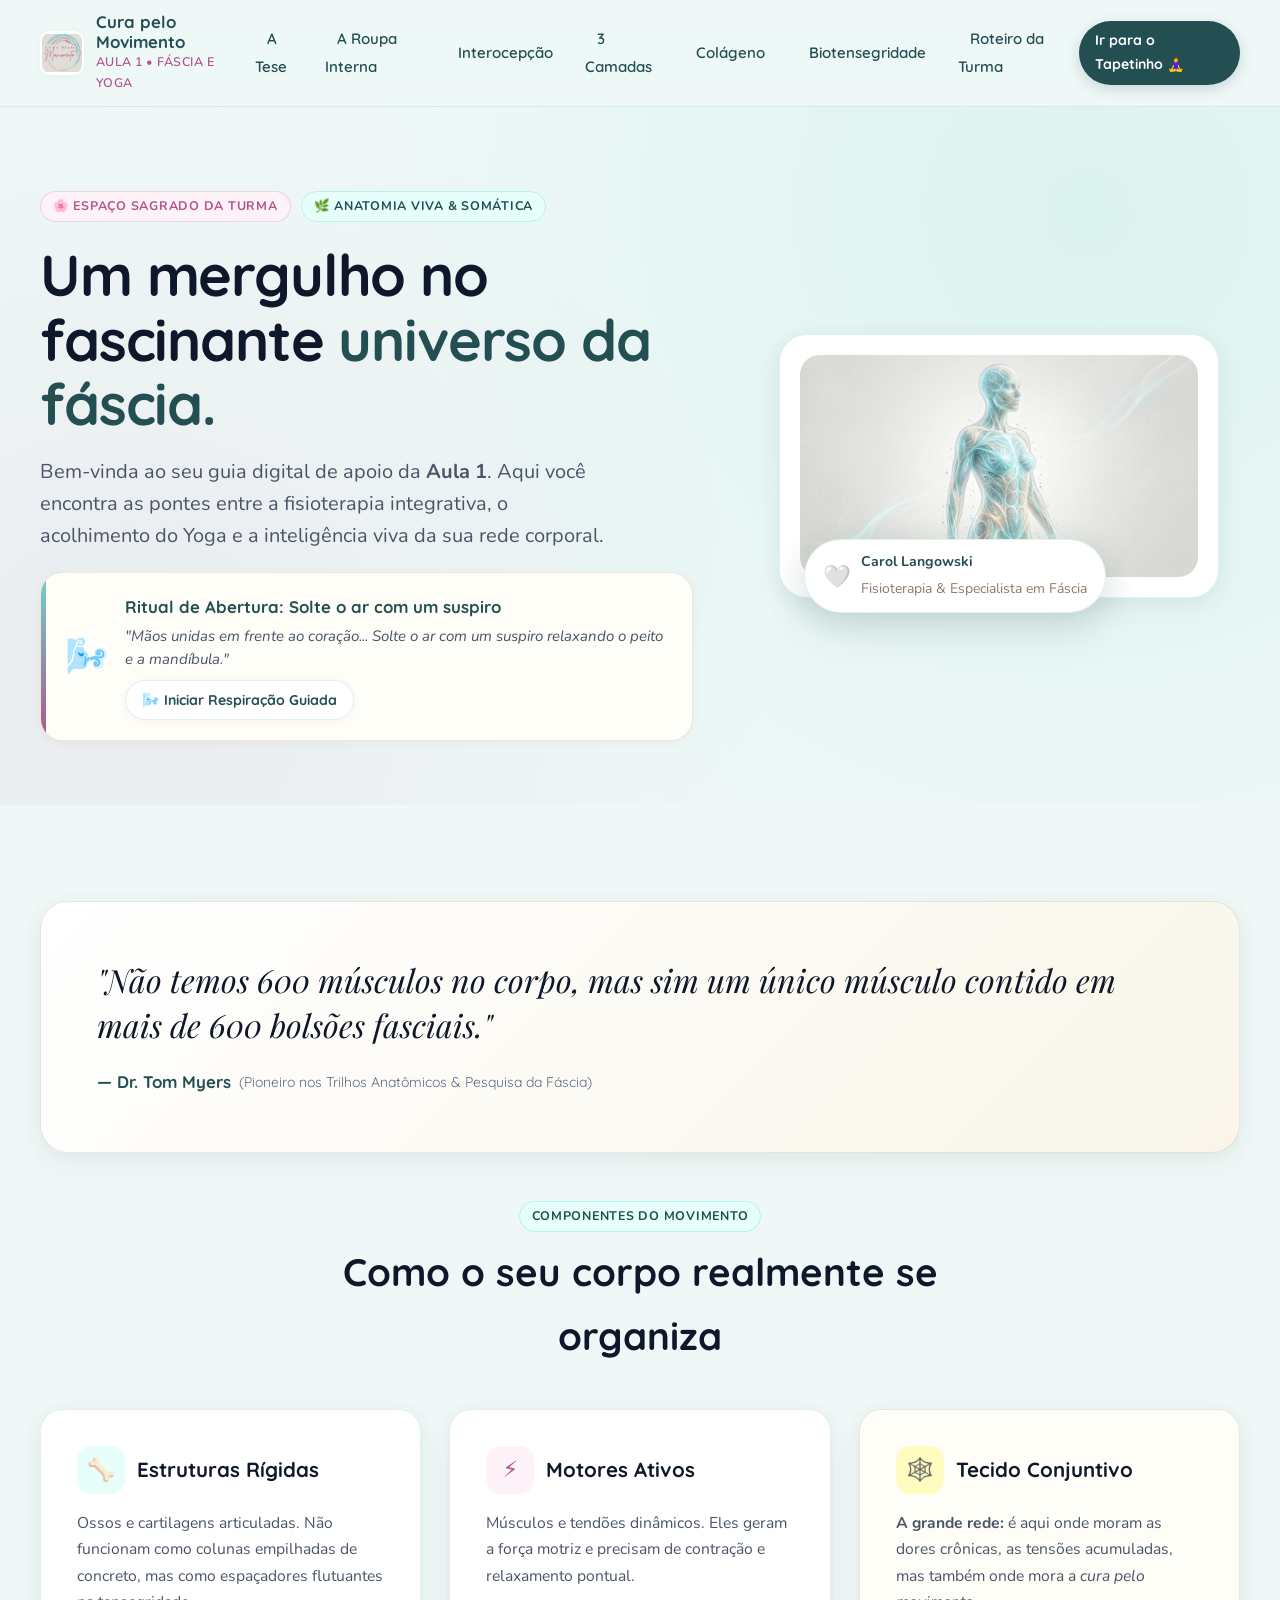
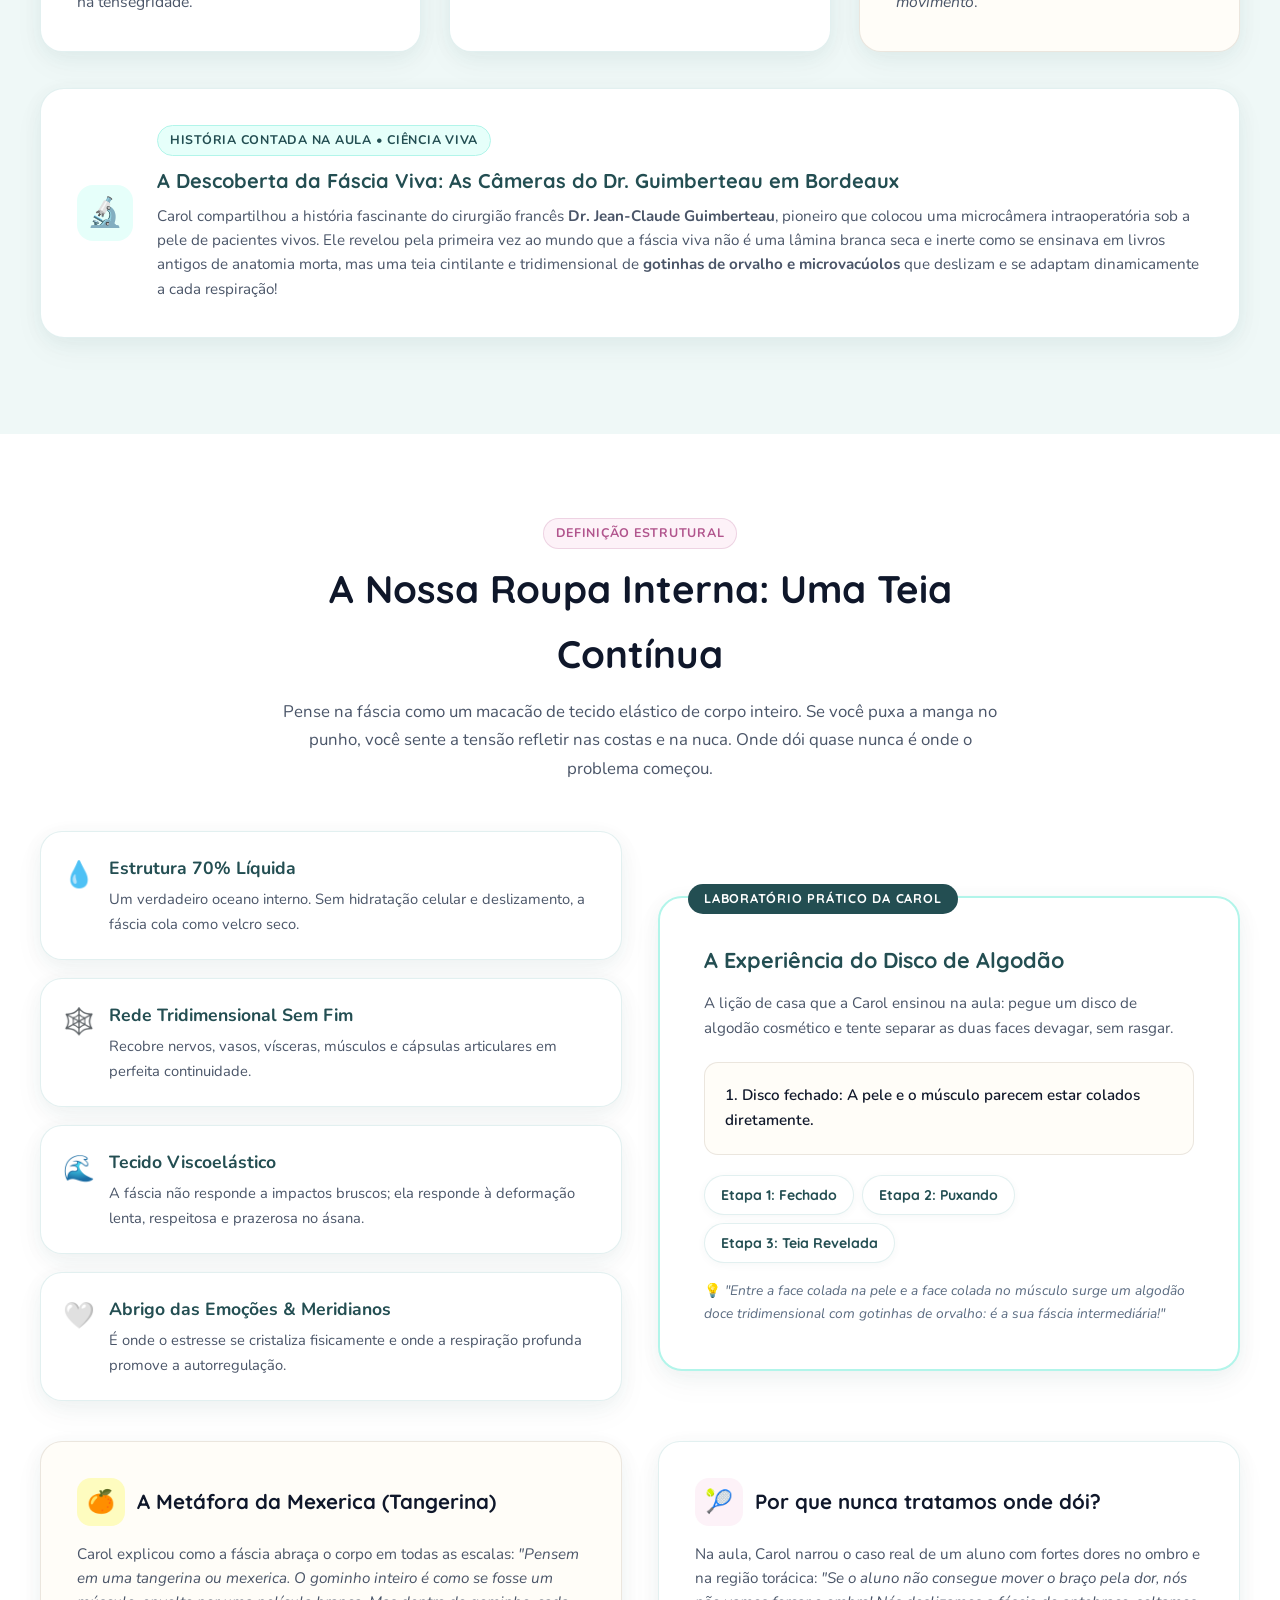
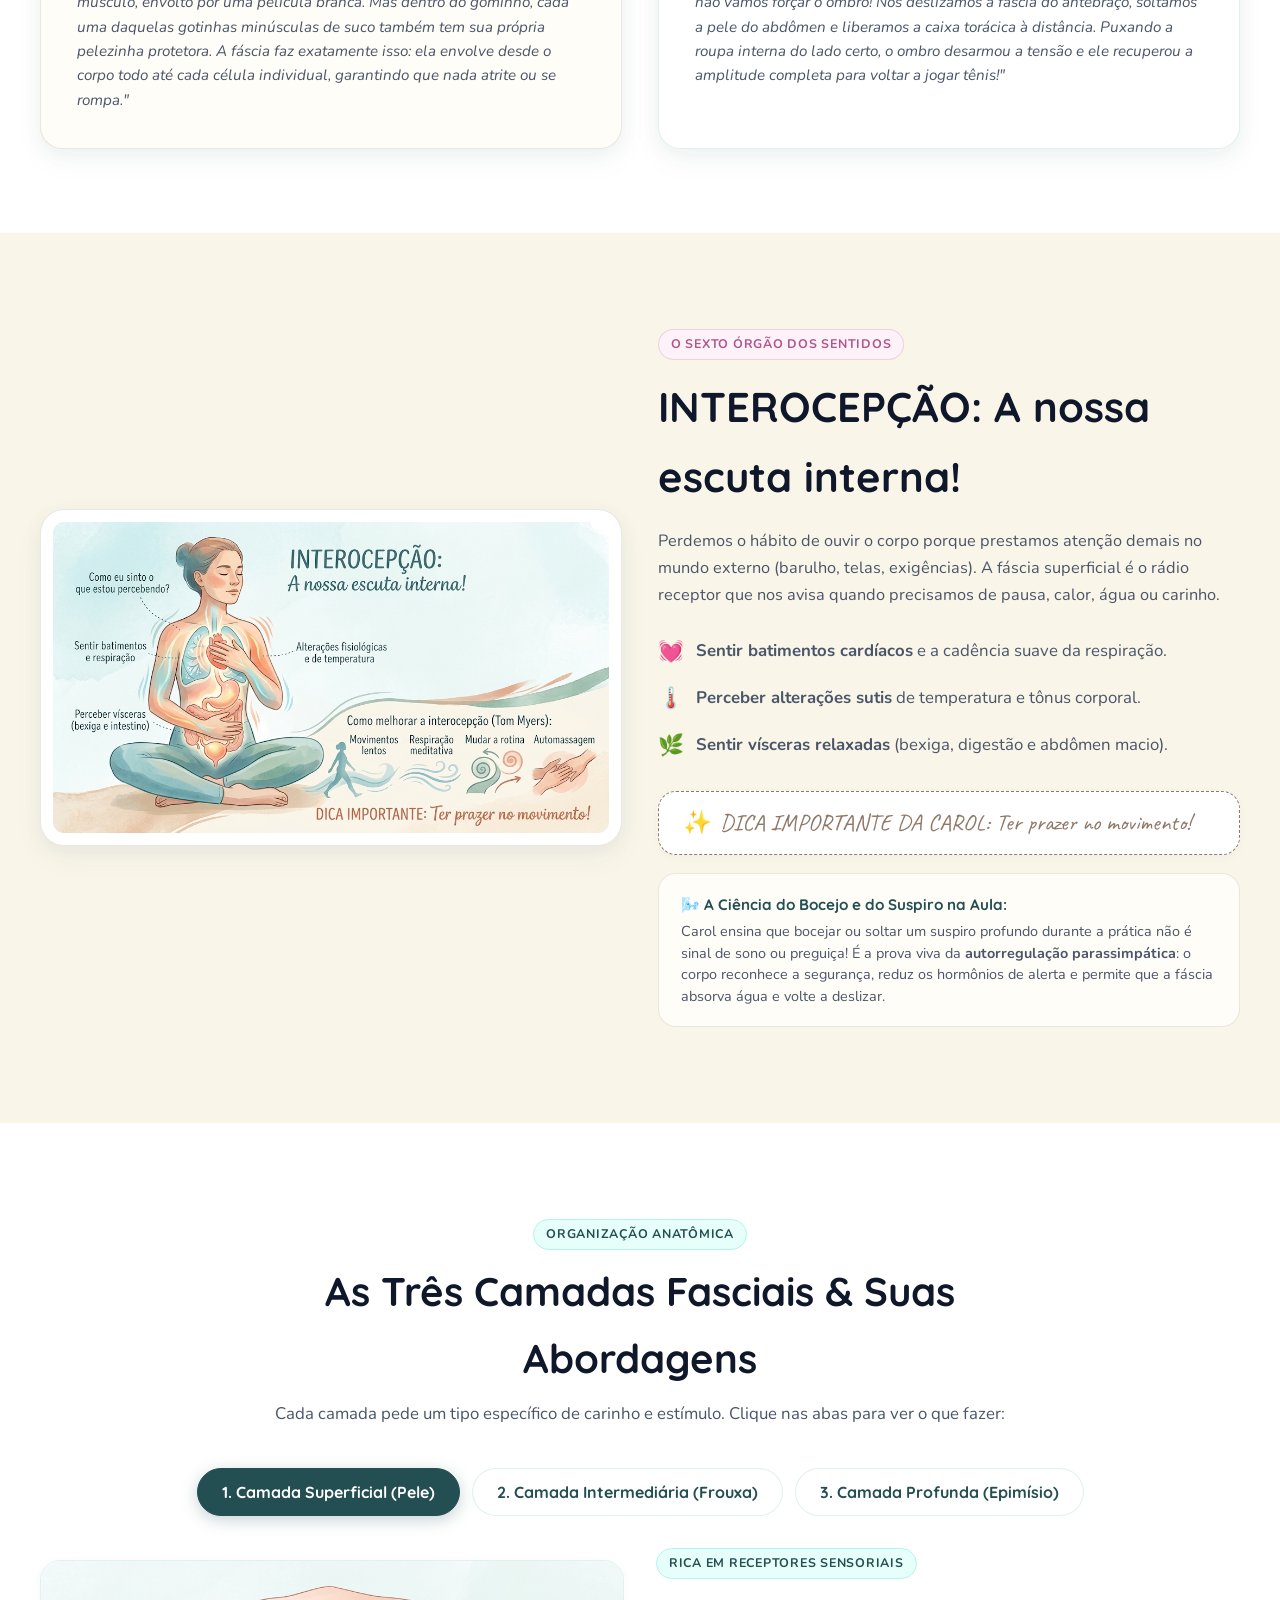
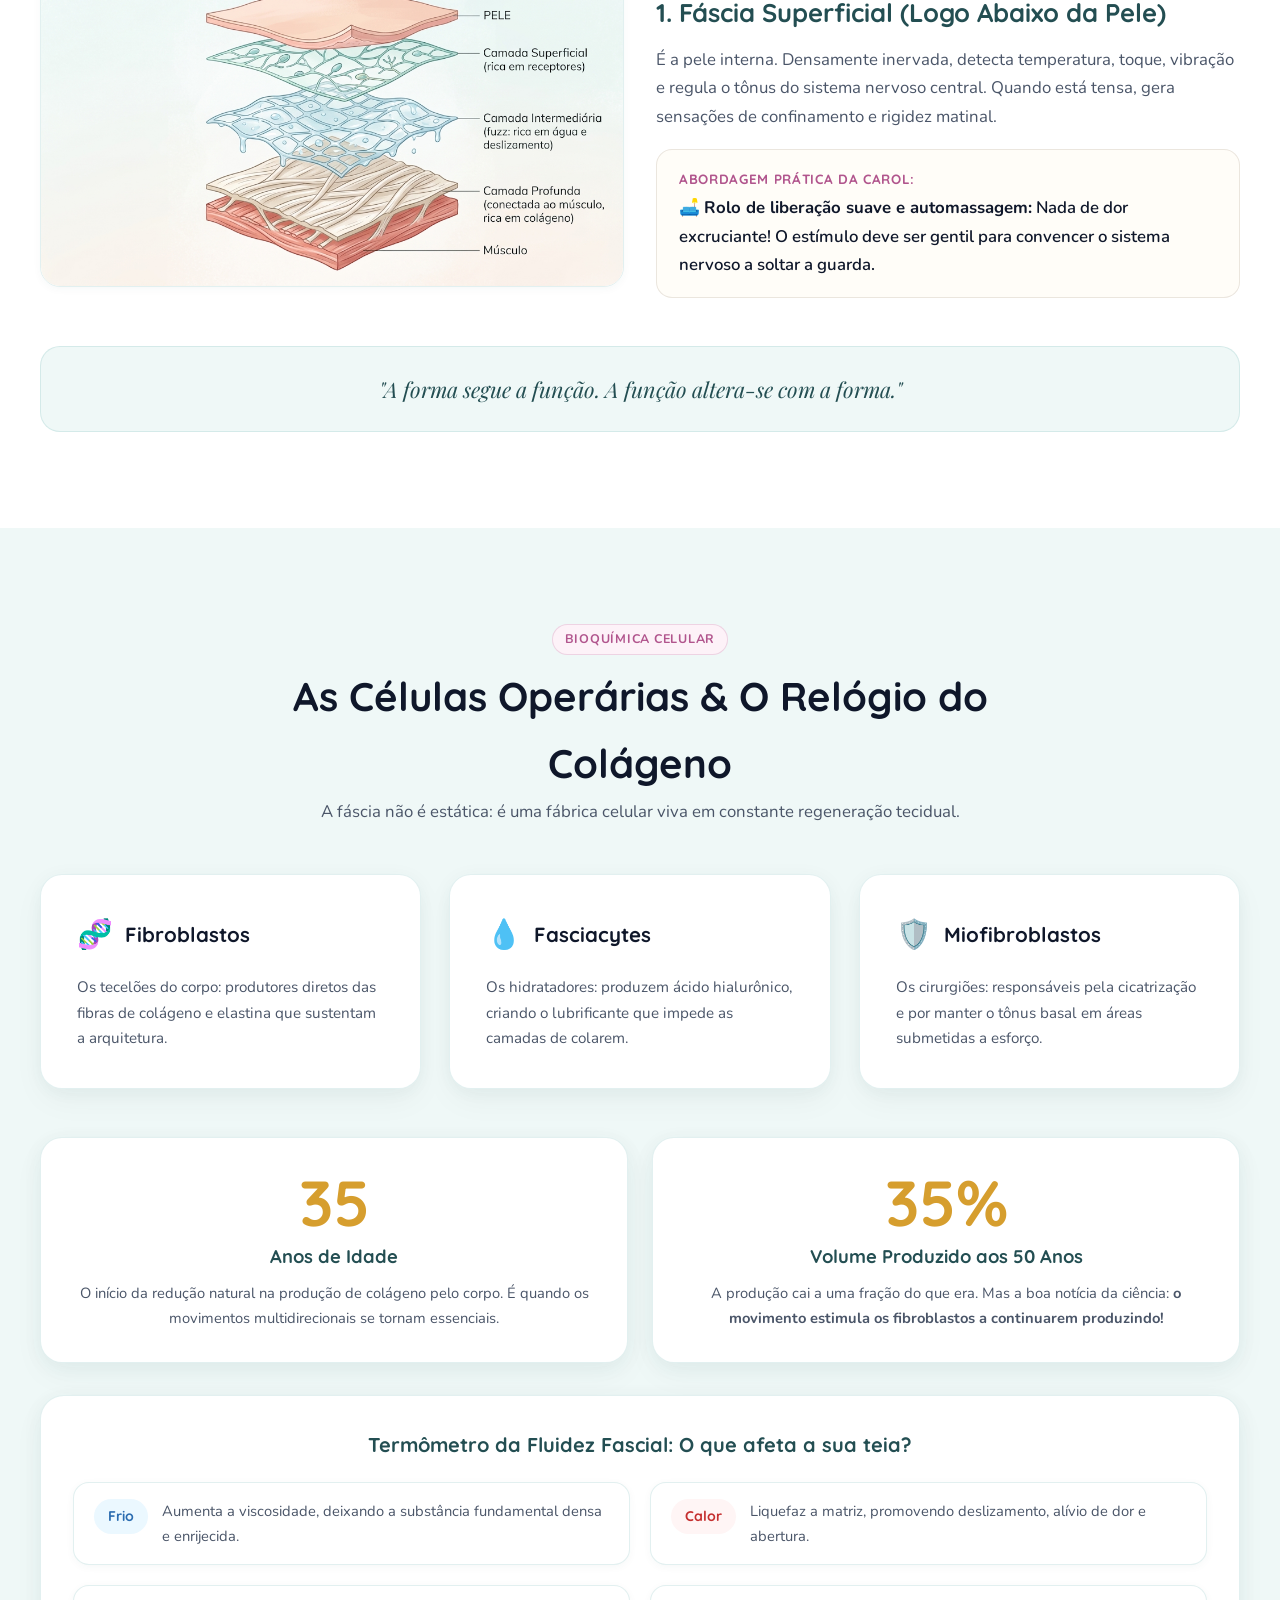
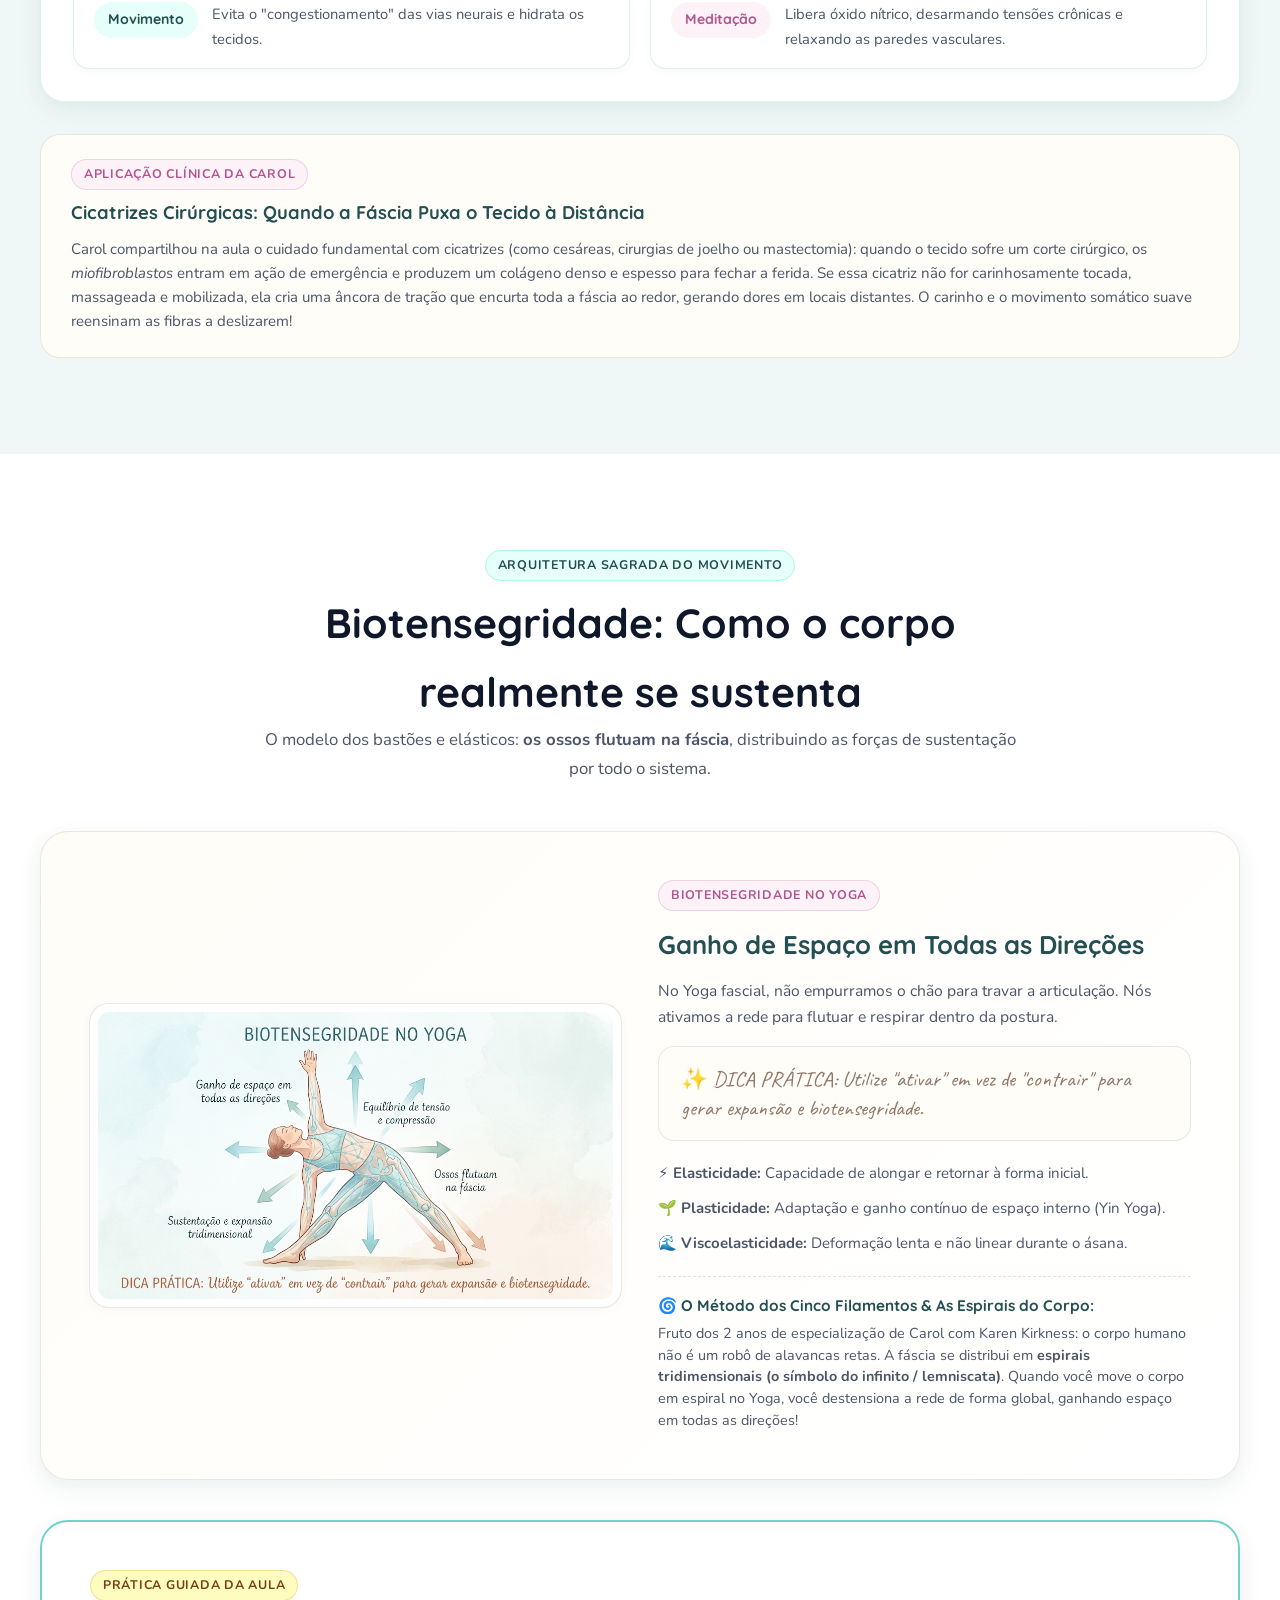
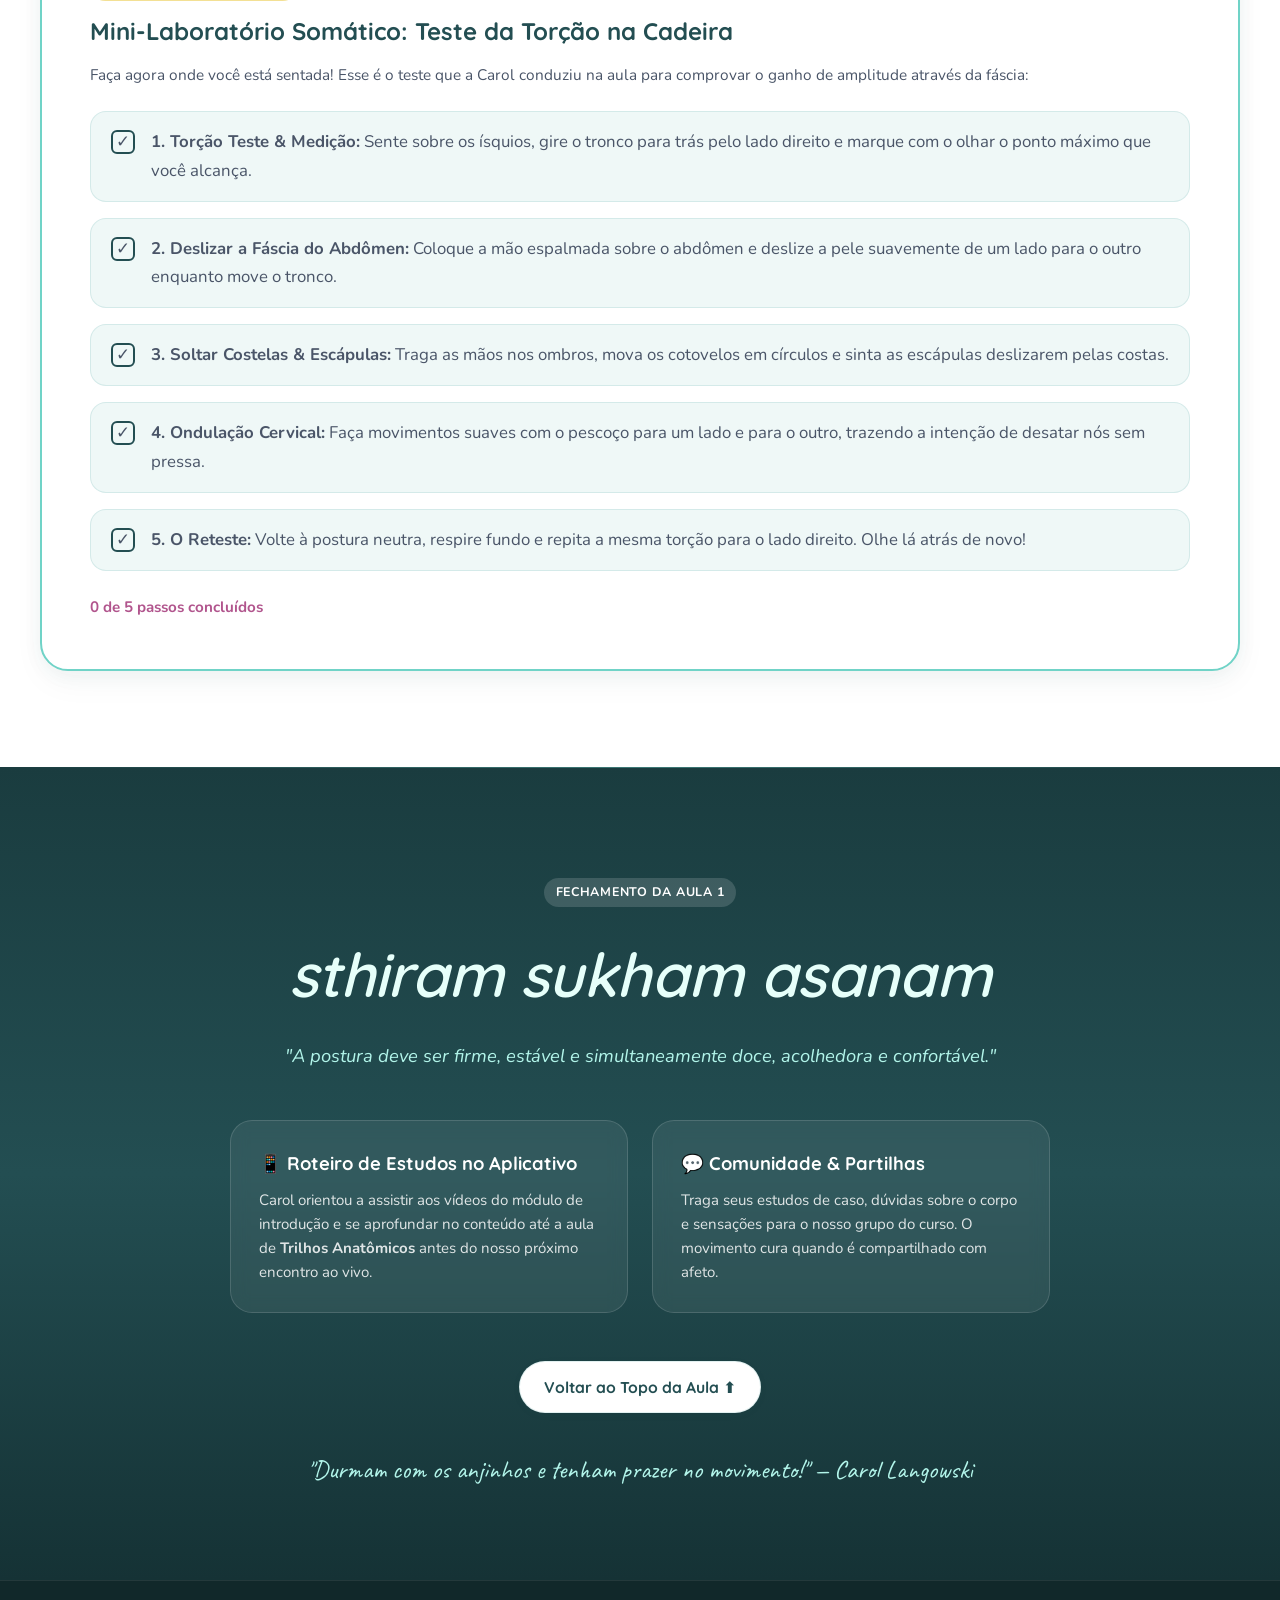
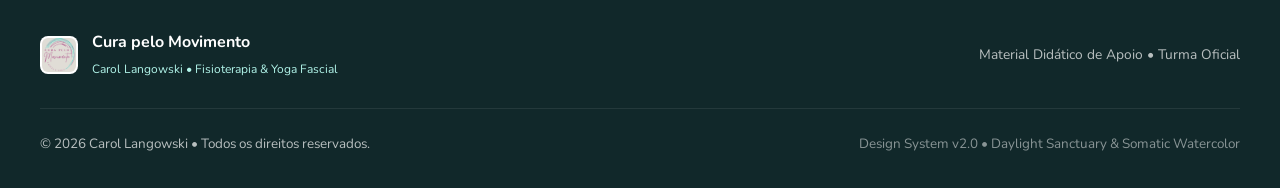
==== src/index.html @ 70cb9253 "feat(content): enrich HTML with audio insights, metaphors and clinical cases (v1.1.0)" ====
<!DOCTYPE html>
<html lang="pt-BR">
<head>
  <meta charset="UTF-8">
  <meta name="viewport" content="width=device-width, initial-scale=1.0">
  <meta name="description" content="Guia Digital de Apoio: Cura pelo Movimento • Aula 1: Fáscia e Yoga com Carol Langowski. Material imersivo de estudo, anatomia viva e somática.">
  <title>Cura pelo Movimento • Fáscia e Yoga | Carol Langowski</title>

  <!-- Google Fonts Oficiais do Design System v2.0 -->
  <link rel="preconnect" href="https://fonts.googleapis.com">
  <link rel="preconnect" href="https://fonts.gstatic.com" crossorigin>
  <link href="https://fonts.googleapis.com/css2?family=Caveat:wght@600;700&family=Nunito:wght@400;600;700;800&family=Playfair+Display:ital,wght@1,400;1,600&family=Quicksand:wght@500;600;700&display=swap" rel="stylesheet">

  <link rel="stylesheet" href="../assets/css/styles.css">
</head>
<body>

  <!-- ========================================================================
       BARRA DE NAVEGAÇÃO DAYLIGHT GLASS
       ======================================================================== -->
  <header class="navbar-sanctuary">
    <div class="container navbar-inner">
      <div class="navbar-brand">
        <img src="../assets/img/logo-cura-pelo-movimento.png" alt="Logo Cura pelo Movimento — Carol Langowski" class="navbar-brand-logo">
        <div class="navbar-brand-text">
          <span class="navbar-brand-title">Cura pelo Movimento</span>
          <span class="navbar-brand-sub">Aula 1 • Fáscia e Yoga</span>
        </div>
      </div>

      <nav aria-label="Navegação do Guia">
        <ul class="navbar-nav">
          <li><a href="#tese" class="navbar-link">A Tese</a></li>
          <li><a href="#roupa-interna" class="navbar-link">A Roupa Interna</a></li>
          <li><a href="#interocepcao" class="navbar-link">Interocepção</a></li>
          <li><a href="#camadas" class="navbar-link">3 Camadas</a></li>
          <li><a href="#colageno" class="navbar-link">Colágeno</a></li>
          <li><a href="#biotensegridade" class="navbar-link">Biotensegridade</a></li>
          <li><a href="#roteiro" class="navbar-link">Roteiro da Turma</a></li>
        </ul>
      </nav>

      <div class="navbar-actions">
        <a href="#santuario-pratica" class="btn btn-primary btn-sm">Ir para o Tapetinho 🧘‍♀️</a>
      </div>
    </div>
    <div id="scroll-progress" class="scroll-progress-bar" role="progressbar" aria-label="Progresso da leitura da aula"></div>
  </header>

  <!-- ========================================================================
       1. HERO SECTION: SINTONIZAÇÃO & ACOLHIMENTO
       ======================================================================== -->
  <section class="hero-section" id="sintonizacao">
    <div class="container hero-grid">
      <div class="hero-copy">
        <div style="display:flex;gap:10px;align-items:center;flex-wrap:wrap;">
          <span class="tag-pill tag-orchid">🌸 Espaço Sagrado da Turma</span>
          <span class="tag-pill tag-mint">🌿 Anatomia Viva &amp; Somática</span>
        </div>

        <h1 class="hero-title">
          Um mergulho no fascinante <span>universo da fáscia.</span>
        </h1>

        <p class="hero-subtitle">
          Bem-vinda ao seu guia digital de apoio da <strong>Aula 1</strong>. Aqui você encontra as pontes entre a fisioterapia integrativa, o acolhimento do Yoga e a inteligência viva da sua rede corporal.
        </p>

        <!-- Ritual do Suspiro Guiado -->
        <div class="ritual-suspiro-card">
          <div class="ritual-suspiro-icon">🌬️</div>
          <div class="ritual-suspiro-text">
            <h4>Ritual de Abertura: Solte o ar com um suspiro</h4>
            <p id="suspiro-status-text">
              <em>"Mãos unidas em frente ao coração... Solte o ar com um suspiro relaxando o peito e a mandíbula."</em>
            </p>
            <div style="margin-top:10px;">
              <button type="button" id="btn-play-suspiro" class="btn btn-secondary btn-sm" aria-label="Iniciar respiração com suspiro guiado">
                🌬️ Iniciar Respiração Guiada
              </button>
            </div>
          </div>
        </div>
      </div>

      <div class="hero-visual">
        <div class="hero-visual-card">
          <img src="../assets/img/sistema-fascial-corpo-luminoso.png" alt="Ilustração do corpo luminoso envolto pela rede fascial contínua" class="hero-visual-img">
          <div class="hero-badge-floating">
            <span style="font-size:1.4rem;">🤍</span>
            <div>
              <strong style="font-size:0.88rem;color:var(--carol-deep-teal);display:block;">Carol Langowski</strong>
              <small style="color:var(--carol-terracotta);">Fisioterapia &amp; Especialista em Fáscia</small>
            </div>
          </div>
        </div>
      </div>
    </div>
  </section>

  <!-- ========================================================================
       2. A GRANDE TESE: O FIM DO MÚSCULO ISOLADO
       ======================================================================== -->
  <section class="section-tese" id="tese">
    <div class="container">
      <div class="quote-myers-box">
        <p class="quote-myers-text">
          "Não temos 600 músculos no corpo, mas sim um único músculo contido em mais de 600 bolsões fasciais."
        </p>
        <div class="quote-myers-author">
          <span>— Dr. Tom Myers</span>
          <small style="font-weight:400;color:var(--carol-ink-muted);">(Pioneiro nos Trilhos Anatômicos &amp; Pesquisa da Fáscia)</small>
        </div>
      </div>

      <div style="text-align:center;max-width:680px;margin:0 auto 40px;">
        <span class="tag-pill tag-mint">Componentes do Movimento</span>
        <h2 style="font-family:var(--font-title);font-size:clamp(1.8rem,3vw,2.4rem);color:var(--carol-ink-title);margin-top:8px;">
          Como o seu corpo realmente se organiza
        </h2>
      </div>

      <div class="grid-3-col">
        <!-- Card 1 -->
        <article class="card-bento">
          <div class="card-header-clean">
            <div class="card-icon-circle">🦴</div>
            <h3 class="card-title">Estruturas Rígidas</h3>
          </div>
          <p style="font-size:0.98rem;color:var(--carol-ink-body);">
            Ossos e cartilagens articuladas. Não funcionam como colunas empilhadas de concreto, mas como espaçadores flutuantes na tensegridade.
          </p>
        </article>

        <!-- Card 2 -->
        <article class="card-bento">
          <div class="card-header-clean">
            <div class="card-icon-circle orchid">⚡</div>
            <h3 class="card-title">Motores Ativos</h3>
          </div>
          <p style="font-size:0.98rem;color:var(--carol-ink-body);">
            Músculos e tendões dinâmicos. Eles geram a força motriz e precisam de contração e relaxamento pontual.
          </p>
        </article>

        <!-- Card 3 -->
        <article class="card-bento card-bento-sand">
          <div class="card-header-clean">
            <div class="card-icon-circle amber">🕸️</div>
            <h3 class="card-title">Tecido Conjuntivo</h3>
          </div>
          <p style="font-size:0.98rem;color:var(--carol-ink-body);">
            <strong>A grande rede:</strong> é aqui onde moram as dores crônicas, as tensões acumuladas, mas também onde mora a <em>cura pelo movimento</em>.
          </p>
        </article>
      </div>

      <!-- História da Fáscia Viva: Dr. Guimberteau -->
      <div style="margin-top:36px;background:#FFFFFF;border-radius:24px;padding:clamp(24px, 4vw, 36px);border:var(--border-subtle);box-shadow:var(--shadow-organic);display:grid;grid-template-columns:auto 1fr;gap:24px;align-items:center;">
        <div style="width:56px;height:56px;border-radius:16px;background:var(--carol-ice-mint);color:var(--carol-deep-teal);display:flex;align-items:center;justify-content:center;font-size:1.8rem;flex-shrink:0;">
          🔬
        </div>
        <div>
          <span class="tag-pill tag-mint" style="margin-bottom:8px;">História Contada na Aula • Ciência Viva</span>
          <h3 style="font-family:var(--font-title);font-size:1.25rem;color:var(--carol-deep-teal);margin-bottom:6px;">
            A Descoberta da Fáscia Viva: As Câmeras do Dr. Guimberteau em Bordeaux
          </h3>
          <p style="font-size:0.95rem;color:var(--carol-ink-body);line-height:1.6;margin:0;">
            Carol compartilhou a história fascinante do cirurgião francês <strong>Dr. Jean-Claude Guimberteau</strong>, pioneiro que colocou uma microcâmera intraoperatória sob a pele de pacientes vivos. Ele revelou pela primeira vez ao mundo que a fáscia viva não é uma lâmina branca seca e inerte como se ensinava em livros antigos de anatomia morta, mas uma teia cintilante e tridimensional de <strong>gotinhas de orvalho e microvacúolos</strong> que deslizam e se adaptam dinamicamente a cada respiração!
          </p>
        </div>
      </div>
    </div>
  </section>

  <!-- ========================================================================
       3. A NOSSA ROUPA INTERNA (O SISTEMA FASCIAL)
       ======================================================================== -->
  <section id="roupa-interna" style="padding:clamp(56px,7vw,84px) 0;background:#FFFFFF;">
    <div class="container">
      <div style="text-align:center;max-width:720px;margin:0 auto 48px;">
        <span class="tag-pill tag-orchid">Definição Estrutural</span>
        <h2 style="font-family:var(--font-title);font-size:clamp(1.8rem,3vw,2.4rem);color:var(--carol-ink-title);margin-top:8px;">
          A Nossa Roupa Interna: Uma Teia Contínua
        </h2>
        <p style="margin-top:12px;color:var(--carol-ink-body);">
          Pense na fáscia como um macacão de tecido elástico de corpo inteiro. Se você puxa a manga no punho, você sente a tensão refletir nas costas e na nuca. Onde dói quase nunca é onde o problema começou.
        </p>
      </div>

      <div class="grid-2-col" style="align-items:center;">
        <div style="display:flex;flex-direction:column;gap:18px;">
          <div class="card-bento" style="padding:22px;">
            <div style="display:flex;gap:14px;align-items:flex-start;">
              <span style="font-size:1.6rem;">💧</span>
              <div>
                <strong style="font-size:1.1rem;color:var(--carol-deep-teal);display:block;">Estrutura 70% Líquida</strong>
                <p style="font-size:0.92rem;margin-top:4px;">Um verdadeiro oceano interno. Sem hidratação celular e deslizamento, a fáscia cola como velcro seco.</p>
              </div>
            </div>
          </div>

          <div class="card-bento" style="padding:22px;">
            <div style="display:flex;gap:14px;align-items:flex-start;">
              <span style="font-size:1.6rem;">🕸️</span>
              <div>
                <strong style="font-size:1.1rem;color:var(--carol-deep-teal);display:block;">Rede Tridimensional Sem Fim</strong>
                <p style="font-size:0.92rem;margin-top:4px;">Recobre nervos, vasos, vísceras, músculos e cápsulas articulares em perfeita continuidade.</p>
              </div>
            </div>
          </div>

          <div class="card-bento" style="padding:22px;">
            <div style="display:flex;gap:14px;align-items:flex-start;">
              <span style="font-size:1.6rem;">🌊</span>
              <div>
                <strong style="font-size:1.1rem;color:var(--carol-deep-teal);display:block;">Tecido Viscoelástico</strong>
                <p style="font-size:0.92rem;margin-top:4px;">A fáscia não responde a impactos bruscos; ela responde à deformação lenta, respeitosa e prazerosa no ásana.</p>
              </div>
            </div>
          </div>

          <div class="card-bento" style="padding:22px;">
            <div style="display:flex;gap:14px;align-items:flex-start;">
              <span style="font-size:1.6rem;">🤍</span>
              <div>
                <strong style="font-size:1.1rem;color:var(--carol-deep-teal);display:block;">Abrigo das Emoções &amp; Meridianos</strong>
                <p style="font-size:0.92rem;margin-top:4px;">É onde o estresse se cristaliza fisicamente e onde a respiração profunda promove a autorregulação.</p>
              </div>
            </div>
          </div>
        </div>

        <!-- Mini-Laboratório 1: O Disco de Algodão Doce -->
        <div class="mini-lab-card">
          <span class="mini-lab-badge">Laboratório Prático da Carol</span>
          <h3 style="font-family:var(--font-title);font-size:1.35rem;color:var(--carol-deep-teal);margin-bottom:12px;">
            A Experiência do Disco de Algodão
          </h3>
          <p style="font-size:0.95rem;color:var(--carol-ink-body);">
            A lição de casa que a Carol ensinou na aula: pegue um disco de algodão cosmético e tente separar as duas faces devagar, sem rasgar.
          </p>

          <div id="cotton-interactive-visual" style="background:var(--carol-sand-surface);padding:20px;border-radius:14px;border:var(--border-sand);margin:20px 0;font-size:0.95rem;color:var(--carol-ink-title);font-weight:600;">
            1. Disco fechado: A pele e o músculo parecem estar colados diretamente.
          </div>

          <div style="display:flex;gap:8px;flex-wrap:wrap;">
            <button type="button" class="btn btn-secondary btn-sm" data-cotton-step="0">Etapa 1: Fechado</button>
            <button type="button" class="btn btn-secondary btn-sm" data-cotton-step="1">Etapa 2: Puxando</button>
            <button type="button" class="btn btn-secondary btn-sm" data-cotton-step="2">Etapa 3: Teia Revelada</button>
          </div>

          <p style="font-size:0.86rem;color:var(--carol-ink-muted);margin-top:16px;">
            💡 <em>"Entre a face colada na pele e a face colada no músculo surge um algodão doce tridimensional com gotinhas de orvalho: é a sua fáscia intermediária!"</em>
          </p>
        </div>
      </div>

      <!-- O Segredo da Tangerina e a Liberação Distal -->
      <div class="grid-2-col" style="margin-top:40px;">
        <!-- Card Tangerina -->
        <div class="card-bento card-bento-sand">
          <div class="card-header-clean">
            <div class="card-icon-circle amber">🍊</div>
            <h3 class="card-title">A Metáfora da Mexerica (Tangerina)</h3>
          </div>
          <p style="font-size:0.95rem;color:var(--carol-ink-body);line-height:1.6;">
            Carol explicou como a fáscia abraça o corpo em todas as escalas: <em>"Pensem em uma tangerina ou mexerica. O gominho inteiro é como se fosse um músculo, envolto por uma película branca. Mas dentro do gominho, cada uma daquelas gotinhas minúsculas de suco também tem sua própria pelezinha protetora. A fáscia faz exatamente isso: ela envolve desde o corpo todo até cada célula individual, garantindo que nada atrite ou se rompa."</em>
          </p>
        </div>

        <!-- Card Aluno do Tênis -->
        <div class="card-bento">
          <div class="card-header-clean">
            <div class="card-icon-circle orchid">🎾</div>
            <h3 class="card-title">Por que nunca tratamos onde dói?</h3>
          </div>
          <p style="font-size:0.95rem;color:var(--carol-ink-body);line-height:1.6;">
            Na aula, Carol narrou o caso real de um aluno com fortes dores no ombro e na região torácica: <em>"Se o aluno não consegue mover o braço pela dor, nós não vamos forçar o ombro! Nós deslizamos a fáscia do antebraço, soltamos a pele do abdômen e liberamos a caixa torácica à distância. Puxando a roupa interna do lado certo, o ombro desarmou a tensão e ele recuperou a amplitude completa para voltar a jogar tênis!"</em>
          </p>
        </div>
      </div>
    </div>
  </section>

  <!-- ========================================================================
       4. INTEROCEPÇÃO: A NOSSA ESCUTA INTERNA
       ======================================================================== -->
  <section id="interocepcao" style="padding:clamp(60px,8vw,96px) 0;background:var(--carol-sand-bg);">
    <div class="container">
      <div class="grid-2-col" style="align-items:center;">
        <div>
          <img src="../assets/img/aquarela-interocepcao.png" alt="Aquarela oficial da mulher em meditação com os órgãos de interocepção destacados" style="border-radius:24px;box-shadow:var(--shadow-organic);background:#FFF;padding:12px;border:var(--border-sand);">
        </div>

        <div>
          <span class="tag-pill tag-orchid">O Sexto Órgão dos Sentidos</span>
          <h2 style="font-family:var(--font-title);font-size:clamp(2rem,3.5vw,2.6rem);color:var(--carol-ink-title);margin:12px 0 16px;">
            INTEROCEPÇÃO: A nossa escuta interna!
          </h2>
          <p style="font-size:1.02rem;color:var(--carol-ink-body);margin-bottom:24px;">
            Perdemos o hábito de ouvir o corpo porque prestamos atenção demais no mundo externo (barulho, telas, exigências). A fáscia superficial é o rádio receptor que nos avisa quando precisamos de pausa, calor, água ou carinho.
          </p>

          <div style="display:flex;flex-direction:column;gap:12px;margin-bottom:28px;">
            <div style="display:flex;gap:12px;align-items:center;">
              <span style="color:var(--carol-orchid);font-size:1.3rem;">💓</span>
              <span><strong>Sentir batimentos cardíacos</strong> e a cadência suave da respiração.</span>
            </div>
            <div style="display:flex;gap:12px;align-items:center;">
              <span style="color:var(--carol-vibrant-teal);font-size:1.3rem;">🌡️</span>
              <span><strong>Perceber alterações sutis</strong> de temperatura e tônus corporal.</span>
            </div>
            <div style="display:flex;gap:12px;align-items:center;">
              <span style="color:var(--carol-amber);font-size:1.3rem;">🌿</span>
              <span><strong>Sentir vísceras relaxadas</strong> (bexiga, digestão e abdômen macio).</span>
            </div>
          </div>

          <!-- Assinatura Manuscrita da Carol -->
          <div class="hand-note" style="background:#FFF;padding:16px 24px;border-radius:18px;border:1px dashed var(--carol-terracotta);box-shadow:var(--shadow-sm);margin-bottom:18px;">
            <span>✨</span>
            <span>DICA IMPORTANTE DA CAROL: Ter prazer no movimento!</span>
          </div>

          <!-- A Ciência do Suspiro e do Bocejo -->
          <div style="background:var(--carol-sand-surface);border:var(--border-sand);border-radius:18px;padding:18px 22px;">
            <strong style="font-family:var(--font-title);font-size:0.95rem;color:var(--carol-deep-teal);display:flex;align-items:center;gap:6px;margin-bottom:4px;">
              🌬️ A Ciência do Bocejo e do Suspiro na Aula:
            </strong>
            <p style="font-size:0.9rem;color:var(--carol-ink-body);margin:0;line-height:1.5;">
              Carol ensina que bocejar ou soltar um suspiro profundo durante a prática não é sinal de sono ou preguiça! É a prova viva da <strong>autorregulação parassimpática</strong>: o corpo reconhece a segurança, reduz os hormônios de alerta e permite que a fáscia absorva água e volte a deslizar.
            </p>
          </div>
        </div>
      </div>
    </div>
  </section>

  <!-- ========================================================================
       5. RAIO-X ANATÔMICO: AS 3 CAMADAS FASCIAIS
       ======================================================================== -->
  <section id="camadas" style="padding:clamp(60px,8vw,96px) 0;background:#FFFFFF;">
    <div class="container">
      <div style="text-align:center;max-width:740px;margin:0 auto 40px;">
        <span class="tag-pill tag-mint">Organização Anatômica</span>
        <h2 style="font-family:var(--font-title);font-size:clamp(1.9rem,3.2vw,2.5rem);color:var(--carol-ink-title);margin-top:8px;">
          As Três Camadas Fasciais &amp; Suas Abordagens
        </h2>
        <p style="color:var(--carol-ink-body);margin-top:8px;">
          Cada camada pede um tipo específico de carinho e estímulo. Clique nas abas para ver o que fazer:
        </p>
      </div>

      <!-- Abas Interativas -->
      <div class="tabs-camadas-wrap" role="tablist" aria-label="Abas das Camadas Fasciais">
        <button type="button" class="tab-camada-btn active" data-camada-tab="superficial" role="tab" aria-selected="true">
          1. Camada Superficial (Pele)
        </button>
        <button type="button" class="tab-camada-btn" data-camada-tab="intermediaria" role="tab" aria-selected="false">
          2. Camada Intermediária (Frouxa)
        </button>
        <button type="button" class="tab-camada-btn" data-camada-tab="profunda" role="tab" aria-selected="false">
          3. Camada Profunda (Epimísio)
        </button>
      </div>

      <!-- Conteúdo da Aba 1: Superficial -->
      <div class="camada-pane active" data-camada-pane="superficial">
        <div>
          <img src="../assets/img/diagrama-tres-camadas-fasciais.png" alt="Diagrama das camadas fasciais em corte anatômico" style="border-radius:20px;border:var(--border-subtle);box-shadow:var(--shadow-sm);">
        </div>
        <div>
          <span class="tag-pill tag-mint">Rica em Receptores Sensoriais</span>
          <h3 style="font-family:var(--font-title);font-size:1.6rem;color:var(--carol-deep-teal);margin:12px 0;">
            1. Fáscia Superficial (Logo Abaixo da Pele)
          </h3>
          <p style="color:var(--carol-ink-body);">
            É a pele interna. Densamente inervada, detecta temperatura, toque, vibração e regula o tônus do sistema nervoso central. Quando está tensa, gera sensações de confinamento e rigidez matinal.
          </p>
          <div class="camada-approach-box">
            <div class="camada-approach-label">Abordagem Prática da Carol:</div>
            <p style="margin:0;font-weight:600;color:var(--carol-ink-title);">
              🛋️ <strong>Rolo de liberação suave e automassagem:</strong> Nada de dor excruciante! O estímulo deve ser gentil para convencer o sistema nervoso a soltar a guarda.
            </p>
          </div>
        </div>
      </div>

      <!-- Conteúdo da Aba 2: Intermediária -->
      <div class="camada-pane" data-camada-pane="intermediaria">
        <div>
          <img src="../assets/img/diagrama-tres-camadas-fasciais.png" alt="Diagrama das camadas fasciais destacando a camada média" style="border-radius:20px;border:var(--border-subtle);box-shadow:var(--shadow-sm);">
        </div>
        <div>
          <span class="tag-pill tag-orchid">O Algodão Doce Hidratado</span>
          <h3 style="font-family:var(--font-title);font-size:1.6rem;color:var(--carol-deep-teal);margin:12px 0;">
            2. Fáscia Intermediária (Frouxa)
          </h3>
          <p style="color:var(--carol-ink-body);">
            Recobre os ventres musculares. Rica em <em>fasciacytes</em> que secretam ácido hialurônico de alta viscosidade para garantir que os músculos deslizem suavemente sem atrito mútuo.
          </p>
          <div class="camada-approach-box">
            <div class="camada-approach-label">Abordagem Prática da Carol:</div>
            <p style="margin:0;font-weight:600;color:var(--carol-ink-title);">
              🐱 <strong>O Espreguiçar (Pandiculação):</strong> Movimentos lentos e sonoros ao acordar, imitando gatos e cães. Espreguiçar-se com calma hidrata as fibras e desperta a fluidez.
            </p>
          </div>
        </div>
      </div>

      <!-- Conteúdo da Aba 3: Profunda -->
      <div class="camada-pane" data-camada-pane="profunda">
        <div>
          <img src="../assets/img/diagrama-tres-camadas-fasciais.png" alt="Diagrama das camadas fasciais com foco no epimísio profundo" style="border-radius:20px;border:var(--border-subtle);box-shadow:var(--shadow-sm);">
        </div>
        <div>
          <span class="tag-pill tag-amber">Transmissão de Força &amp; Colágeno</span>
          <h3 style="font-family:var(--font-title);font-size:1.6rem;color:var(--carol-deep-teal);margin:12px 0;">
            3. Fáscia Profunda (Epimísio)
          </h3>
          <p style="color:var(--carol-ink-body);">
            Intimamente conectada aos músculos e ao periósteo ósseo. Muito densa e rica em colágeno, ela transfere a energia mecânica de um segmento para o outro em frações de segundo.
          </p>
          <div class="camada-approach-box">
            <div class="camada-approach-label">Abordagem Prática da Carol:</div>
            <p style="margin:0;font-weight:600;color:var(--carol-ink-title);">
              🌀 <strong>Balanceio &amp; Movimento Multidirecional:</strong> Balançar os braços, transferir peso de forma elástica e alongar dinamicamente sem travar a respiração.
            </p>
          </div>
        </div>
      </div>

      <!-- Princípio Motor em Faixa de Destaque -->
      <div style="margin-top:48px;background:var(--carol-bg-mist);border-radius:20px;padding:24px 32px;text-align:center;border:var(--border-subtle);">
        <p style="font-family:var(--font-serif);font-size:1.35rem;font-style:italic;color:var(--carol-deep-teal);margin:0;">
          "A forma segue a função. A função altera-se com a forma."
        </p>
      </div>
    </div>
  </section>

  <!-- ========================================================================
       6. BIOQUÍMICA & A DINÂMICA DO COLÁGENO
       ======================================================================== -->
  <section id="colageno" style="padding:clamp(60px,8vw,96px) 0;background:var(--carol-bg-mist);">
    <div class="container">
      <div style="text-align:center;max-width:720px;margin:0 auto 48px;">
        <span class="tag-pill tag-orchid">Bioquímica Celular</span>
        <h2 style="font-family:var(--font-title);font-size:clamp(1.9rem,3.2vw,2.5rem);color:var(--carol-ink-title);margin-top:8px;">
          As Células Operárias &amp; O Relógio do Colágeno
        </h2>
        <p style="color:var(--carol-ink-body);">
          A fáscia não é estática: é uma fábrica celular viva em constante regeneração tecidual.
        </p>
      </div>

      <!-- As 3 Células Operárias -->
      <div class="grid-3-col" style="margin-bottom:48px;">
        <div class="card-bento">
          <div class="card-header-clean">
            <span style="font-size:1.8rem;">🧬</span>
            <h3 class="card-title">Fibroblastos</h3>
          </div>
          <p style="font-size:0.95rem;color:var(--carol-ink-body);">
            Os tecelões do corpo: produtores diretos das fibras de colágeno e elastina que sustentam a arquitetura.
          </p>
        </div>

        <div class="card-bento">
          <div class="card-header-clean">
            <span style="font-size:1.8rem;">💧</span>
            <h3 class="card-title">Fasciacytes</h3>
          </div>
          <p style="font-size:0.95rem;color:var(--carol-ink-body);">
            Os hidratadores: produzem ácido hialurônico, criando o lubrificante que impede as camadas de colarem.
          </p>
        </div>

        <div class="card-bento">
          <div class="card-header-clean">
            <span style="font-size:1.8rem;">🛡️</span>
            <h3 class="card-title">Miofibroblastos</h3>
          </div>
          <p style="font-size:0.95rem;color:var(--carol-ink-body);">
            Os cirurgiões: responsáveis pela cicatrização e por manter o tônus basal em áreas submetidas a esforço.
          </p>
        </div>
      </div>

      <!-- O Relógio dos 35 e 50 Anos -->
      <div class="metric-callout-grid">
        <div class="metric-big-card">
          <div class="metric-num">35</div>
          <div class="metric-label">Anos de Idade</div>
          <p style="font-size:0.92rem;color:var(--carol-ink-body);margin:0;">
            O início da redução natural na produção de colágeno pelo corpo. É quando os movimentos multidirecionais se tornam essenciais.
          </p>
        </div>

        <div class="metric-big-card">
          <div class="metric-num">35%</div>
          <div class="metric-label">Volume Produzido aos 50 Anos</div>
          <p style="font-size:0.92rem;color:var(--carol-ink-body);margin:0;">
            A produção cai a uma fração do que era. Mas a boa notícia da ciência: <strong>o movimento estimula os fibroblastos a continuarem produzindo!</strong>
          </p>
        </div>
      </div>

      <!-- Termômetro da Fluidez -->
      <div style="background:#FFFFFF;border-radius:24px;padding:clamp(16px, 4vw, 32px);box-shadow:var(--shadow-organic);border:var(--border-subtle);">
        <h3 style="font-family:var(--font-title);font-size:1.25rem;color:var(--carol-deep-teal);margin-bottom:20px;text-align:center;">
          Termômetro da Fluidez Fascial: O que afeta a sua teia?
        </h3>
        <div class="fluidez-grid">
          <div class="fluidez-row-card">
            <span class="fluidez-tag fluidez-frio">Frio</span>
            <p style="font-size:0.92rem;margin:0;">Aumenta a viscosidade, deixando a substância fundamental densa e enrijecida.</p>
          </div>
          <div class="fluidez-row-card">
            <span class="fluidez-tag fluidez-calor">Calor</span>
            <p style="font-size:0.92rem;margin:0;">Liquefaz a matriz, promovendo deslizamento, alívio de dor e abertura.</p>
          </div>
          <div class="fluidez-row-card">
            <span class="fluidez-tag fluidez-mov">Movimento</span>
            <p style="font-size:0.92rem;margin:0;">Evita o "congestionamento" das vias neurais e hidrata os tecidos.</p>
          </div>
          <div class="fluidez-row-card">
            <span class="fluidez-tag fluidez-med">Meditação</span>
            <p style="font-size:0.92rem;margin:0;">Libera óxido nítrico, desarmando tensões crônicas e relaxando as paredes vasculares.</p>
          </div>
        </div>
      </div>

      <!-- Cicatrizes Cirúrgicas & Miofibroblastos -->
      <div style="margin-top:32px;background:var(--carol-sand-surface);border:var(--border-sand);border-radius:20px;padding:24px 30px;">
        <span class="tag-pill tag-orchid" style="margin-bottom:8px;">Aplicação Clínica da Carol</span>
        <h4 style="font-family:var(--font-title);font-size:1.15rem;color:var(--carol-deep-teal);margin-bottom:8px;">
          Cicatrizes Cirúrgicas: Quando a Fáscia Puxa o Tecido à Distância
        </h4>
        <p style="font-size:0.94rem;color:var(--carol-ink-body);line-height:1.6;margin:0;">
          Carol compartilhou na aula o cuidado fundamental com cicatrizes (como cesáreas, cirurgias de joelho ou mastectomia): quando o tecido sofre um corte cirúrgico, os <em>miofibroblastos</em> entram em ação de emergência e produzem um colágeno denso e espesso para fechar a ferida. Se essa cicatriz não for carinhosamente tocada, massageada e mobilizada, ela cria uma âncora de tração que encurta toda a fáscia ao redor, gerando dores em locais distantes. O carinho e o movimento somático suave reensinam as fibras a deslizarem!
        </p>
      </div>
    </div>
  </section>

  <!-- ========================================================================
       7. BIOTENSEGRIDADE & O YOGA FASCIAL NO TAPETE
       ======================================================================== -->
  <section class="section-biotensegridade" id="biotensegridade" style="background:#FFFFFF;">
    <div class="container">
      <div style="text-align:center;max-width:760px;margin:0 auto 48px;">
        <span class="tag-pill tag-mint">Arquitetura Sagrada do Movimento</span>
        <h2 style="font-family:var(--font-title);font-size:clamp(1.9rem,3.2vw,2.6rem);color:var(--carol-ink-title);margin-top:8px;">
          Biotensegridade: Como o corpo realmente se sustenta
        </h2>
        <p style="color:var(--carol-ink-body);">
          O modelo dos bastões e elásticos: <strong>os ossos flutuam na fáscia</strong>, distribuindo as forças de sustentação por todo o sistema.
        </p>
      </div>

      <div class="biotensegridade-banner">
        <div class="grid-2-col" style="align-items:center;">
          <div>
            <img src="../assets/img/aquarela-trikonasana-expansao.png" alt="Aquarela oficial do Trikonasana demonstrando as forças de expansão tridimensional da fáscia" style="border-radius:20px;box-shadow:var(--shadow-sm);border:var(--border-sand);background:#FFF;padding:8px;">
          </div>
          <div>
            <span class="tag-pill tag-orchid">Biotensegridade no Yoga</span>
            <h3 style="font-family:var(--font-title);font-size:1.6rem;color:var(--carol-deep-teal);margin:12px 0;">
              Ganho de Espaço em Todas as Direções
            </h3>
            <p style="color:var(--carol-ink-body);font-size:0.98rem;margin-bottom:16px;">
              No Yoga fascial, não empurramos o chão para travar a articulação. Nós ativamos a rede para flutuar e respirar dentro da postura.
            </p>

            <div style="background:var(--carol-sand-surface);padding:18px 22px;border-radius:16px;border:var(--border-sand);margin-bottom:20px;">
              <span class="hand-note" style="font-size:1.35rem;">
                ✨ DICA PRÁTICA: Utilize "ativar" em vez de "contrair" para gerar expansão e biotensegridade.
              </span>
            </div>

            <div style="display:flex;flex-direction:column;gap:10px;font-size:0.94rem;margin-bottom:20px;">
              <div>⚡ <strong>Elasticidade:</strong> Capacidade de alongar e retornar à forma inicial.</div>
              <div>🌱 <strong>Plasticidade:</strong> Adaptação e ganho contínuo de espaço interno (Yin Yoga).</div>
              <div>🌊 <strong>Viscoelasticidade:</strong> Deformação lenta e não linear durante o ásana.</div>
            </div>

            <!-- O Método das Espirais -->
            <div style="border-top:1px dashed var(--carol-sand-border);padding-top:16px;">
              <strong style="font-family:var(--font-title);font-size:0.96rem;color:var(--carol-deep-teal);display:block;margin-bottom:4px;">
                🌀 O Método dos Cinco Filamentos &amp; As Espirais do Corpo:
              </strong>
              <p style="font-size:0.9rem;color:var(--carol-ink-body);margin:0;line-height:1.5;">
                Fruto dos 2 anos de especialização de Carol com Karen Kirkness: o corpo humano não é um robô de alavancas retas. A fáscia se distribui em <strong>espirais tridimensionais (o símbolo do infinito / lemniscata)</strong>. Quando você move o corpo em espiral no Yoga, você destensiona a rede de forma global, ganhando espaço em todas as direções!
              </p>
            </div>
          </div>
        </div>
      </div>

      <!-- Mini-Laboratório 2: Teste Somático de Torção na Cadeira -->
      <div class="torcao-interactive-card">
        <span class="tag-pill tag-amber">Prática Guiada da Aula</span>
        <h3 style="font-family:var(--font-title);font-size:1.5rem;color:var(--carol-deep-teal);margin:10px 0;">
          Mini-Laboratório Somático: Teste da Torção na Cadeira
        </h3>
        <p style="color:var(--carol-ink-body);font-size:0.96rem;">
          Faça agora onde você está sentada! Esse é o teste que a Carol conduziu na aula para comprovar o ganho de amplitude através da fáscia:
        </p>

        <div class="torcao-steps-list">
          <div class="torcao-step-item" role="checkbox" aria-checked="false" tabindex="0">
            <div class="torcao-step-checkbox">✓</div>
            <div>
              <strong>1. Torção Teste &amp; Medição:</strong> Sente sobre os ísquios, gire o tronco para trás pelo lado direito e marque com o olhar o ponto máximo que você alcança.
            </div>
          </div>

          <div class="torcao-step-item" role="checkbox" aria-checked="false" tabindex="0">
            <div class="torcao-step-checkbox">✓</div>
            <div>
              <strong>2. Deslizar a Fáscia do Abdômen:</strong> Coloque a mão espalmada sobre o abdômen e deslize a pele suavemente de um lado para o outro enquanto move o tronco.
            </div>
          </div>

          <div class="torcao-step-item" role="checkbox" aria-checked="false" tabindex="0">
            <div class="torcao-step-checkbox">✓</div>
            <div>
              <strong>3. Soltar Costelas &amp; Escápulas:</strong> Traga as mãos nos ombros, mova os cotovelos em círculos e sinta as escápulas deslizarem pelas costas.
            </div>
          </div>

          <div class="torcao-step-item" role="checkbox" aria-checked="false" tabindex="0">
            <div class="torcao-step-checkbox">✓</div>
            <div>
              <strong>4. Ondulação Cervical:</strong> Faça movimentos suaves com o pescoço para um lado e para o outro, trazendo a intenção de desatar nós sem pressa.
            </div>
          </div>

          <div class="torcao-step-item" role="checkbox" aria-checked="false" tabindex="0">
            <div class="torcao-step-checkbox">✓</div>
            <div>
              <strong>5. O Reteste:</strong> Volte à postura neutra, respire fundo e repita a mesma torção para o lado direito. Olhe lá atrás de novo!
            </div>
          </div>
        </div>

        <div style="display:flex;justify-content:space-between;align-items:center;flex-wrap:wrap;gap:12px;">
          <span id="torcao-progress-count" style="font-weight:700;color:var(--carol-orchid);font-size:0.95rem;">
            0 de 5 passos concluídos
          </span>
          <div id="torcao-feedback-box" style="display:none;background:var(--carol-ice-mint);color:var(--carol-deep-teal);padding:8px 18px;border-radius:var(--radius-pill);font-weight:700;font-size:0.92rem;">
            🎉 Incrível! Você notou como a amplitude aumentou sem nenhum esforço ou dor? Isso é a fáscia deslizando!
          </div>
        </div>
      </div>
    </div>
  </section>

  <!-- ========================================================================
       8. SANTUÁRIO DA PRÁTICA & ROTEIRO DA TURMA (FECHAMENTO)
       ======================================================================== -->
  <section class="section-santuario" id="santuario-pratica">
    <div class="container santuario-inner">
      <div style="display:inline-block;margin-bottom:16px;">
        <span class="tag-pill" style="background:rgba(255,255,255,0.15);color:#FFFFFF;">Fechamento da Aula 1</span>
      </div>

      <h2 class="mantra-title">sthiram sukham asanam</h2>
      <p class="mantra-sub">
        <em>"A postura deve ser firme, estável e simultaneamente doce, acolhedora e confortável."</em>
      </p>

      <div class="santuario-cards-grid" id="roteiro">
        <!-- Card 1: Tarefa da Turma -->
        <div class="santuario-card">
          <h4>📱 Roteiro de Estudos no Aplicativo</h4>
          <p>
            Carol orientou a assistir aos vídeos do módulo de introdução e se aprofundar no conteúdo até a aula de <strong>Trilhos Anatômicos</strong> antes do nosso próximo encontro ao vivo.
          </p>
        </div>

        <!-- Card 2: Partilha e Dúvidas -->
        <div class="santuario-card">
          <h4>💬 Comunidade &amp; Partilhas</h4>
          <p>
            Traga seus estudos de caso, dúvidas sobre o corpo e sensações para o nosso grupo do curso. O movimento cura quando é compartilhado com afeto.
          </p>
        </div>
      </div>

      <div style="margin-top:40px;display:flex;gap:16px;justify-content:center;flex-wrap:wrap;">
        <a href="#sintonizacao" class="btn btn-secondary">Voltar ao Topo da Aula ⬆</a>
      </div>

      <div style="margin-top:36px;font-family:var(--font-hand);font-size:1.6rem;color:var(--carol-soft-mint);">
        "Durmam com os anjinhos e tenham prazer no movimento!" — Carol Langowski
      </div>
    </div>
  </section>

  <!-- ========================================================================
       RODAPÉ INSTITUCIONAL
       ======================================================================== -->
  <footer class="footer-carol">
    <div class="container footer-inner">
      <div class="footer-top">
        <div class="footer-brand">
          <img src="../assets/img/logo-cura-pelo-movimento.png" alt="Logo Carol Langowski" style="width:38px;height:38px;border-radius:8px;background:#FFF;padding:2px;">
          <div>
            <strong style="color:#FFF;font-size:1rem;display:block;">Cura pelo Movimento</strong>
            <small style="color:var(--carol-soft-mint);">Carol Langowski • Fisioterapia &amp; Yoga Fascial</small>
          </div>
        </div>
        <div style="font-size:0.86rem;">
          <span>Material Didático de Apoio • Turma Oficial</span>
        </div>
      </div>

      <div class="footer-bottom">
        <div>
          © 2026 Carol Langowski • Todos os direitos reservados.
        </div>
        <div style="color:rgba(255,255,255,0.5);">
          Design System v2.0 • Daylight Sanctuary &amp; Somatic Watercolor
        </div>
      </div>
    </div>
  </footer>

  <script src="../assets/js/app.js"></script>
</body>
</html>
---- assets/css/styles.css ----
/* ==========================================================================
   Cura pelo Movimento • Carol Langowski — Design System v2.0
   Estilo: Daylight Sanctuary & Watercolor Botanical
   Tipografia: Quicksand + Nunito + Caveat + Playfair Display
   Contraste WCAG: AAA/AA rigoroso em todos os elementos
   ========================================================================== */

/* 1. TOKENS DE DESIGN & VARIÁVEIS CSS */
:root {
  /* Paleta Primária & Oceânica */
  --carol-deep-teal: #234E52;
  --carol-deep-teal-hover: #1A3C3F;
  --carol-deep-teal-active: #153235;
  --carol-vibrant-teal: #319795;
  --carol-vibrant-teal-hover: #287E7C;
  --carol-soft-mint: #B2F5EA;
  --carol-ice-mint: #E6FFFA;
  --carol-bg-mist: #EFF8F7;
  --carol-bg-stage: #E6F3F1;
  --carol-bg-card: #FFFFFF;

  /* Identidade do Selo (Aquarela & Afeto) */
  --carol-orchid: #B1558D;
  --carol-orchid-hover: #9A4377;
  --carol-orchid-soft: #FDF2F8;
  --carol-turquoise: #70D3C7;
  --carol-sand-bg: #F9F5E9;
  --carol-sand-surface: #FFFDF8;
  --carol-sand-border: #EDE1C9;
  --carol-terracotta: #907868;

  /* Acentos Solares & Quentes */
  --carol-amber: #D69E2E;
  --carol-amber-soft: #FEFCBF;
  --carol-amber-dark: #744210;

  /* Tipografia & Hierarquia de Contraste WCAG */
  --carol-ink-title: #0F172A;       /* 17.8:1 no branco */
  --carol-ink-sub: #234E52;         /* 9.2:1 no branco / 8.5:1 no mint */
  --carol-ink-body: #4A5568;        /* 7.5:1 no branco / 7.0:1 no mint */
  --carol-ink-muted: #5A6B80;       /* 5.5:1 no branco */

  /* Famílias Tipográficas */
  --font-title: 'Quicksand', system-ui, -apple-system, sans-serif;
  --font-body: 'Nunito', system-ui, -apple-system, sans-serif;
  --font-hand: 'Caveat', cursive, sans-serif;
  --font-serif: 'Playfair Display', Georgia, serif;

  /* Formas Orgânicas & Raios */
  --radius-xs: 6px;
  --radius-sm: 10px;
  --radius-md: 16px;
  --radius-card: 22px;
  --radius-pill: 999px;

  /* Sombras Difusas Orgânicas */
  --shadow-sm: 0 2px 8px rgba(35, 78, 82, 0.04);
  --shadow-organic: 0 4px 20px rgba(35, 78, 82, 0.05), 0 12px 32px rgba(35, 78, 82, 0.04);
  --shadow-hover: 0 8px 30px rgba(35, 78, 82, 0.12), 0 18px 48px rgba(35, 78, 82, 0.08);
  --shadow-modal: 0 24px 64px rgba(15, 23, 42, 0.22);
  --border-subtle: 1px solid rgba(49, 151, 149, 0.14);
  --border-sand: 1px solid rgba(144, 120, 104, 0.18);
}

/* 2. RESET GLOBAL & FUNDAÇÃO */
*, *::before, *::after {
  box-sizing: border-box;
  margin: 0;
  padding: 0;
}

html {
  scroll-behavior: smooth;
  text-rendering: optimizeLegibility;
  -webkit-font-smoothing: antialiased;
  -moz-osx-font-smoothing: grayscale;
}

body {
  font-family: var(--font-body);
  font-size: 1.05rem;
  line-height: 1.68;
  color: var(--carol-ink-body);
  background-color: var(--carol-bg-mist);
  overflow-x: hidden;
  max-width: 100vw;
}

/* Links & Botões Gerais */
a {
  color: var(--carol-deep-teal);
  text-decoration: none;
  transition: all 0.2s ease;
}

a:hover {
  color: var(--carol-orchid);
}

img {
  max-width: 100%;
  height: auto;
  display: block;
}

button {
  font-family: inherit;
  border: none;
  background: none;
  cursor: pointer;
  transition: all 0.2s ease;
}

/* Acessibilidade de Foco */
:focus-visible {
  outline: 3px solid var(--carol-vibrant-teal);
  outline-offset: 3px;
}

/* Seções com scroll-margin para a Navbar */
section[id] {
  scroll-margin-top: 88px;
}

/* 3. LAYOUT CONTAINER */
.container {
  width: min(100% - 32px, 1200px);
  margin-inline: auto;
}

@media (max-width: 480px) {
  .container {
    width: min(100% - 20px, 1200px);
  }
}

.container-narrow {
  width: min(100% - 24px, 920px);
  margin-inline: auto;
}

/* 4. NAVBAR DAYLIGHT GLASS */
.navbar-sanctuary {
  position: sticky;
  top: 0;
  z-index: 100;
  background: rgba(239, 248, 247, 0.94);
  backdrop-filter: blur(14px);
  -webkit-backdrop-filter: blur(14px);
  border-bottom: var(--border-subtle);
  transition: all 0.3s ease;
}

.navbar-inner {
  display: flex;
  align-items: center;
  justify-content: space-between;
  padding: 12px 0;
  gap: 16px;
}

.navbar-brand {
  display: flex;
  align-items: center;
  gap: 12px;
}

.navbar-brand-logo {
  width: 44px;
  height: 44px;
  border-radius: var(--radius-sm);
  object-fit: contain;
  background: #FFF;
  padding: 2px;
  box-shadow: var(--shadow-sm);
}

.navbar-brand-text {
  display: flex;
  flex-direction: column;
}

.navbar-brand-title {
  font-family: var(--font-title);
  font-weight: 700;
  font-size: 1.05rem;
  color: var(--carol-deep-teal);
  line-height: 1.2;
}

.navbar-brand-sub {
  font-size: 0.78rem;
  color: var(--carol-orchid);
  font-weight: 600;
  letter-spacing: 0.04em;
  text-transform: uppercase;
}

.navbar-nav {
  display: flex;
  align-items: center;
  gap: 20px;
  list-style: none;
}

.navbar-link {
  font-family: var(--font-title);
  font-weight: 600;
  font-size: 0.94rem;
  color: var(--carol-ink-sub);
  padding: 6px 12px;
  border-radius: var(--radius-pill);
  transition: all 0.2s ease;
}

.navbar-link:hover, .navbar-link.active {
  background: var(--carol-ice-mint);
  color: var(--carol-deep-teal);
}

.navbar-actions {
  display: flex;
  align-items: center;
  gap: 12px;
}

/* Indicador de Leitura no Topo */
.scroll-progress-bar {
  position: absolute;
  bottom: 0;
  left: 0;
  height: 3px;
  background: linear-gradient(90deg, var(--carol-vibrant-teal), var(--carol-orchid));
  width: 0%;
  transition: width 0.1s linear;
}

/* 5. COMPONENTES: BOTÕES & BADGES */
.btn {
  display: inline-flex;
  align-items: center;
  justify-content: center;
  gap: 8px;
  padding: 12px 24px;
  border-radius: var(--radius-pill);
  font-family: var(--font-title);
  font-weight: 700;
  font-size: 0.98rem;
  cursor: pointer;
  text-decoration: none;
  min-height: 48px;
  transition: all 0.25s cubic-bezier(0.16, 1, 0.3, 1);
}

.btn-primary {
  background: var(--carol-deep-teal);
  color: #FFFFFF !important;
  box-shadow: 0 4px 14px rgba(35, 78, 82, 0.2);
}

.btn-primary:hover {
  background: var(--carol-deep-teal-hover);
  transform: translateY(-2px);
  box-shadow: 0 6px 20px rgba(35, 78, 82, 0.3);
}

.btn-secondary {
  background: #FFFFFF;
  color: var(--carol-deep-teal) !important;
  border: var(--border-subtle);
  box-shadow: var(--shadow-sm);
}

.btn-secondary:hover {
  background: var(--carol-ice-mint);
  border-color: var(--carol-vibrant-teal);
  transform: translateY(-2px);
}

.btn-orchid {
  background: var(--carol-orchid);
  color: #FFFFFF !important;
  box-shadow: 0 4px 14px rgba(177, 85, 141, 0.25);
}

.btn-orchid:hover {
  background: var(--carol-orchid-hover);
  transform: translateY(-2px);
  box-shadow: 0 6px 20px rgba(177, 85, 141, 0.35);
}

.btn-sm {
  padding: 8px 16px;
  font-size: 0.88rem;
  min-height: 40px;
}

/* Pills & Tags de Contexto */
.tag-pill {
  display: inline-flex;
  align-items: center;
  gap: 6px;
  padding: 4px 12px;
  border-radius: var(--radius-pill);
  font-size: 0.78rem;
  font-weight: 700;
  text-transform: uppercase;
  letter-spacing: 0.06em;
}

.tag-mint {
  background: var(--carol-ice-mint);
  color: var(--carol-deep-teal);
  border: 1px solid var(--carol-soft-mint);
}

.tag-orchid {
  background: var(--carol-orchid-soft);
  color: var(--carol-orchid);
  border: 1px solid rgba(177, 85, 141, 0.2);
}

.tag-amber {
  background: var(--carol-amber-soft);
  color: var(--carol-amber-dark);
  border: 1px solid rgba(214, 158, 46, 0.3);
}

/* Dica Manuscrita em Aquarela (Handwritten Note) */
.hand-note {
  font-family: var(--font-hand);
  font-size: 1.45rem;
  line-height: 1.3;
  color: var(--carol-terracotta);
  display: flex;
  align-items: center;
  gap: 8px;
}

/* 6. HERO SECTION: SINTONIZAÇÃO */
.hero-section {
  padding: clamp(48px, 8vw, 84px) 0 clamp(40px, 6vw, 64px);
  background: radial-gradient(circle at 85% 15%, rgba(112, 211, 199, 0.15) 0%, transparent 60%),
              radial-gradient(circle at 10% 85%, rgba(177, 85, 141, 0.08) 0%, transparent 50%),
              var(--carol-bg-mist);
  position: relative;
}

.hero-grid {
  display: grid;
  grid-template-columns: 1.15fr 0.85fr;
  align-items: center;
  gap: clamp(32px, 5vw, 64px);
}

.hero-copy {
  display: flex;
  flex-direction: column;
  gap: 20px;
}

.hero-title {
  font-family: var(--font-title);
  font-size: clamp(2.4rem, 4.5vw, 3.6rem);
  font-weight: 700;
  color: var(--carol-ink-title);
  line-height: 1.12;
  letter-spacing: -0.02em;
}

.hero-title span {
  color: var(--carol-deep-teal);
  position: relative;
}

.hero-subtitle {
  font-size: clamp(1.08rem, 1.8vw, 1.25rem);
  color: var(--carol-ink-body);
  max-width: 580px;
  line-height: 1.6;
}

/* Ritual do Suspiro (Card Afetuoso no Hero) */
.ritual-suspiro-card {
  background: var(--carol-sand-surface);
  border: var(--border-sand);
  border-radius: var(--radius-card);
  padding: 20px 24px;
  display: flex;
  align-items: center;
  gap: 16px;
  box-shadow: var(--shadow-sm);
  position: relative;
  overflow: hidden;
}

.ritual-suspiro-card::before {
  content: "";
  position: absolute;
  left: 0;
  top: 0;
  bottom: 0;
  width: 5px;
  background: linear-gradient(180deg, var(--carol-turquoise), var(--carol-orchid));
}

.ritual-suspiro-icon {
  font-size: 2.2rem;
  flex-shrink: 0;
}

.ritual-suspiro-text h4 {
  font-family: var(--font-title);
  font-size: 1.05rem;
  font-weight: 700;
  color: var(--carol-deep-teal);
  margin-bottom: 4px;
}

.ritual-suspiro-text p {
  font-size: 0.94rem;
  color: var(--carol-ink-body);
  line-height: 1.5;
  margin: 0;
}

/* Visual Hero com Selo e Aquarela */
.hero-visual {
  position: relative;
  display: flex;
  justify-content: center;
}

.hero-visual-card {
  position: relative;
  background: #FFFFFF;
  border-radius: 28px;
  padding: 20px;
  box-shadow: var(--shadow-organic);
  border: var(--border-subtle);
  width: 100%;
  max-width: 440px;
}

.hero-visual-img {
  width: 100%;
  border-radius: 20px;
  object-fit: cover;
  background: var(--carol-sand-bg);
}

.hero-badge-floating {
  position: absolute;
  bottom: -16px;
  left: 24px;
  background: #FFFFFF;
  padding: 10px 18px;
  border-radius: var(--radius-pill);
  box-shadow: var(--shadow-hover);
  border: var(--border-subtle);
  display: flex;
  align-items: center;
  gap: 10px;
}

/* 7. CARTOES PADRÃO DAYLIGHT (BENTO CARDS) */
.card-bento {
  background: var(--carol-bg-card);
  border-radius: var(--radius-card);
  padding: clamp(24px, 3.5vw, 36px);
  box-shadow: var(--shadow-organic);
  border: var(--border-subtle);
  transition: all 0.3s cubic-bezier(0.16, 1, 0.3, 1);
  display: flex;
  flex-direction: column;
  position: relative;
}

.card-bento:hover {
  transform: translateY(-4px);
  box-shadow: var(--shadow-hover);
  border-color: rgba(49, 151, 149, 0.28);
}

.card-bento-sand {
  background: var(--carol-sand-surface);
  border: var(--border-sand);
}

.card-header-clean {
  display: flex;
  align-items: center;
  gap: 12px;
  margin-bottom: 16px;
}

.card-icon-circle {
  width: 48px;
  height: 48px;
  border-radius: 14px;
  background: var(--carol-ice-mint);
  color: var(--carol-deep-teal);
  display: flex;
  align-items: center;
  justify-content: center;
  font-size: 1.4rem;
  flex-shrink: 0;
}

.card-icon-circle.orchid {
  background: var(--carol-orchid-soft);
  color: var(--carol-orchid);
}

.card-icon-circle.amber {
  background: var(--carol-amber-soft);
  color: var(--carol-amber-dark);
}

.card-title {
  font-family: var(--font-title);
  font-size: 1.28rem;
  font-weight: 700;
  color: var(--carol-ink-title);
  line-height: 1.25;
}

/* 8. SEÇÃO 2: A GRANDE TESE (TOM MYERS & O MÚSCULO ÚNICO) */
.section-tese {
  padding: clamp(60px, 8vw, 96px) 0;
}

.quote-myers-box {
  background: linear-gradient(135deg, #FFFFFF 0%, var(--carol-sand-bg) 100%);
  border-radius: 28px;
  padding: clamp(32px, 5vw, 56px);
  border: var(--border-sand);
  box-shadow: var(--shadow-organic);
  margin-bottom: 48px;
  position: relative;
  overflow: hidden;
}

.quote-myers-text {
  font-family: var(--font-serif);
  font-size: clamp(1.4rem, 2.5vw, 2.1rem);
  font-style: italic;
  color: var(--carol-ink-title);
  line-height: 1.4;
  margin-bottom: 20px;
}

.quote-myers-author {
  font-family: var(--font-title);
  font-weight: 700;
  font-size: 1.05rem;
  color: var(--carol-deep-teal);
  display: flex;
  align-items: center;
  gap: 8px;
}

.grid-3-col {
  display: grid;
  grid-template-columns: repeat(3, 1fr);
  gap: clamp(20px, 2.5vw, 28px);
}

.grid-2-col {
  display: grid;
  grid-template-columns: repeat(2, 1fr);
  gap: clamp(24px, 3.5vw, 36px);
}

/* 9. MINI-LABORATÓRIOS SOMÁTICOS */
.mini-lab-card {
  background: #FFFFFF;
  border-radius: 24px;
  padding: clamp(28px, 4vw, 44px);
  box-shadow: var(--shadow-organic);
  border: 2px solid var(--carol-soft-mint);
  position: relative;
  margin-top: 36px;
}

.mini-lab-badge {
  position: absolute;
  top: -14px;
  left: 28px;
  background: var(--carol-deep-teal);
  color: #FFFFFF;
  padding: 4px 16px;
  border-radius: var(--radius-pill);
  font-family: var(--font-title);
  font-weight: 700;
  font-size: 0.8rem;
  letter-spacing: 0.06em;
  text-transform: uppercase;
}

.mini-lab-steps {
  display: grid;
  grid-template-columns: repeat(auto-fit, minmax(220px, 1fr));
  gap: 20px;
  margin-top: 24px;
}

.mini-lab-step {
  background: var(--carol-bg-mist);
  padding: 20px;
  border-radius: var(--radius-md);
  border: var(--border-subtle);
}

.step-num {
  font-family: var(--font-title);
  font-weight: 700;
  font-size: 1.4rem;
  color: var(--carol-orchid);
  margin-bottom: 8px;
}

/* 10. RAIO-X ANATÔMICO: AS TRÊS CAMADAS */
.tabs-camadas-wrap {
  display: flex;
  justify-content: center;
  gap: 12px;
  margin-bottom: 32px;
  flex-wrap: wrap;
}

.tab-camada-btn {
  padding: 12px 24px;
  border-radius: var(--radius-pill);
  font-family: var(--font-title);
  font-weight: 700;
  font-size: 1rem;
  background: #FFFFFF;
  color: var(--carol-ink-sub);
  border: var(--border-subtle);
  cursor: pointer;
  transition: all 0.25s ease;
  min-height: 48px;
}

.tab-camada-btn.active {
  background: var(--carol-deep-teal);
  color: #FFFFFF;
  border-color: var(--carol-deep-teal);
  box-shadow: 0 4px 16px rgba(35, 78, 82, 0.25);
}

.camada-pane {
  display: none;
  animation: fadeIn 0.3s ease forwards;
}

.camada-pane.active {
  display: grid;
  grid-template-columns: 1fr 1fr;
  gap: 32px;
  align-items: center;
}

@keyframes fadeIn {
  from { opacity: 0; transform: translateY(6px); }
  to { opacity: 1; transform: translateY(0); }
}

.camada-approach-box {
  background: var(--carol-sand-surface);
  border: var(--border-sand);
  border-radius: var(--radius-md);
  padding: 18px 22px;
  margin-top: 18px;
}

.camada-approach-label {
  font-family: var(--font-title);
  font-weight: 700;
  font-size: 0.84rem;
  color: var(--carol-orchid);
  text-transform: uppercase;
  letter-spacing: 0.05em;
  margin-bottom: 4px;
}

/* 11. COLÁGENO & RELÓGIO DOS 35 ANOS */
.metric-callout-grid {
  display: grid;
  grid-template-columns: 1fr 1fr;
  gap: 24px;
  margin-bottom: 32px;
}

.metric-big-card {
  background: #FFFFFF;
  border-radius: var(--radius-card);
  padding: 32px;
  box-shadow: var(--shadow-organic);
  border: var(--border-subtle);
  text-align: center;
}

.metric-num {
  font-family: var(--font-title);
  font-size: clamp(3.2rem, 5vw, 4.4rem);
  font-weight: 800;
  color: var(--carol-amber);
  line-height: 1;
  margin-bottom: 8px;
}

.metric-label {
  font-family: var(--font-title);
  font-size: 1.15rem;
  font-weight: 700;
  color: var(--carol-deep-teal);
  margin-bottom: 8px;
}

/* Termômetro Térmico / Mental da Fluidez (Tabela Comparativa) */
.fluidez-grid {
  display: grid;
  grid-template-columns: repeat(2, 1fr);
  gap: 20px;
}

.fluidez-row-card {
  background: #FFFFFF;
  border-radius: var(--radius-md);
  padding: 16px 20px;
  border: var(--border-subtle);
  display: flex;
  align-items: flex-start;
  gap: 14px;
  box-shadow: var(--shadow-sm);
  word-break: break-word;
  overflow-wrap: break-word;
}

.fluidez-tag {
  font-family: var(--font-title);
  font-weight: 700;
  padding: 6px 14px;
  border-radius: var(--radius-pill);
  font-size: 0.88rem;
  flex-shrink: 0;
}

.fluidez-frio { background: #EBF8FF; color: #2B6CB0; }
.fluidez-calor { background: #FFF5F5; color: #C53030; }
.fluidez-mov { background: var(--carol-ice-mint); color: var(--carol-deep-teal); }
.fluidez-med { background: var(--carol-orchid-soft); color: var(--carol-orchid); }

/* 12. BIOTENSEGRIDADE & YOGA FASCIAL */
.section-biotensegridade {
  padding: clamp(60px, 8vw, 96px) 0;
}

.biotensegridade-banner {
  background: linear-gradient(135deg, var(--carol-sand-surface) 0%, #FFFFFF 100%);
  border-radius: 28px;
  padding: clamp(32px, 5vw, 48px);
  border: var(--border-sand);
  box-shadow: var(--shadow-organic);
  margin-bottom: 40px;
}

/* 13. TESTE DE TORÇÃO SOMÁTICA NA CADEIRA (MINI-LAB 2) */
.torcao-interactive-card {
  background: #FFFFFF;
  border-radius: 28px;
  padding: clamp(28px, 4vw, 48px);
  border: 2px solid var(--carol-turquoise);
  box-shadow: var(--shadow-organic);
}

.torcao-steps-list {
  display: flex;
  flex-direction: column;
  gap: 16px;
  margin: 24px 0;
}

.torcao-step-item {
  display: flex;
  align-items: flex-start;
  gap: 16px;
  padding: 16px 20px;
  background: var(--carol-bg-mist);
  border-radius: var(--radius-md);
  border: var(--border-subtle);
  transition: all 0.2s ease;
  cursor: pointer;
}

.torcao-step-item:hover, .torcao-step-item.checked {
  background: #FFFFFF;
  border-color: var(--carol-vibrant-teal);
  box-shadow: var(--shadow-sm);
}

.torcao-step-checkbox {
  width: 24px;
  height: 24px;
  border-radius: 6px;
  border: 2px solid var(--carol-deep-teal);
  display: flex;
  align-items: center;
  justify-content: center;
  flex-shrink: 0;
  margin-top: 2px;
  transition: all 0.2s ease;
}

.torcao-step-item.checked .torcao-step-checkbox {
  background: var(--carol-vibrant-teal);
  border-color: var(--carol-vibrant-teal);
  color: #FFFFFF;
}

/* 14. SANTUÁRIO DA PRÁTICA (FECHAMENTO NOTURNO) */
.section-santuario {
  background: linear-gradient(180deg, #1A3C3F 0%, #234E52 50%, #153235 100%);
  color: #FFFFFF;
  padding: clamp(72px, 10vw, 110px) 0 clamp(60px, 8vw, 88px);
  position: relative;
  overflow: hidden;
}

.section-santuario::before {
  content: "";
  position: absolute;
  top: 0;
  left: 0;
  right: 0;
  height: 1px;
  background: linear-gradient(90deg, transparent, rgba(112, 211, 199, 0.4), transparent);
}

.santuario-inner {
  text-align: center;
  max-width: 820px;
  margin-inline: auto;
}

.mantra-title {
  font-family: var(--font-title);
  font-size: clamp(2.4rem, 5vw, 3.8rem);
  font-style: italic;
  font-weight: 600;
  color: var(--carol-ice-mint);
  margin-bottom: 16px;
  letter-spacing: -0.01em;
}

.mantra-sub {
  font-size: 1.15rem;
  color: var(--carol-soft-mint);
  margin-bottom: 40px;
}

.santuario-cards-grid {
  display: grid;
  grid-template-columns: repeat(2, 1fr);
  gap: 24px;
  text-align: left;
  margin: 48px 0;
}

.santuario-card {
  background: rgba(255, 255, 255, 0.07);
  border: 1px solid rgba(255, 255, 255, 0.14);
  border-radius: var(--radius-card);
  padding: 28px;
  backdrop-filter: blur(8px);
  transition: all 0.25s ease;
}

.santuario-card:hover {
  background: rgba(255, 255, 255, 0.12);
  border-color: var(--carol-turquoise);
  transform: translateY(-3px);
}

.santuario-card h4 {
  font-family: var(--font-title);
  font-size: 1.15rem;
  color: #FFFFFF;
  margin-bottom: 8px;
}

.santuario-card p {
  font-size: 0.94rem;
  color: rgba(255, 255, 255, 0.85);
  line-height: 1.6;
}

/* 15. RODAPÉ INSTITUCIONAL */
.footer-carol {
  background: #11282A;
  color: rgba(255, 255, 255, 0.7);
  padding: 48px 0 32px;
  font-size: 0.9rem;
  border-top: 1px solid rgba(255, 255, 255, 0.08);
}

.footer-inner {
  display: flex;
  flex-direction: column;
  gap: 28px;
}

.footer-top {
  display: flex;
  justify-content: space-between;
  align-items: center;
  flex-wrap: wrap;
  gap: 20px;
}

.footer-brand {
  display: flex;
  align-items: center;
  gap: 14px;
}

.footer-bottom {
  padding-top: 24px;
  border-top: 1px solid rgba(255, 255, 255, 0.08);
  display: flex;
  justify-content: space-between;
  align-items: center;
  flex-wrap: wrap;
  gap: 12px;
  font-size: 0.84rem;
}

/* 16. RESPONSIVIDADE & VIEWPORTS */
@media (max-width: 1024px) {
  .hero-grid {
    grid-template-columns: 1fr;
    text-align: center;
  }
  .hero-copy {
    align-items: center;
  }
  .hero-subtitle {
    margin-inline: auto;
  }
  .grid-3-col {
    grid-template-columns: repeat(2, 1fr);
  }
  .camada-pane.active {
    grid-template-columns: 1fr;
  }
}

@media (max-width: 768px) {
  .navbar-nav {
    display: none; /* Menu simplificado em mobile */
  }
  .grid-3-col, .grid-2-col, .metric-callout-grid, .fluidez-grid, .santuario-cards-grid {
    grid-template-columns: 1fr;
  }
  .quote-myers-box {
    padding: 24px;
  }
  .mini-lab-card, .torcao-interactive-card {
    padding: 20px;
  }
}

@media (max-width: 480px) {
  .fluidez-row-card {
    flex-direction: column;
    padding: 14px;
    gap: 8px;
  }
}

@media (max-width: 390px) {
  body {
    font-size: 0.95rem;
  }
  .hero-title {
    font-size: 1.85rem;
  }
  .quote-myers-text {
    font-size: 1.15rem;
  }
  .metric-num {
    font-size: 2.6rem;
  }
  .btn {
    width: 100%;
  }
  .card-bento, .mini-lab-card, .torcao-interactive-card, .ritual-suspiro-card {
    padding: 16px;
  }
  .tab-camada-btn {
    padding: 10px 14px;
    font-size: 0.86rem;
    width: 100%;
  }
}
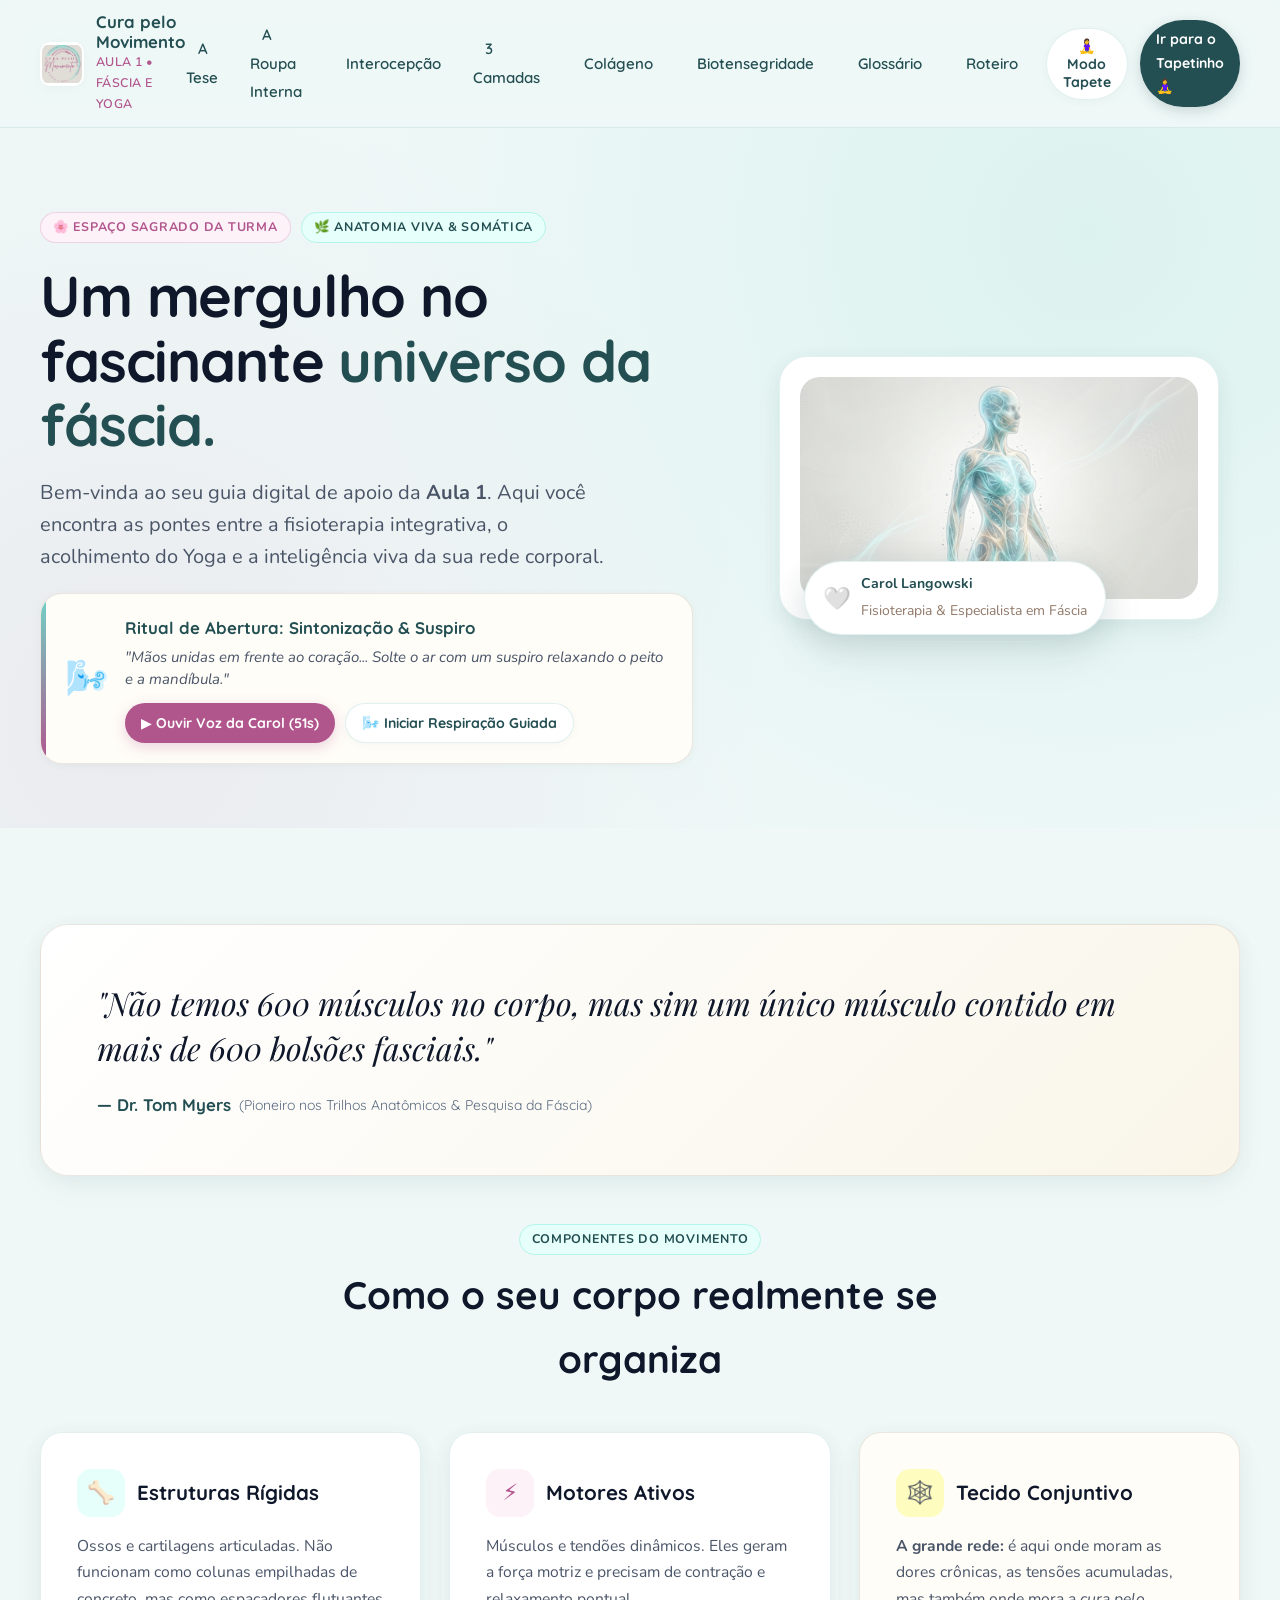
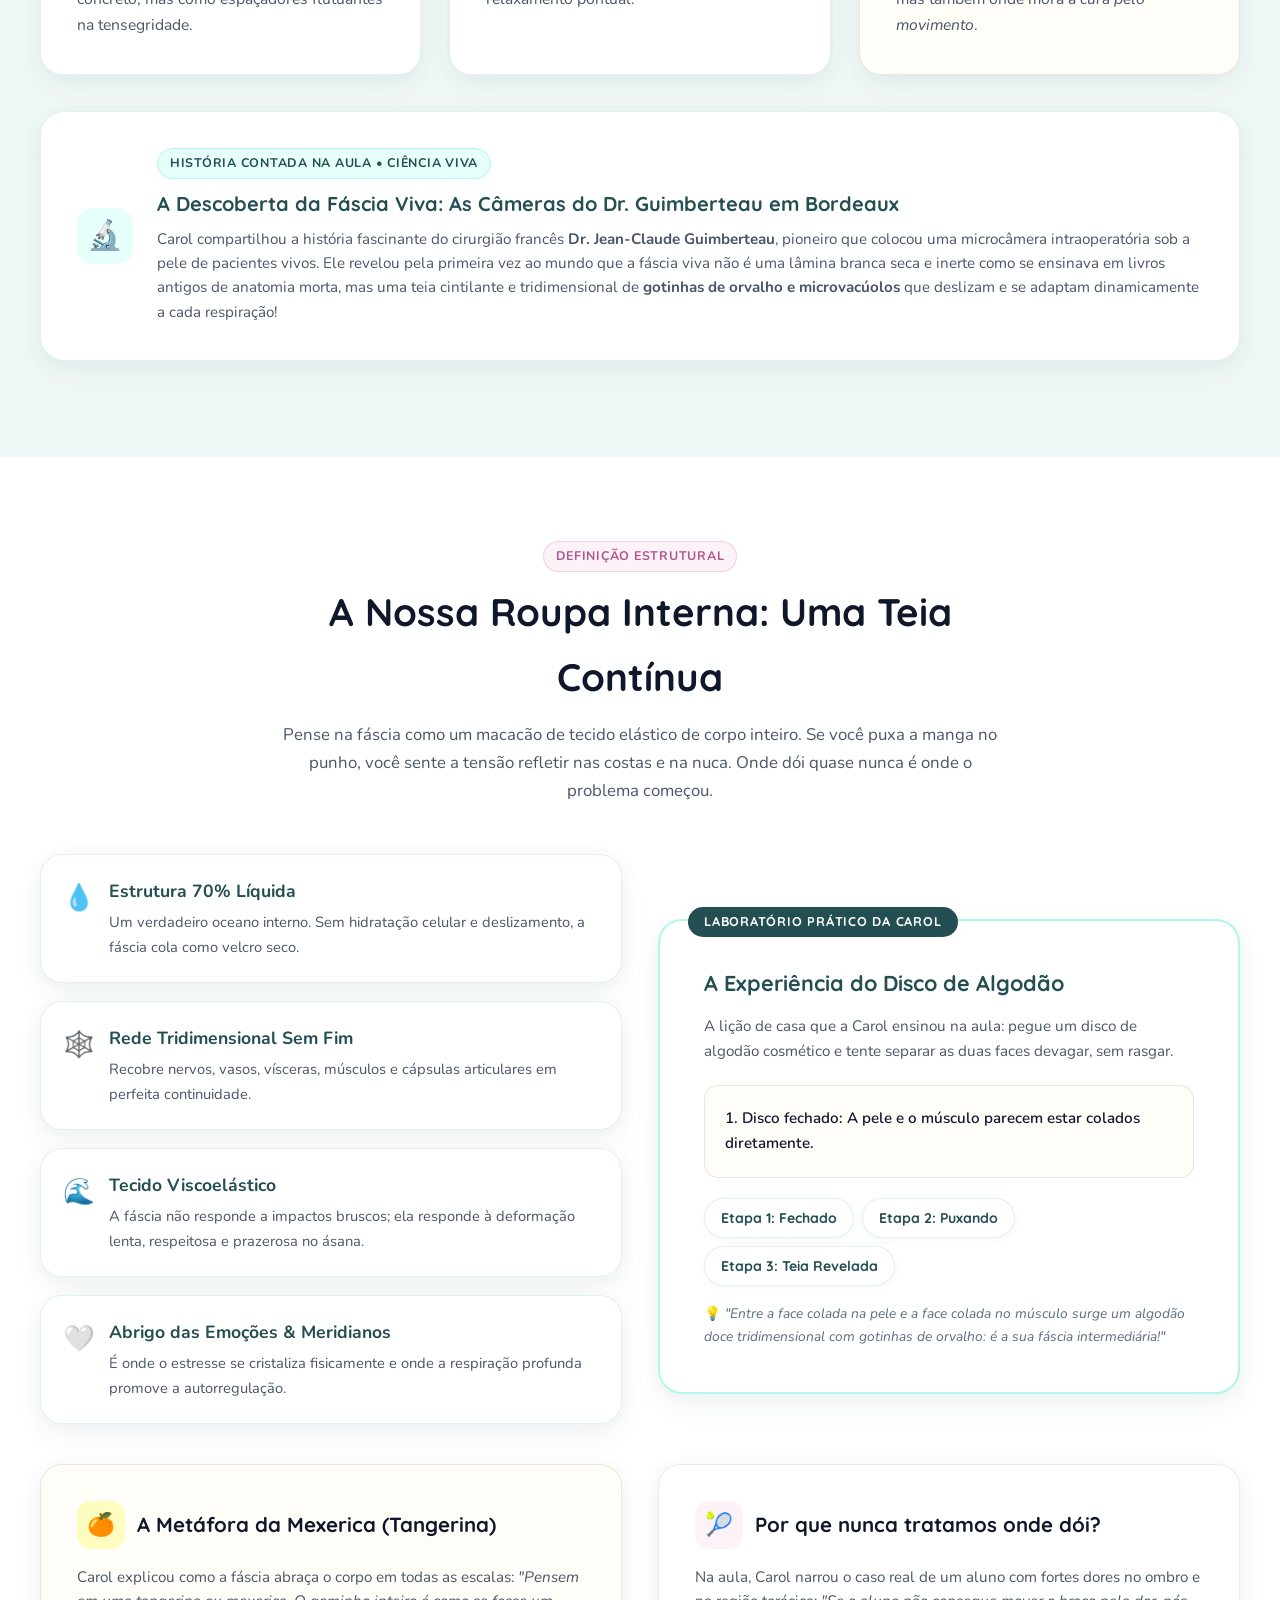
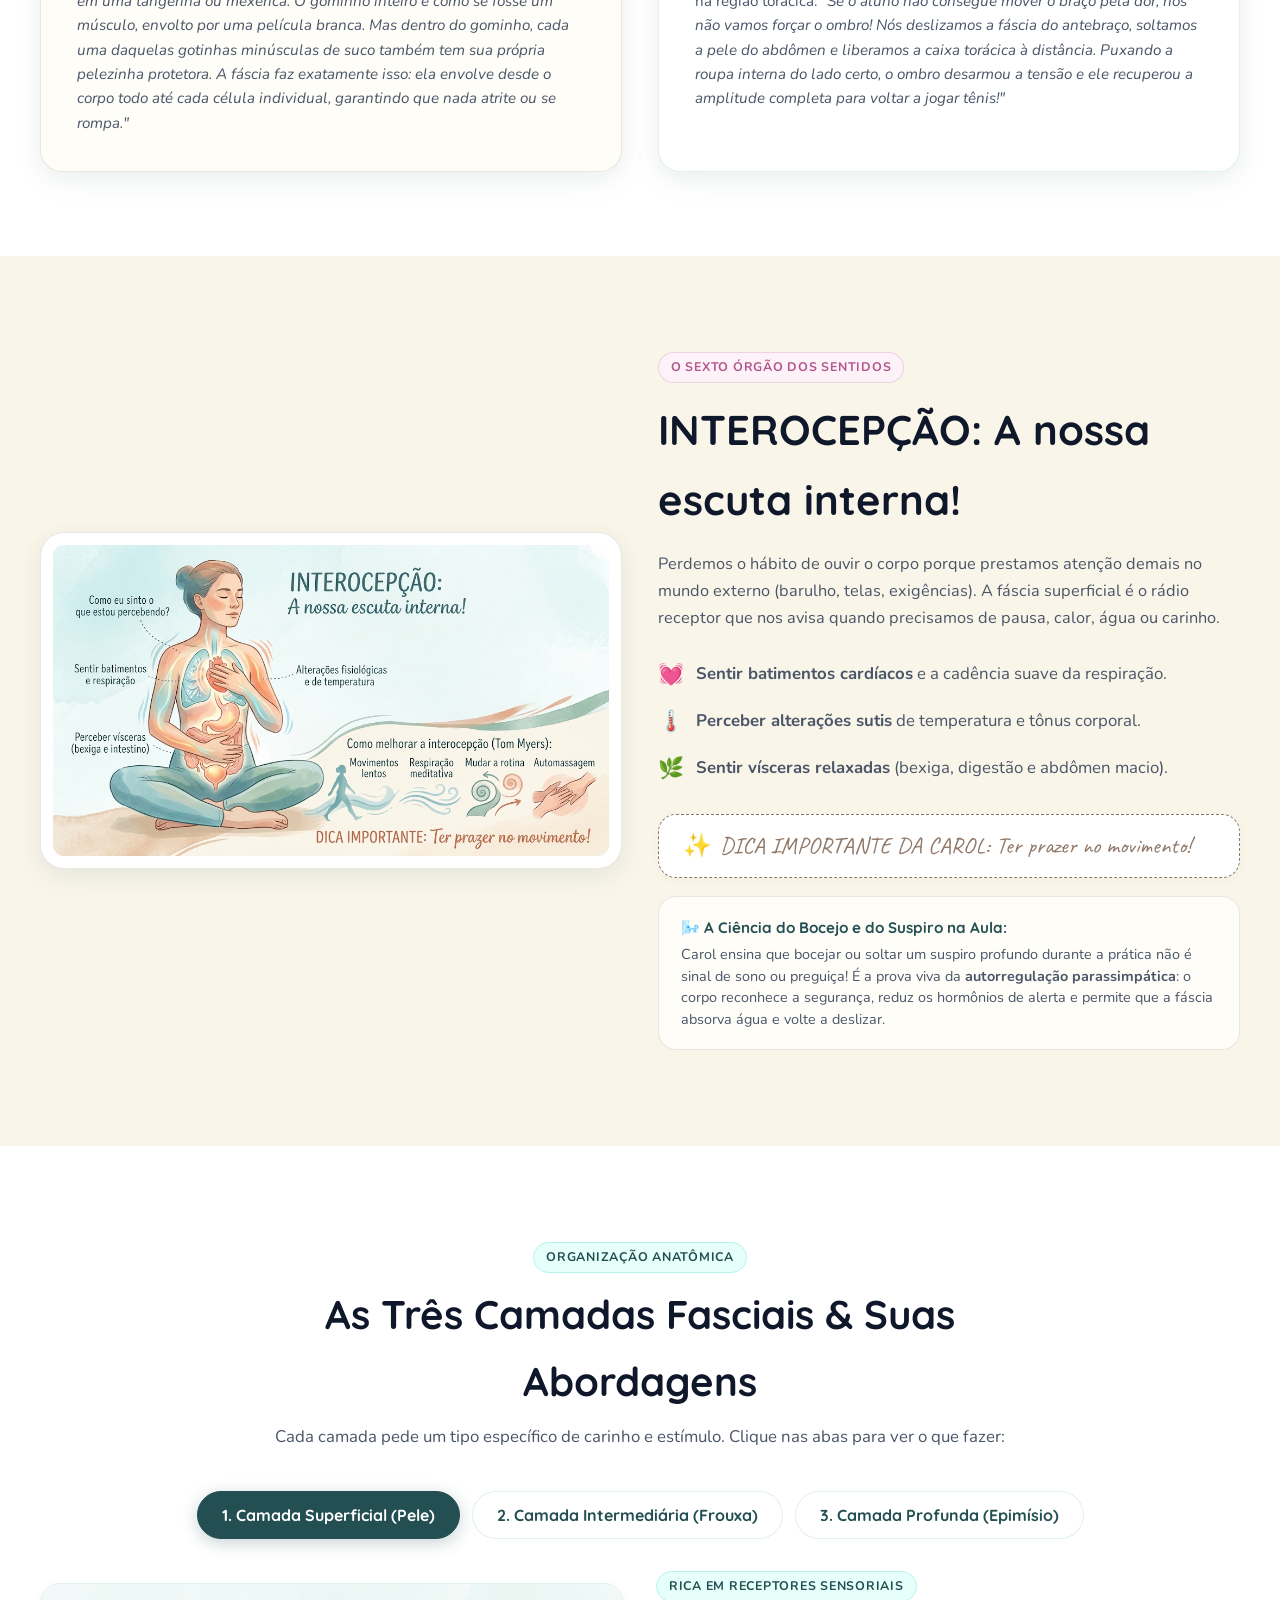
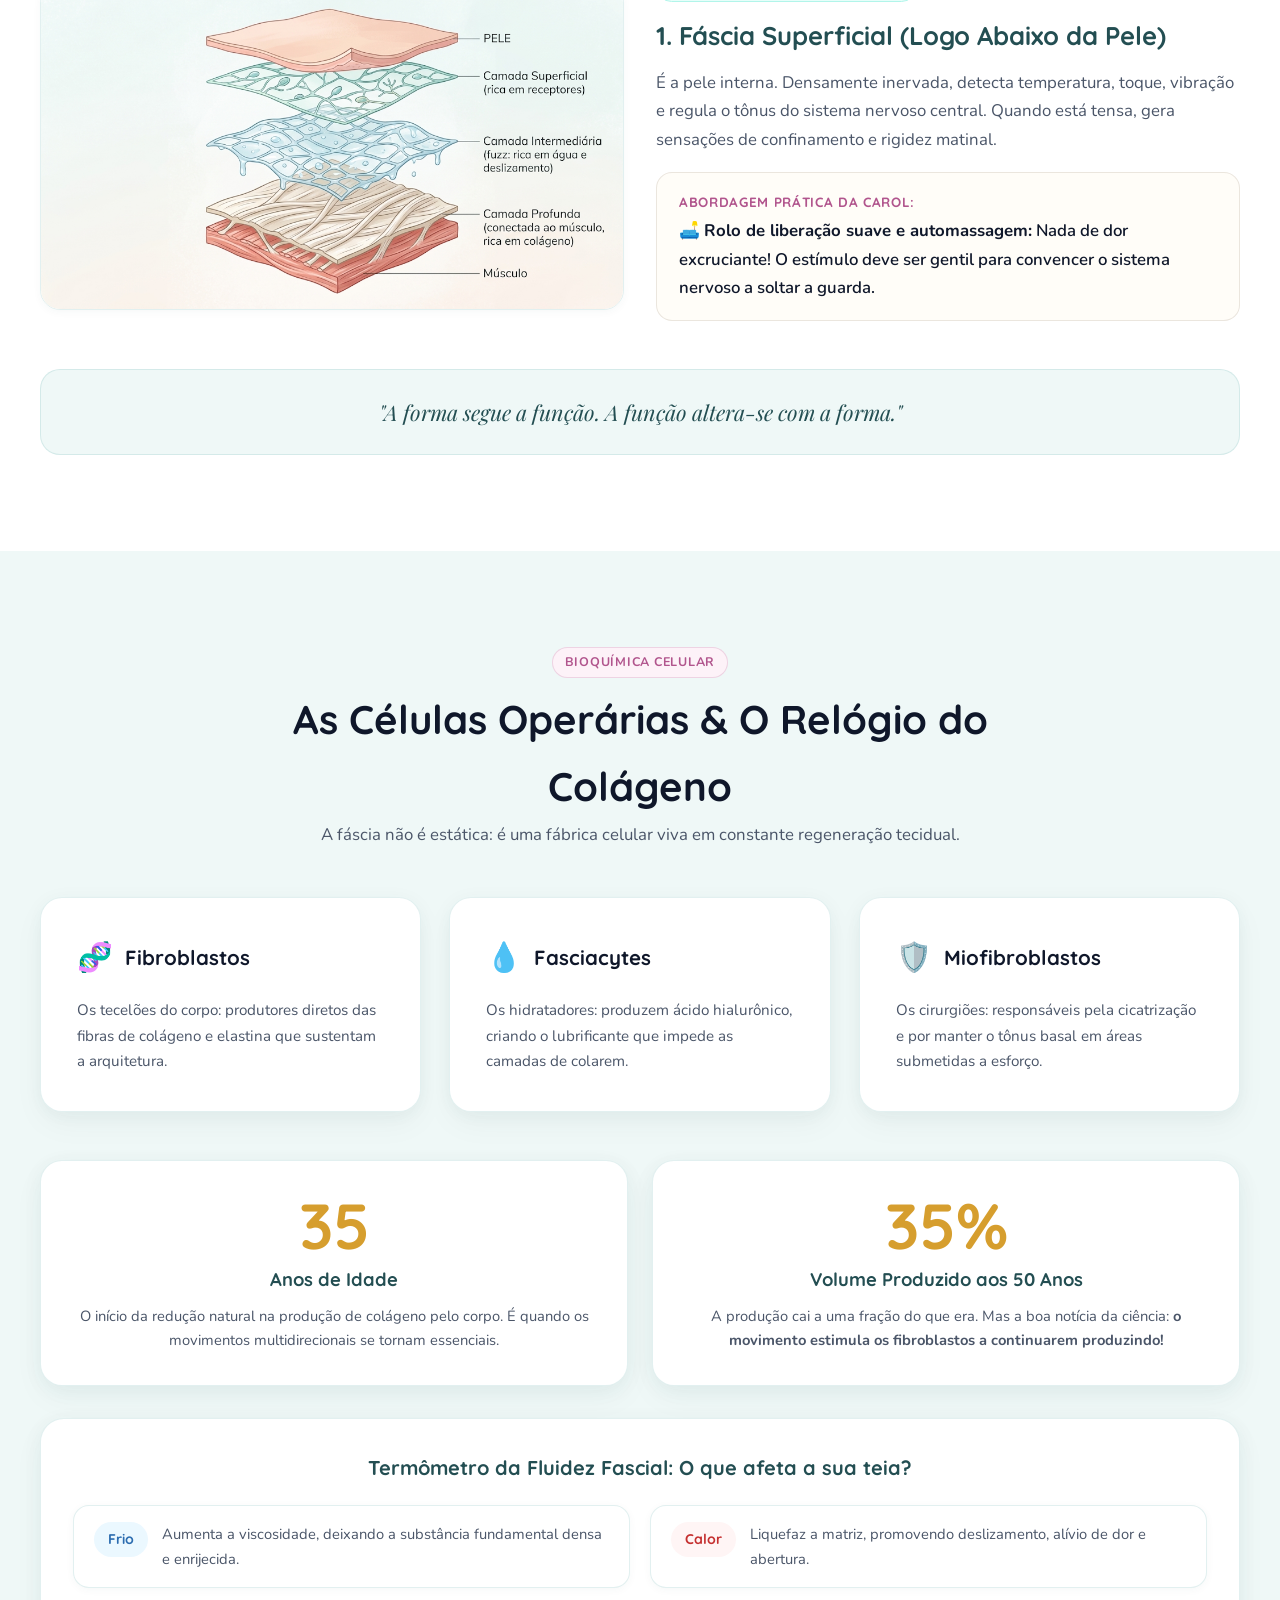
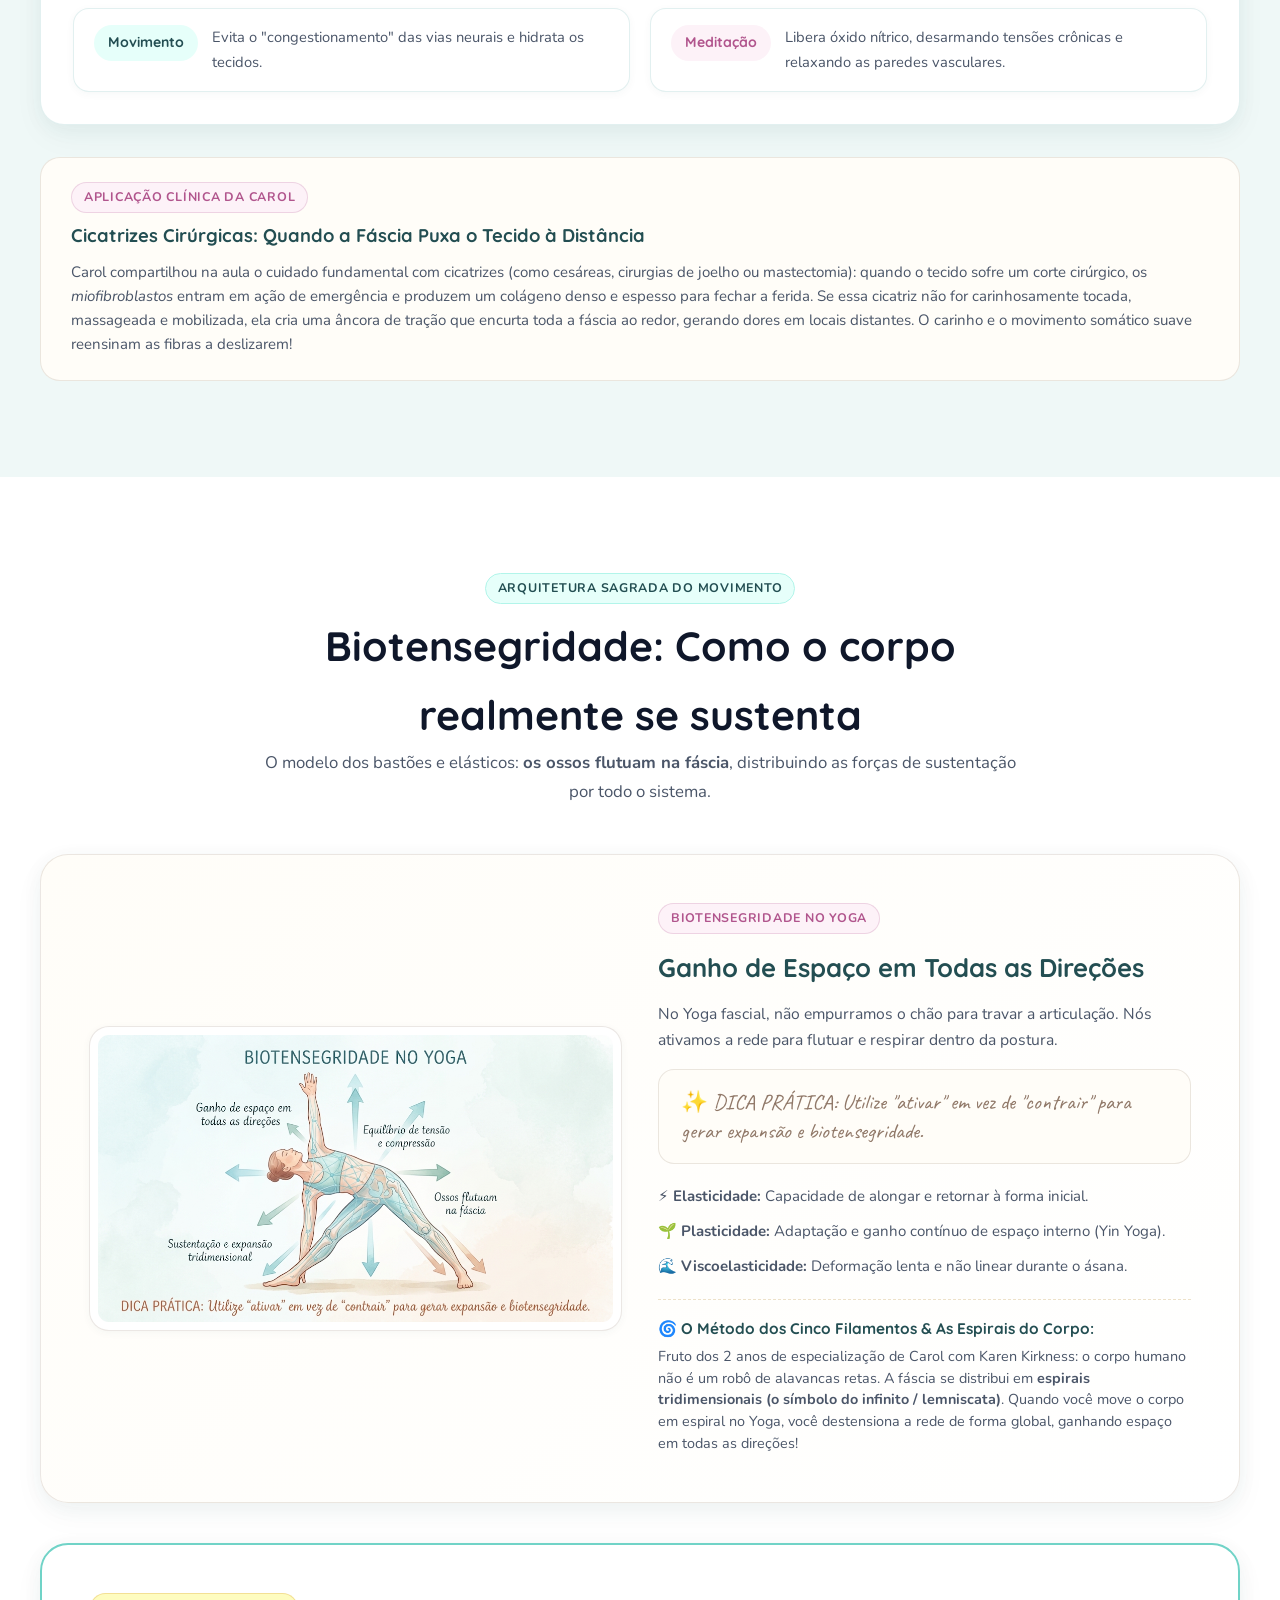
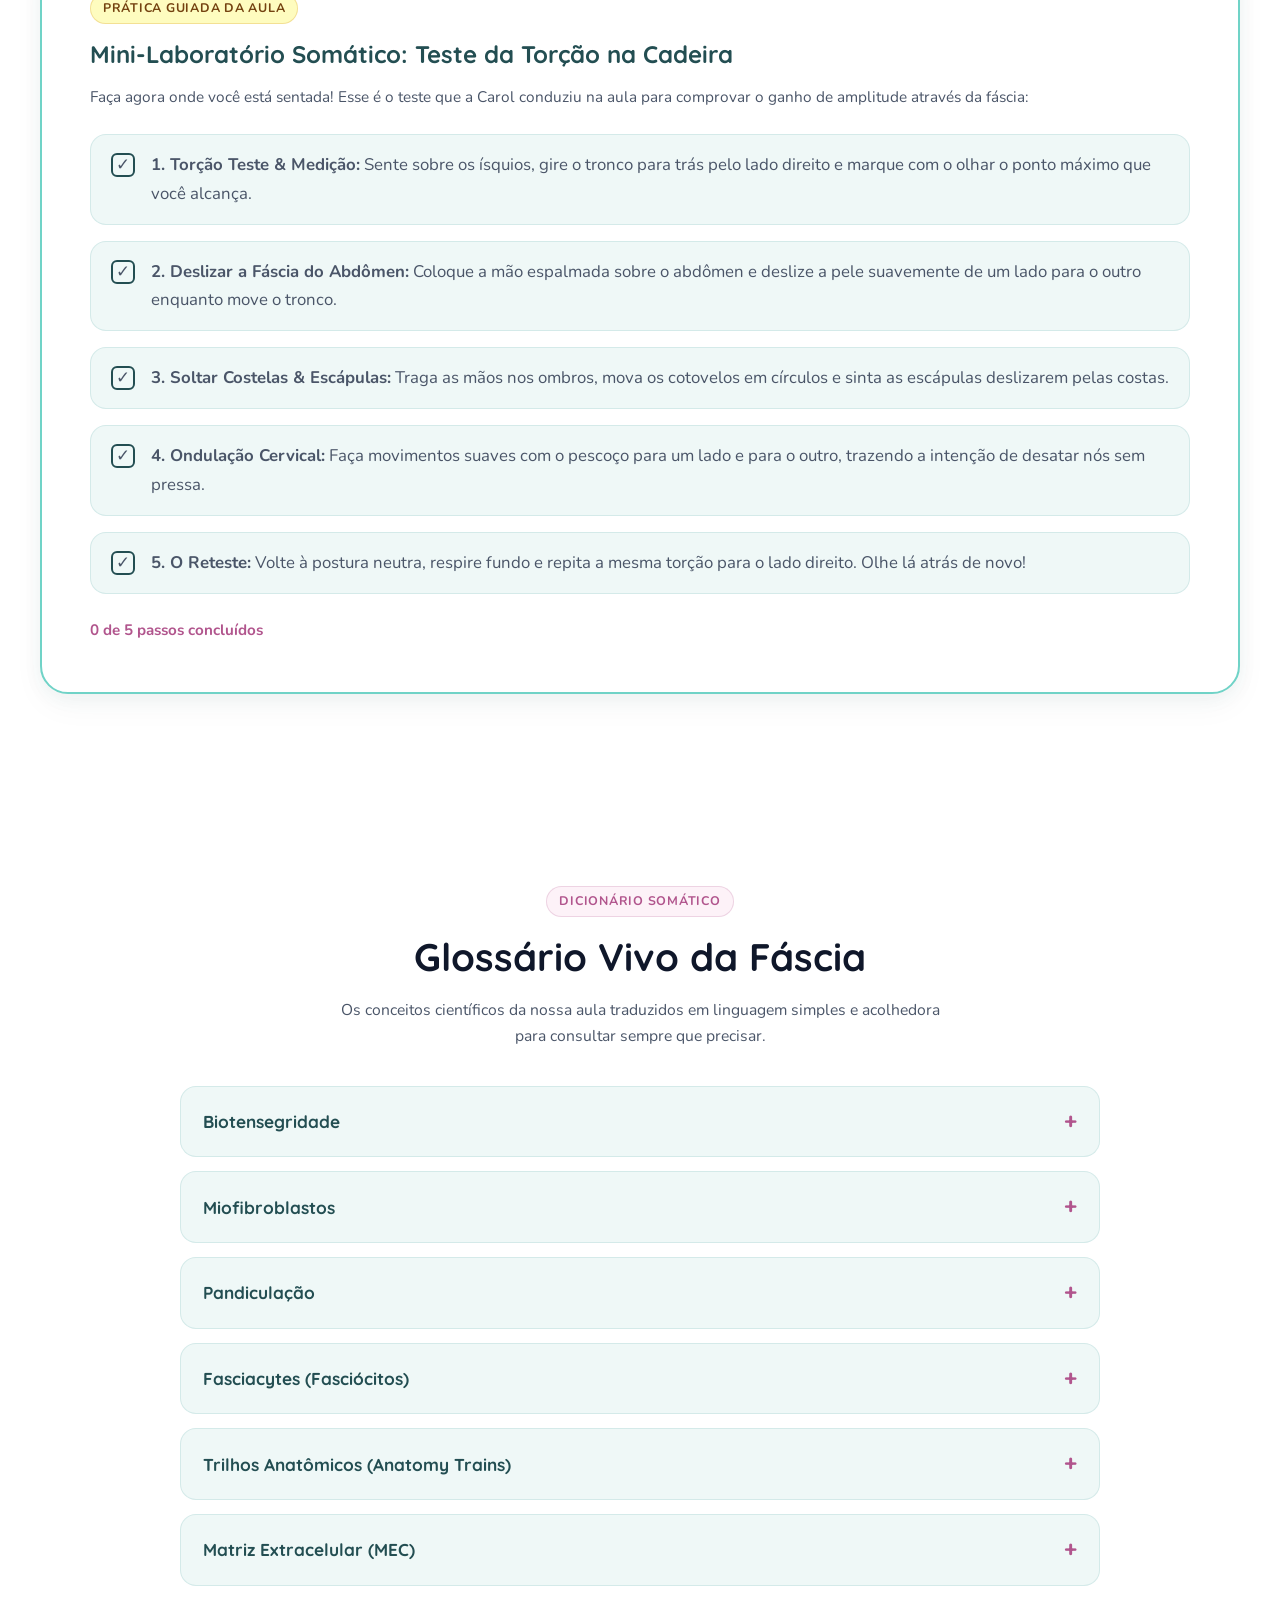
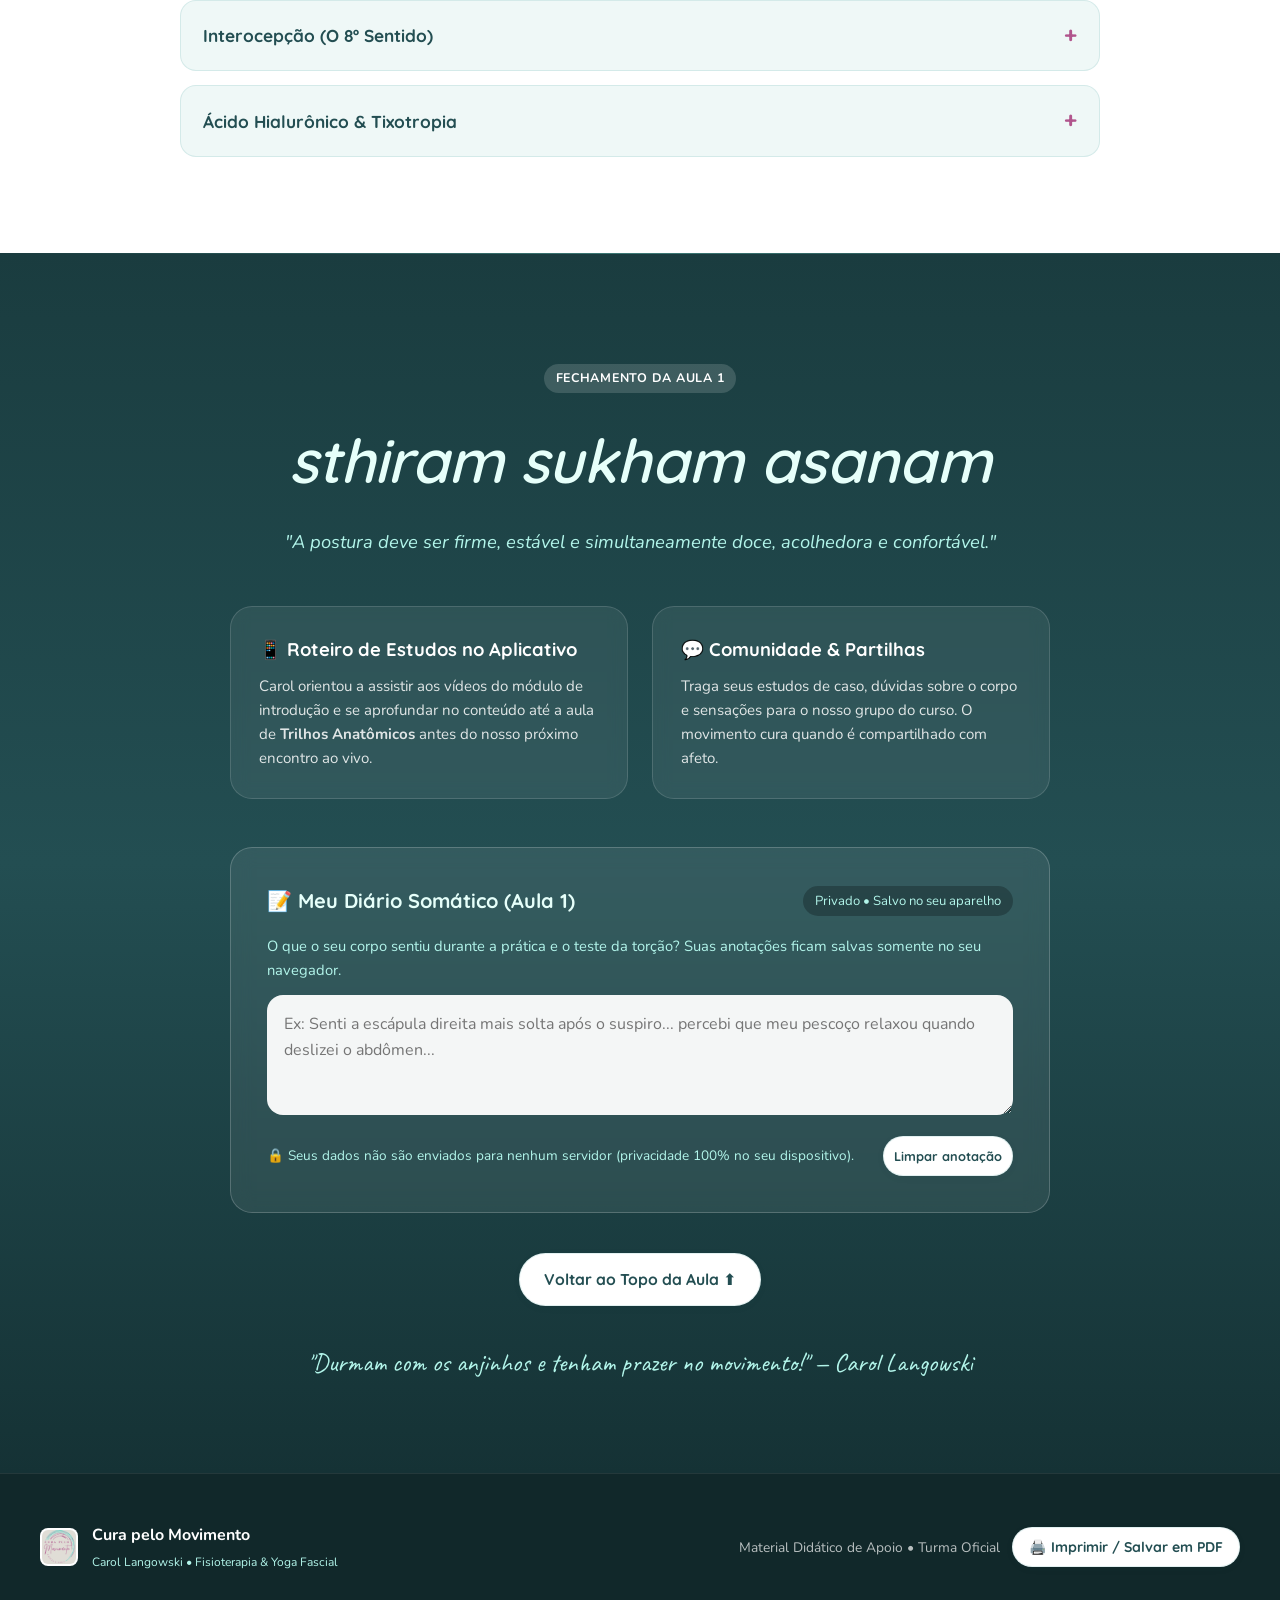
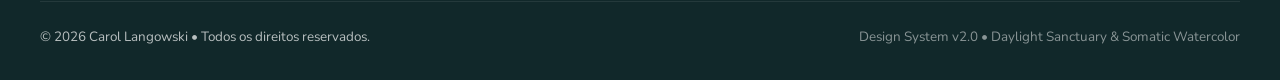
==== commit b554aee5: "feat: add audio sintonizacao, tapete mode, glossario, diario and print mode (v1.2.0)" ====
--- a/src/index.html
+++ b/src/index.html
@@ -36,11 +36,13 @@
           <li><a href="#camadas" class="navbar-link">3 Camadas</a></li>
           <li><a href="#colageno" class="navbar-link">Colágeno</a></li>
           <li><a href="#biotensegridade" class="navbar-link">Biotensegridade</a></li>
-          <li><a href="#roteiro" class="navbar-link">Roteiro da Turma</a></li>
+          <li><a href="#glossario" class="navbar-link">Glossário</a></li>
+          <li><a href="#roteiro" class="navbar-link">Roteiro</a></li>
         </ul>
       </nav>
 
       <div class="navbar-actions">
+        <button type="button" id="btn-toggle-tapete" class="btn btn-secondary btn-sm" aria-pressed="false" title="Aumenta as letras e realça os exercícios para ver de longe no tapete">🧘‍♀️ Modo Tapete</button>
         <a href="#santuario-pratica" class="btn btn-primary btn-sm">Ir para o Tapetinho 🧘‍♀️</a>
       </div>
     </div>
@@ -66,15 +68,19 @@
           Bem-vinda ao seu guia digital de apoio da <strong>Aula 1</strong>. Aqui você encontra as pontes entre a fisioterapia integrativa, o acolhimento do Yoga e a inteligência viva da sua rede corporal.
         </p>
 
-        <!-- Ritual do Suspiro Guiado -->
+        <!-- Ritual do Suspiro Guiado e Voz da Carol -->
         <div class="ritual-suspiro-card">
           <div class="ritual-suspiro-icon">🌬️</div>
           <div class="ritual-suspiro-text">
-            <h4>Ritual de Abertura: Solte o ar com um suspiro</h4>
+            <h4>Ritual de Abertura: Sintonização &amp; Suspiro</h4>
             <p id="suspiro-status-text">
               <em>"Mãos unidas em frente ao coração... Solte o ar com um suspiro relaxando o peito e a mandíbula."</em>
             </p>
-            <div style="margin-top:10px;">
+            <audio id="audio-sintonizacao" src="../assets/audio/sintonizacao-carol.mp3" preload="none"></audio>
+            <div style="margin-top:12px;display:flex;gap:10px;flex-wrap:wrap;">
+              <button type="button" id="btn-audio-carol" class="btn btn-orchid btn-sm" aria-pressed="false" aria-label="Ouvir voz e mantra da Carol">
+                ▶ Ouvir Voz da Carol (51s)
+              </button>
               <button type="button" id="btn-play-suspiro" class="btn btn-secondary btn-sm" aria-label="Iniciar respiração com suspiro guiado">
                 🌬️ Iniciar Respiração Guiada
               </button>
@@ -660,7 +666,90 @@
   </section>
 
   <!-- ========================================================================
-       8. SANTUÁRIO DA PRÁTICA & ROTEIRO DA TURMA (FECHAMENTO)
+       8. GLOSSÁRIO VIVO DO CORPO (DICIONÁRIO DE FÁSCIA)
+       ======================================================================== -->
+  <section class="section-glossario" id="glossario">
+    <div class="container container-narrow">
+      <div style="text-align:center;margin-bottom:36px;">
+        <span class="tag-pill tag-orchid">Dicionário Somático</span>
+        <h2 style="font-family:var(--font-title);font-size:clamp(1.8rem,3vw,2.4rem);color:var(--carol-ink-title);margin-top:8px;">
+          Glossário Vivo da Fáscia
+        </h2>
+        <p style="color:var(--carol-ink-body);max-width:600px;margin:8px auto 0;font-size:0.98rem;">
+          Os conceitos científicos da nossa aula traduzidos em linguagem simples e acolhedora para consultar sempre que precisar.
+        </p>
+      </div>
+
+      <div class="glossario-accordion-list">
+        <!-- Item 1 -->
+        <details class="glossario-item">
+          <summary>Biotensegridade</summary>
+          <div class="glossario-content">
+            A arquitetura viva do corpo! Ao contrário de um prédio onde os tijolos se empilham pesadamente, o corpo funciona por equilíbrio: os ossos são espaçadores flutuantes e a rede de fáscia mantém uma tensão contínua e elástica, absorvendo impactos e distribuindo o movimento por todo o organismo.
+          </div>
+        </details>
+
+        <!-- Item 2 -->
+        <details class="glossario-item">
+          <summary>Miofibroblastos</summary>
+          <div class="glossario-content">
+            Células especiais que vivem na fáscia com capacidade de contração mecânica real. Elas reagem diretamente ao estado emocional: em momentos de estresse crônico ou frio, elas aumentam a tensão do tecido; no acolhimento, calor e respiração com suspiro, elas relaxam e amolecem.
+          </div>
+        </details>
+
+        <!-- Item 3 -->
+        <details class="glossario-item">
+          <summary>Pandiculação</summary>
+          <div class="glossario-content">
+            O espreguiçar instintivo e prazeroso! É o mesmo movimento que os gatos e cachorros fazem ao acordar. Ao espreguiçar suavemente em espiral, você reseta os fusos musculares e reidrata a substância fundamental da fáscia após horas de repouso.
+          </div>
+        </details>
+
+        <!-- Item 4 -->
+        <details class="glossario-item">
+          <summary>Fasciacytes (Fasciócitos)</summary>
+          <div class="glossario-content">
+            Células recentemente descobertas pela equipe da anatomista italiana Dra. Carla Stecco. Sua função primária é produzir continuamente o ácido hialurônico de alta viscosidade, criando o "orvalho" que permite que as camadas fasciais deslizem entre si sem atrito ou dor.
+          </div>
+        </details>
+
+        <!-- Item 5 -->
+        <details class="glossario-item">
+          <summary>Trilhos Anatômicos (Anatomy Trains)</summary>
+          <div class="glossario-content">
+            Conceito revolucionário do Dr. Tom Myers que comprovou que os músculos não começam e terminam isolados nos ossos. Eles estão conectados em longas linhas contínuas de fáscia (como trilhos de trem) da sola dos pés até o topo da cabeça.
+          </div>
+        </details>
+
+        <!-- Item 6 -->
+        <details class="glossario-item">
+          <summary>Matriz Extracelular (MEC)</summary>
+          <div class="glossario-content">
+            O "oceano biológico" do corpo. É o ambiente tridimensional gelatinoso onde todas as células vivem banhadas. Formada por água, colágeno, elastina e glicosaminoglicanos, é por onde passam os nutrientes, a comunicação elétrica e os estímulos mecânicos.
+          </div>
+        </details>
+
+        <!-- Item 7 -->
+        <details class="glossario-item">
+          <summary>Interocepção (O 8º Sentido)</summary>
+          <div class="glossario-content">
+            A nossa capacidade neurológica de sentir o corpo por dentro: batimentos cardíacos, temperatura interna, respiração, sensação de peso ou leveza. Cerca de 80% das terminações nervosas livres da fáscia são interoceptivas, fazendo dela o nosso maior órgão sensorial.
+          </div>
+        </details>
+
+        <!-- Item 8 -->
+        <details class="glossario-item">
+          <summary>Ácido Hialurônico &amp; Tixotropia</summary>
+          <div class="glossario-content">
+            A fáscia possui uma propriedade mágica chamada tixotropia: quando o corpo fica parado ou frio, o gel fascial fica espesso e rígido; quando aquecemos o corpo com movimentos circulares e respiração, ele se torna líquido, fluido e suave, devolvendo o deslizamento.
+          </div>
+        </details>
+      </div>
+    </div>
+  </section>
+
+  <!-- ========================================================================
+       9. SANTUÁRIO DA PRÁTICA & ROTEIRO DA TURMA (FECHAMENTO)
        ======================================================================== -->
   <section class="section-santuario" id="santuario-pratica">
     <div class="container santuario-inner">
@@ -688,6 +777,22 @@
           <p>
             Traga seus estudos de caso, dúvidas sobre o corpo e sensações para o nosso grupo do curso. O movimento cura quando é compartilhado com afeto.
           </p>
+        </div>
+      </div>
+
+      <!-- Diário Somático da Aluna (Persistência Local) -->
+      <div class="diario-somatico-card">
+        <div class="diario-header">
+          <h4>📝 Meu Diário Somático (Aula 1)</h4>
+          <span id="diario-status" class="diario-status-badge">Privado • Salvo no seu aparelho</span>
+        </div>
+        <p style="font-size:0.92rem;color:var(--carol-soft-mint);margin-bottom:12px;">
+          O que o seu corpo sentiu durante a prática e o teste da torção? Suas anotações ficam salvas somente no seu navegador.
+        </p>
+        <textarea id="diario-textarea" class="diario-textarea" placeholder="Ex: Senti a escápula direita mais solta após o suspiro... percebi que meu pescoço relaxou quando deslizei o abdômen..."></textarea>
+        <div class="diario-actions">
+          <span>🔒 Seus dados não são enviados para nenhum servidor (privacidade 100% no seu dispositivo).</span>
+          <button type="button" id="btn-limpar-diario" class="btn btn-secondary btn-sm" style="font-size:0.8rem;padding:4px 10px;">Limpar anotação</button>
         </div>
       </div>
 
@@ -714,8 +819,11 @@
             <small style="color:var(--carol-soft-mint);">Carol Langowski • Fisioterapia &amp; Yoga Fascial</small>
           </div>
         </div>
-        <div style="font-size:0.86rem;">
+        <div style="font-size:0.86rem;display:flex;align-items:center;gap:12px;flex-wrap:wrap;">
           <span>Material Didático de Apoio • Turma Oficial</span>
+          <button type="button" id="btn-print-page" class="btn btn-secondary btn-sm" onclick="window.print()" title="Imprimir ou gerar PDF limpo de estudo">
+            🖨️ Imprimir / Salvar em PDF
+          </button>
         </div>
       </div>
 
--- a/assets/css/styles.css
+++ b/assets/css/styles.css
@@ -224,6 +224,10 @@
   gap: 12px;
 }
 
+.navbar-actions .btn {
+  width: auto; /* Previne que regras mobile forcem 100% na navbar */
+}
+
 /* Indicador de Leitura no Topo */
 .scroll-progress-bar {
   position: absolute;
@@ -978,6 +982,26 @@
     padding: 14px;
     gap: 8px;
   }
+  .navbar-actions {
+    gap: 6px;
+  }
+  .navbar-actions .btn {
+    padding: 6px 10px;
+    font-size: 0.8rem;
+  }
+}
+
+@media (max-width: 360px) {
+  .navbar-brand-sub {
+    display: none;
+  }
+  .navbar-brand-logo {
+    width: 36px;
+    height: 36px;
+  }
+  .navbar-actions a[href="#santuario-pratica"] {
+    display: none;
+  }
 }
 
 @media (max-width: 390px) {
@@ -993,7 +1017,7 @@
   .metric-num {
     font-size: 2.6rem;
   }
-  .btn {
+  .btn:not(.navbar-actions .btn) {
     width: 100%;
   }
   .card-bento, .mini-lab-card, .torcao-interactive-card, .ritual-suspiro-card {
@@ -1005,3 +1029,250 @@
     width: 100%;
   }
 }
+
+/* 17. MODO TAPETE (LEITURA CONFORTÁVEL A 1,5M) */
+body.tapete-mode {
+  font-size: 1.25rem;
+  line-height: 1.82;
+}
+
+body.tapete-mode .container {
+  width: min(100% - 24px, 1260px);
+}
+
+body.tapete-mode .hero-title {
+  font-size: clamp(2.8rem, 5vw, 4.2rem);
+}
+
+body.tapete-mode .ritual-suspiro-card,
+body.tapete-mode .torcao-interactive-card,
+body.tapete-mode .mini-lab-card {
+  border: 3px solid var(--carol-vibrant-teal);
+  box-shadow: 0 0 28px rgba(49, 151, 149, 0.28);
+}
+
+body.tapete-mode .torcao-step-item {
+  padding: 20px 24px;
+  font-size: 1.2rem;
+}
+
+body.tapete-mode #btn-toggle-tapete {
+  background: var(--carol-vibrant-teal);
+  color: #FFFFFF !important;
+  border-color: var(--carol-vibrant-teal);
+  box-shadow: 0 0 14px rgba(49, 151, 149, 0.4);
+}
+
+/* 18. GLOSSÁRIO VIVO DO CORPO (ACORDEÃO <details>) */
+.section-glossario {
+  padding: clamp(60px, 8vw, 96px) 0;
+  background: #FFFFFF;
+}
+
+.glossario-accordion-list {
+  display: flex;
+  flex-direction: column;
+  gap: 14px;
+}
+
+.glossario-item {
+  background: var(--carol-bg-mist);
+  border: var(--border-subtle);
+  border-radius: var(--radius-md);
+  overflow: hidden;
+  transition: all 0.25s ease;
+}
+
+.glossario-item[open] {
+  background: #FFFFFF;
+  border-color: var(--carol-vibrant-teal);
+  box-shadow: var(--shadow-sm);
+}
+
+.glossario-item summary {
+  padding: 16px 22px;
+  font-family: var(--font-title);
+  font-weight: 700;
+  font-size: 1.08rem;
+  color: var(--carol-deep-teal);
+  cursor: pointer;
+  display: flex;
+  align-items: center;
+  justify-content: space-between;
+  list-style: none;
+  user-select: none;
+}
+
+.glossario-item summary::-webkit-details-marker {
+  display: none;
+}
+
+.glossario-item summary::after {
+  content: "+";
+  font-size: 1.4rem;
+  color: var(--carol-orchid);
+  transition: transform 0.25s ease;
+}
+
+.glossario-item[open] summary::after {
+  content: "−";
+  transform: rotate(180deg);
+}
+
+.glossario-content {
+  padding: 0 22px 20px;
+  font-size: 0.96rem;
+  color: var(--carol-ink-body);
+  line-height: 1.65;
+}
+
+/* 19. DIÁRIO SOMÁTICO DA ALUNA */
+.diario-somatico-card {
+  background: rgba(255, 255, 255, 0.08);
+  border: 1px solid rgba(255, 255, 255, 0.2);
+  border-radius: var(--radius-card);
+  padding: clamp(24px, 4vw, 36px);
+  margin-top: 40px;
+  text-align: left;
+  backdrop-filter: blur(10px);
+}
+
+.diario-header {
+  display: flex;
+  justify-content: space-between;
+  align-items: center;
+  flex-wrap: wrap;
+  gap: 12px;
+  margin-bottom: 16px;
+}
+
+.diario-header h4 {
+  font-family: var(--font-title);
+  font-size: 1.25rem;
+  color: var(--carol-ice-mint);
+  margin: 0;
+}
+
+.diario-status-badge {
+  font-size: 0.82rem;
+  color: var(--carol-soft-mint);
+  background: rgba(0, 0, 0, 0.25);
+  padding: 4px 12px;
+  border-radius: var(--radius-pill);
+  display: inline-flex;
+  align-items: center;
+  gap: 6px;
+  transition: all 0.3s ease;
+}
+
+.diario-status-badge.saved {
+  color: #81E6D9;
+  background: rgba(49, 151, 149, 0.35);
+}
+
+.diario-textarea {
+  width: 100%;
+  min-height: 120px;
+  background: rgba(255, 255, 255, 0.95);
+  color: var(--carol-ink-body);
+  border: 1px solid transparent;
+  border-radius: var(--radius-md);
+  padding: 16px;
+  font-family: var(--font-body);
+  font-size: 1rem;
+  line-height: 1.6;
+  resize: vertical;
+  outline: none;
+  transition: all 0.2s ease;
+  box-sizing: border-box;
+}
+
+.diario-textarea:focus {
+  background: #FFFFFF;
+  border-color: var(--carol-vibrant-teal);
+  box-shadow: 0 0 0 3px rgba(49, 151, 149, 0.3);
+}
+
+.diario-actions {
+  display: flex;
+  justify-content: space-between;
+  align-items: center;
+  margin-top: 12px;
+  font-size: 0.85rem;
+  color: var(--carol-soft-mint);
+  flex-wrap: wrap;
+  gap: 10px;
+}
+
+/* 20. ESTILO DE IMPRESSÃO LIMPO (@media print) */
+@media print {
+  body {
+    background: #FFFFFF !important;
+    color: #111111 !important;
+    font-size: 11pt;
+    line-height: 1.5;
+  }
+
+  .navbar-sanctuary,
+  .scroll-progress-bar,
+  .hero-badge-floating,
+  .btn,
+  #audio-sintonizacao,
+  #btn-play-suspiro,
+  #btn-audio-carol,
+  #btn-toggle-tapete,
+  #btn-print-page,
+  .diario-actions,
+  .footer-carol {
+    display: none !important;
+  }
+
+  .container, .container-narrow {
+    width: 100% !important;
+    max-width: 100% !important;
+    padding: 0 !important;
+  }
+
+  .card-bento, .mini-lab-card, .quote-myers-box, .torcao-interactive-card, .glossario-item, .diario-somatico-card {
+    box-shadow: none !important;
+    border: 1px solid #CCCCCC !important;
+    page-break-inside: avoid;
+    margin-bottom: 18px !important;
+  }
+
+  .section-santuario {
+    background: #FFFFFF !important;
+    color: #111111 !important;
+    border-top: 2px solid var(--carol-deep-teal);
+    padding: 24px 0 !important;
+  }
+
+  .mantra-title, .mantra-sub {
+    color: var(--carol-deep-teal) !important;
+  }
+
+  .santuario-card {
+    background: #FFFFFF !important;
+    border: 1px solid #CCCCCC !important;
+    color: #111111 !important;
+  }
+
+  .santuario-card h4, .santuario-card p {
+    color: #111111 !important;
+  }
+
+  .diario-somatico-card {
+    background: #FFFFFF !important;
+    color: #111111 !important;
+  }
+
+  .diario-header h4 {
+    color: #111111 !important;
+  }
+
+  .diario-textarea {
+    background: #FFFFFF !important;
+    border: 1px solid #CCCCCC !important;
+    color: #111111 !important;
+  }
+}
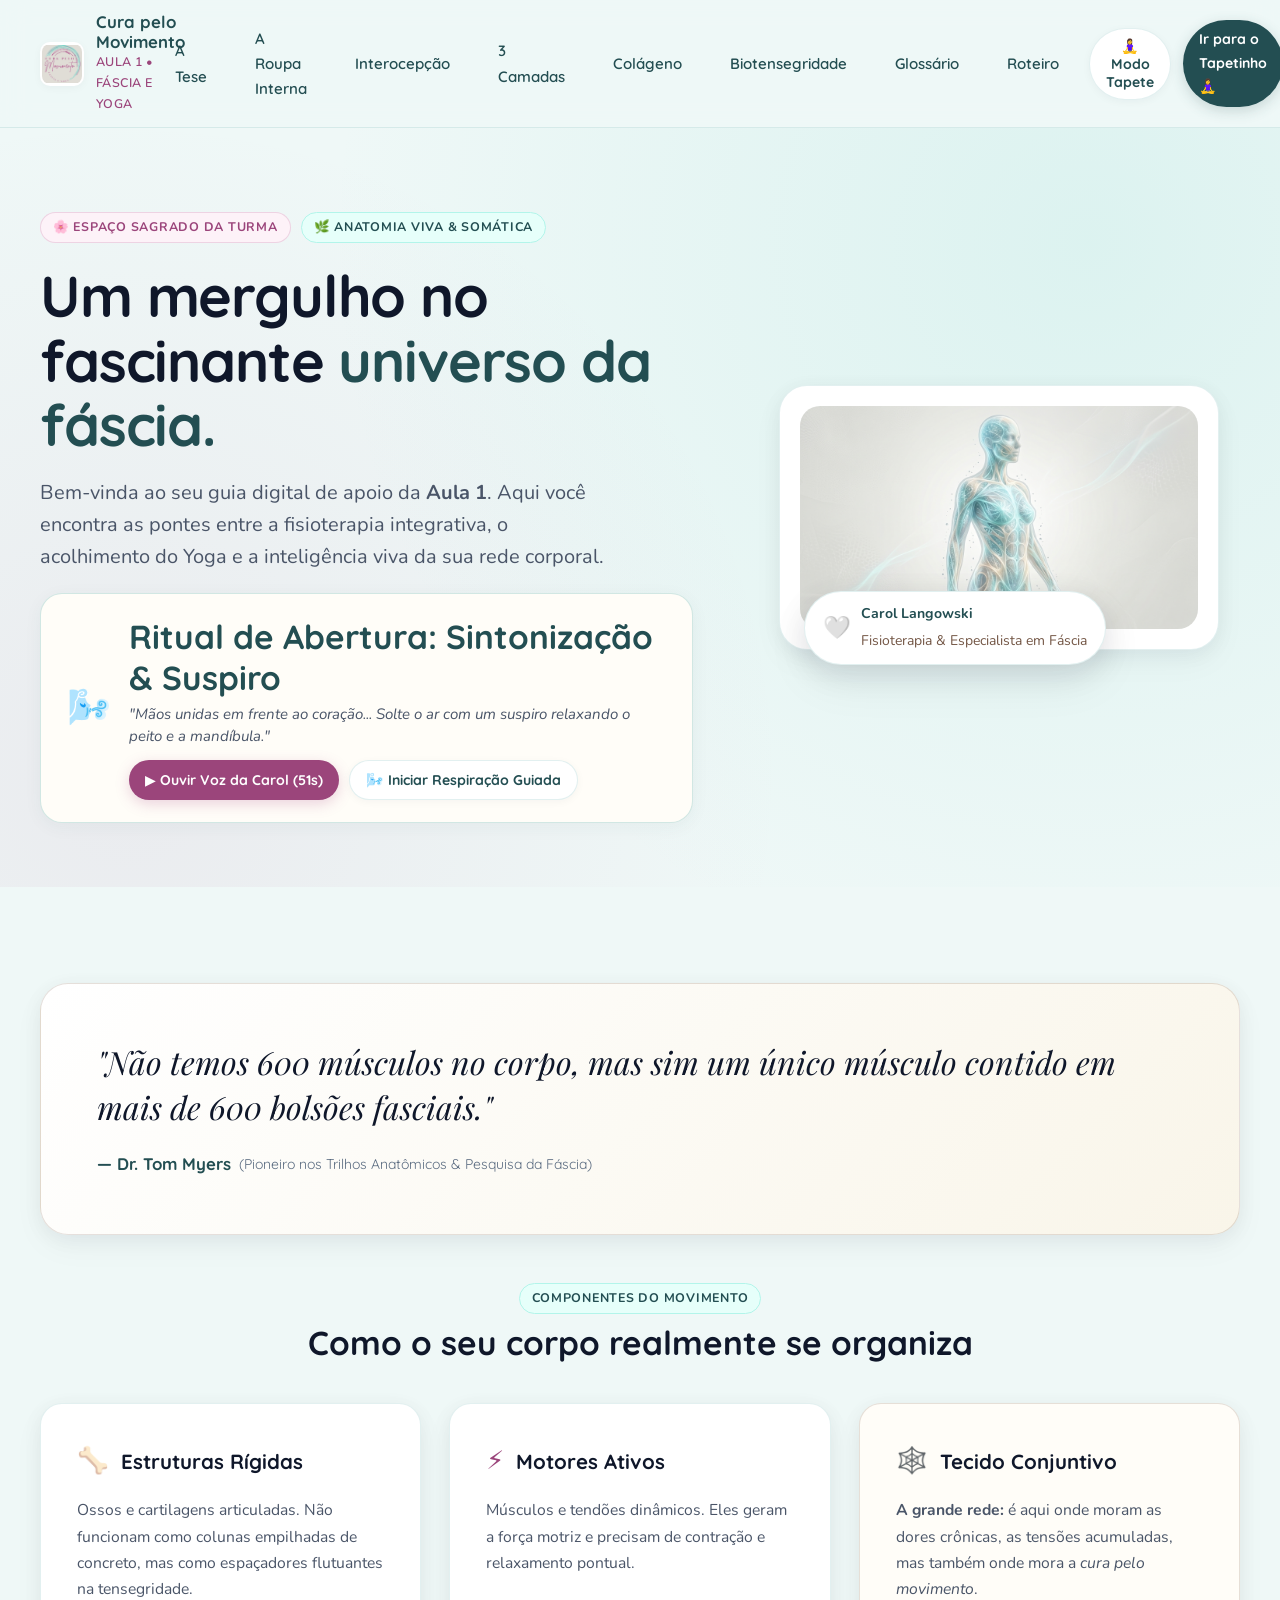
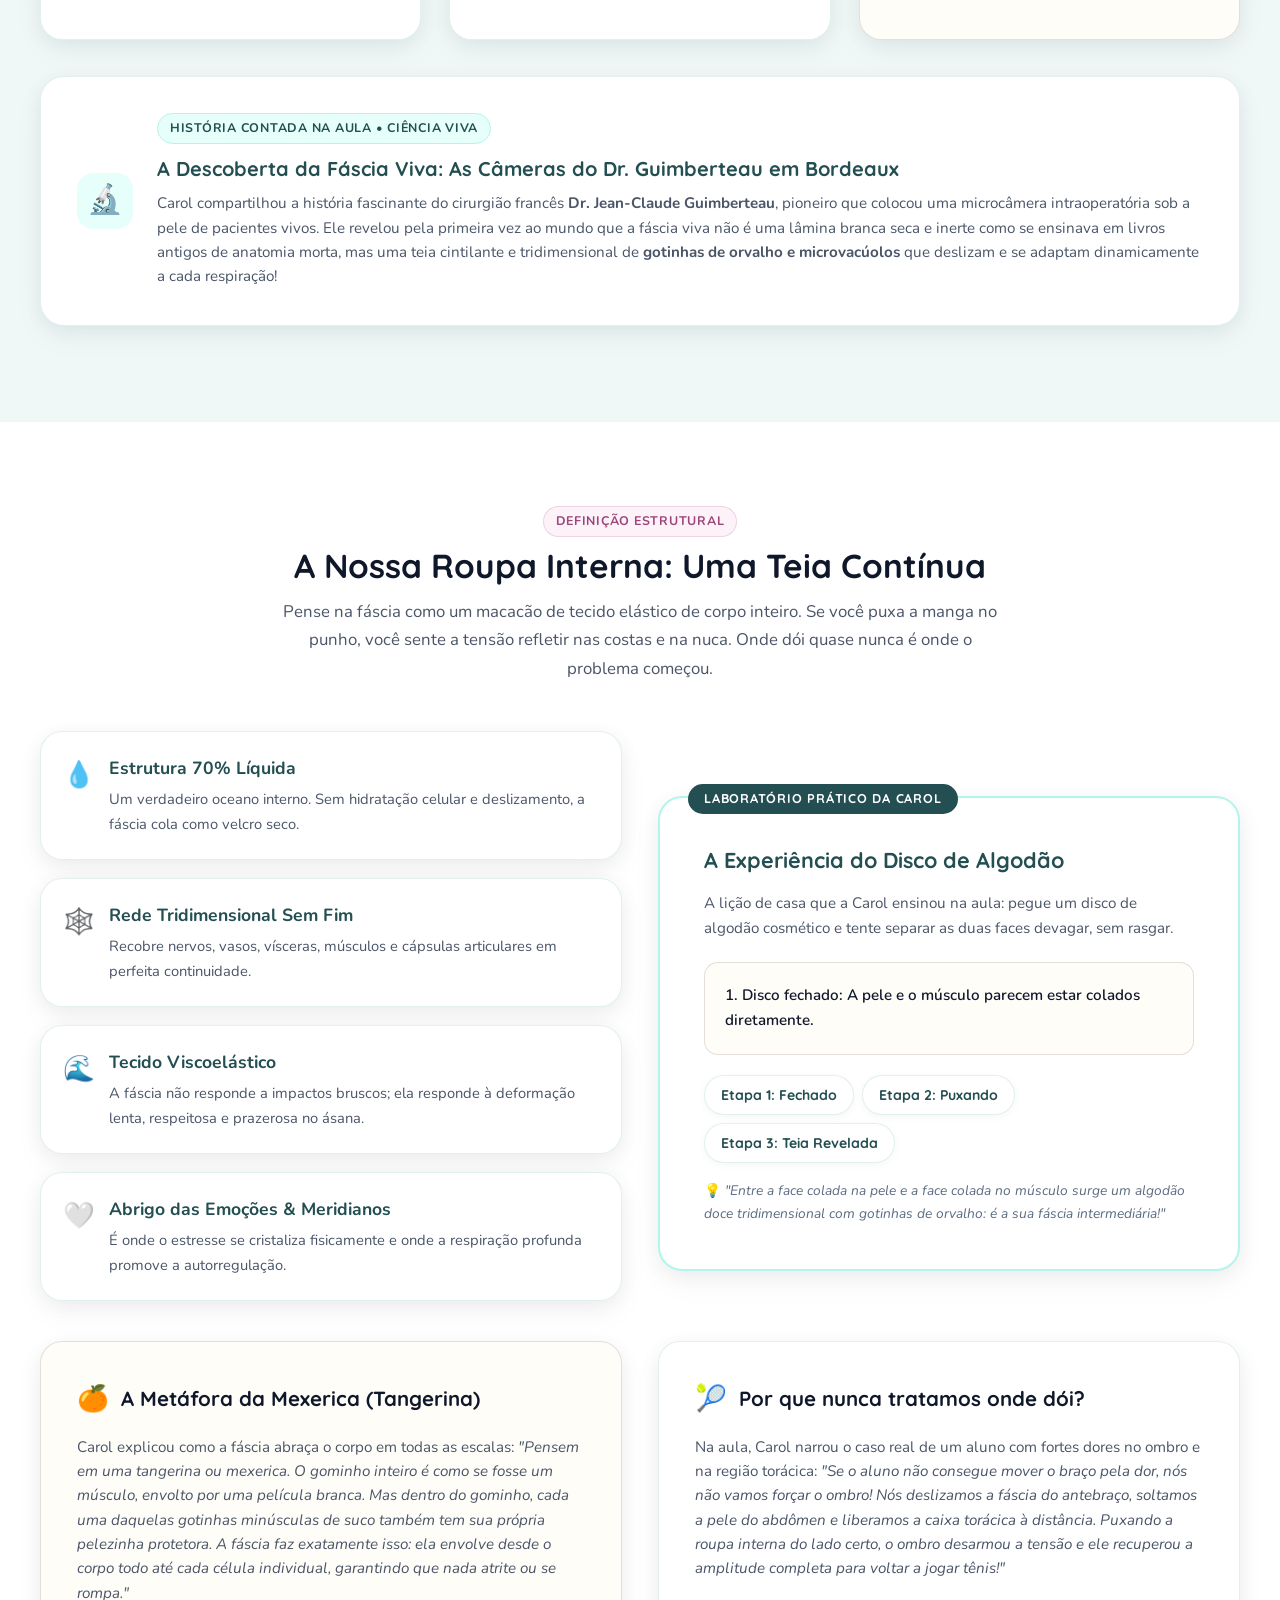
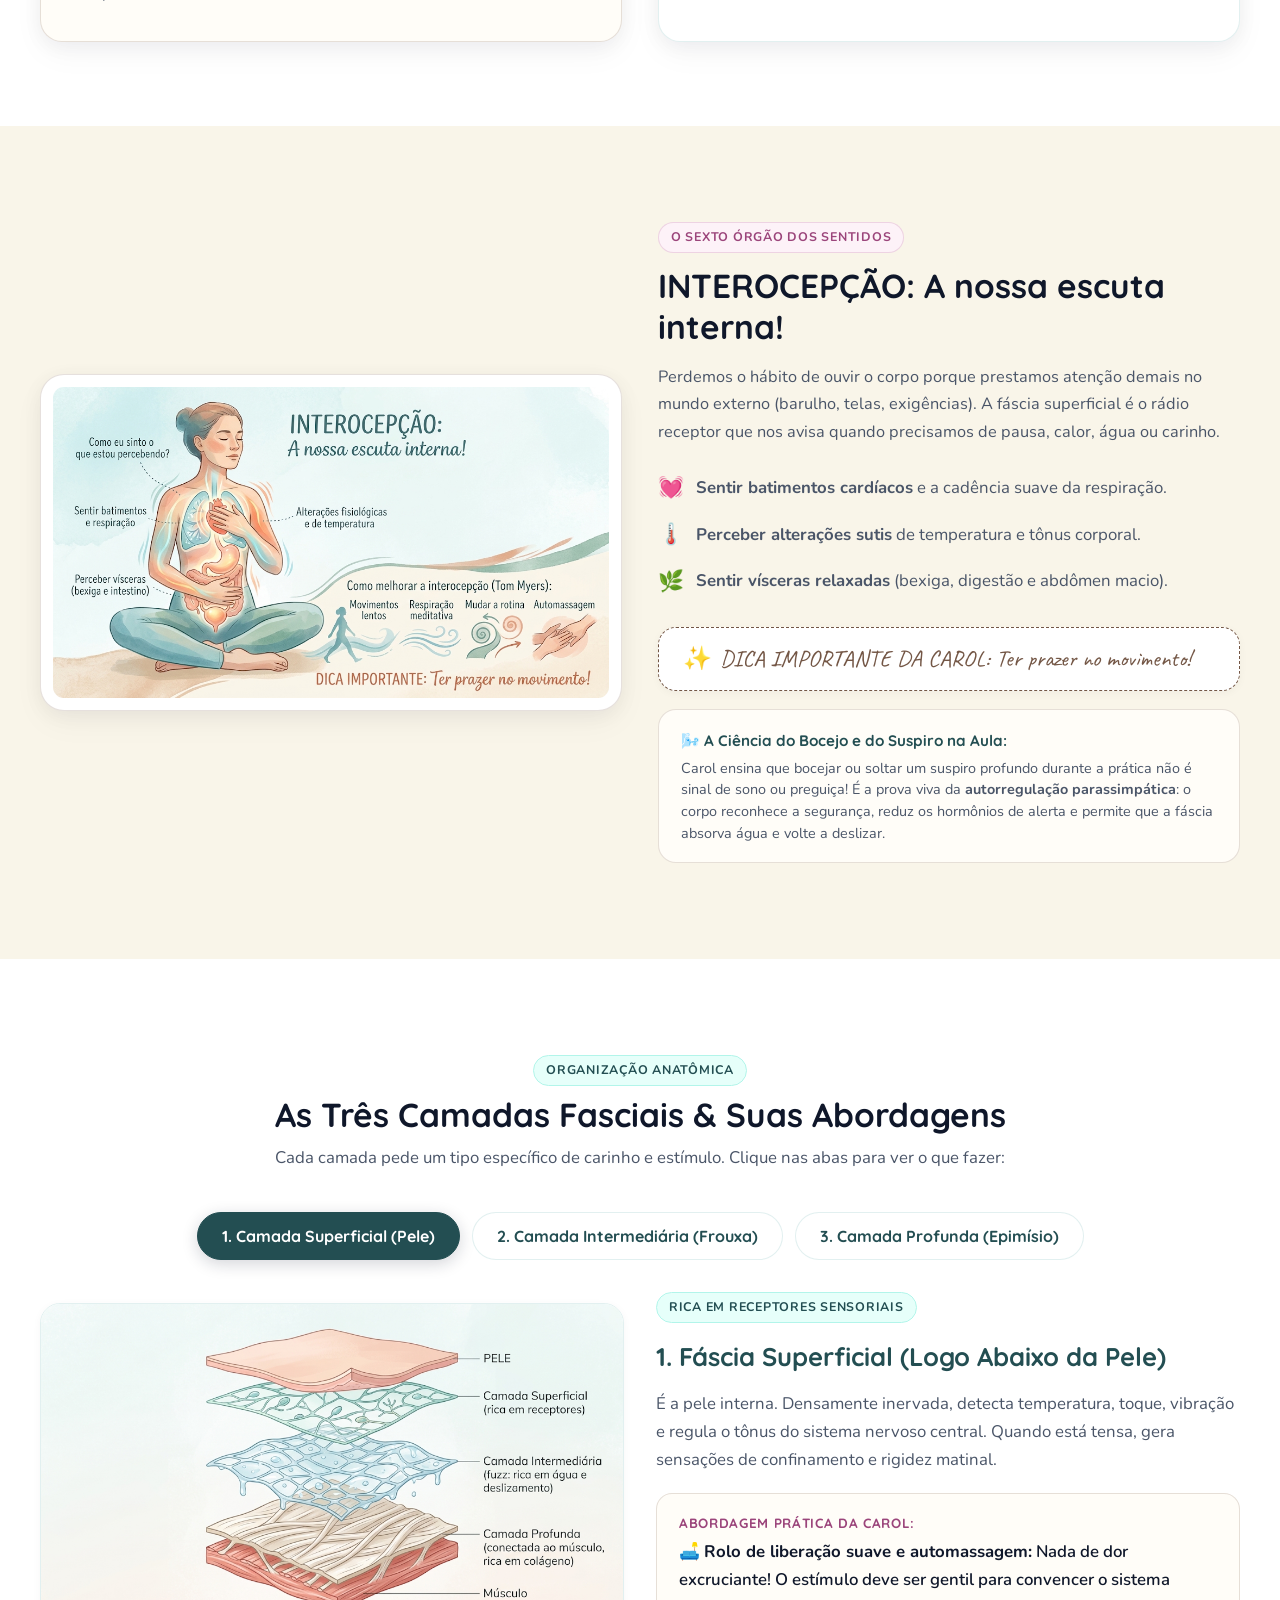
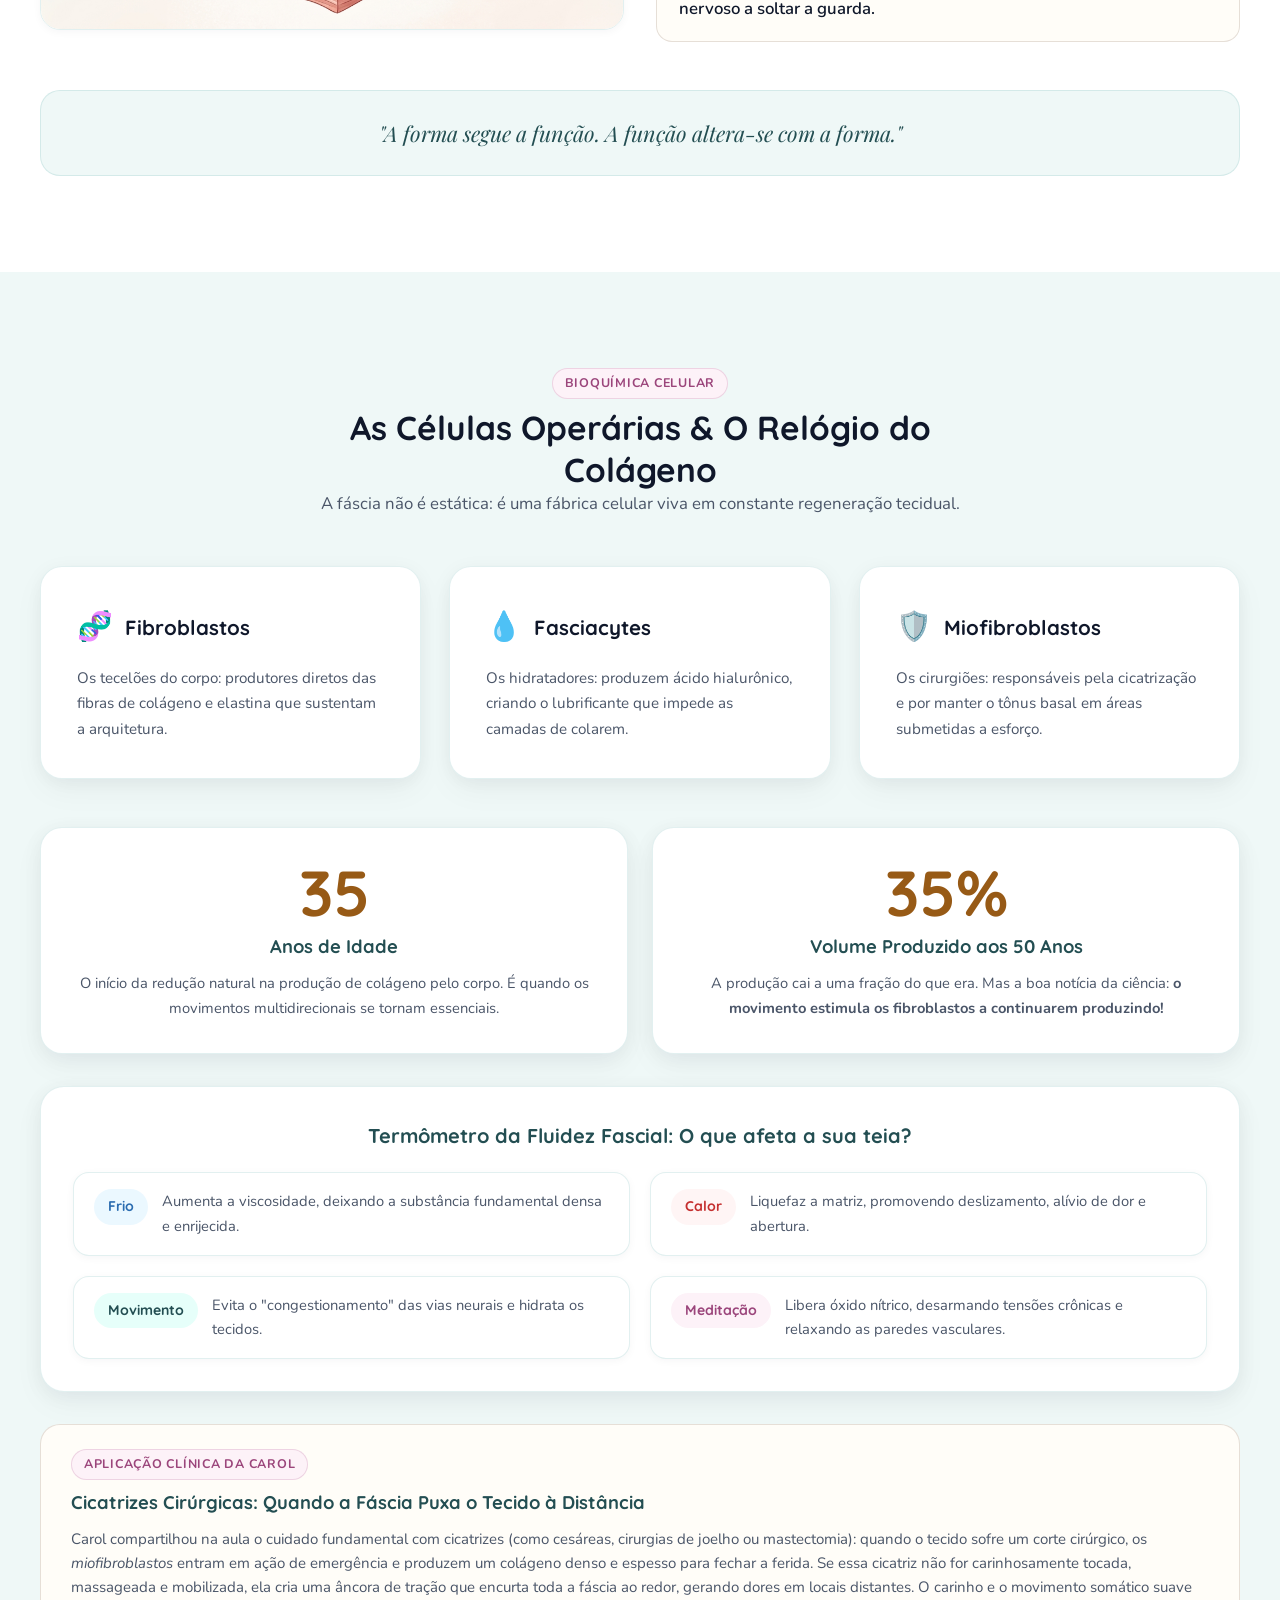
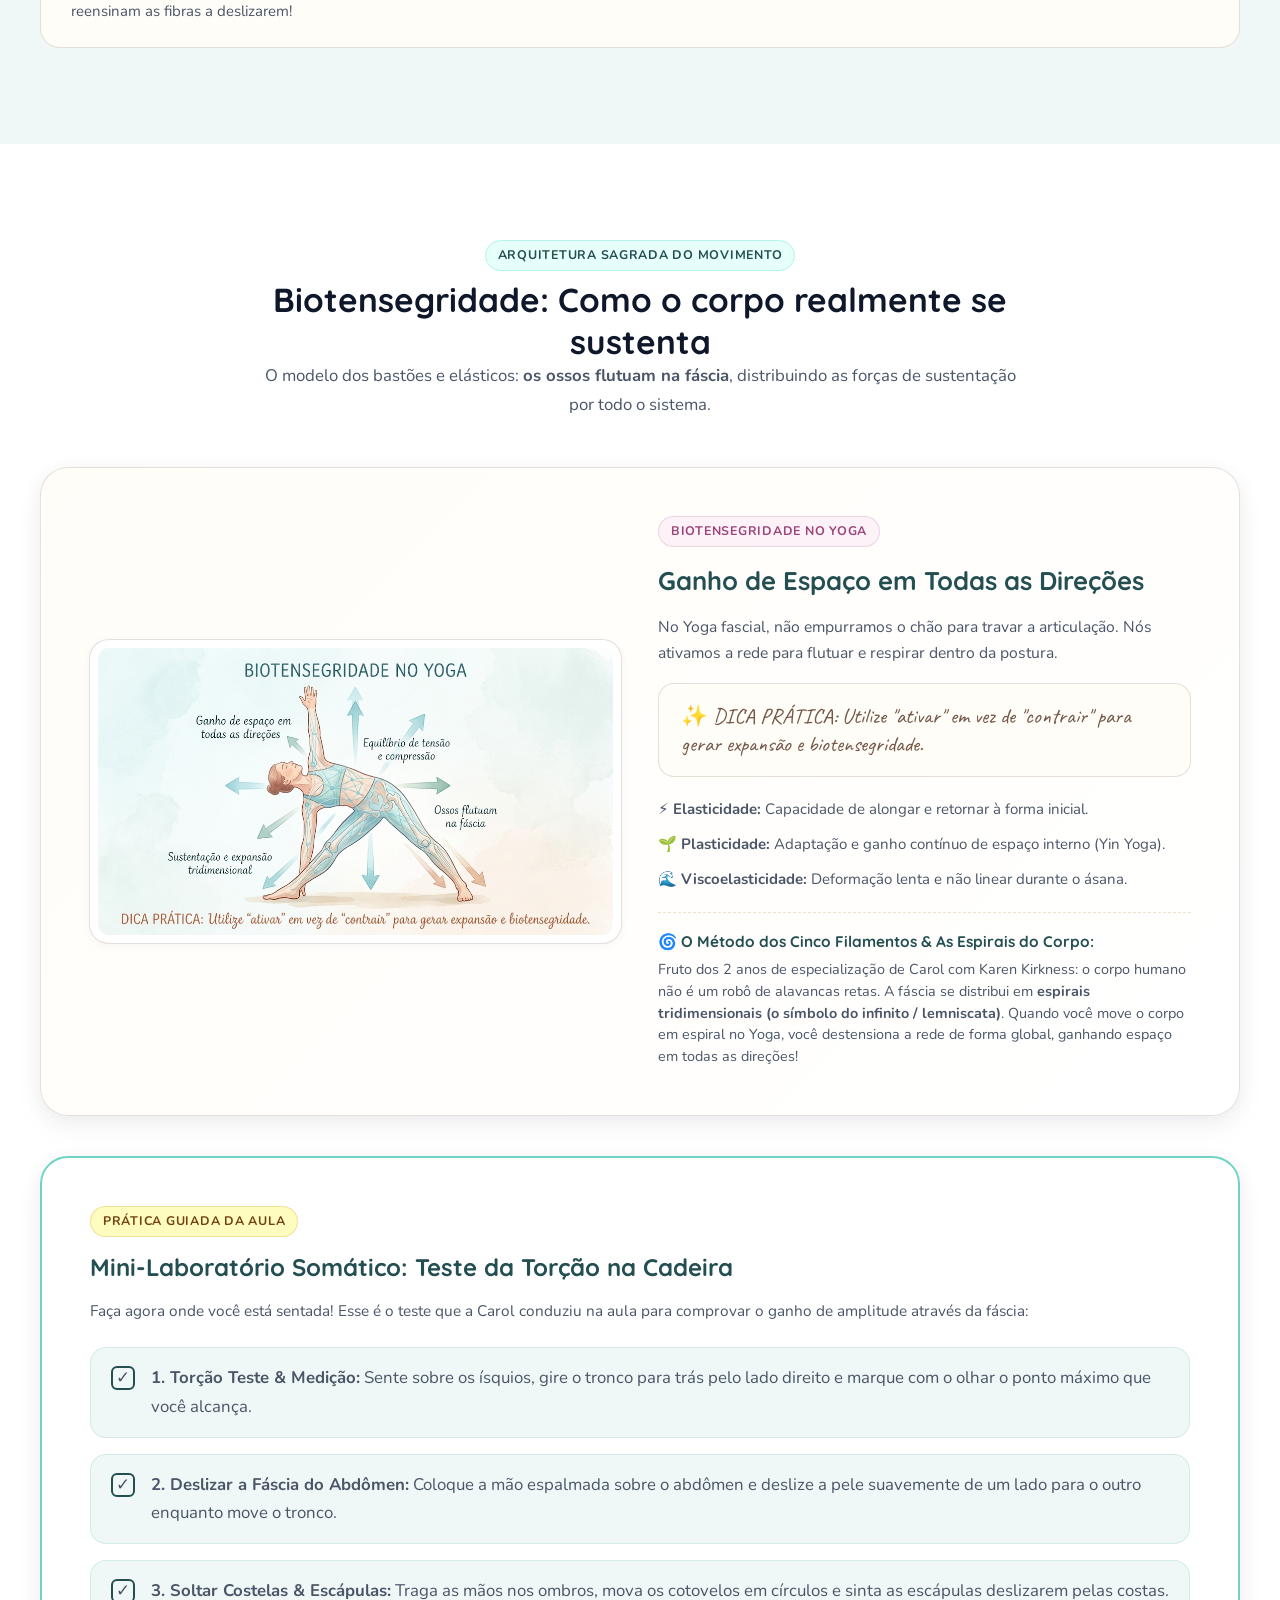
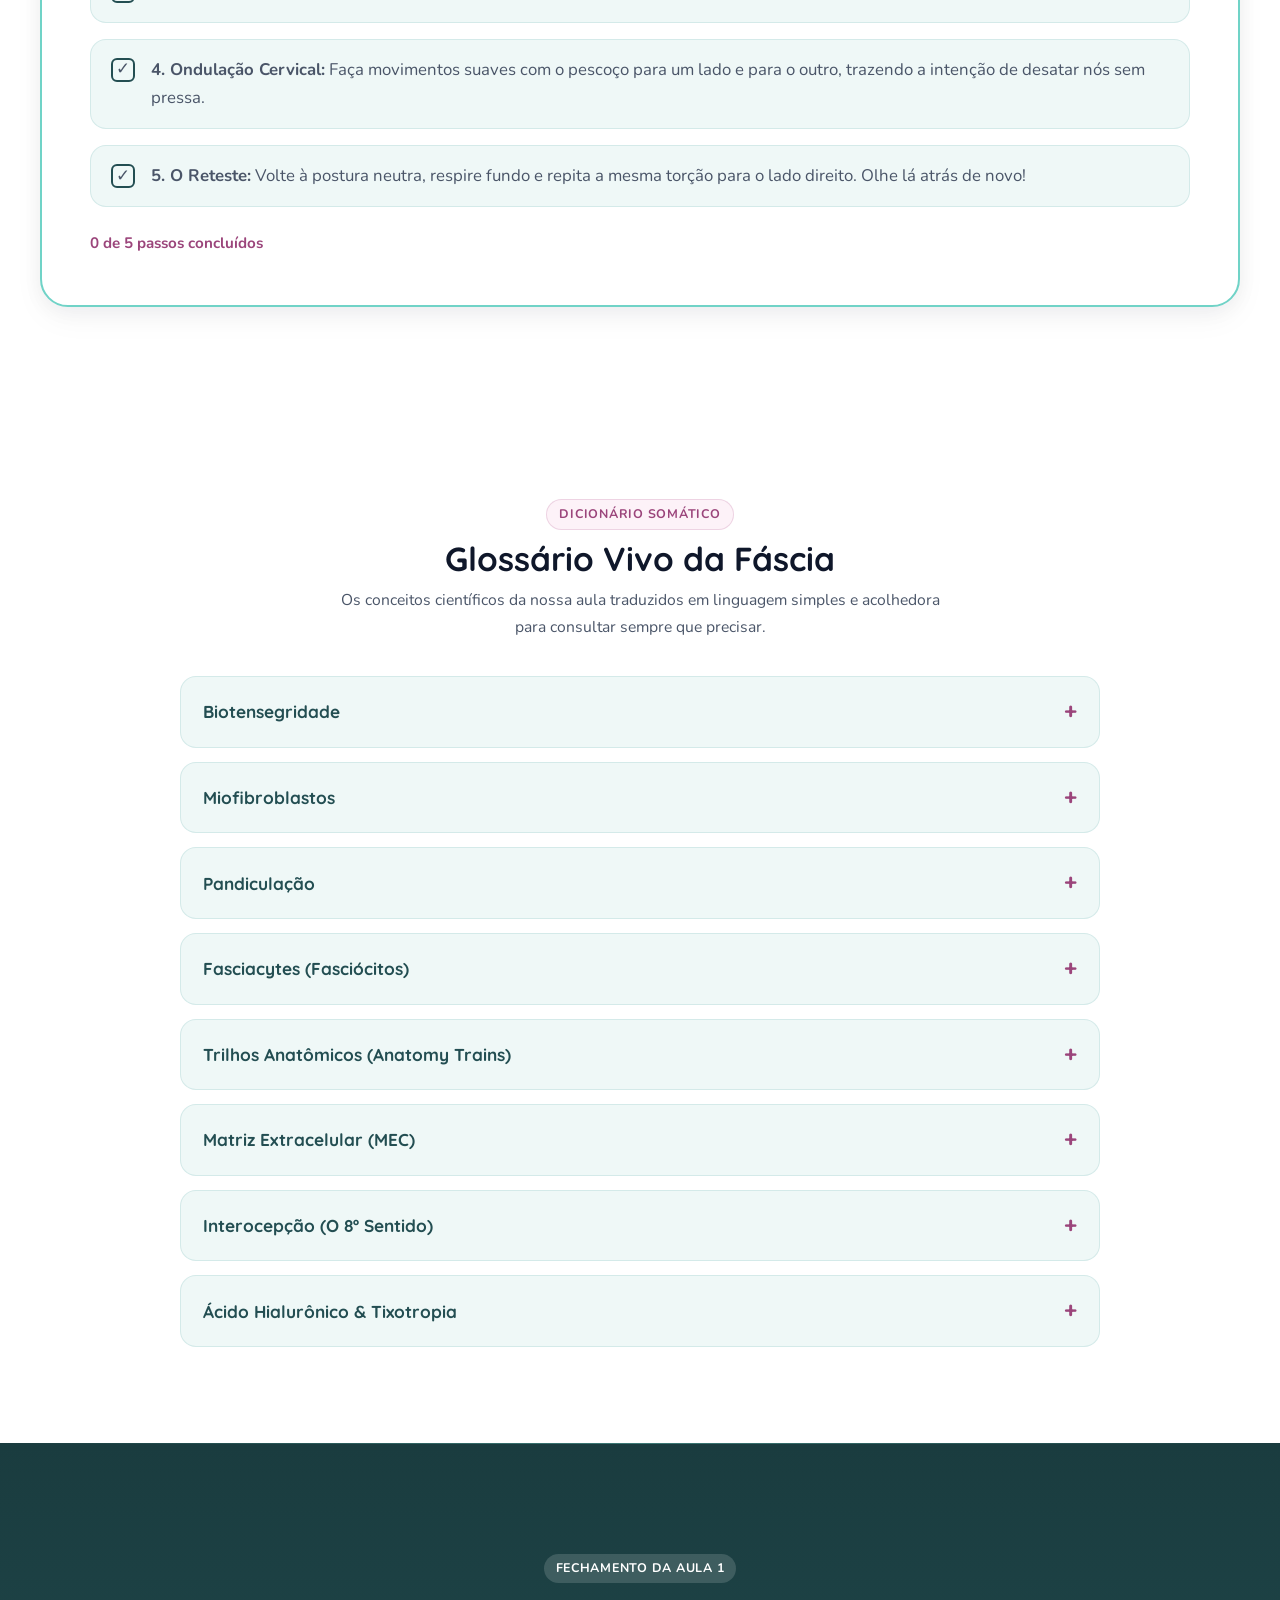
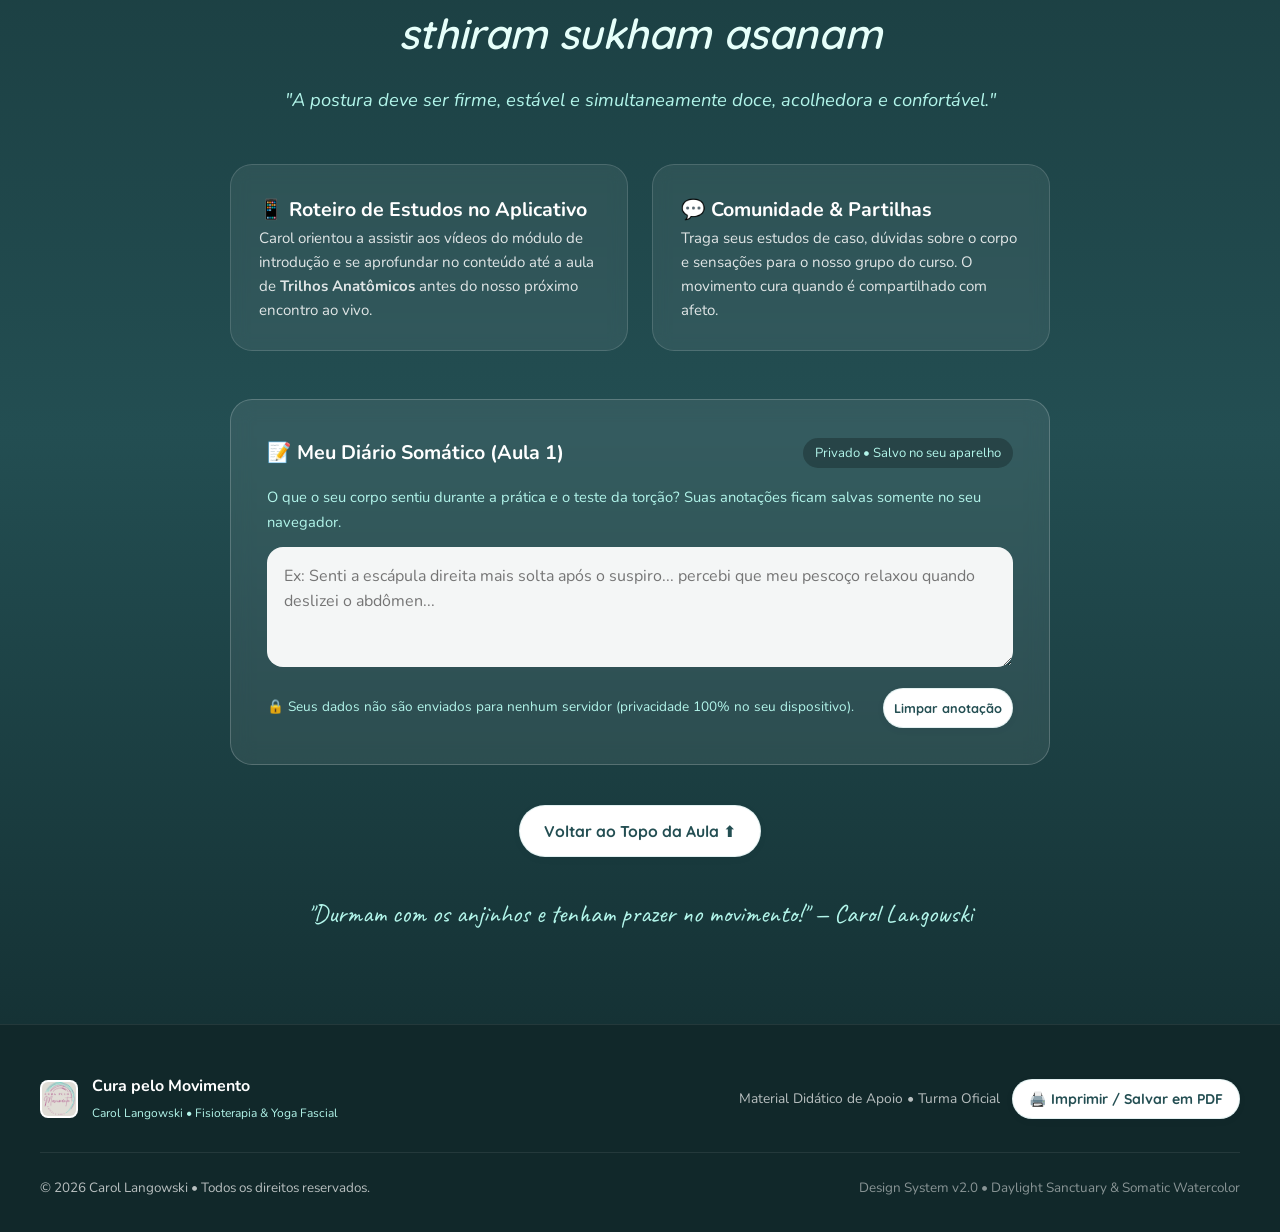
==== commit 22bd08b5: "fix: apply deep audit cure plan (a11y headings, wcag contrast, anti-slop) (v1.2.1)" ====
--- a/src/index.html
+++ b/src/index.html
@@ -72,7 +72,7 @@
         <div class="ritual-suspiro-card">
           <div class="ritual-suspiro-icon">🌬️</div>
           <div class="ritual-suspiro-text">
-            <h4>Ritual de Abertura: Sintonização &amp; Suspiro</h4>
+            <h2>Ritual de Abertura: Sintonização &amp; Suspiro</h2>
             <p id="suspiro-status-text">
               <em>"Mãos unidas em frente ao coração... Solte o ar com um suspiro relaxando o peito e a mandíbula."</em>
             </p>
@@ -765,7 +765,7 @@
       <div class="santuario-cards-grid" id="roteiro">
         <!-- Card 1: Tarefa da Turma -->
         <div class="santuario-card">
-          <h4>📱 Roteiro de Estudos no Aplicativo</h4>
+          <h3>📱 Roteiro de Estudos no Aplicativo</h3>
           <p>
             Carol orientou a assistir aos vídeos do módulo de introdução e se aprofundar no conteúdo até a aula de <strong>Trilhos Anatômicos</strong> antes do nosso próximo encontro ao vivo.
           </p>
@@ -773,7 +773,7 @@
 
         <!-- Card 2: Partilha e Dúvidas -->
         <div class="santuario-card">
-          <h4>💬 Comunidade &amp; Partilhas</h4>
+          <h3>💬 Comunidade &amp; Partilhas</h3>
           <p>
             Traga seus estudos de caso, dúvidas sobre o corpo e sensações para o nosso grupo do curso. O movimento cura quando é compartilhado com afeto.
           </p>
@@ -783,7 +783,7 @@
       <!-- Diário Somático da Aluna (Persistência Local) -->
       <div class="diario-somatico-card">
         <div class="diario-header">
-          <h4>📝 Meu Diário Somático (Aula 1)</h4>
+          <h3>📝 Meu Diário Somático (Aula 1)</h3>
           <span id="diario-status" class="diario-status-badge">Privado • Salvo no seu aparelho</span>
         </div>
         <p style="font-size:0.92rem;color:var(--carol-soft-mint);margin-bottom:12px;">
--- a/assets/css/styles.css
+++ b/assets/css/styles.css
@@ -20,17 +20,17 @@
   --carol-bg-card: #FFFFFF;
 
   /* Identidade do Selo (Aquarela & Afeto) */
-  --carol-orchid: #B1558D;
-  --carol-orchid-hover: #9A4377;
+  --carol-orchid: #9B457B;
+  --carol-orchid-hover: #823866;
   --carol-orchid-soft: #FDF2F8;
   --carol-turquoise: #70D3C7;
   --carol-sand-bg: #F9F5E9;
   --carol-sand-surface: #FFFDF8;
   --carol-sand-border: #EDE1C9;
-  --carol-terracotta: #907868;
+  --carol-terracotta: #735645;
 
   /* Acentos Solares & Quentes */
-  --carol-amber: #D69E2E;
+  --carol-amber: #975A16;
   --carol-amber-soft: #FEFCBF;
   --carol-amber-dark: #744210;
 
@@ -53,13 +53,13 @@
   --radius-card: 22px;
   --radius-pill: 999px;
 
-  /* Sombras Difusas Orgânicas */
-  --shadow-sm: 0 2px 8px rgba(35, 78, 82, 0.04);
-  --shadow-organic: 0 4px 20px rgba(35, 78, 82, 0.05), 0 12px 32px rgba(35, 78, 82, 0.04);
-  --shadow-hover: 0 8px 30px rgba(35, 78, 82, 0.12), 0 18px 48px rgba(35, 78, 82, 0.08);
+  /* Sombras Difusas Orgânicas e Neutras */
+  --shadow-sm: 0 2px 8px rgba(15, 23, 42, 0.04);
+  --shadow-organic: 0 4px 20px rgba(15, 23, 42, 0.05), 0 12px 32px rgba(15, 23, 42, 0.04);
+  --shadow-hover: 0 8px 30px rgba(15, 23, 42, 0.10), 0 18px 48px rgba(15, 23, 42, 0.06);
   --shadow-modal: 0 24px 64px rgba(15, 23, 42, 0.22);
   --border-subtle: 1px solid rgba(49, 151, 149, 0.14);
-  --border-sand: 1px solid rgba(144, 120, 104, 0.18);
+  --border-sand: 1px solid rgba(115, 86, 69, 0.18);
 }
 
 /* 2. RESET GLOBAL & FUNDAÇÃO */
@@ -101,6 +101,13 @@
   max-width: 100%;
   height: auto;
   display: block;
+}
+
+/* Hierarquia Tipográfica Harmônica (Escala semântica controlada) */
+h2:not(.mantra-title) {
+  font-family: var(--font-title);
+  font-size: clamp(1.45rem, 2.6vw, 2.1rem) !important;
+  line-height: 1.25;
 }
 
 button {
@@ -208,7 +215,10 @@
   font-weight: 600;
   font-size: 0.94rem;
   color: var(--carol-ink-sub);
-  padding: 6px 12px;
+  padding: 8px 14px;
+  min-height: 40px;
+  display: inline-flex;
+  align-items: center;
   border-radius: var(--radius-pill);
   transition: all 0.2s ease;
 }
@@ -387,25 +397,14 @@
 /* Ritual do Suspiro (Card Afetuoso no Hero) */
 .ritual-suspiro-card {
   background: var(--carol-sand-surface);
-  border: var(--border-sand);
+  border: 1.5px solid rgba(49, 151, 149, 0.22);
   border-radius: var(--radius-card);
-  padding: 20px 24px;
-  display: flex;
-  align-items: center;
-  gap: 16px;
-  box-shadow: var(--shadow-sm);
+  padding: 22px 26px;
+  display: flex;
+  align-items: center;
+  gap: 18px;
+  box-shadow: 0 4px 18px rgba(35, 78, 82, 0.05);
   position: relative;
-  overflow: hidden;
-}
-
-.ritual-suspiro-card::before {
-  content: "";
-  position: absolute;
-  left: 0;
-  top: 0;
-  bottom: 0;
-  width: 5px;
-  background: linear-gradient(180deg, var(--carol-turquoise), var(--carol-orchid));
 }
 
 .ritual-suspiro-icon {
@@ -413,9 +412,11 @@
   flex-shrink: 0;
 }
 
+.ritual-suspiro-text h2,
+.ritual-suspiro-text h3,
 .ritual-suspiro-text h4 {
   font-family: var(--font-title);
-  font-size: 1.05rem;
+  font-size: 1.12rem;
   font-weight: 700;
   color: var(--carol-deep-teal);
   margin-bottom: 4px;
@@ -495,30 +496,23 @@
   display: flex;
   align-items: center;
   gap: 12px;
-  margin-bottom: 16px;
+  margin-bottom: 14px;
 }
 
 .card-icon-circle {
-  width: 48px;
-  height: 48px;
-  border-radius: 14px;
-  background: var(--carol-ice-mint);
-  color: var(--carol-deep-teal);
-  display: flex;
+  font-size: 1.6rem;
+  display: inline-flex;
   align-items: center;
   justify-content: center;
-  font-size: 1.4rem;
   flex-shrink: 0;
 }
 
 .card-icon-circle.orchid {
-  background: var(--carol-orchid-soft);
   color: var(--carol-orchid);
 }
 
 .card-icon-circle.amber {
-  background: var(--carol-amber-soft);
-  color: var(--carol-amber-dark);
+  color: var(--carol-amber);
 }
 
 .card-title {
@@ -651,7 +645,7 @@
   background: var(--carol-deep-teal);
   color: #FFFFFF;
   border-color: var(--carol-deep-teal);
-  box-shadow: 0 4px 16px rgba(35, 78, 82, 0.25);
+  box-shadow: 0 4px 16px rgba(15, 23, 42, 0.18);
 }
 
 .camada-pane {
@@ -851,7 +845,7 @@
 
 .mantra-title {
   font-family: var(--font-title);
-  font-size: clamp(2.4rem, 5vw, 3.8rem);
+  font-size: clamp(1.8rem, 3.5vw, 2.6rem);
   font-style: italic;
   font-weight: 600;
   color: var(--carol-ice-mint);
@@ -1257,7 +1251,7 @@
     color: #111111 !important;
   }
 
-  .santuario-card h4, .santuario-card p {
+  .santuario-card h3, .santuario-card h4, .santuario-card p {
     color: #111111 !important;
   }
 
@@ -1266,7 +1260,7 @@
     color: #111111 !important;
   }
 
-  .diario-header h4 {
+  .diario-header h3, .diario-header h4, .diario-status-badge, .diario-actions {
     color: #111111 !important;
   }
 
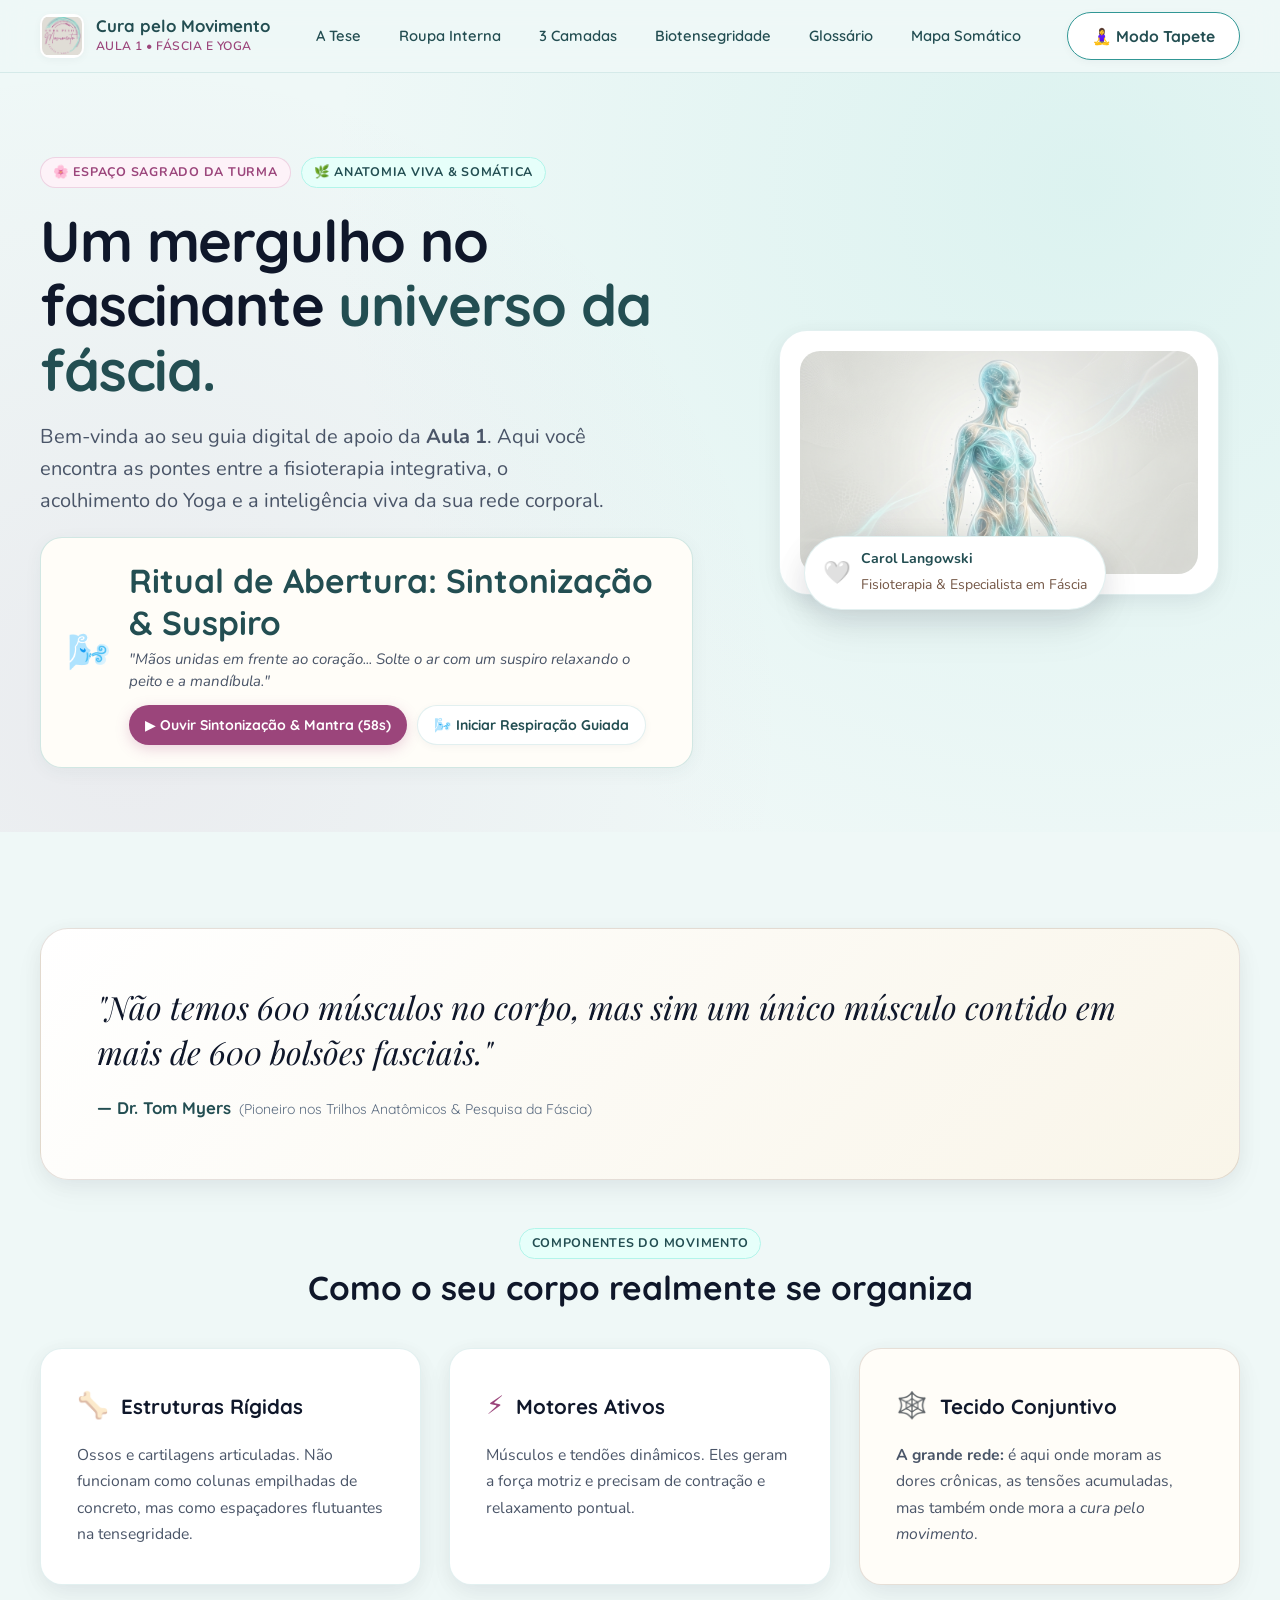
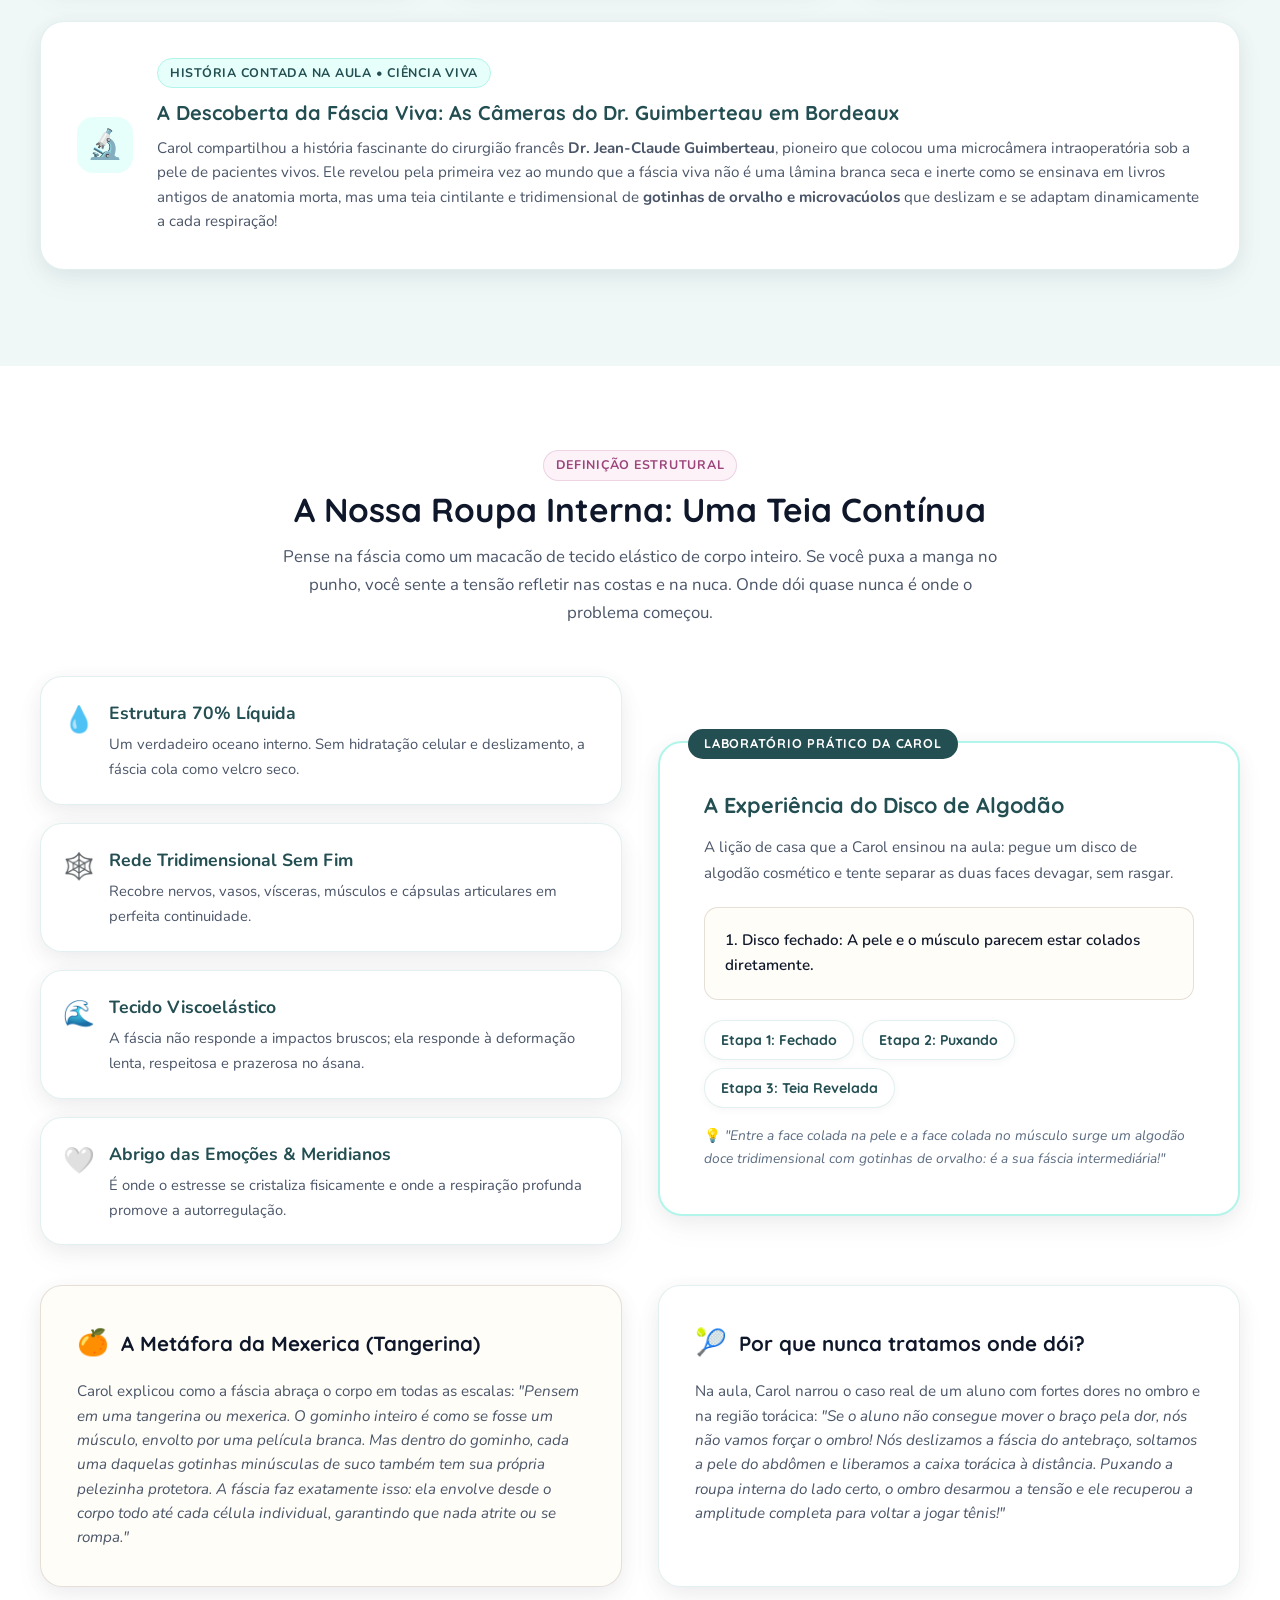
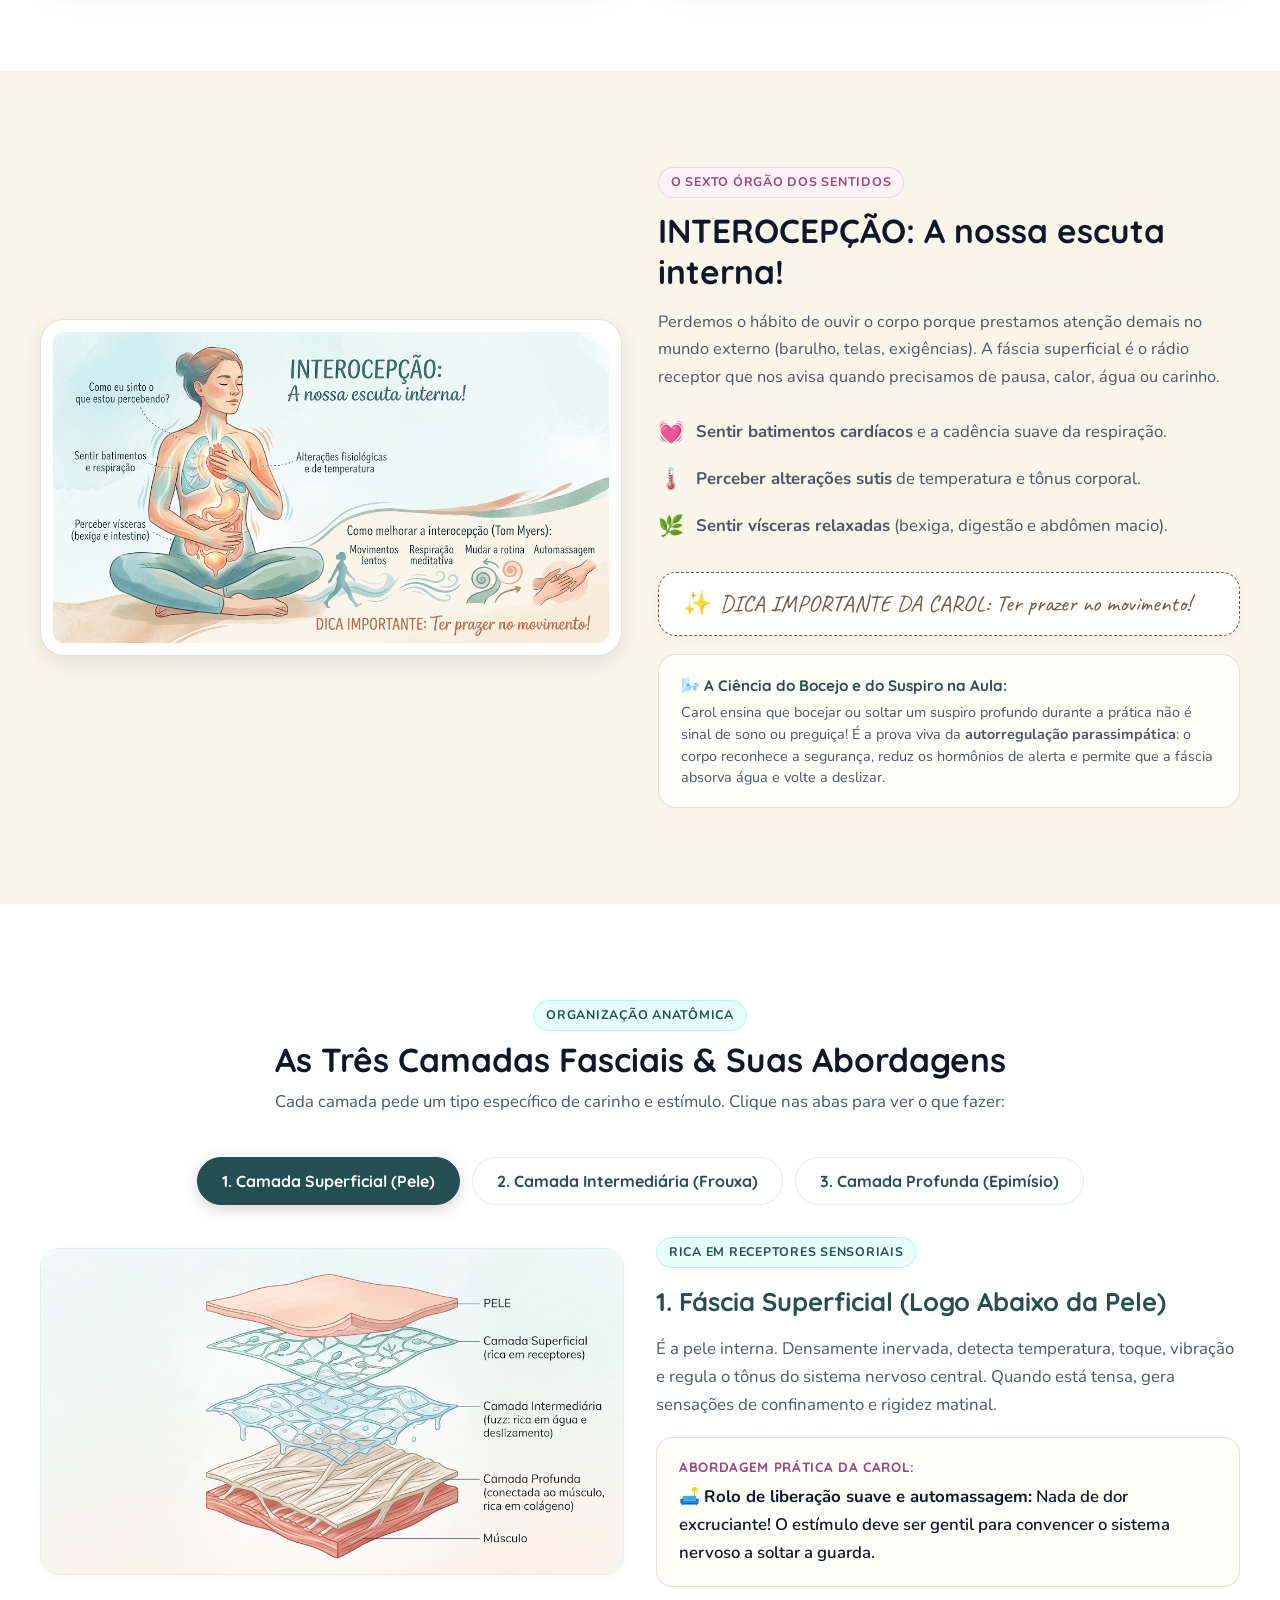
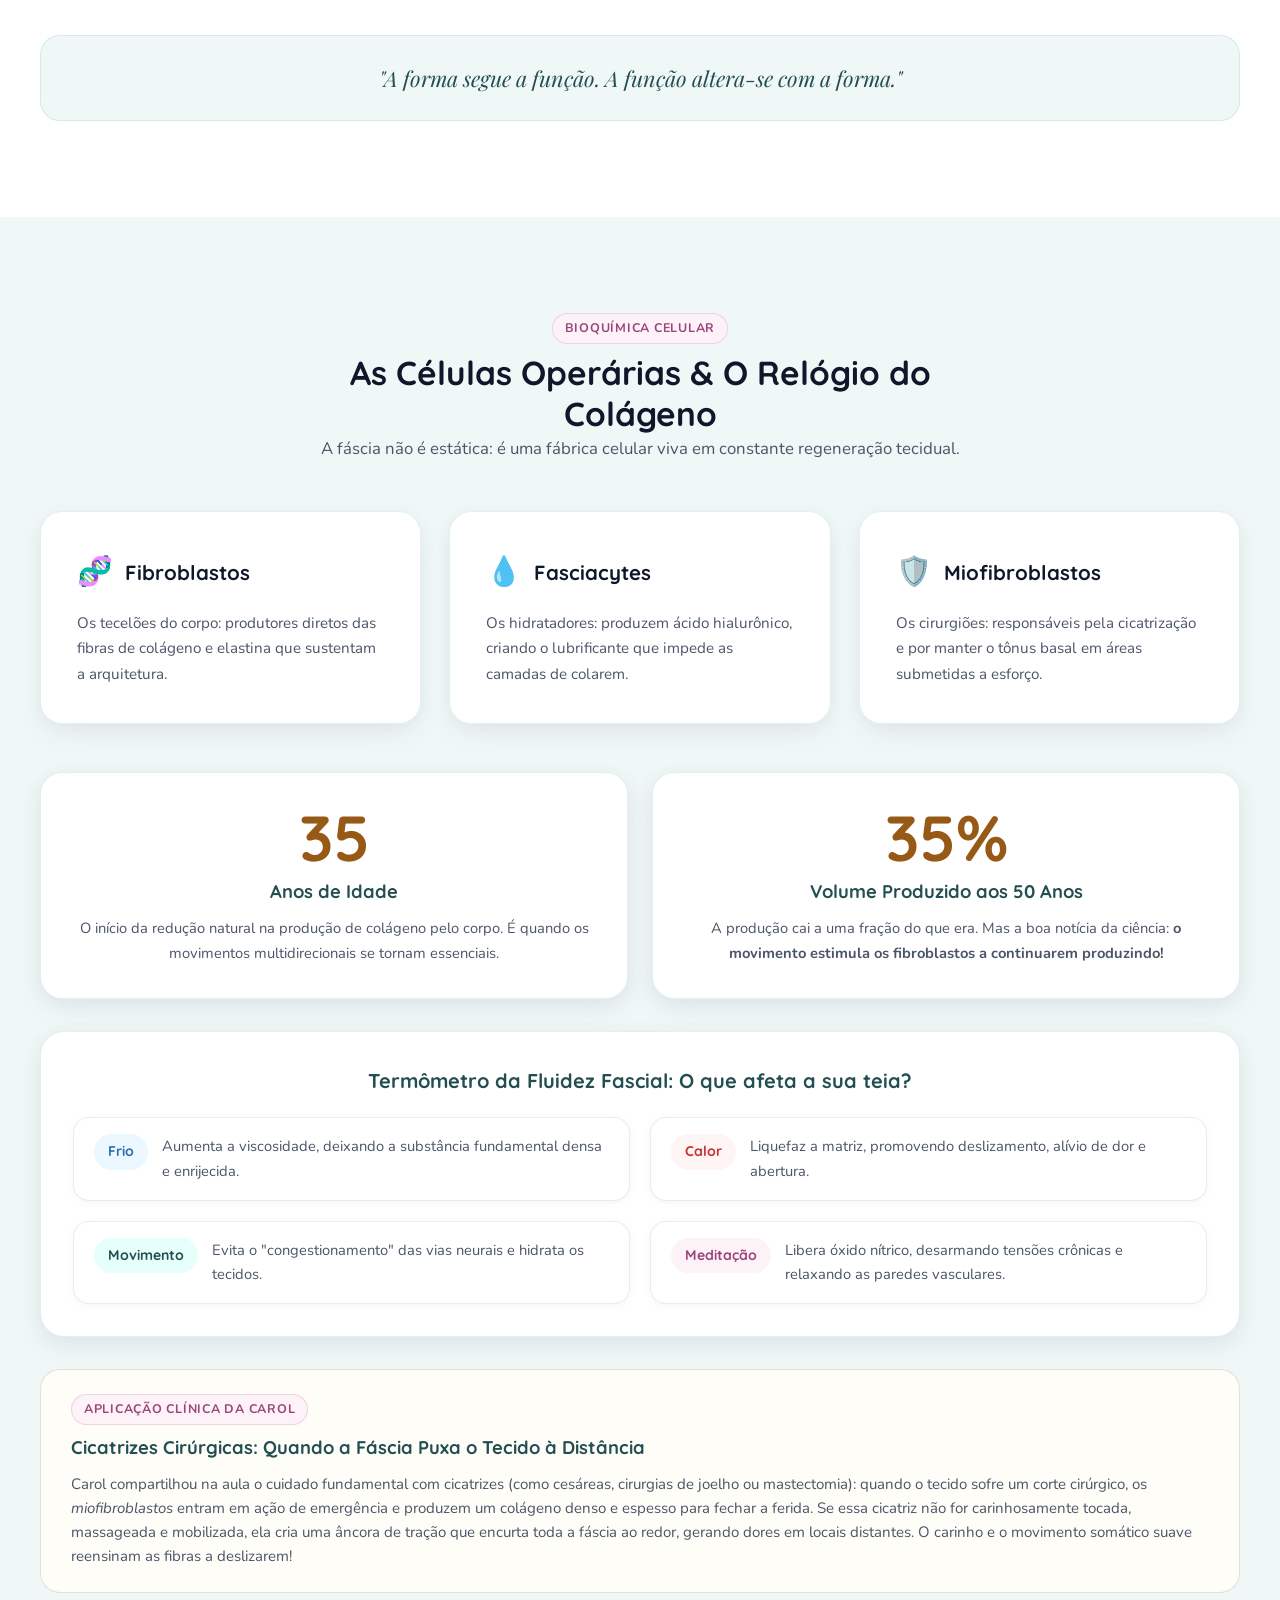
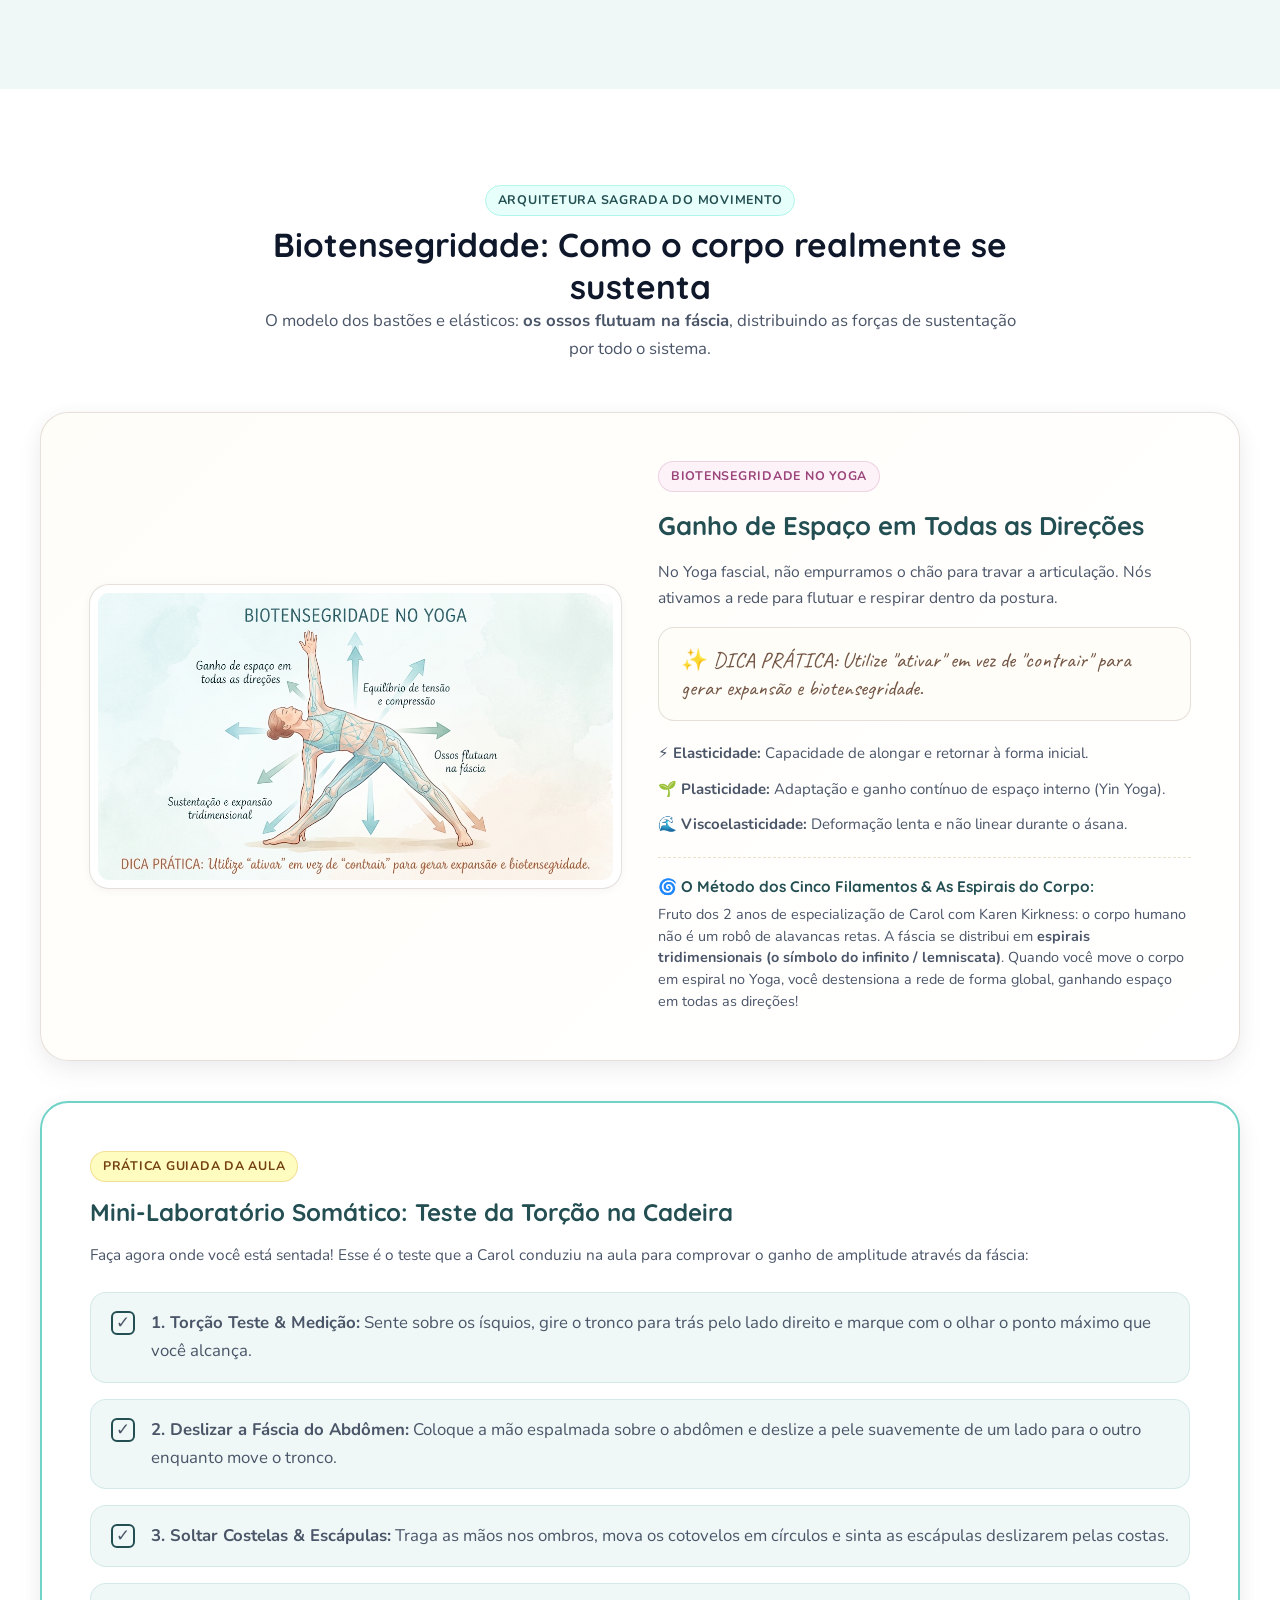
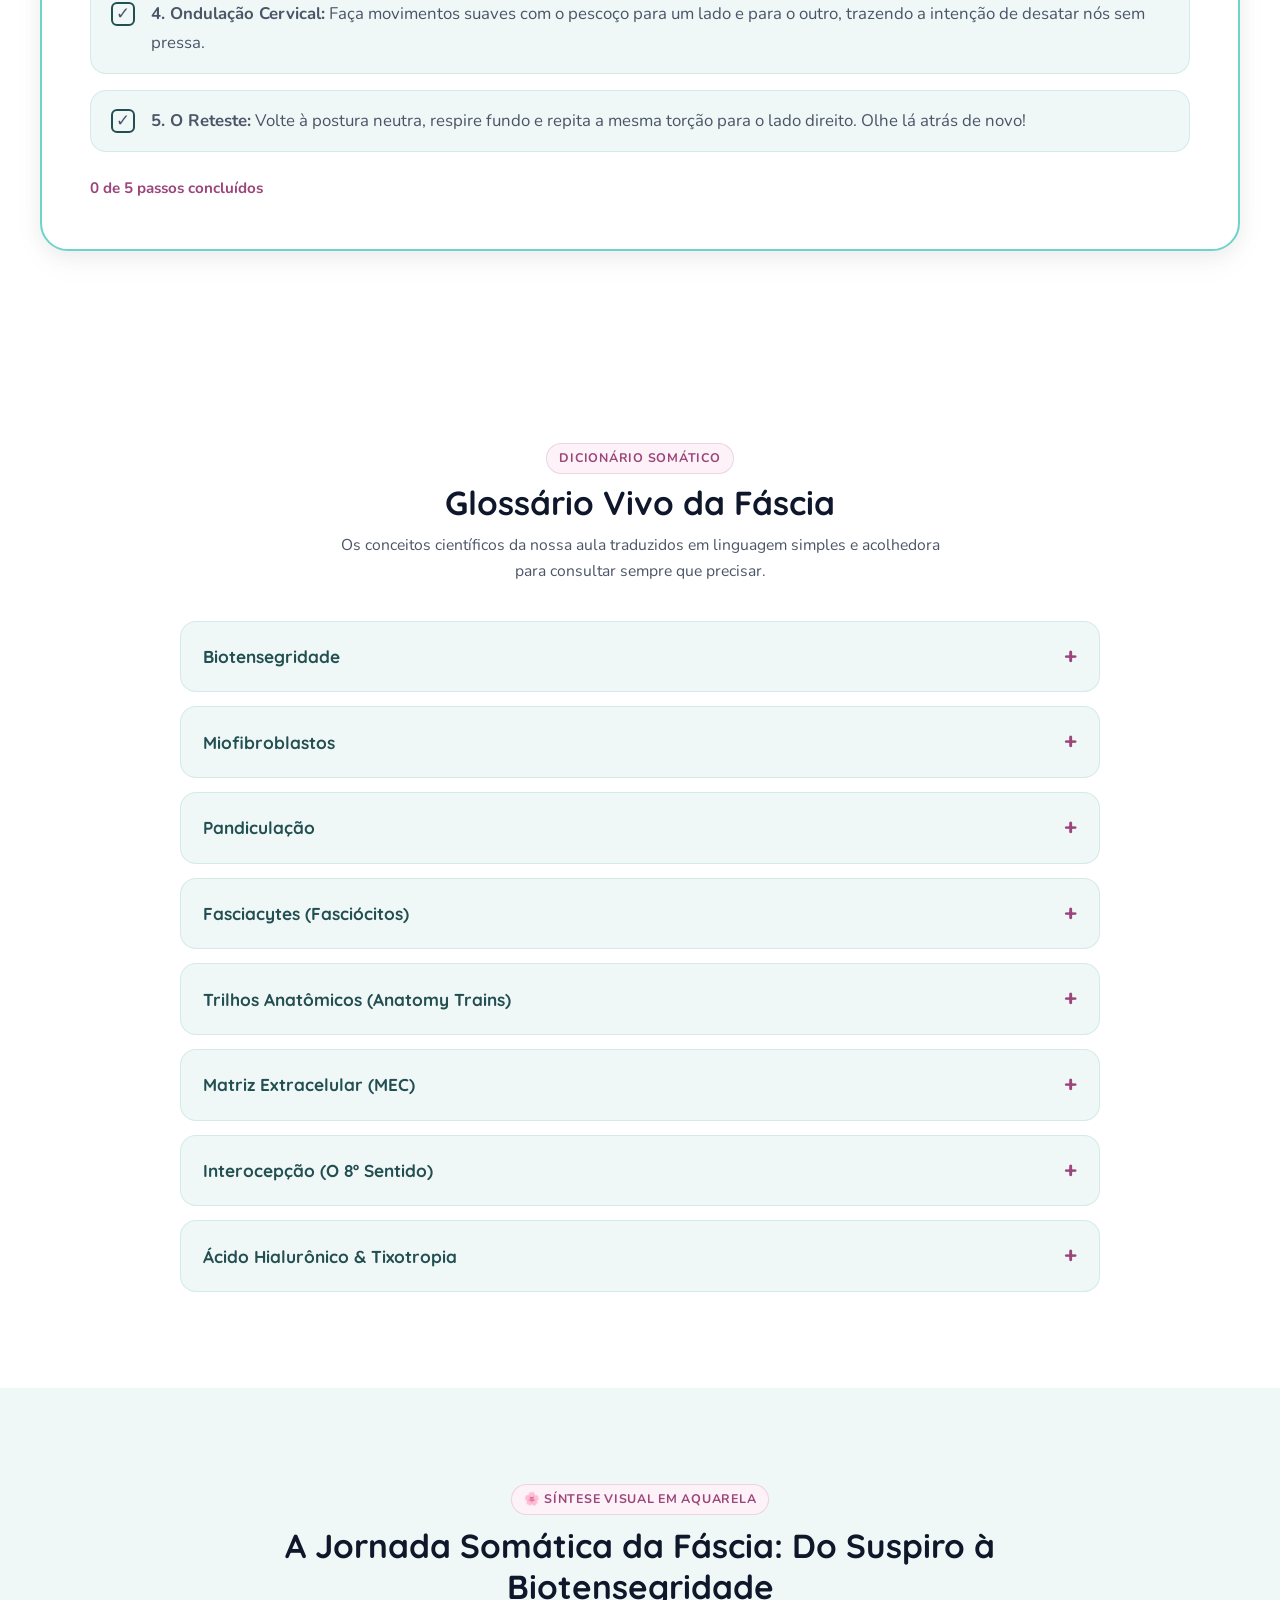
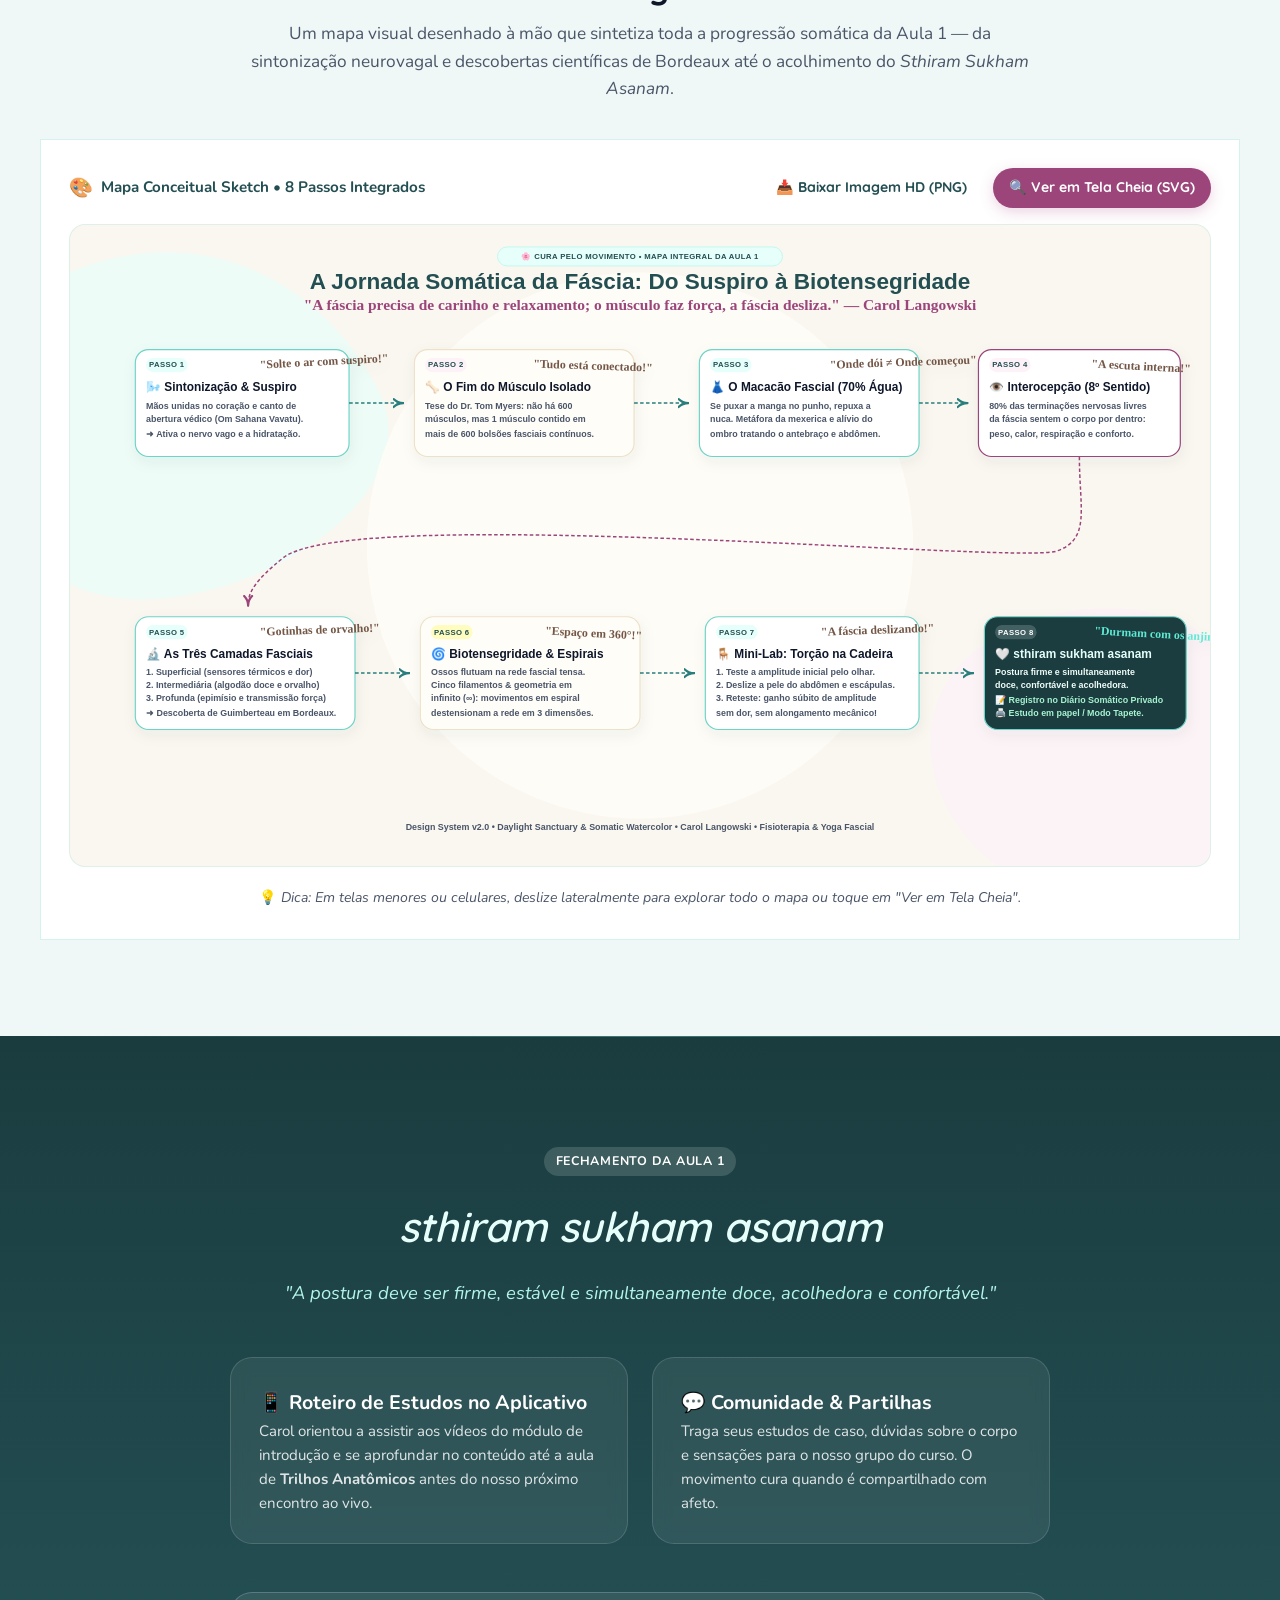
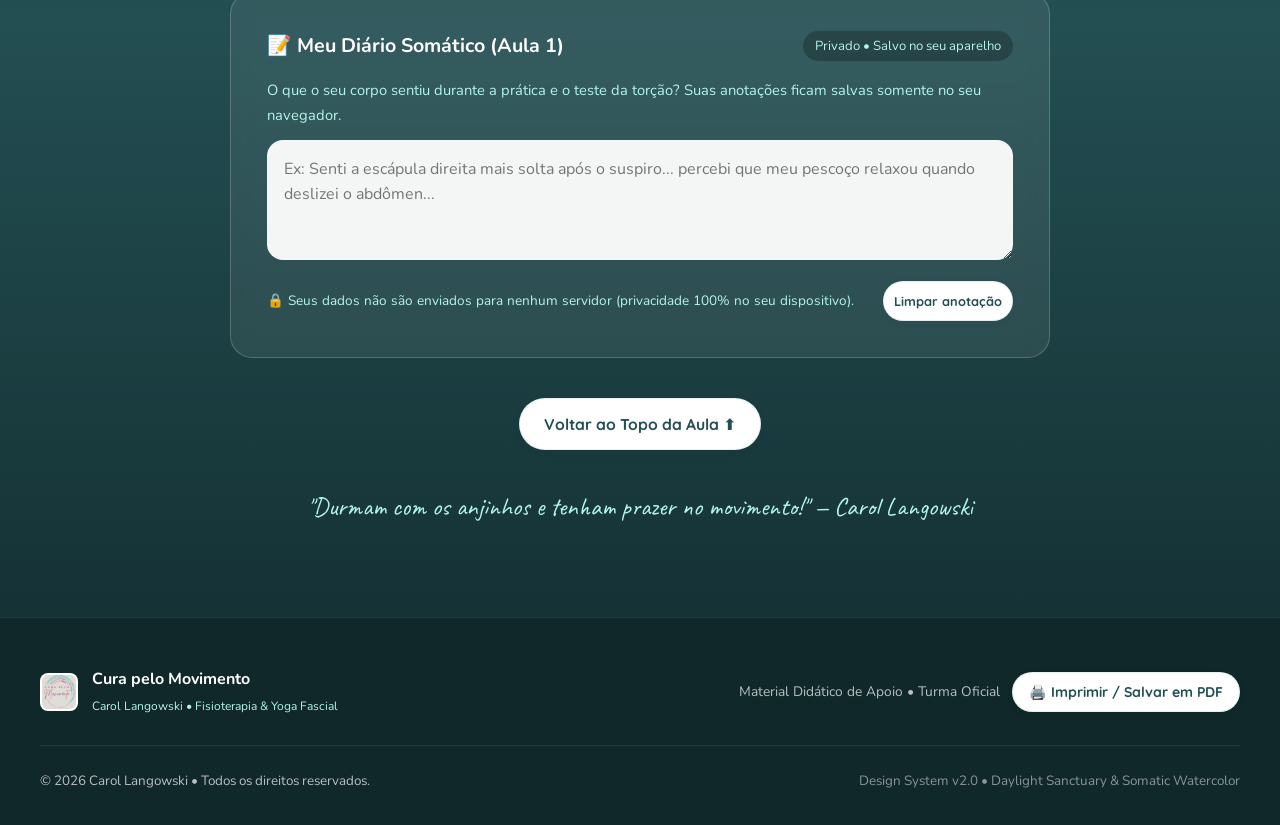
==== commit d24e6cb6: "fix: polish navbar layout, master somatic audio 58s, and add watercolor sketch flowchart (v1.2.2)" ====
--- a/src/index.html
+++ b/src/index.html
@@ -31,19 +31,18 @@
       <nav aria-label="Navegação do Guia">
         <ul class="navbar-nav">
           <li><a href="#tese" class="navbar-link">A Tese</a></li>
-          <li><a href="#roupa-interna" class="navbar-link">A Roupa Interna</a></li>
-          <li><a href="#interocepcao" class="navbar-link">Interocepção</a></li>
+          <li><a href="#roupa-interna" class="navbar-link">Roupa Interna</a></li>
           <li><a href="#camadas" class="navbar-link">3 Camadas</a></li>
-          <li><a href="#colageno" class="navbar-link">Colágeno</a></li>
           <li><a href="#biotensegridade" class="navbar-link">Biotensegridade</a></li>
           <li><a href="#glossario" class="navbar-link">Glossário</a></li>
-          <li><a href="#roteiro" class="navbar-link">Roteiro</a></li>
+          <li><a href="#mapa-jornada" class="navbar-link">Mapa Somático</a></li>
         </ul>
       </nav>
 
       <div class="navbar-actions">
-        <button type="button" id="btn-toggle-tapete" class="btn btn-secondary btn-sm" aria-pressed="false" title="Aumenta as letras e realça os exercícios para ver de longe no tapete">🧘‍♀️ Modo Tapete</button>
-        <a href="#santuario-pratica" class="btn btn-primary btn-sm">Ir para o Tapetinho 🧘‍♀️</a>
+        <button type="button" id="btn-toggle-tapete" class="btn btn-tapete-nav" aria-pressed="false" title="Aumenta as letras e realça os exercícios para ver de longe no tapete">
+          🧘‍♀️ Modo Tapete
+        </button>
       </div>
     </div>
     <div id="scroll-progress" class="scroll-progress-bar" role="progressbar" aria-label="Progresso da leitura da aula"></div>
@@ -79,7 +78,7 @@
             <audio id="audio-sintonizacao" src="../assets/audio/sintonizacao-carol.mp3" preload="none"></audio>
             <div style="margin-top:12px;display:flex;gap:10px;flex-wrap:wrap;">
               <button type="button" id="btn-audio-carol" class="btn btn-orchid btn-sm" aria-pressed="false" aria-label="Ouvir voz e mantra da Carol">
-                ▶ Ouvir Voz da Carol (51s)
+                ▶ Ouvir Sintonização &amp; Mantra (58s)
               </button>
               <button type="button" id="btn-play-suspiro" class="btn btn-secondary btn-sm" aria-label="Iniciar respiração com suspiro guiado">
                 🌬️ Iniciar Respiração Guiada
@@ -749,7 +748,52 @@
   </section>
 
   <!-- ========================================================================
-       9. SANTUÁRIO DA PRÁTICA & ROTEIRO DA TURMA (FECHAMENTO)
+       9. MAPA SOMÁTICO & FLUXOGRAMA VISUAL DA JORNADA
+       ======================================================================== -->
+  <section class="section-mapa-jornada" id="mapa-jornada" style="padding:clamp(60px,8vw,96px) 0;background:var(--carol-bg-mist);">
+    <div class="container">
+      <div style="text-align:center;max-width:780px;margin:0 auto 36px;">
+        <span class="tag-pill tag-orchid">🌸 Síntese Visual em Aquarela</span>
+        <h2 style="font-family:var(--font-title);font-size:clamp(1.8rem,3vw,2.4rem);color:var(--carol-ink-title);margin-top:10px;margin-bottom:12px;">
+          A Jornada Somática da Fáscia: Do Suspiro à Biotensegridade
+        </h2>
+        <p style="font-size:1.08rem;color:var(--carol-ink-body);line-height:1.6;">
+          Um mapa visual desenhado à mão que sintetiza toda a progressão somática da Aula 1 — da sintonização neurovagal e descobertas científicas de Bordeaux até o acolhimento do <em>Sthiram Sukham Asanam</em>.
+        </p>
+      </div>
+
+      <!-- Card do Fluxograma com Moldura Orgânica e Ações -->
+      <div class="mapa-jornada-card" style="background:#FFFFFF;border-radius:var(--radius-lg);padding:clamp(16px,3vw,28px);box-shadow:var(--carol-shadow-card);border:1px solid rgba(112,211,199,0.3);position:relative;">
+        <div style="display:flex;justify-content:space-between;align-items:center;margin-bottom:16px;flex-wrap:wrap;gap:12px;">
+          <div style="display:flex;align-items:center;gap:8px;">
+            <span style="font-size:1.2rem;">🎨</span>
+            <strong style="color:var(--carol-deep-teal);font-size:0.95rem;">Mapa Conceitual Sketch • 8 Passos Integrados</strong>
+          </div>
+          <div style="display:flex;gap:10px;flex-wrap:wrap;">
+            <a href="../assets/img/fluxograma-jornada-fascia.png" target="_blank" class="btn btn-outline btn-sm" download="jornada-somatica-carol-langowski.png" style="text-decoration:none;">
+              📥 Baixar Imagem HD (PNG)
+            </a>
+            <a href="../assets/img/fluxograma-jornada-fascia.svg" target="_blank" class="btn btn-orchid btn-sm" style="text-decoration:none;">
+              🔍 Ver em Tela Cheia (SVG)
+            </a>
+          </div>
+        </div>
+
+        <div class="mapa-jornada-wrapper" style="border-radius:var(--radius-md);background:#FAF7F0;border:1px solid rgba(112,211,199,0.2);box-shadow:inset 0 2px 8px rgba(0,0,0,0.02);">
+          <img src="../assets/img/fluxograma-jornada-fascia.svg" alt="Fluxograma Somático da Aula 1 — Da Sintonização e Suspiro à Biotensegridade e Santuário de Prática" style="width:100%;max-width:100%;height:auto;display:block;border-radius:var(--radius-md);" loading="lazy">
+        </div>
+
+        <div style="margin-top:16px;text-align:center;">
+          <small style="color:var(--carol-warm-taupe);font-size:0.88rem;">
+            💡 <em>Dica: Em telas menores ou celulares, deslize lateralmente para explorar todo o mapa ou toque em "Ver em Tela Cheia".</em>
+          </small>
+        </div>
+      </div>
+    </div>
+  </section>
+
+  <!-- ========================================================================
+       10. SANTUÁRIO DA PRÁTICA & ROTEIRO DA TURMA (FECHAMENTO)
        ======================================================================== -->
   <section class="section-santuario" id="santuario-pratica">
     <div class="container santuario-inner">
--- a/assets/css/styles.css
+++ b/assets/css/styles.css
@@ -163,13 +163,15 @@
   align-items: center;
   justify-content: space-between;
   padding: 12px 0;
-  gap: 16px;
+  gap: 20px;
+  flex-wrap: nowrap;
 }
 
 .navbar-brand {
   display: flex;
   align-items: center;
   gap: 12px;
+  flex-shrink: 0;
 }
 
 .navbar-brand-logo {
@@ -180,11 +182,13 @@
   background: #FFF;
   padding: 2px;
   box-shadow: var(--shadow-sm);
+  flex-shrink: 0;
 }
 
 .navbar-brand-text {
   display: flex;
   flex-direction: column;
+  white-space: nowrap;
 }
 
 .navbar-brand-title {
@@ -193,33 +197,37 @@
   font-size: 1.05rem;
   color: var(--carol-deep-teal);
   line-height: 1.2;
+  white-space: nowrap;
 }
 
 .navbar-brand-sub {
-  font-size: 0.78rem;
+  font-size: 0.76rem;
   color: var(--carol-orchid);
   font-weight: 600;
   letter-spacing: 0.04em;
   text-transform: uppercase;
+  white-space: nowrap;
 }
 
 .navbar-nav {
   display: flex;
   align-items: center;
-  gap: 20px;
+  gap: 10px;
   list-style: none;
+  flex-shrink: 0;
 }
 
 .navbar-link {
   font-family: var(--font-title);
   font-weight: 600;
-  font-size: 0.94rem;
+  font-size: 0.92rem;
   color: var(--carol-ink-sub);
   padding: 8px 14px;
   min-height: 40px;
   display: inline-flex;
   align-items: center;
   border-radius: var(--radius-pill);
+  white-space: nowrap; /* Garante que nunca quebre texto verticalmente */
   transition: all 0.2s ease;
 }
 
@@ -232,10 +240,31 @@
   display: flex;
   align-items: center;
   gap: 12px;
-}
-
-.navbar-actions .btn {
-  width: auto; /* Previne que regras mobile forcem 100% na navbar */
+  flex-shrink: 0;
+}
+
+.btn-tapete-nav {
+  white-space: nowrap !important;
+  font-family: var(--font-title);
+  font-weight: 700;
+  font-size: 0.88rem;
+  padding: 8px 18px;
+  border-radius: var(--radius-pill);
+  border: 1.5px solid var(--carol-vibrant-teal);
+  color: var(--carol-deep-teal);
+  background: #FFFFFF;
+  display: inline-flex;
+  align-items: center;
+  gap: 8px;
+  box-shadow: var(--shadow-sm);
+  cursor: pointer;
+  transition: all 0.25s ease;
+}
+
+.btn-tapete-nav:hover {
+  background: var(--carol-ice-mint);
+  border-color: var(--carol-deep-teal);
+  transform: translateY(-1px);
 }
 
 /* Indicador de Leitura no Topo */
@@ -971,6 +1000,22 @@
 }
 
 @media (max-width: 480px) {
+  .navbar-inner {
+    gap: 8px;
+  }
+  .navbar-brand {
+    gap: 8px;
+  }
+  .navbar-brand-logo {
+    width: 38px;
+    height: 38px;
+  }
+  .navbar-brand-title {
+    font-size: 0.92rem;
+  }
+  .navbar-brand-sub {
+    font-size: 0.68rem;
+  }
   .fluidez-row-card {
     flex-direction: column;
     padding: 14px;
@@ -979,22 +1024,50 @@
   .navbar-actions {
     gap: 6px;
   }
-  .navbar-actions .btn {
+  .navbar-actions .btn,
+  .navbar-actions .btn-tapete-nav {
     padding: 6px 10px;
     font-size: 0.8rem;
   }
 }
 
+/* Blindagem da Seção do Mapa Somático contra Overflow */
+.mapa-jornada-card {
+  max-width: 100%;
+  overflow: hidden;
+  box-sizing: border-box;
+}
+
+.mapa-jornada-wrapper {
+  width: 100%;
+  max-width: 100%;
+  overflow-x: auto;
+  -webkit-overflow-scrolling: touch;
+  box-sizing: border-box;
+}
+
 @media (max-width: 360px) {
+  .navbar-inner {
+    gap: 6px;
+  }
+  .navbar-brand {
+    gap: 6px;
+  }
   .navbar-brand-sub {
     display: none;
   }
+  .navbar-brand-title {
+    font-size: 0.82rem;
+  }
   .navbar-brand-logo {
-    width: 36px;
-    height: 36px;
-  }
-  .navbar-actions a[href="#santuario-pratica"] {
-    display: none;
+    width: 30px;
+    height: 30px;
+    padding: 1px;
+  }
+  .navbar-actions .btn,
+  .navbar-actions .btn-tapete-nav {
+    padding: 4px 8px;
+    font-size: 0.72rem;
   }
 }
 
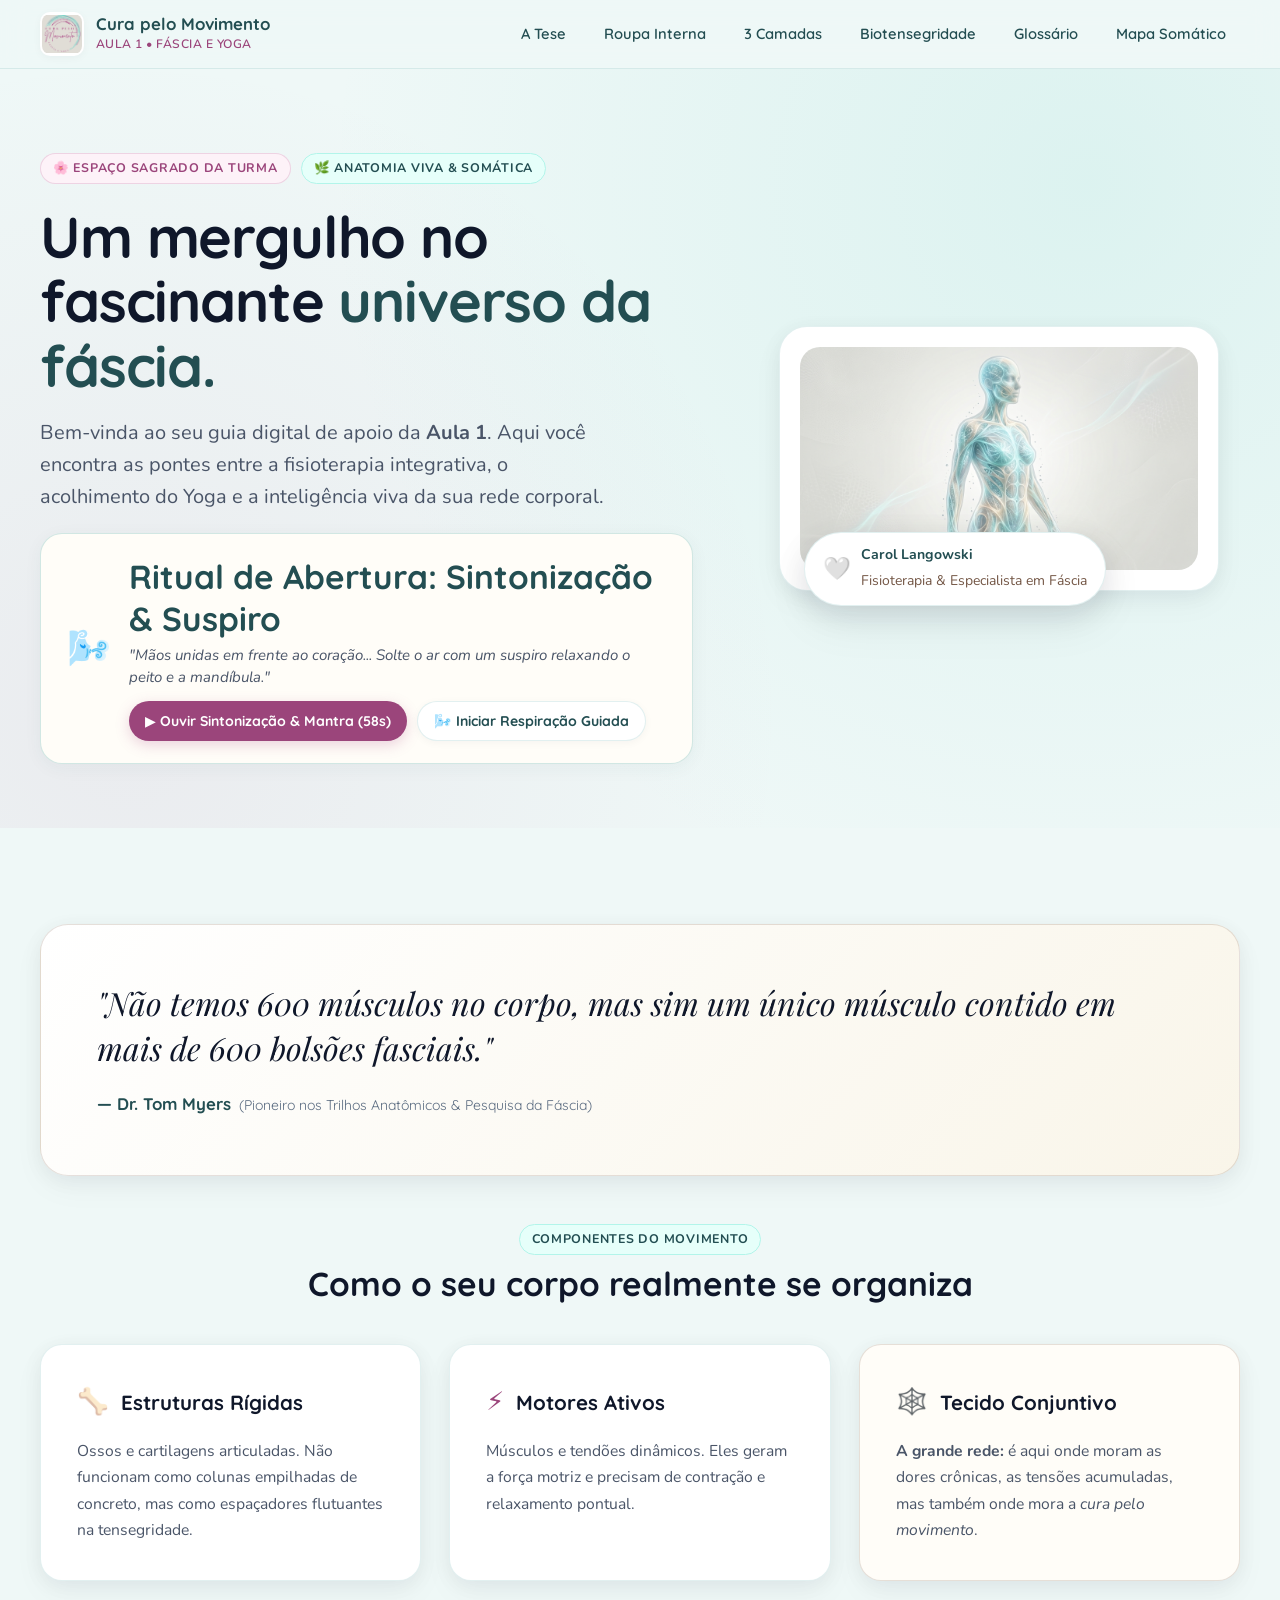
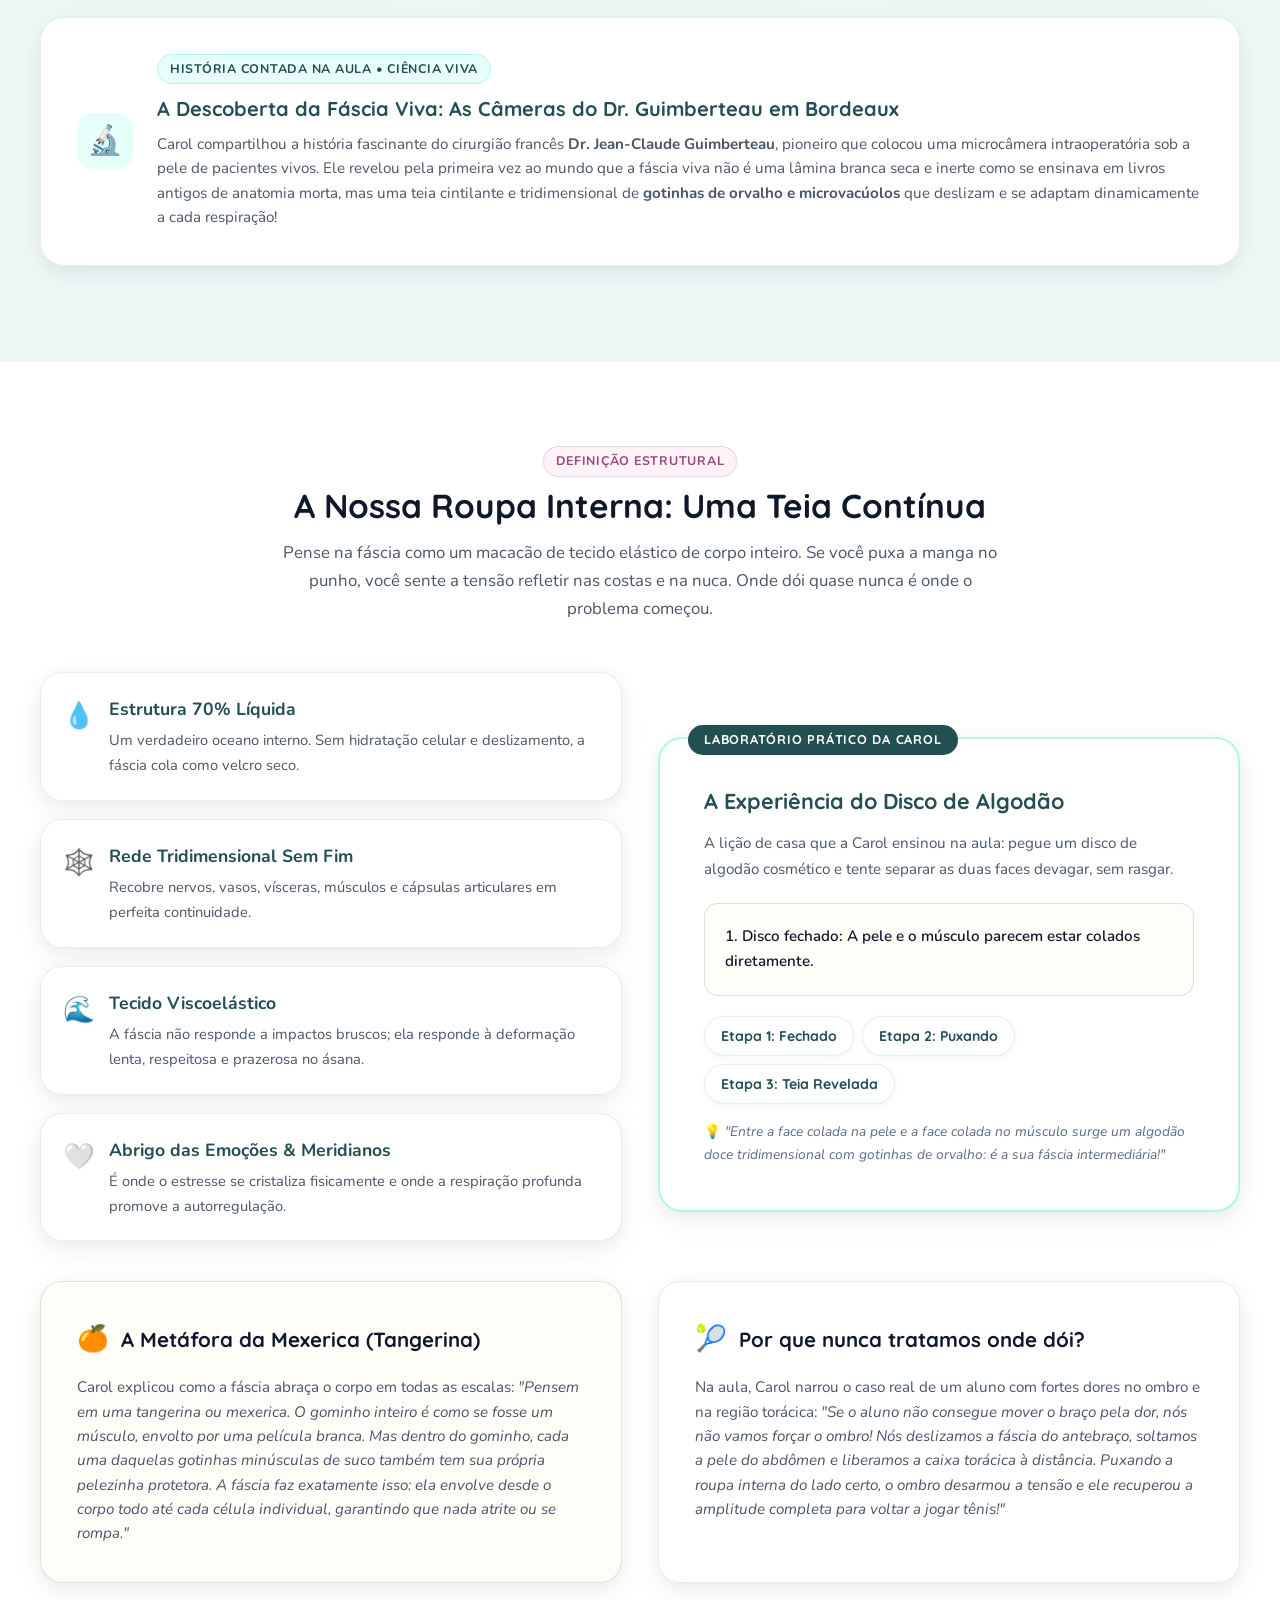
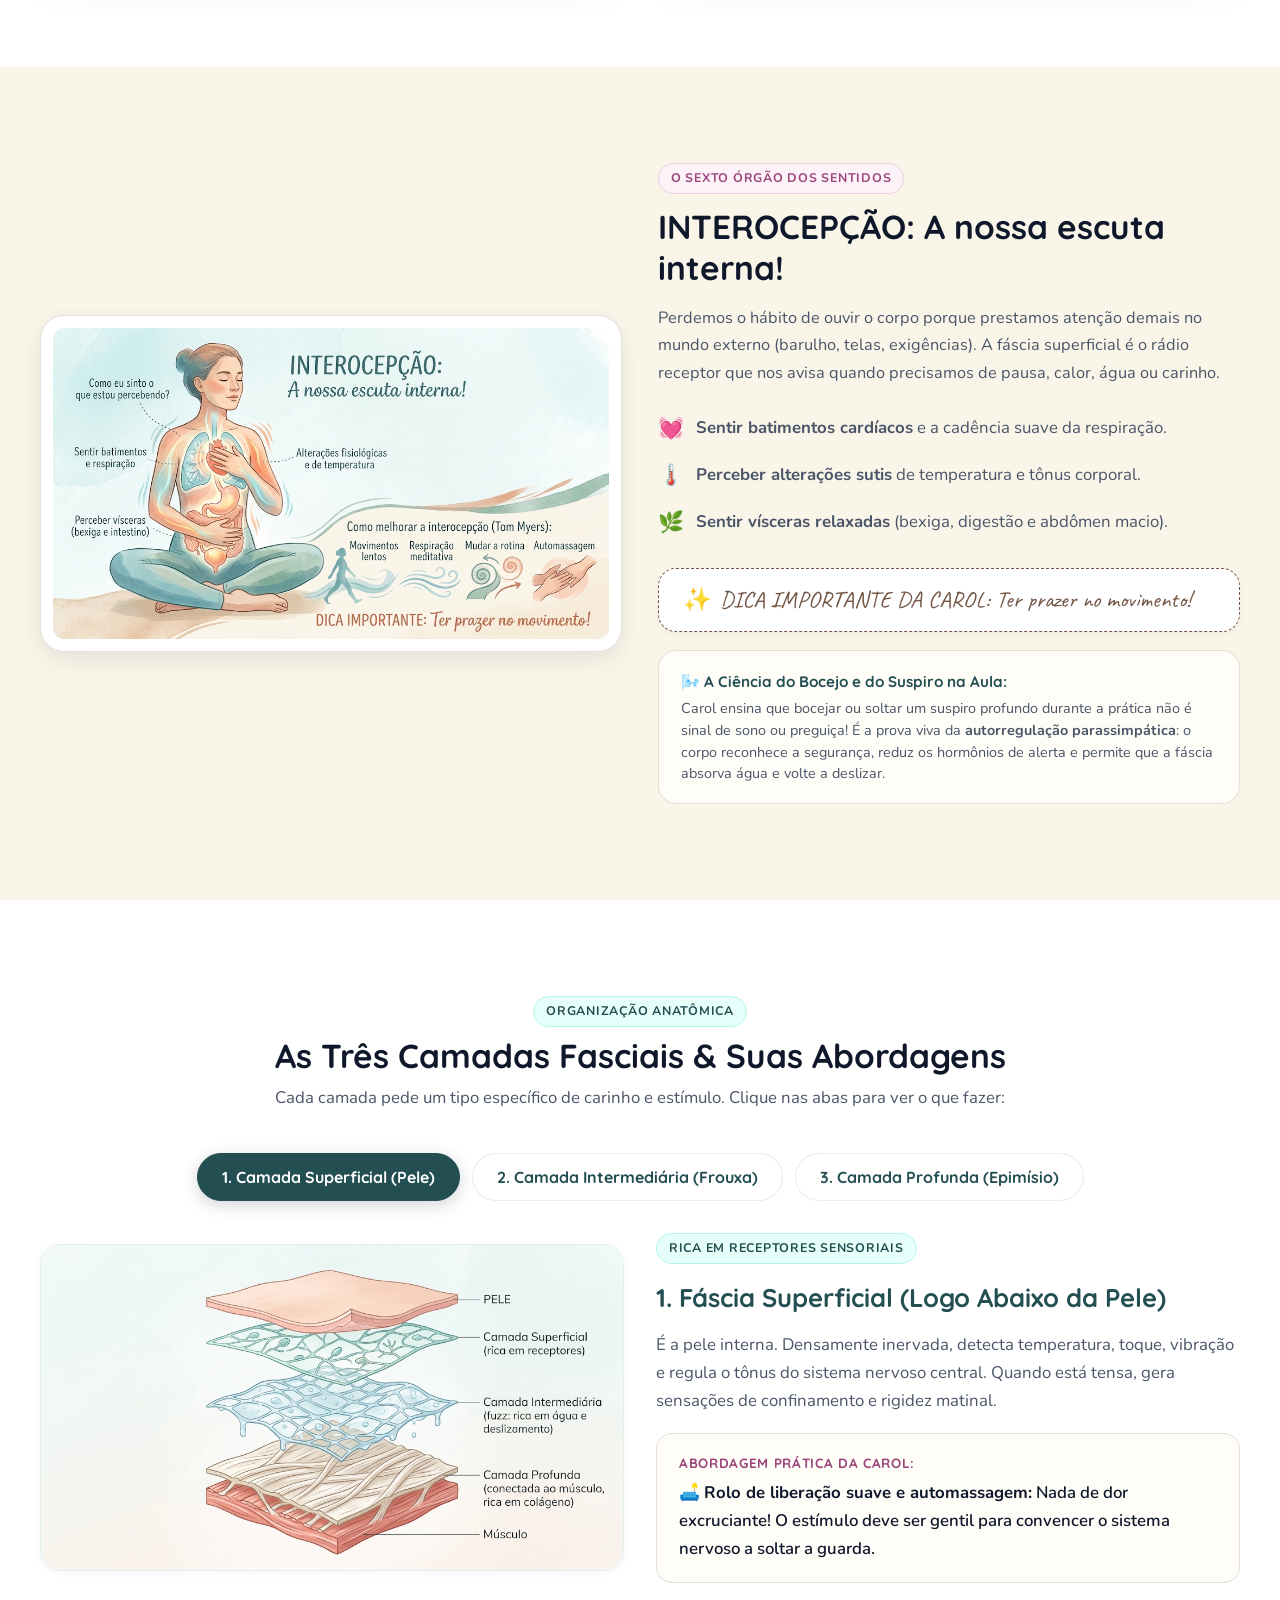
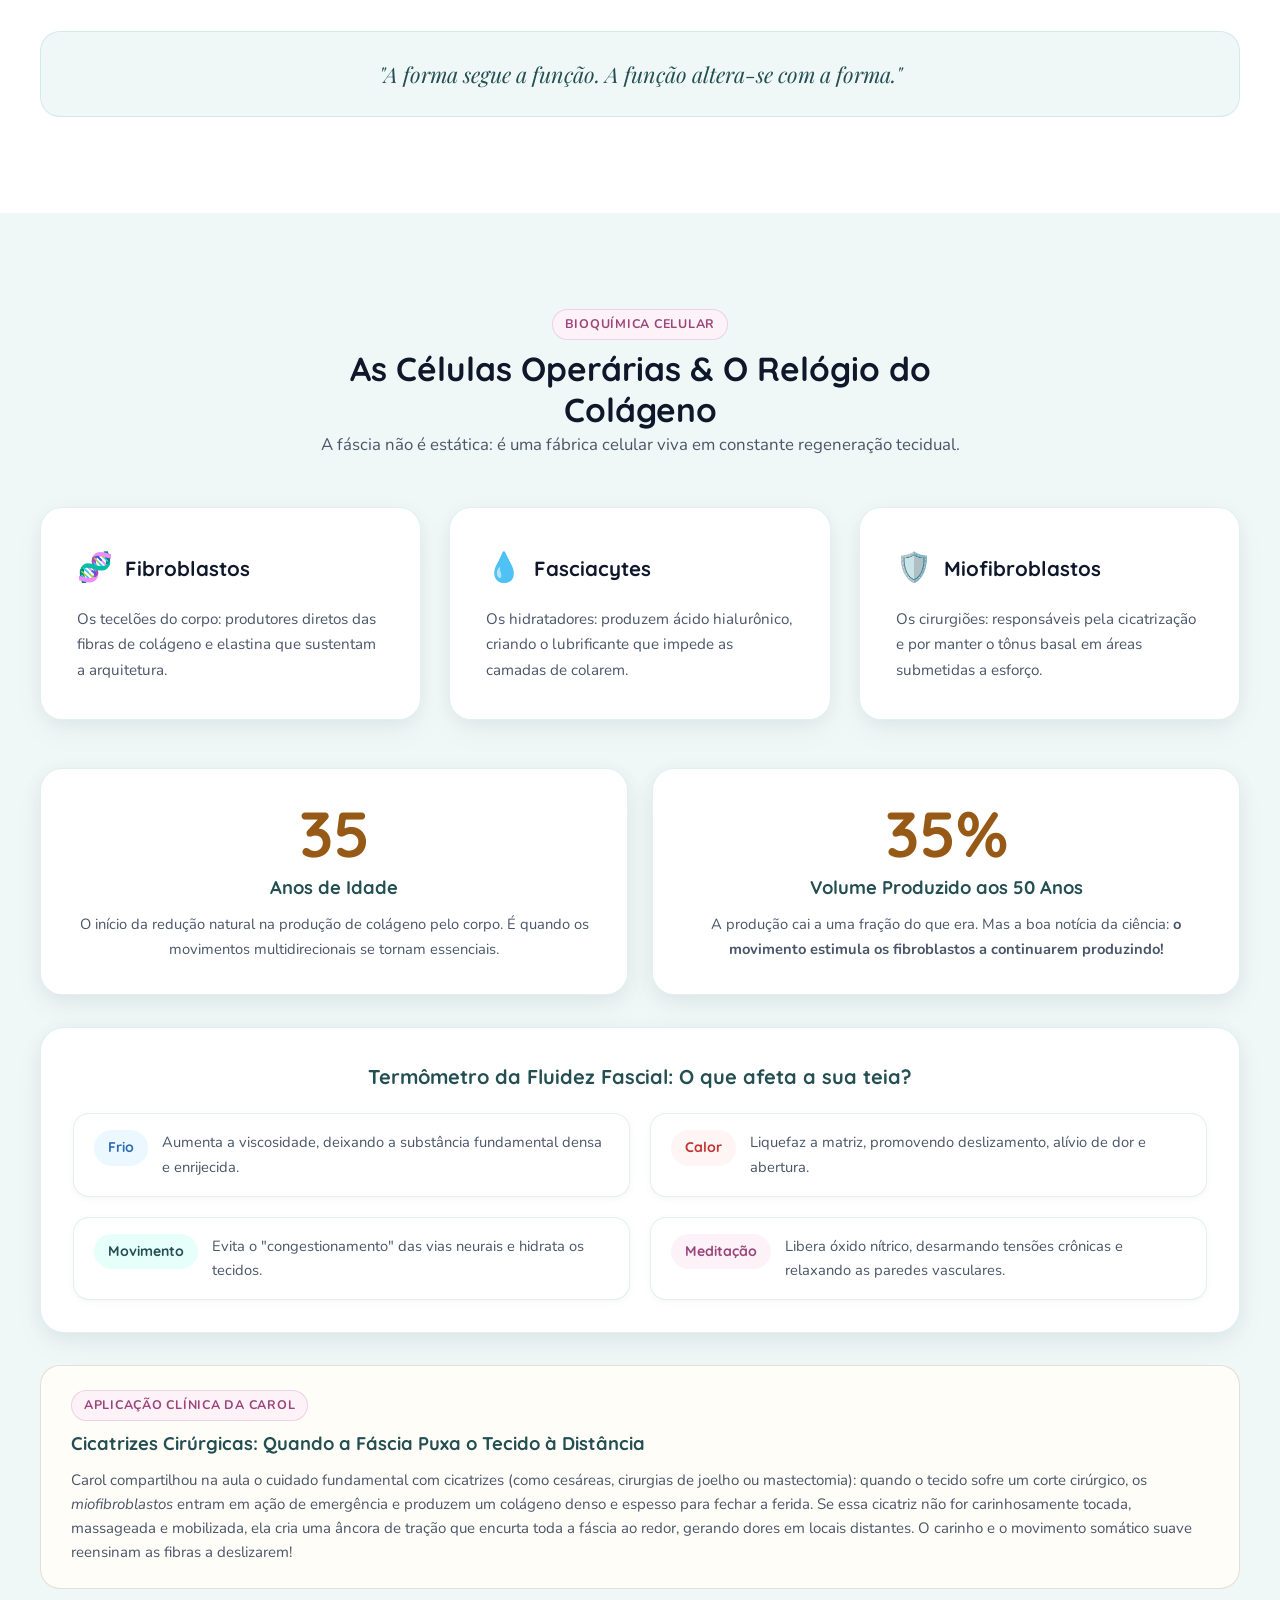
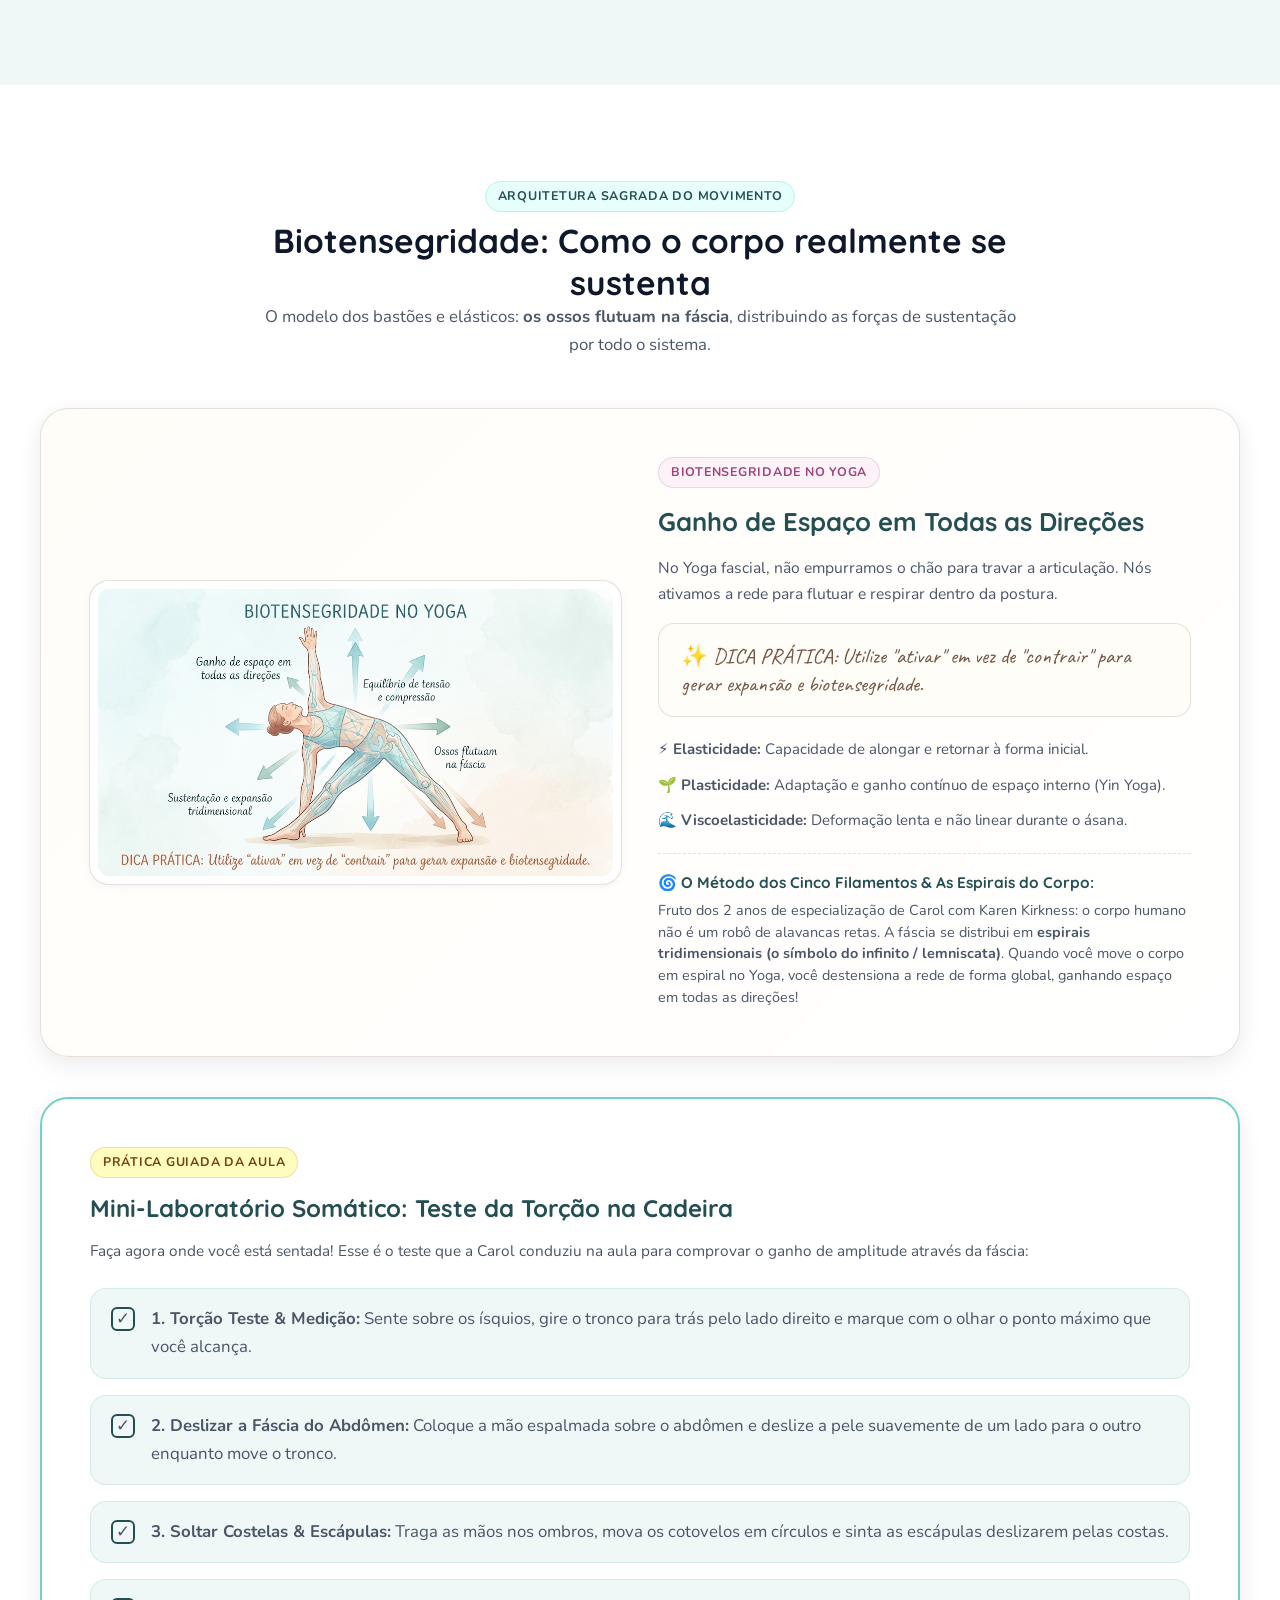
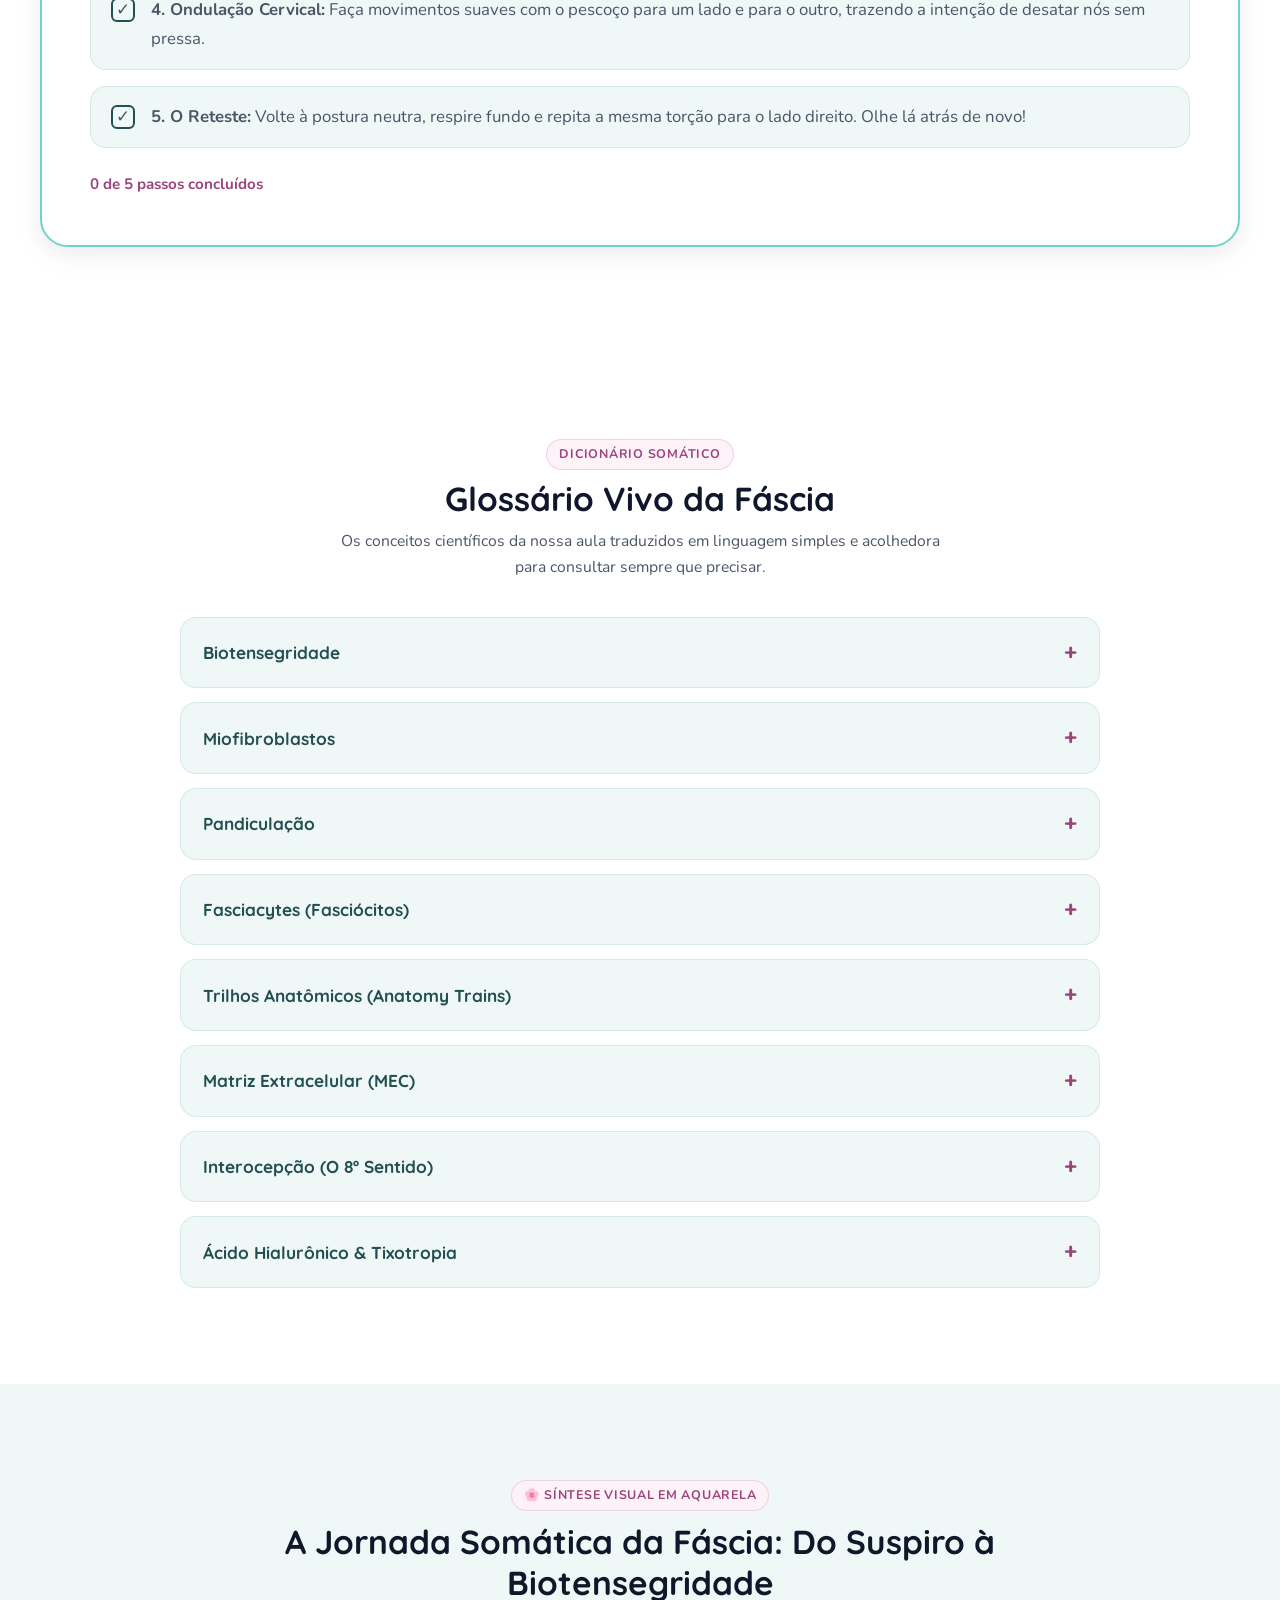
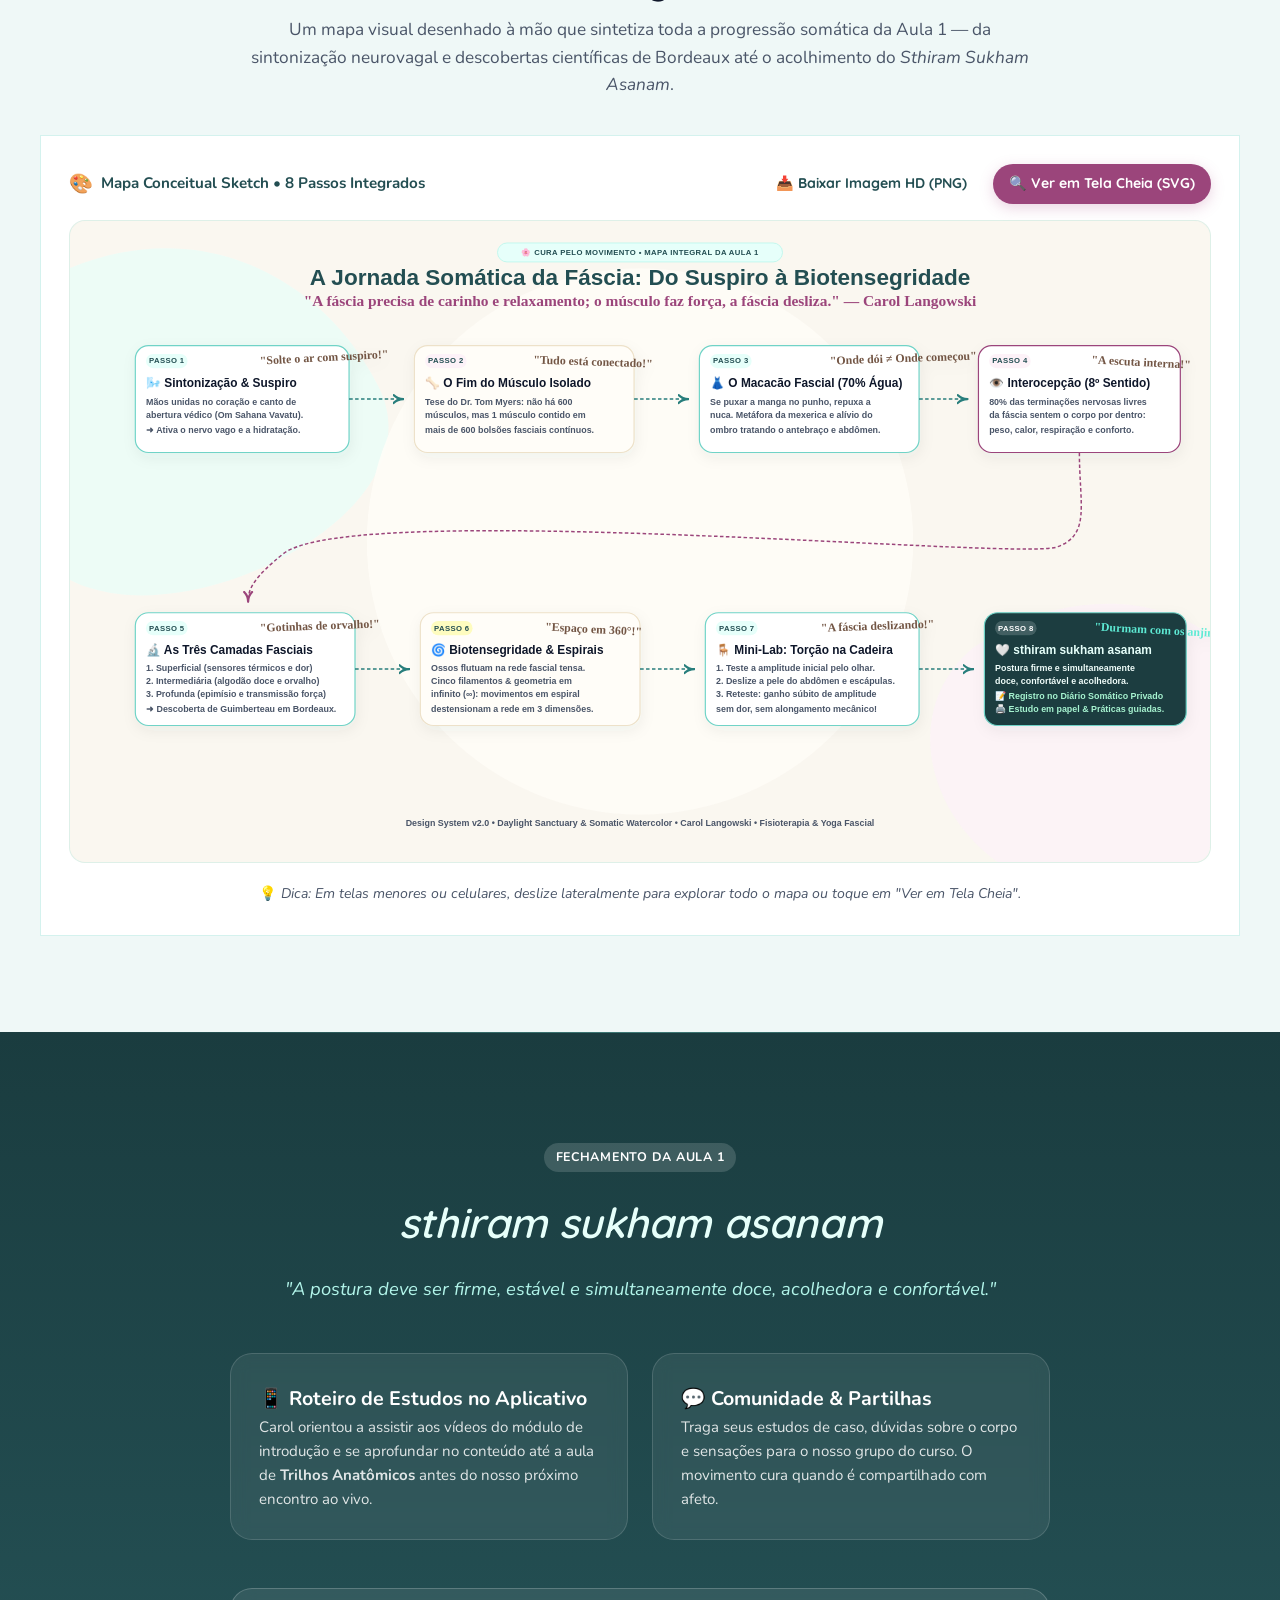
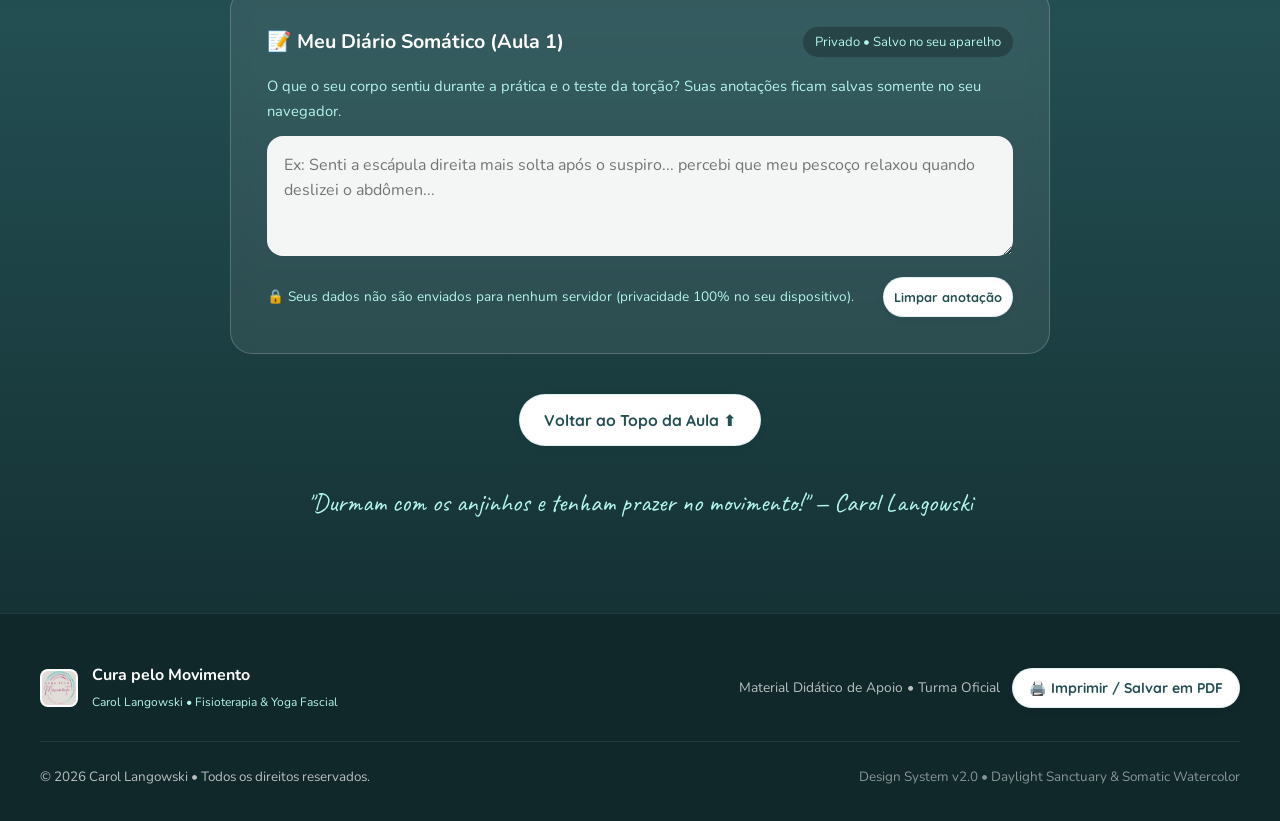
==== commit fdc99217: "refactor: remove Tapete Mode buttons and simplify navbar to ultra-clean layout (v1.2.3)" ====
--- a/src/index.html
+++ b/src/index.html
@@ -38,12 +38,6 @@
           <li><a href="#mapa-jornada" class="navbar-link">Mapa Somático</a></li>
         </ul>
       </nav>
-
-      <div class="navbar-actions">
-        <button type="button" id="btn-toggle-tapete" class="btn btn-tapete-nav" aria-pressed="false" title="Aumenta as letras e realça os exercícios para ver de longe no tapete">
-          🧘‍♀️ Modo Tapete
-        </button>
-      </div>
     </div>
     <div id="scroll-progress" class="scroll-progress-bar" role="progressbar" aria-label="Progresso da leitura da aula"></div>
   </header>
--- a/assets/css/styles.css
+++ b/assets/css/styles.css
@@ -243,30 +243,6 @@
   flex-shrink: 0;
 }
 
-.btn-tapete-nav {
-  white-space: nowrap !important;
-  font-family: var(--font-title);
-  font-weight: 700;
-  font-size: 0.88rem;
-  padding: 8px 18px;
-  border-radius: var(--radius-pill);
-  border: 1.5px solid var(--carol-vibrant-teal);
-  color: var(--carol-deep-teal);
-  background: #FFFFFF;
-  display: inline-flex;
-  align-items: center;
-  gap: 8px;
-  box-shadow: var(--shadow-sm);
-  cursor: pointer;
-  transition: all 0.25s ease;
-}
-
-.btn-tapete-nav:hover {
-  background: var(--carol-ice-mint);
-  border-color: var(--carol-deep-teal);
-  transform: translateY(-1px);
-}
-
 /* Indicador de Leitura no Topo */
 .scroll-progress-bar {
   position: absolute;
@@ -1024,8 +1000,7 @@
   .navbar-actions {
     gap: 6px;
   }
-  .navbar-actions .btn,
-  .navbar-actions .btn-tapete-nav {
+  .navbar-actions .btn {
     padding: 6px 10px;
     font-size: 0.8rem;
   }
@@ -1064,8 +1039,7 @@
     height: 30px;
     padding: 1px;
   }
-  .navbar-actions .btn,
-  .navbar-actions .btn-tapete-nav {
+  .navbar-actions .btn {
     padding: 4px 8px;
     font-size: 0.72rem;
   }
@@ -1097,40 +1071,7 @@
   }
 }
 
-/* 17. MODO TAPETE (LEITURA CONFORTÁVEL A 1,5M) */
-body.tapete-mode {
-  font-size: 1.25rem;
-  line-height: 1.82;
-}
-
-body.tapete-mode .container {
-  width: min(100% - 24px, 1260px);
-}
-
-body.tapete-mode .hero-title {
-  font-size: clamp(2.8rem, 5vw, 4.2rem);
-}
-
-body.tapete-mode .ritual-suspiro-card,
-body.tapete-mode .torcao-interactive-card,
-body.tapete-mode .mini-lab-card {
-  border: 3px solid var(--carol-vibrant-teal);
-  box-shadow: 0 0 28px rgba(49, 151, 149, 0.28);
-}
-
-body.tapete-mode .torcao-step-item {
-  padding: 20px 24px;
-  font-size: 1.2rem;
-}
-
-body.tapete-mode #btn-toggle-tapete {
-  background: var(--carol-vibrant-teal);
-  color: #FFFFFF !important;
-  border-color: var(--carol-vibrant-teal);
-  box-shadow: 0 0 14px rgba(49, 151, 149, 0.4);
-}
-
-/* 18. GLOSSÁRIO VIVO DO CORPO (ACORDEÃO <details>) */
+/* 17. GLOSSÁRIO VIVO DO CORPO (ACORDEÃO <details>) */
 .section-glossario {
   padding: clamp(60px, 8vw, 96px) 0;
   background: #FFFFFF;
@@ -1287,7 +1228,6 @@
   #audio-sintonizacao,
   #btn-play-suspiro,
   #btn-audio-carol,
-  #btn-toggle-tapete,
   #btn-print-page,
   .diario-actions,
   .footer-carol {
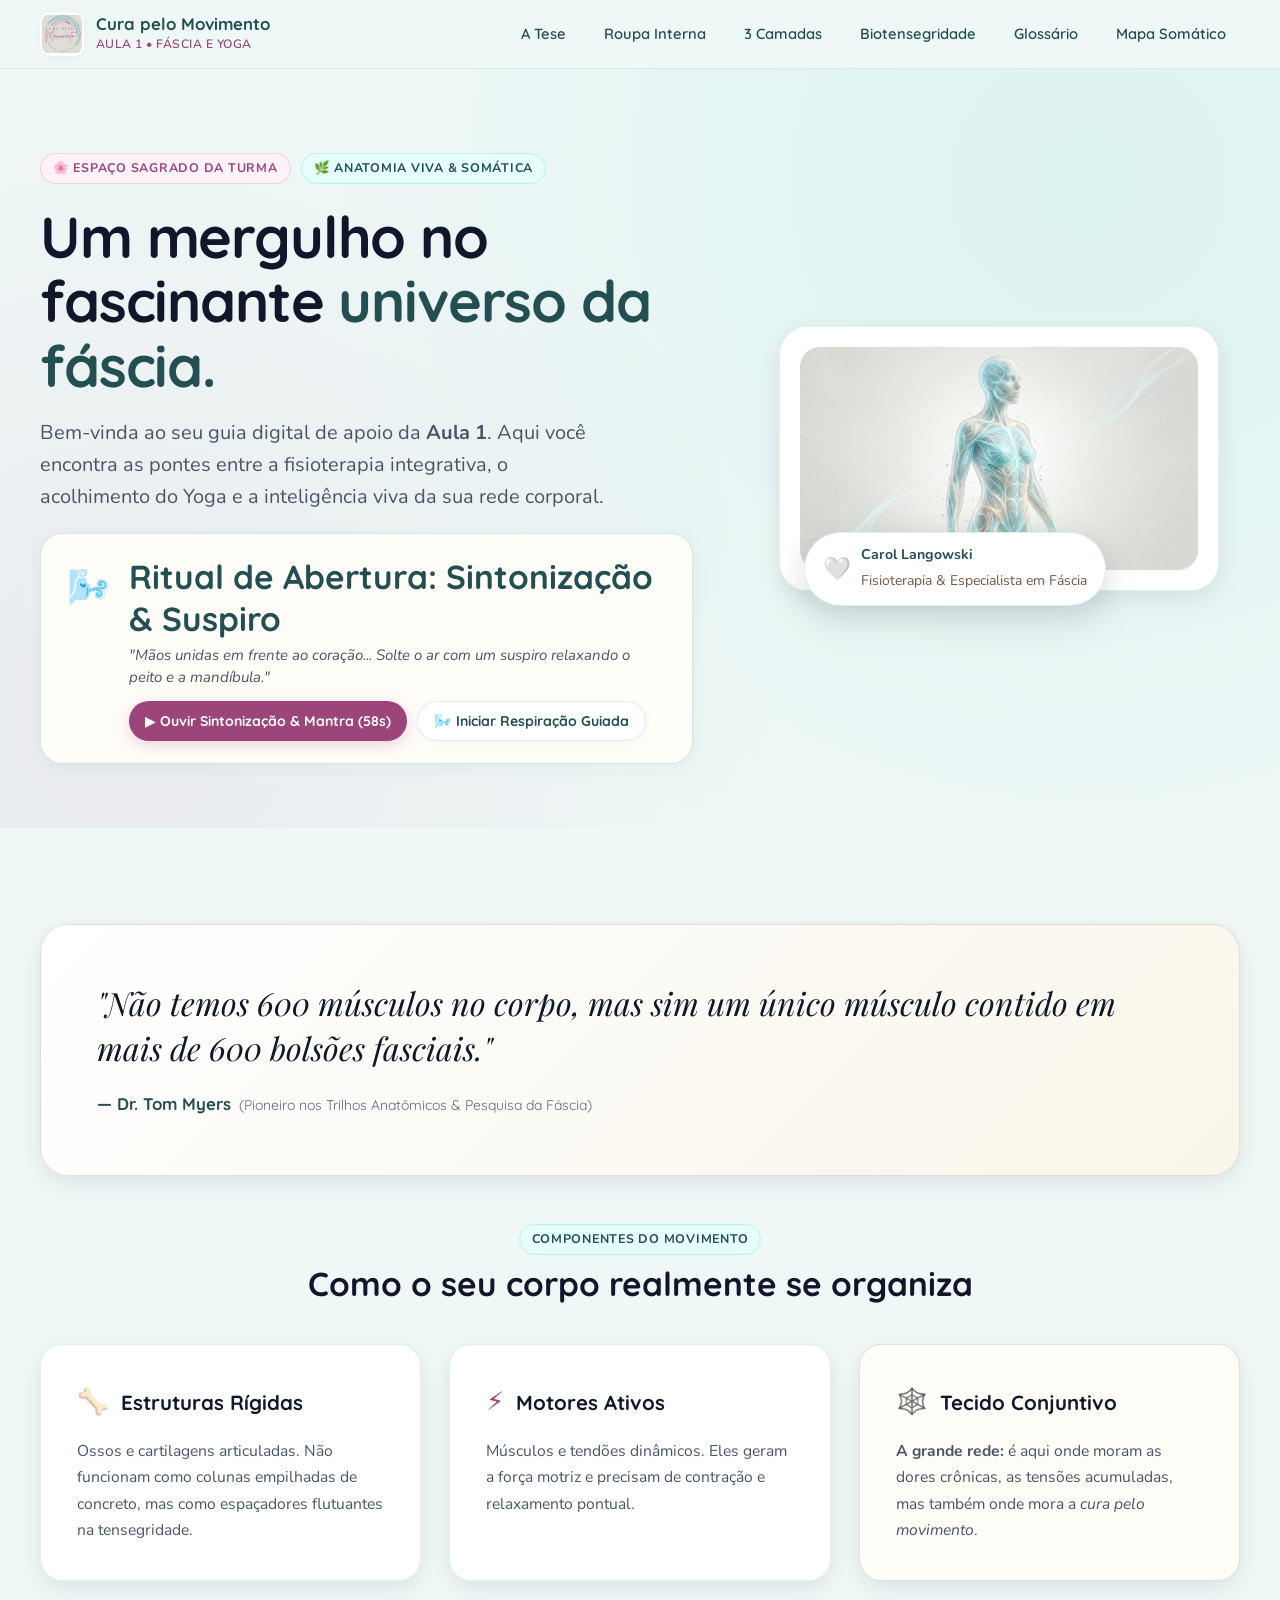
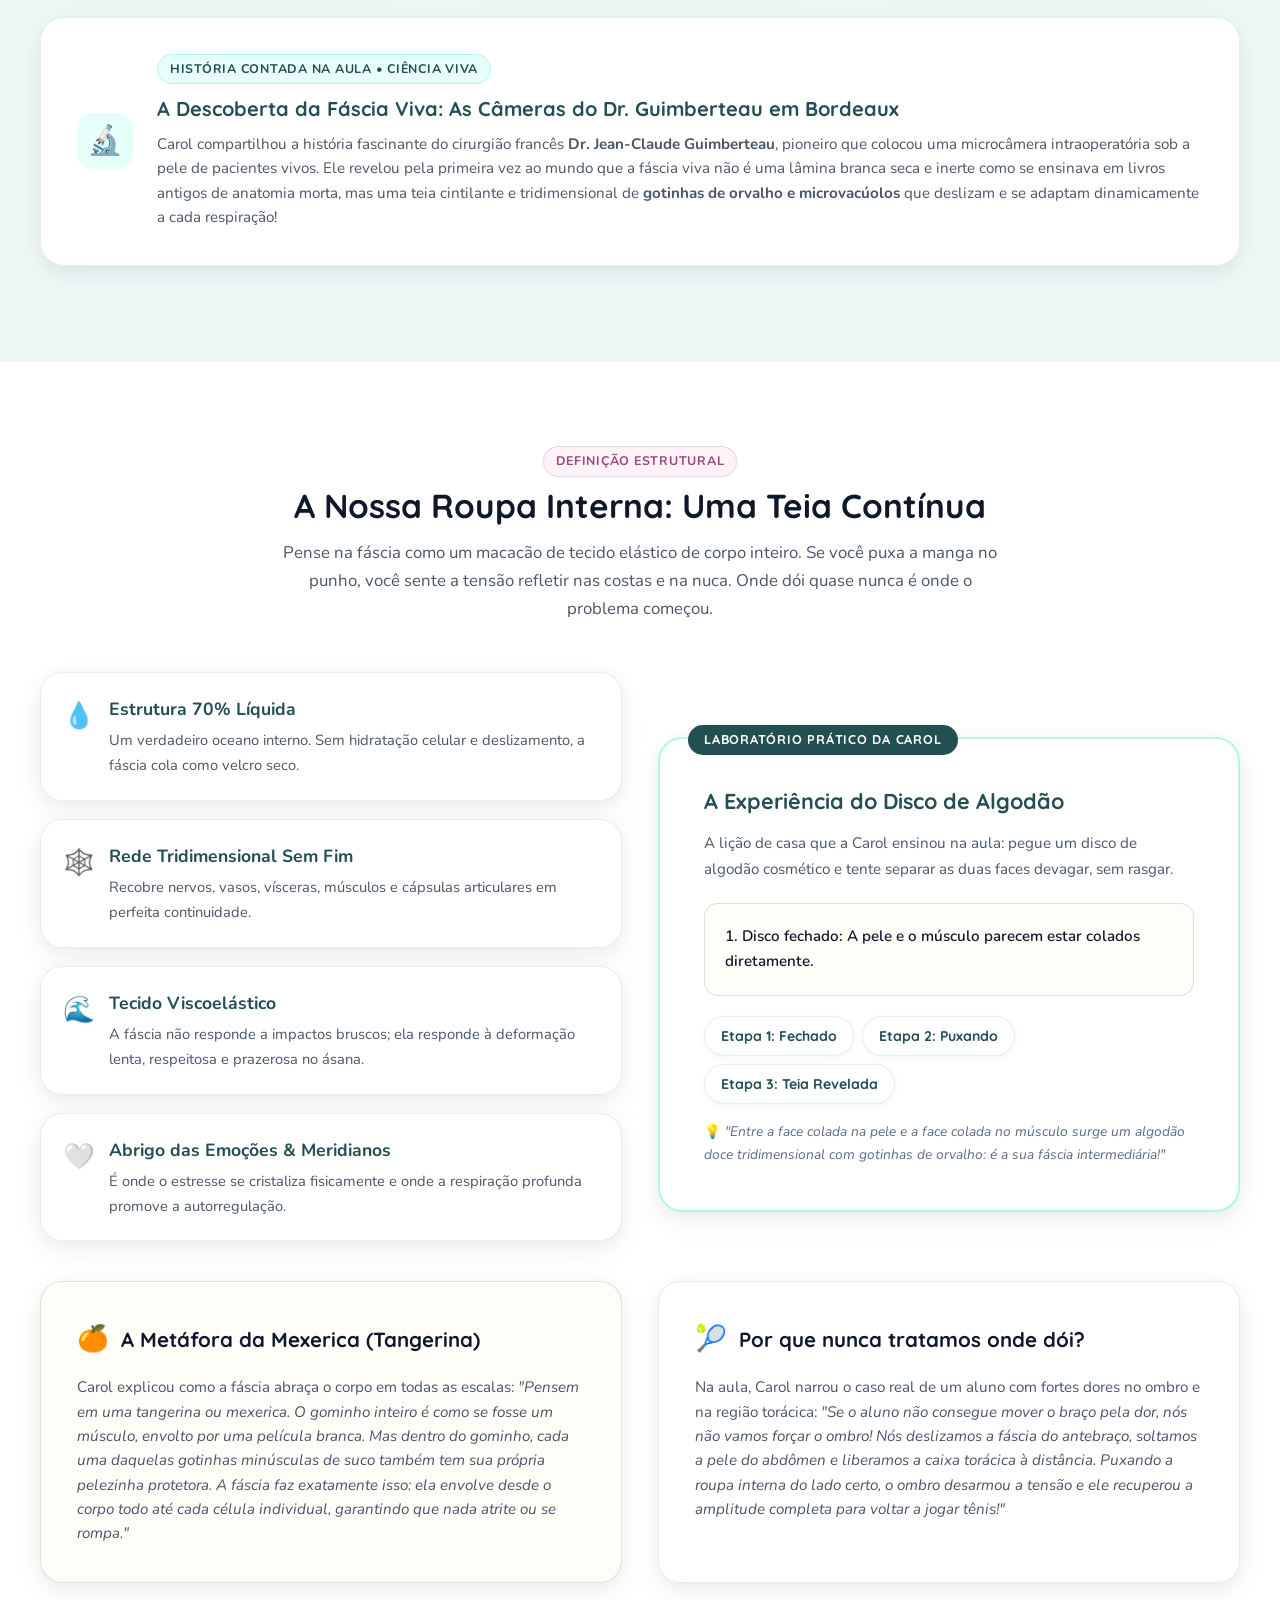
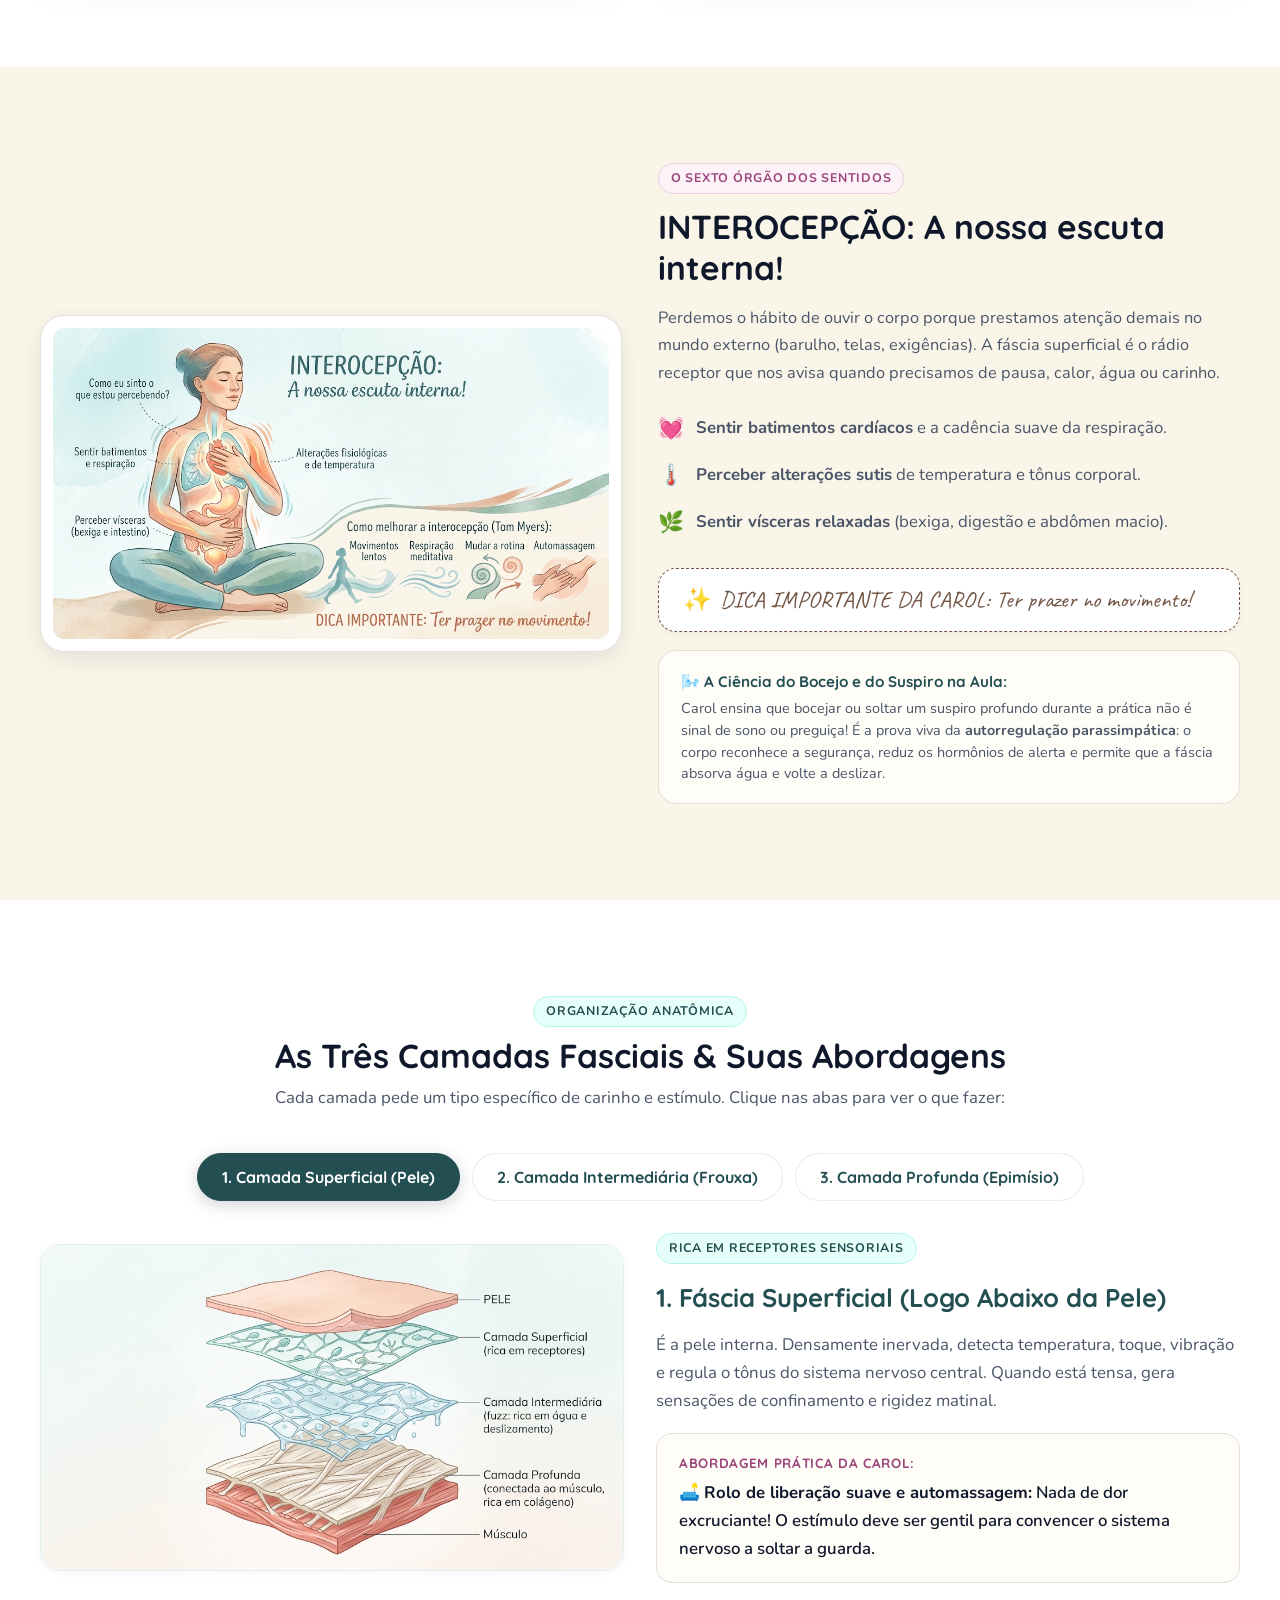
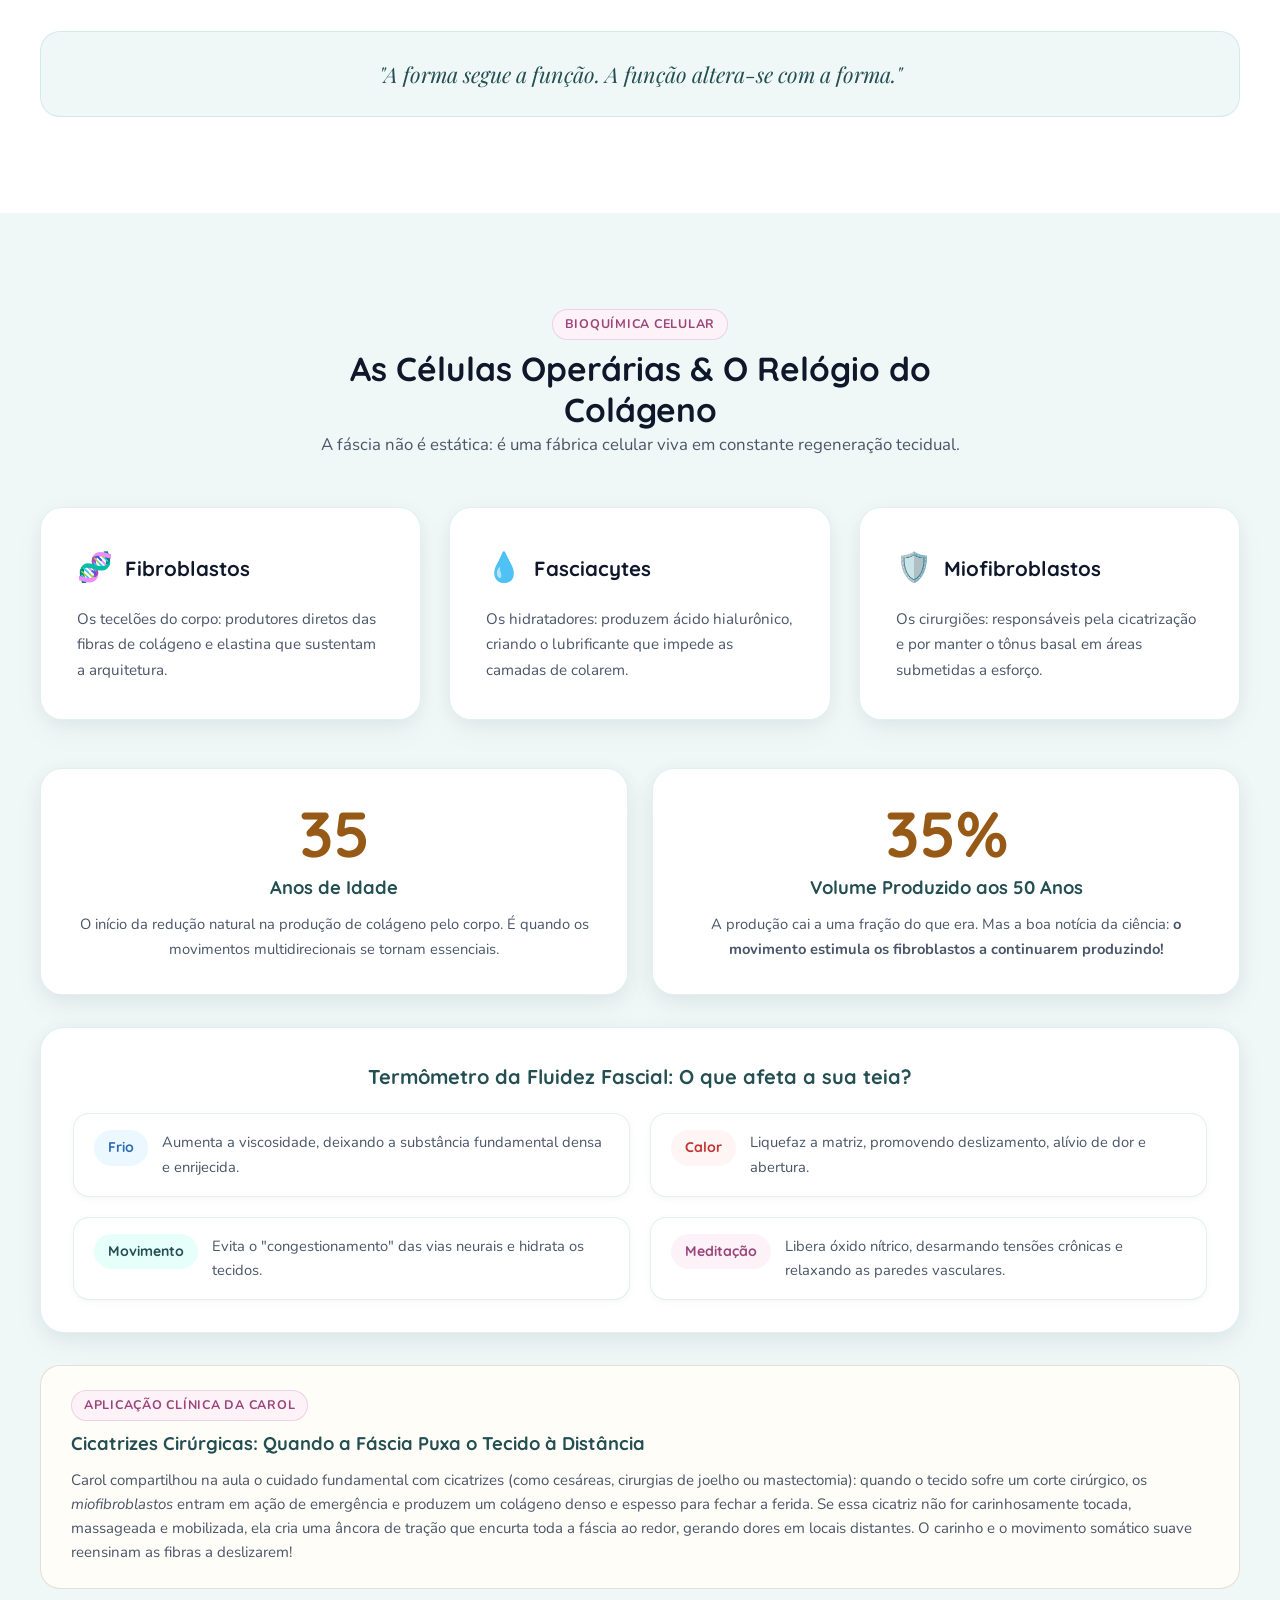
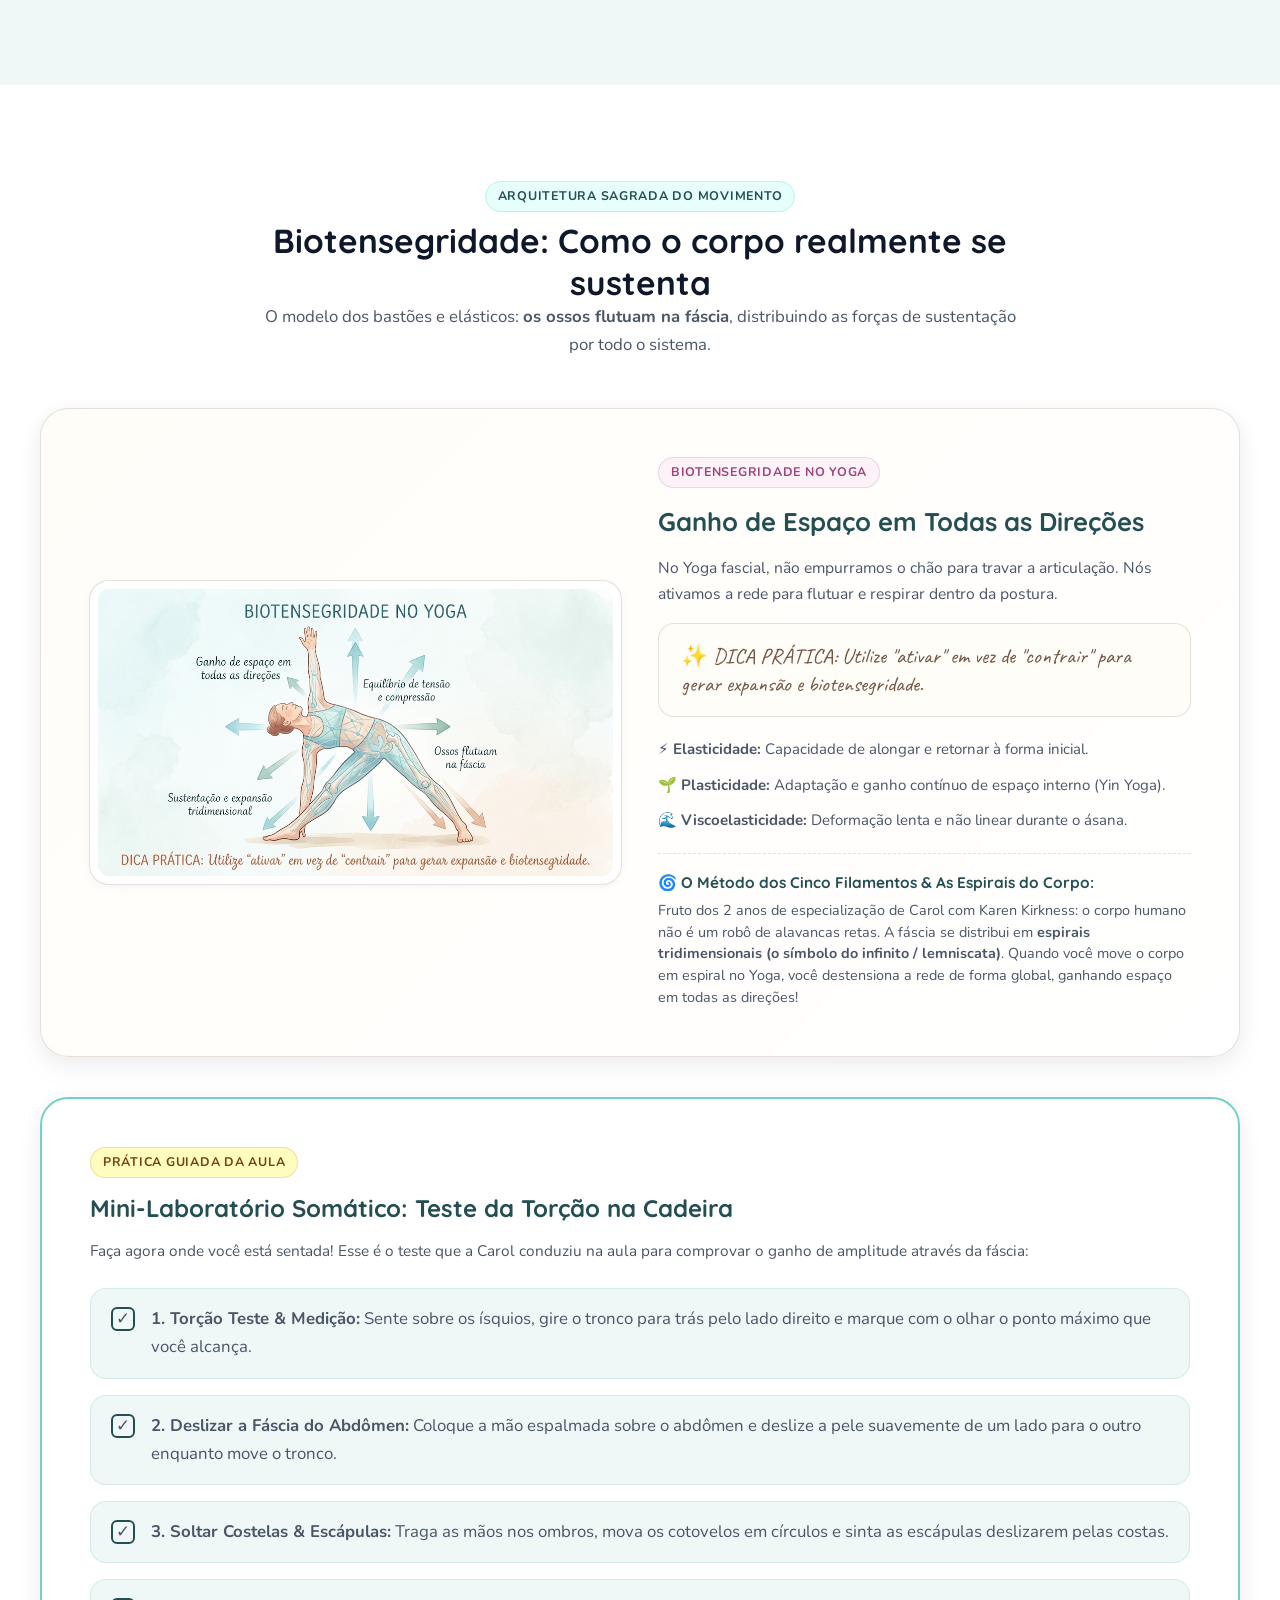
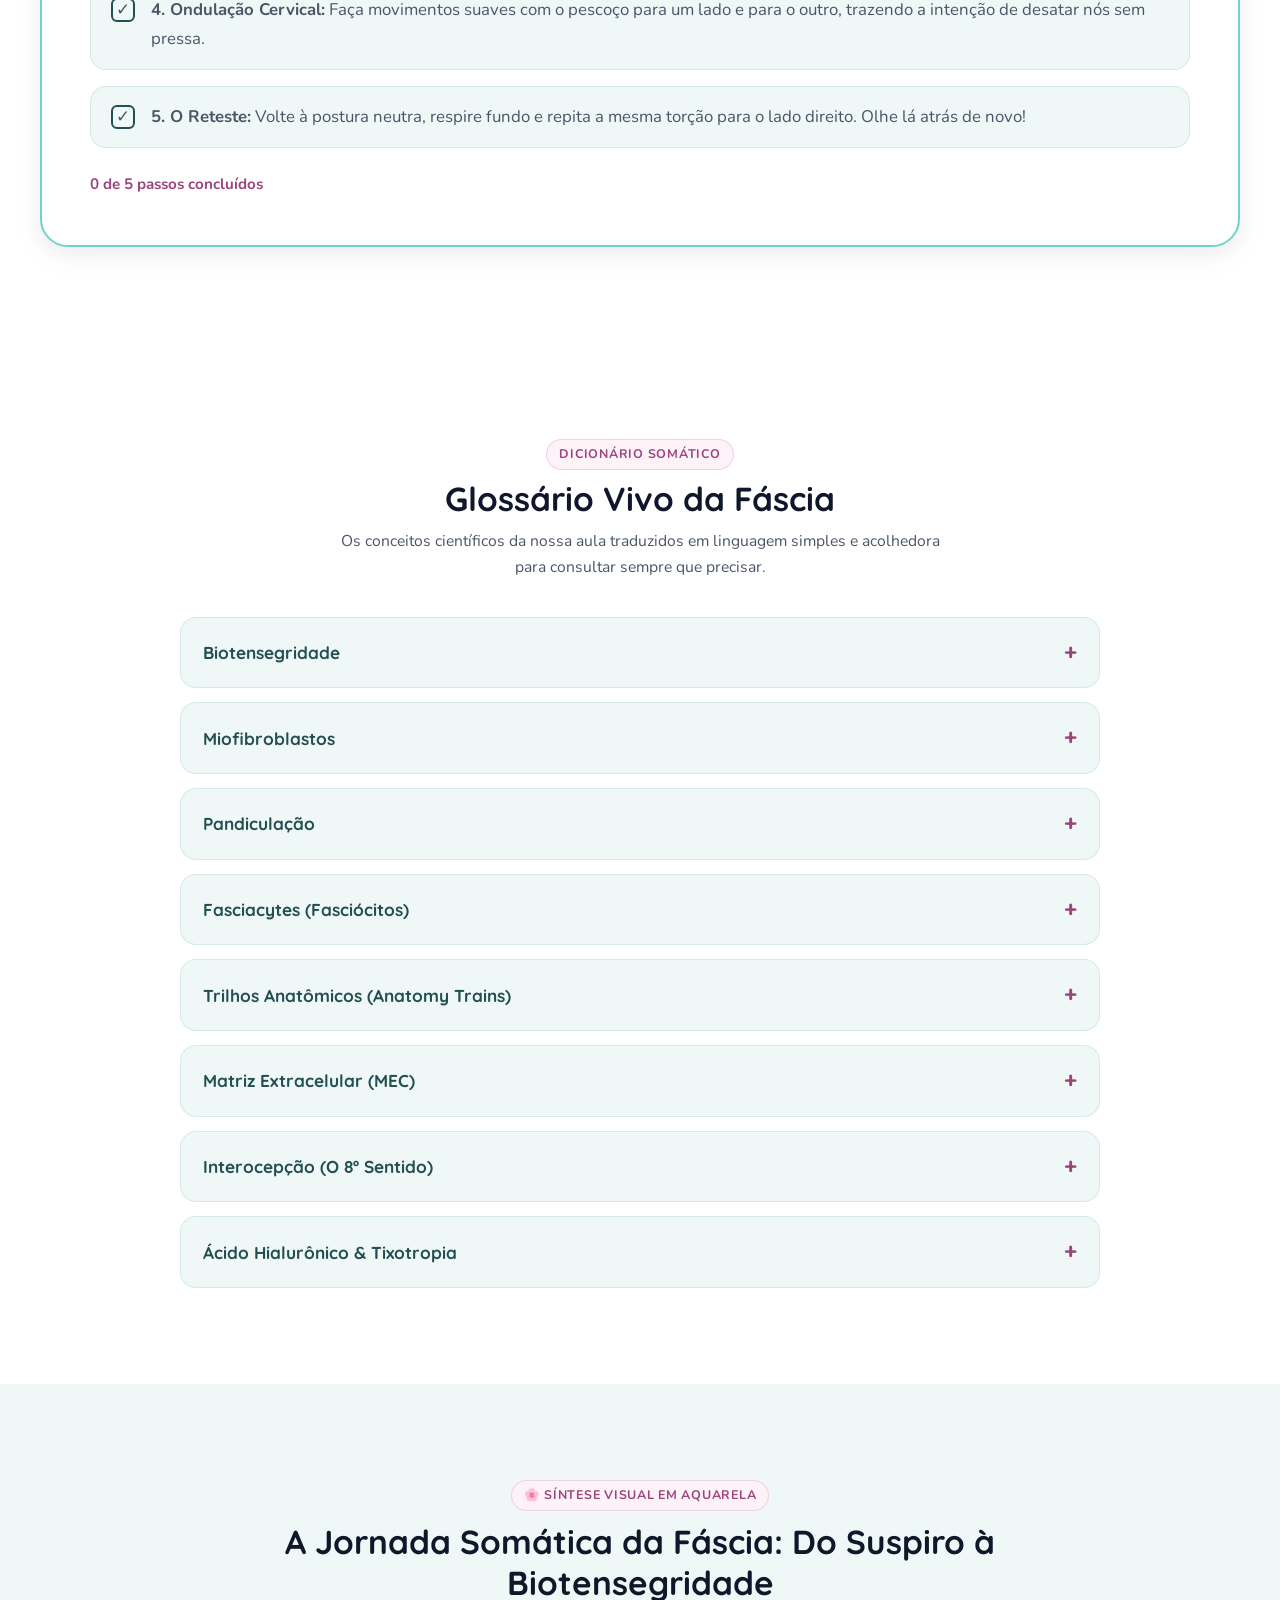
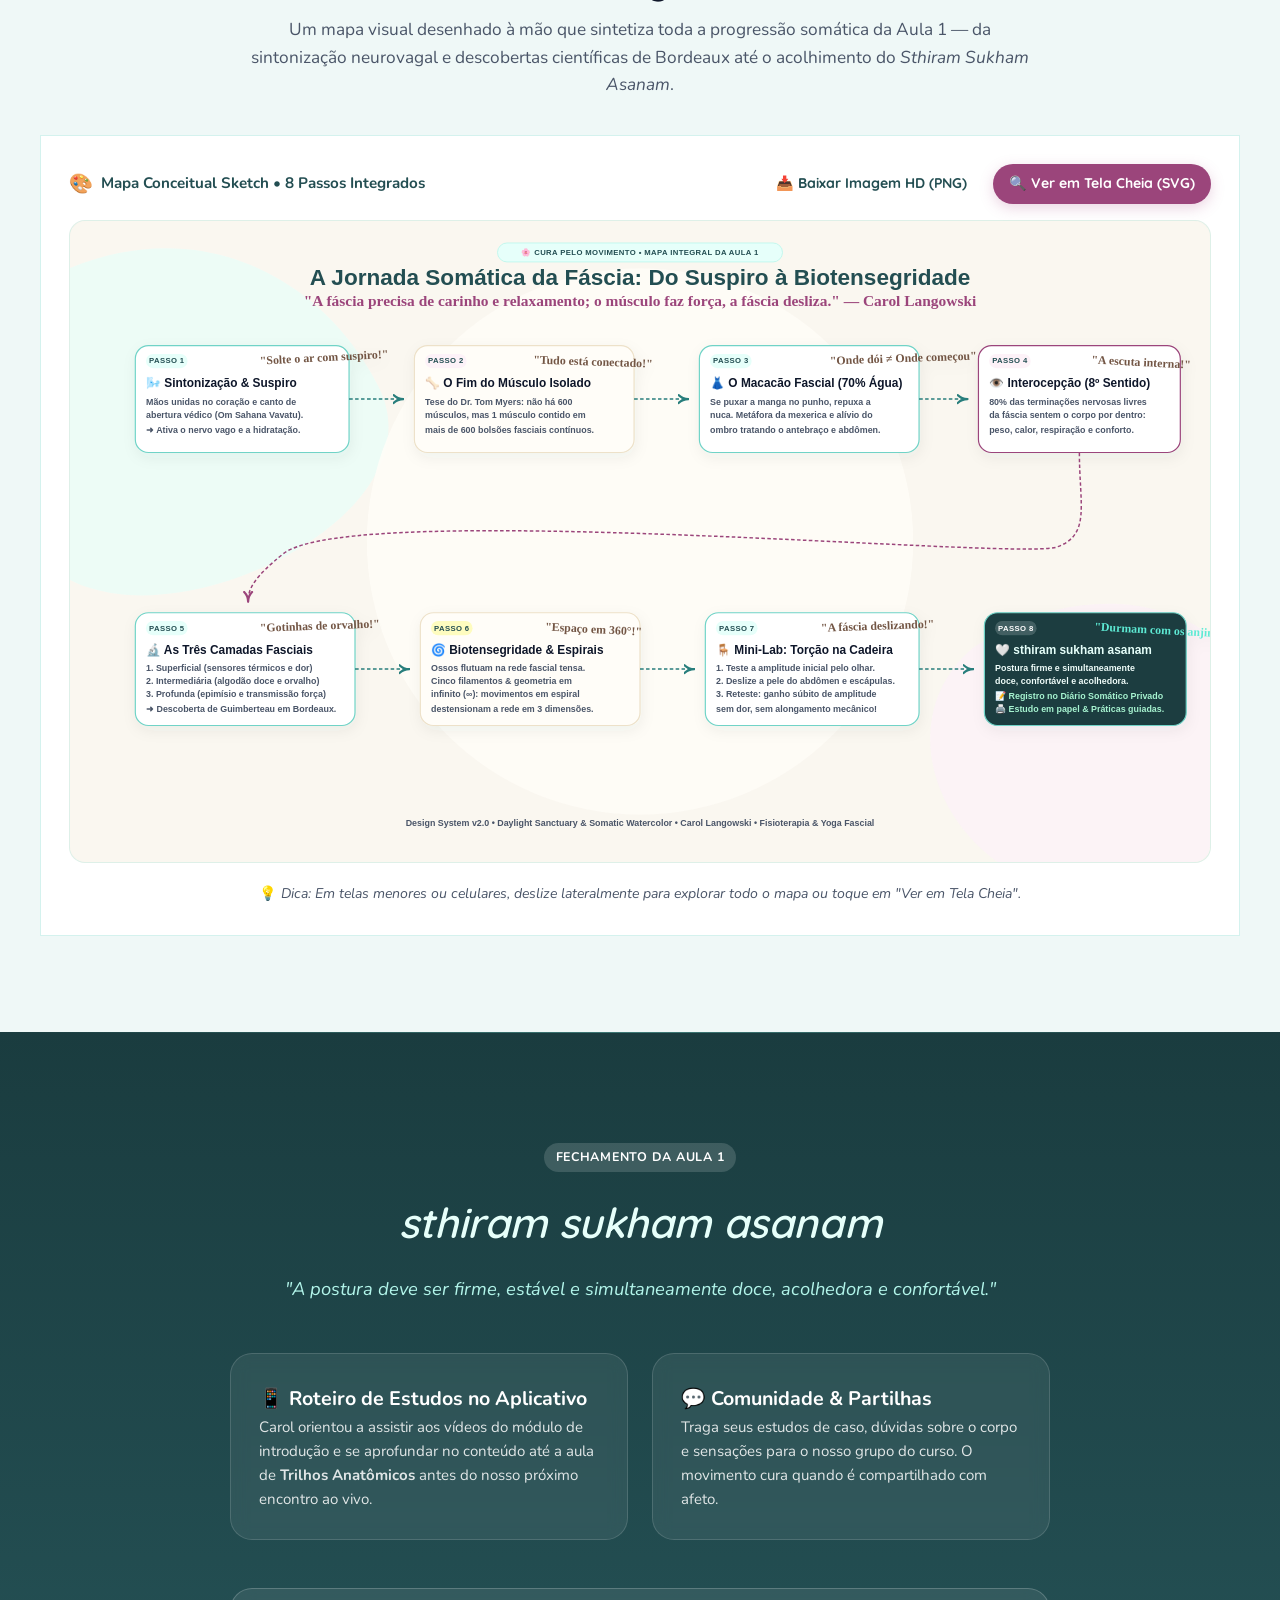
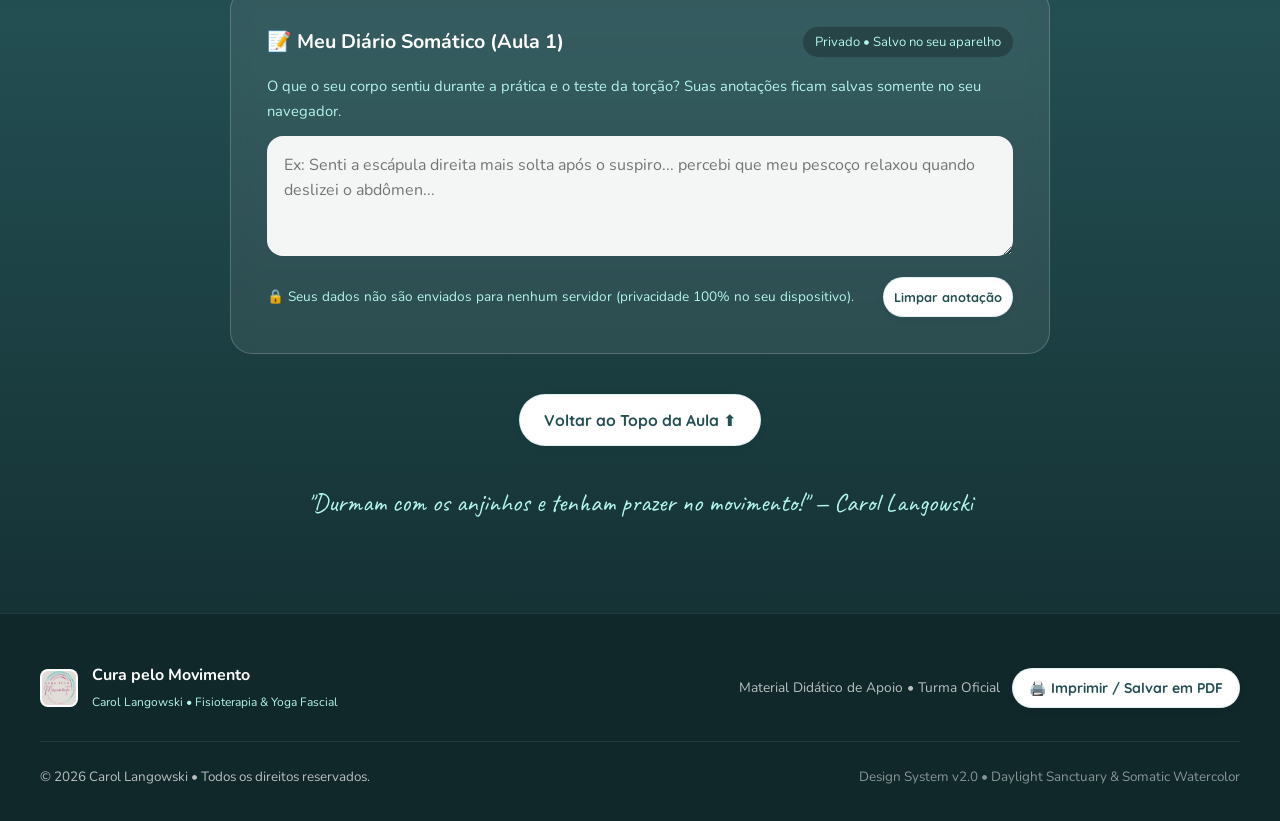
==== commit 6a39fd36: "feat: add Somatic Breathing Orb with SVG circular timer and guided rhythm (v1.2.4)" ====
--- a/src/index.html
+++ b/src/index.html
@@ -78,6 +78,43 @@
                 🌬️ Iniciar Respiração Guiada
               </button>
             </div>
+
+            <!-- Orbe Somático de Respiração com Animação e Timer Circular (Daylight Sanctuary) -->
+            <div id="respiracao-widget" class="respiracao-widget" aria-hidden="true" style="display:none;">
+              <div class="respiracao-container">
+                <!-- Aura e Anel Circular de Respiração SVG -->
+                <div class="respiracao-orbe-wrapper">
+                  <div class="respiracao-aura" id="respiracao-aura"></div>
+                  <div class="respiracao-orbe" id="respiracao-orbe">
+                    <svg class="respiracao-svg-ring" viewBox="0 0 160 160" width="160" height="160" aria-hidden="true">
+                      <!-- Trilha do anel de fundo -->
+                      <circle class="ring-track" cx="80" cy="80" r="70" />
+                      <!-- Anel de progresso ativo que preenche/esvazia suavemente -->
+                      <circle class="ring-progress" id="respiracao-ring-progress" cx="80" cy="80" r="70" />
+                    </svg>
+                    <!-- Núcleo de Conteúdo do Timer e Fase -->
+                    <div class="respiracao-core-content">
+                      <span class="respiracao-fase-badge" id="respiracao-fase-badge">Inspire</span>
+                      <span class="respiracao-timer-seconds" id="respiracao-timer-seconds">4s</span>
+                      <span class="respiracao-ciclo-text" id="respiracao-ciclo-text">Ciclo 1 de 3</span>
+                    </div>
+                  </div>
+                </div>
+
+                <!-- Frase de Condução Somática Dinâmica -->
+                <div class="respiracao-instrucao-box">
+                  <p class="respiracao-instrucao-texto" id="respiracao-instrucao-texto">
+                    Inspira grande pelas narinas... sentindo as costelas se abrirem em 360°.
+                  </p>
+                  <!-- Pérolas Somáticas de Ciclo (3 bolinhas indicadoras) -->
+                  <div class="respiracao-perolas" id="respiracao-perolas" aria-label="Progresso dos ciclos de respiração">
+                    <span class="perola-item active" data-ciclo="1" title="Ciclo 1"></span>
+                    <span class="perola-item" data-ciclo="2" title="Ciclo 2"></span>
+                    <span class="perola-item" data-ciclo="3" title="Ciclo 3"></span>
+                  </div>
+                </div>
+              </div>
+            </div>
           </div>
         </div>
       </div>
--- a/assets/css/styles.css
+++ b/assets/css/styles.css
@@ -406,7 +406,7 @@
   border-radius: var(--radius-card);
   padding: 22px 26px;
   display: flex;
-  align-items: center;
+  align-items: flex-start;
   gap: 18px;
   box-shadow: 0 4px 18px rgba(35, 78, 82, 0.05);
   position: relative;
@@ -415,6 +415,12 @@
 .ritual-suspiro-icon {
   font-size: 2.2rem;
   flex-shrink: 0;
+  margin-top: 2px;
+}
+
+.ritual-suspiro-text {
+  flex: 1;
+  min-width: 0;
 }
 
 .ritual-suspiro-text h2,
@@ -432,6 +438,258 @@
   color: var(--carol-ink-body);
   line-height: 1.5;
   margin: 0;
+}
+
+/* ==========================================================================
+   WIDGET DO ORBE SOMÁTICO DE RESPIRAÇÃO GUIADA (DAYLIGHT SANCTUARY)
+   ========================================================================== */
+.respiracao-widget {
+  margin-top: 18px;
+  background: rgba(255, 255, 255, 0.9);
+  border: 1.5px solid rgba(112, 211, 199, 0.35);
+  border-radius: var(--radius-md);
+  padding: 20px 16px;
+  box-shadow: 0 6px 20px rgba(35, 78, 82, 0.06);
+  backdrop-filter: blur(10px);
+  -webkit-backdrop-filter: blur(10px);
+  animation: fadeInSomatic 0.4s ease-out;
+}
+
+@keyframes fadeInSomatic {
+  from {
+    opacity: 0;
+    transform: translateY(-8px);
+  }
+  to {
+    opacity: 1;
+    transform: translateY(0);
+  }
+}
+
+.respiracao-container {
+  display: flex;
+  flex-direction: column;
+  align-items: center;
+  text-align: center;
+  gap: 14px;
+}
+
+.respiracao-orbe-wrapper {
+  position: relative;
+  width: 160px;
+  height: 160px;
+  display: flex;
+  align-items: center;
+  justify-content: center;
+}
+
+/* Aura Difusa Fascial (Expansão 360°) */
+.respiracao-aura {
+  position: absolute;
+  width: 140px;
+  height: 140px;
+  border-radius: 50%;
+  background: radial-gradient(circle, rgba(112, 211, 199, 0.4) 0%, rgba(155, 69, 123, 0.15) 60%, transparent 75%);
+  filter: blur(10px);
+  pointer-events: none;
+  transform: scale(0.85);
+  opacity: 0.6;
+  transition: transform 1s cubic-bezier(0.4, 0, 0.2, 1), opacity 1s ease;
+  will-change: transform, opacity;
+}
+
+/* Núcleo do Orbe com Escala Acelerada na GPU */
+.respiracao-orbe {
+  position: relative;
+  width: 140px;
+  height: 140px;
+  border-radius: 50%;
+  display: flex;
+  align-items: center;
+  justify-content: center;
+  background: radial-gradient(circle at 40% 35%, #FFFFFF 0%, #E6FFFA 55%, #CEEFEA 100%);
+  box-shadow: 0 4px 18px rgba(40, 126, 124, 0.15), inset 0 2px 6px rgba(255, 255, 255, 0.8);
+  transform: scale(0.9);
+  transition: transform 1s cubic-bezier(0.4, 0, 0.2, 1), box-shadow 1s ease;
+  will-change: transform;
+}
+
+/* SVG do Anel de Progresso Circular */
+.respiracao-svg-ring {
+  position: absolute;
+  top: -10px;
+  left: -10px;
+  width: 160px;
+  height: 160px;
+  pointer-events: none;
+}
+
+.ring-track {
+  fill: none;
+  stroke: rgba(112, 211, 199, 0.2);
+  stroke-width: 4.5;
+}
+
+.ring-progress {
+  fill: none;
+  stroke: var(--carol-vibrant-teal);
+  stroke-width: 4.5;
+  stroke-linecap: round;
+  stroke-dasharray: 440;
+  stroke-dashoffset: 0;
+  transform: rotate(-90deg);
+  transform-origin: 50% 50%;
+  transition: stroke-dashoffset 0.95s linear, stroke 0.5s ease;
+}
+
+/* Núcleo Central de Texto */
+.respiracao-core-content {
+  position: relative;
+  z-index: 2;
+  display: flex;
+  flex-direction: column;
+  align-items: center;
+  justify-content: center;
+  user-select: none;
+}
+
+.respiracao-fase-badge {
+  font-family: var(--font-title);
+  font-size: 0.78rem;
+  font-weight: 700;
+  text-transform: uppercase;
+  letter-spacing: 0.08em;
+  color: var(--carol-deep-teal);
+  transition: color 0.4s ease;
+}
+
+.respiracao-timer-seconds {
+  font-family: var(--font-title);
+  font-size: 2.1rem;
+  font-weight: 700;
+  color: var(--carol-deep-teal);
+  line-height: 1;
+  margin: 2px 0;
+  font-variant-numeric: tabular-nums;
+  transition: color 0.4s ease;
+}
+
+.respiracao-ciclo-text {
+  font-size: 0.72rem;
+  color: var(--carol-terracotta);
+  font-weight: 600;
+  letter-spacing: 0.02em;
+}
+
+/* Caixa da Frase de Condução Somática */
+.respiracao-instrucao-box {
+  max-width: 440px;
+  width: 100%;
+}
+
+.respiracao-instrucao-texto {
+  font-size: 0.95rem;
+  color: var(--carol-ink-body);
+  line-height: 1.5;
+  font-weight: 600;
+  margin: 0;
+  min-height: 48px;
+  display: flex;
+  align-items: center;
+  justify-content: center;
+  transition: opacity 0.3s ease;
+}
+
+/* Pérolas Somáticas de Ciclo (3 bolinhas) */
+.respiracao-perolas {
+  display: inline-flex;
+  gap: 8px;
+  justify-content: center;
+  align-items: center;
+  margin-top: 10px;
+}
+
+.perola-item {
+  width: 10px;
+  height: 10px;
+  border-radius: 50%;
+  background: rgba(49, 151, 149, 0.2);
+  transition: all 0.35s cubic-bezier(0.4, 0, 0.2, 1);
+}
+
+.perola-item.active {
+  background: var(--carol-vibrant-teal);
+  transform: scale(1.35);
+  box-shadow: 0 0 8px rgba(49, 151, 149, 0.5);
+}
+
+.perola-item.completed {
+  background: var(--carol-orchid);
+}
+
+/* Dinâmica de Transição das 3 Fases */
+/* 1. Inspire (4s de expansão constante) */
+.respiracao-widget.fase-inspire .respiracao-orbe {
+  transform: scale(1.15);
+  transition-duration: 4s;
+  box-shadow: 0 8px 24px rgba(40, 126, 124, 0.22);
+}
+.respiracao-widget.fase-inspire .respiracao-aura {
+  transform: scale(1.35);
+  opacity: 0.95;
+  transition-duration: 4s;
+}
+.respiracao-widget.fase-inspire .ring-progress {
+  stroke: var(--carol-vibrant-teal);
+}
+.respiracao-widget.fase-inspire .respiracao-fase-badge {
+  color: var(--carol-vibrant-teal);
+}
+
+/* 2. Sustente (2s de retenção serena) */
+.respiracao-widget.fase-sustente .respiracao-orbe {
+  transform: scale(1.18);
+  transition-duration: 2s;
+  box-shadow: 0 0 28px rgba(155, 69, 123, 0.25);
+}
+.respiracao-widget.fase-sustente .respiracao-aura {
+  transform: scale(1.42);
+  opacity: 0.85;
+  background: radial-gradient(circle, rgba(155, 69, 123, 0.35) 0%, rgba(112, 211, 199, 0.2) 60%, transparent 75%);
+  transition-duration: 2s;
+}
+.respiracao-widget.fase-sustente .ring-progress {
+  stroke: var(--carol-orchid);
+}
+.respiracao-widget.fase-sustente .respiracao-fase-badge {
+  color: var(--carol-orchid);
+}
+
+/* 3. Suspire (6s de relaxamento prolongado) */
+.respiracao-widget.fase-suspire .respiracao-orbe {
+  transform: scale(0.82);
+  transition-duration: 6s;
+  box-shadow: 0 2px 10px rgba(35, 78, 82, 0.08);
+}
+.respiracao-widget.fase-suspire .respiracao-aura {
+  transform: scale(0.72);
+  opacity: 0.35;
+  transition-duration: 6s;
+}
+.respiracao-widget.fase-suspire .ring-progress {
+  stroke: var(--carol-terracotta);
+}
+.respiracao-widget.fase-suspire .respiracao-fase-badge {
+  color: var(--carol-terracotta);
+}
+
+/* Acessibilidade: prefers-reduced-motion */
+@media (prefers-reduced-motion: reduce) {
+  .respiracao-orbe,
+  .respiracao-aura {
+    transform: none !important;
+    transition: opacity 0.3s ease !important;
+  }
 }
 
 /* Visual Hero com Selo e Aquarela */
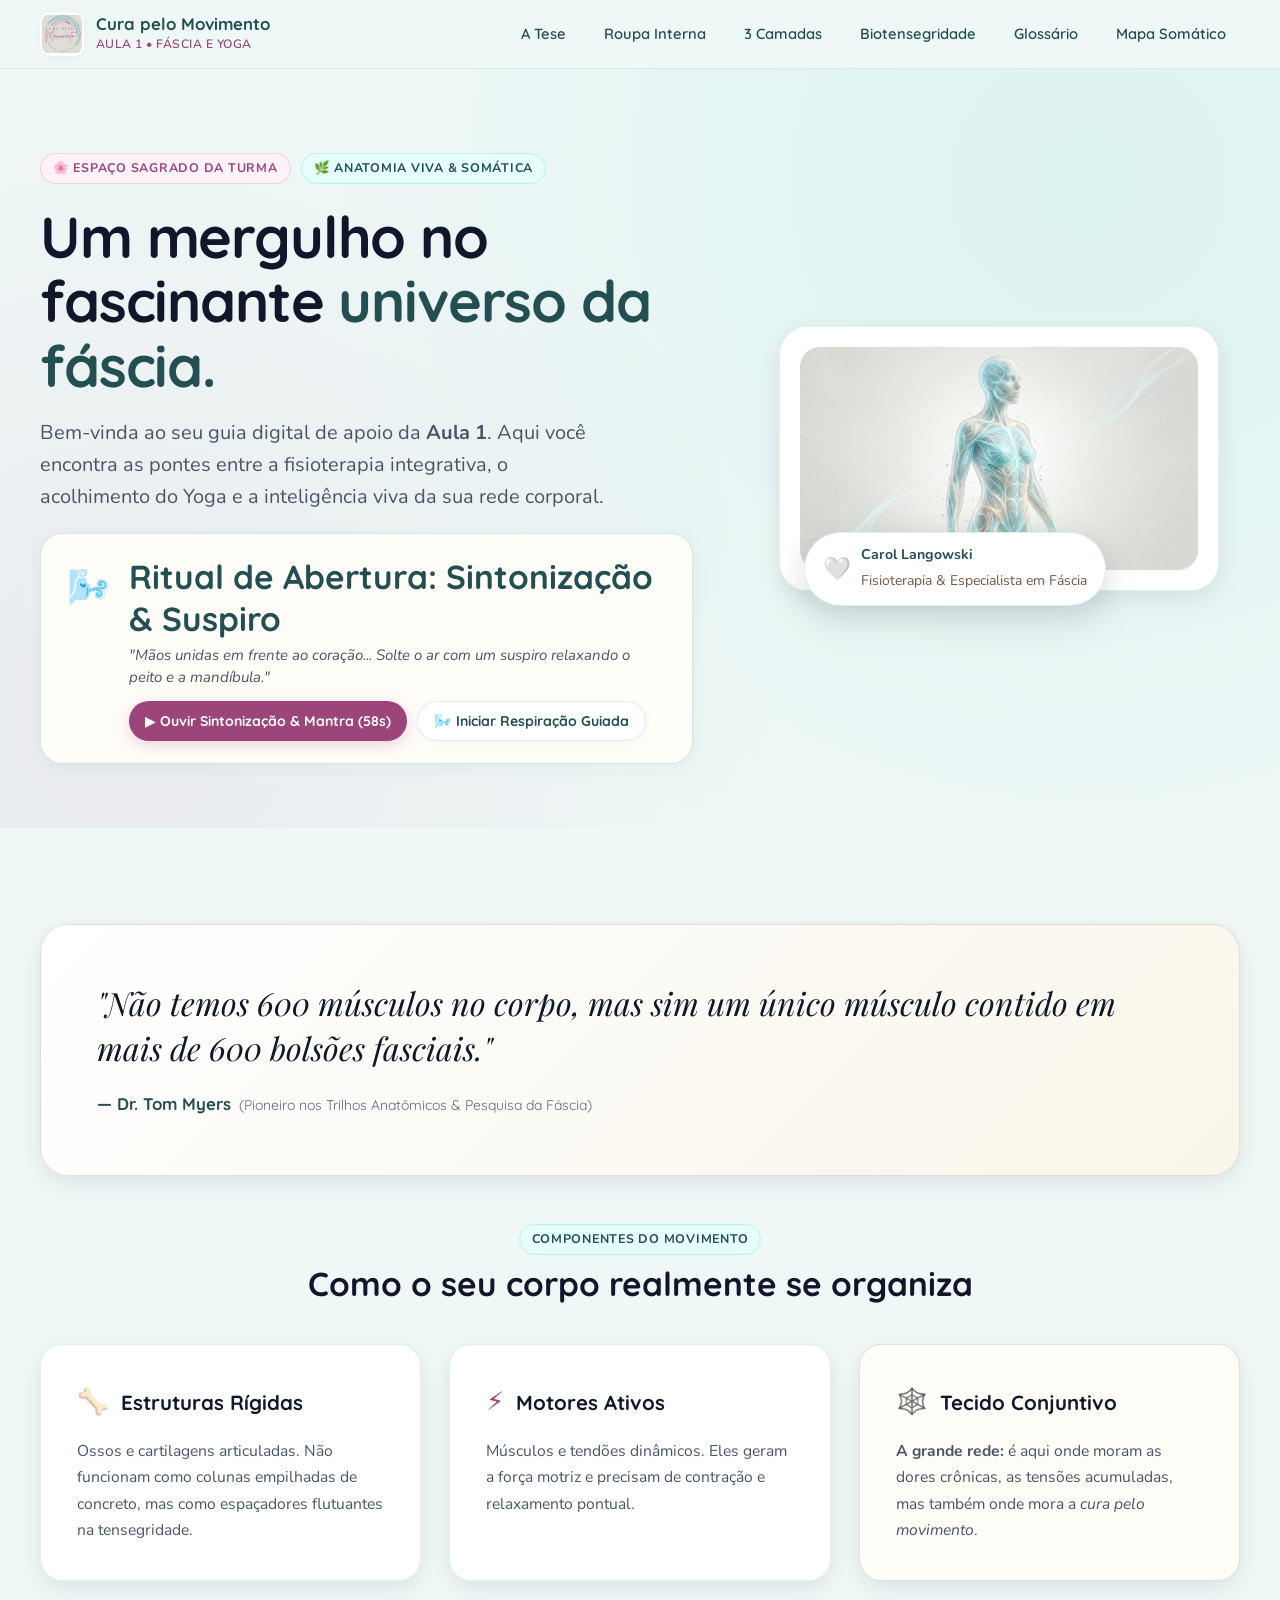
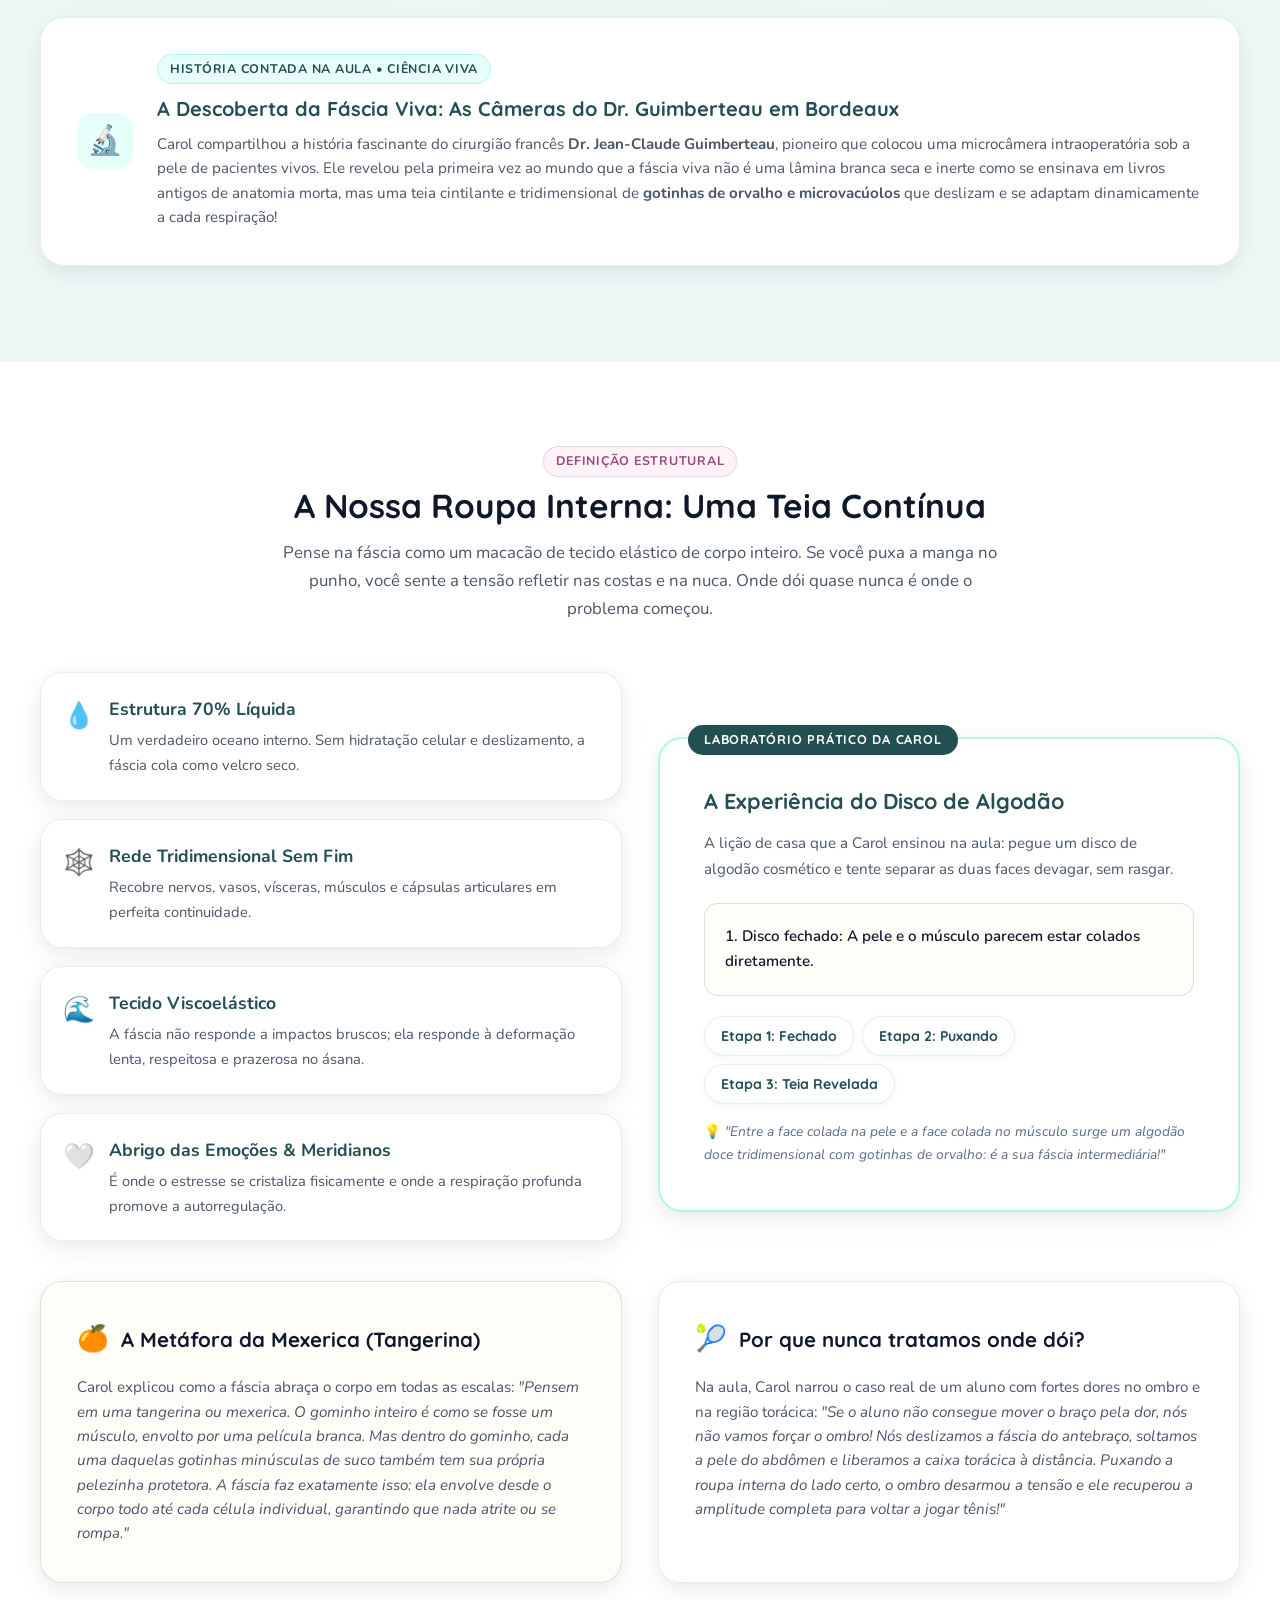
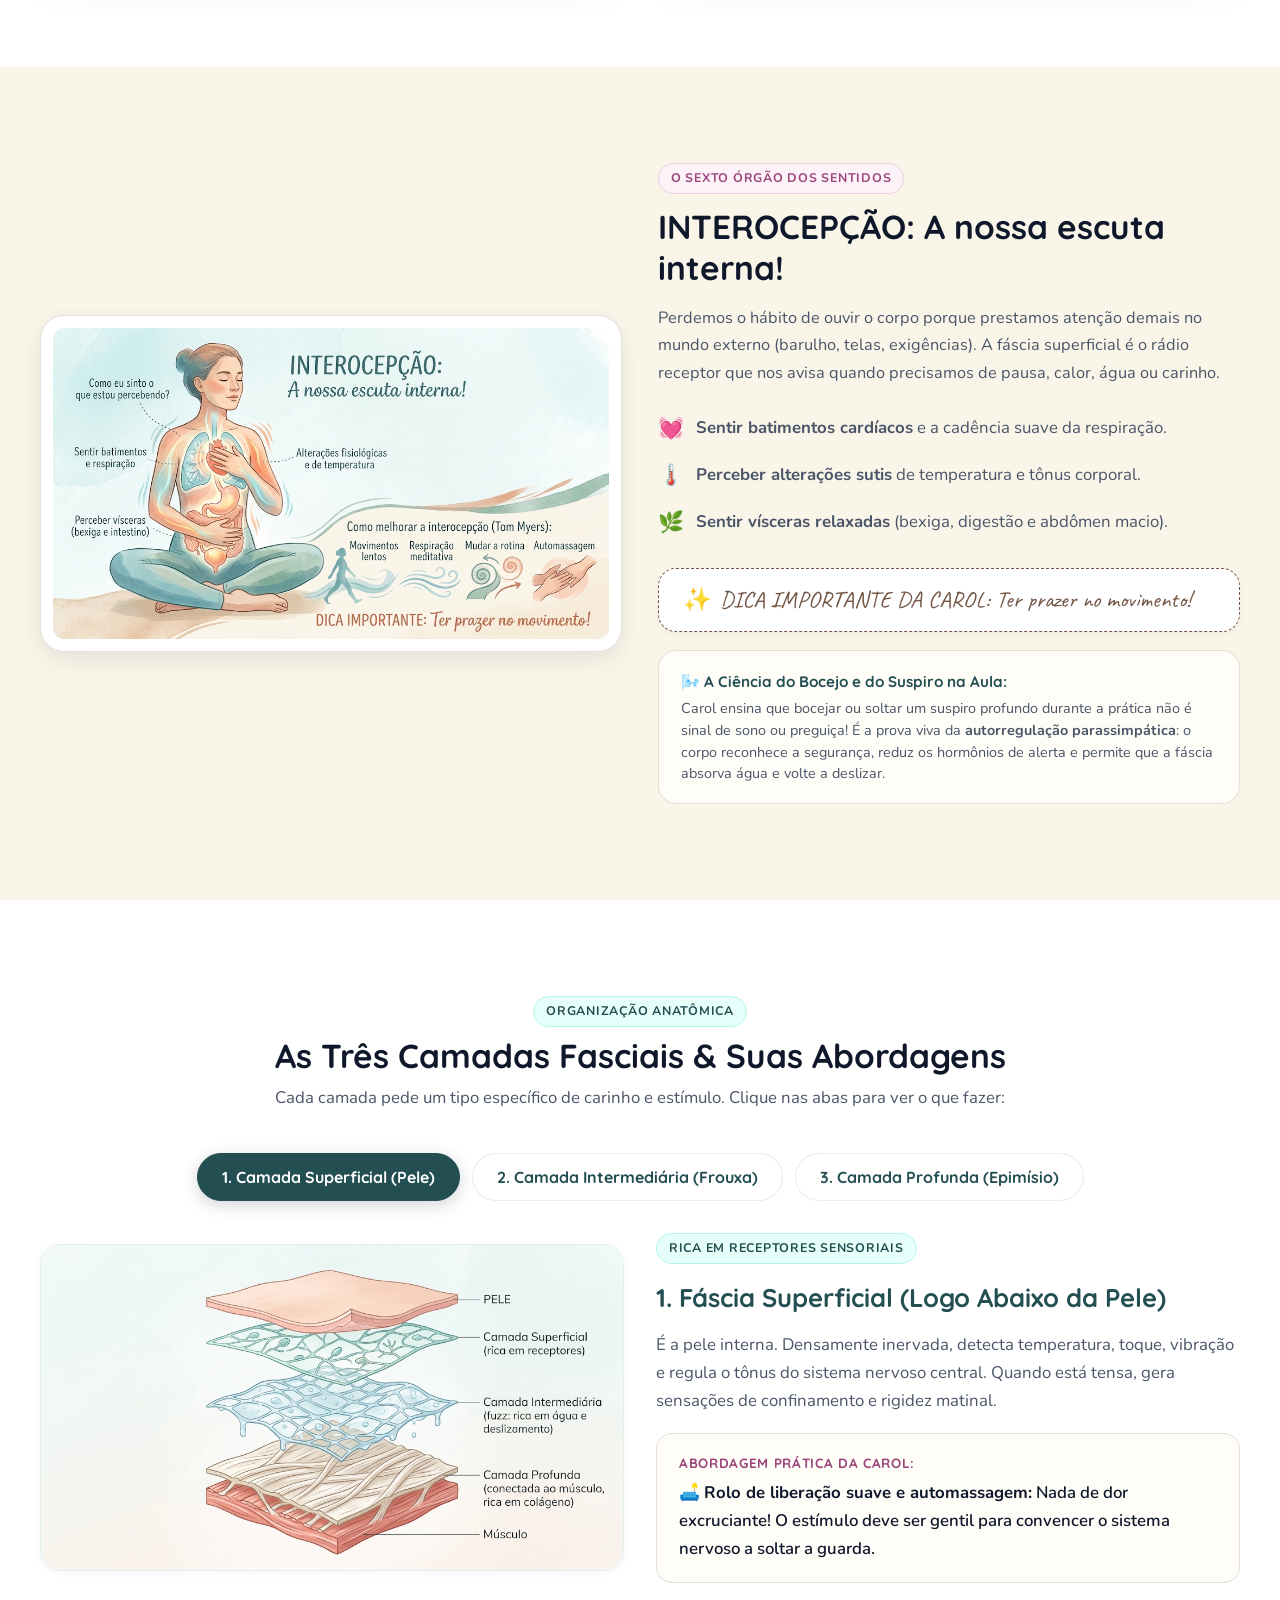
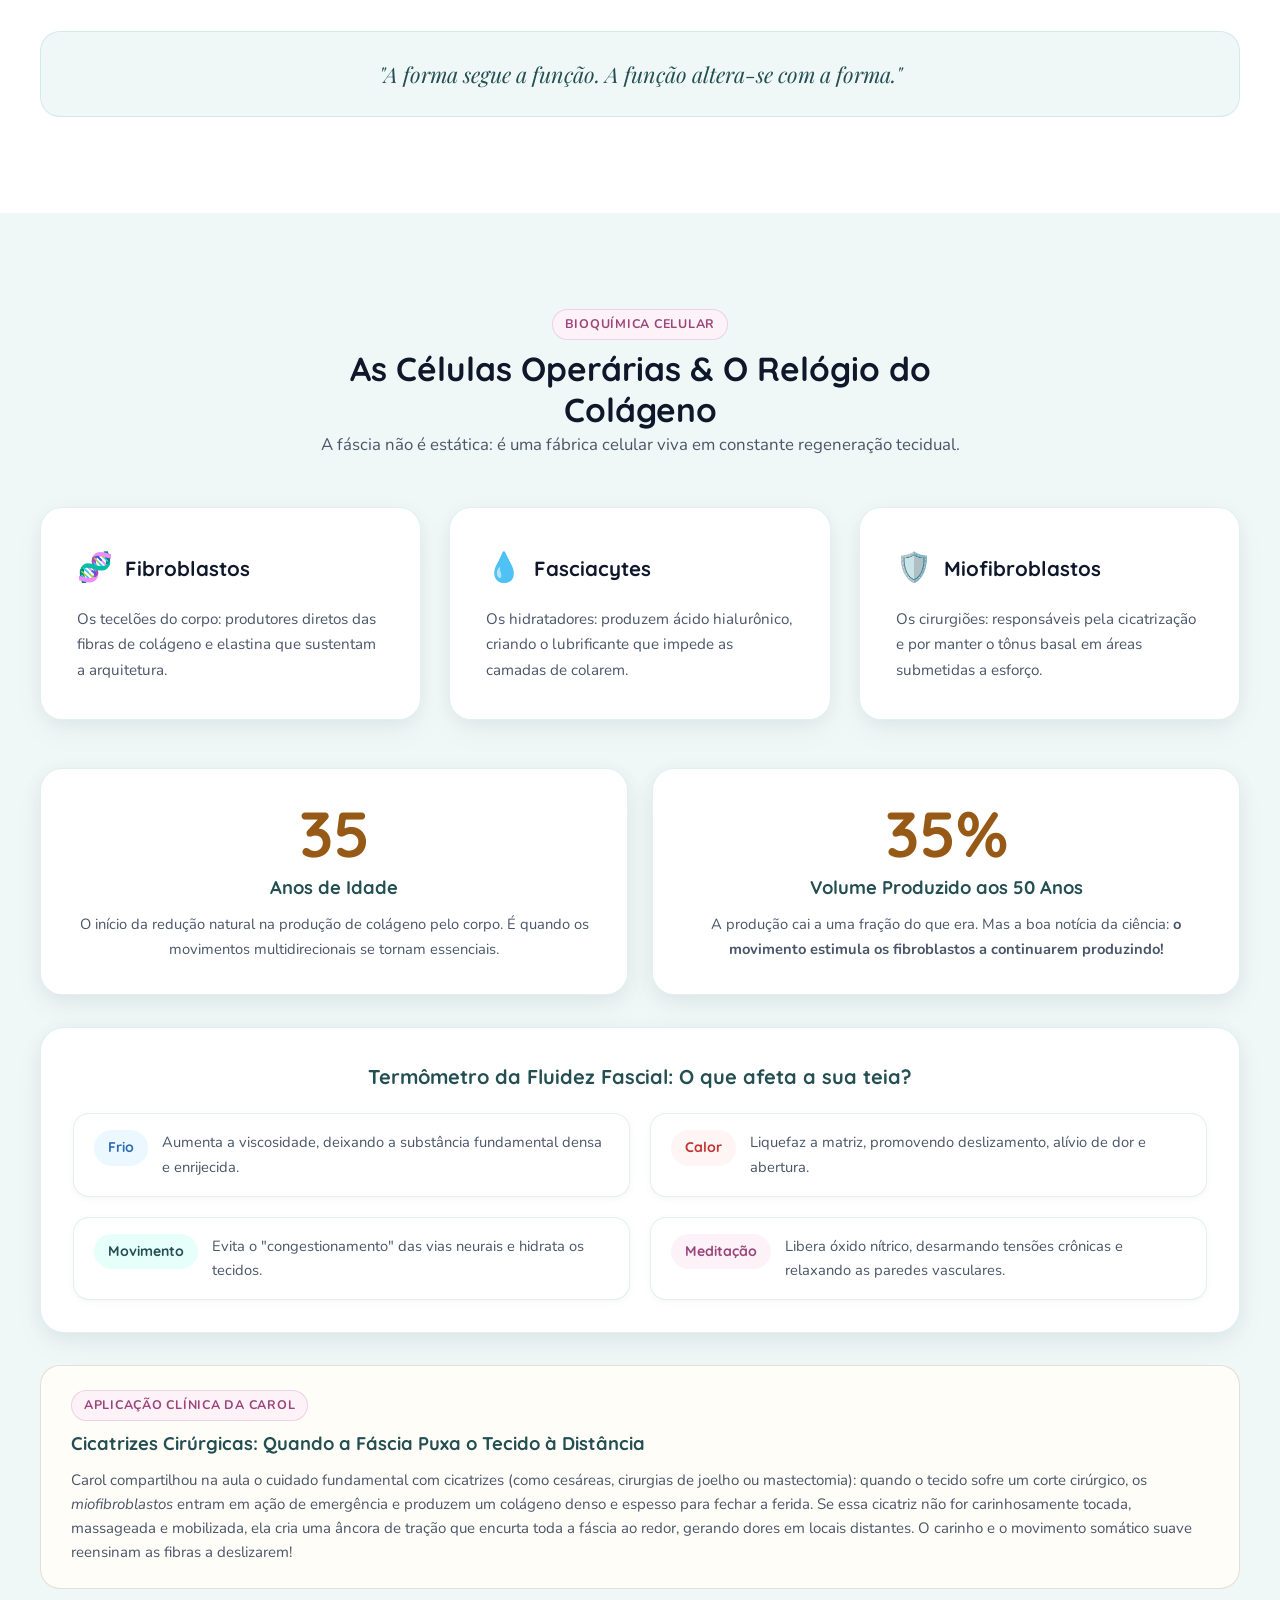
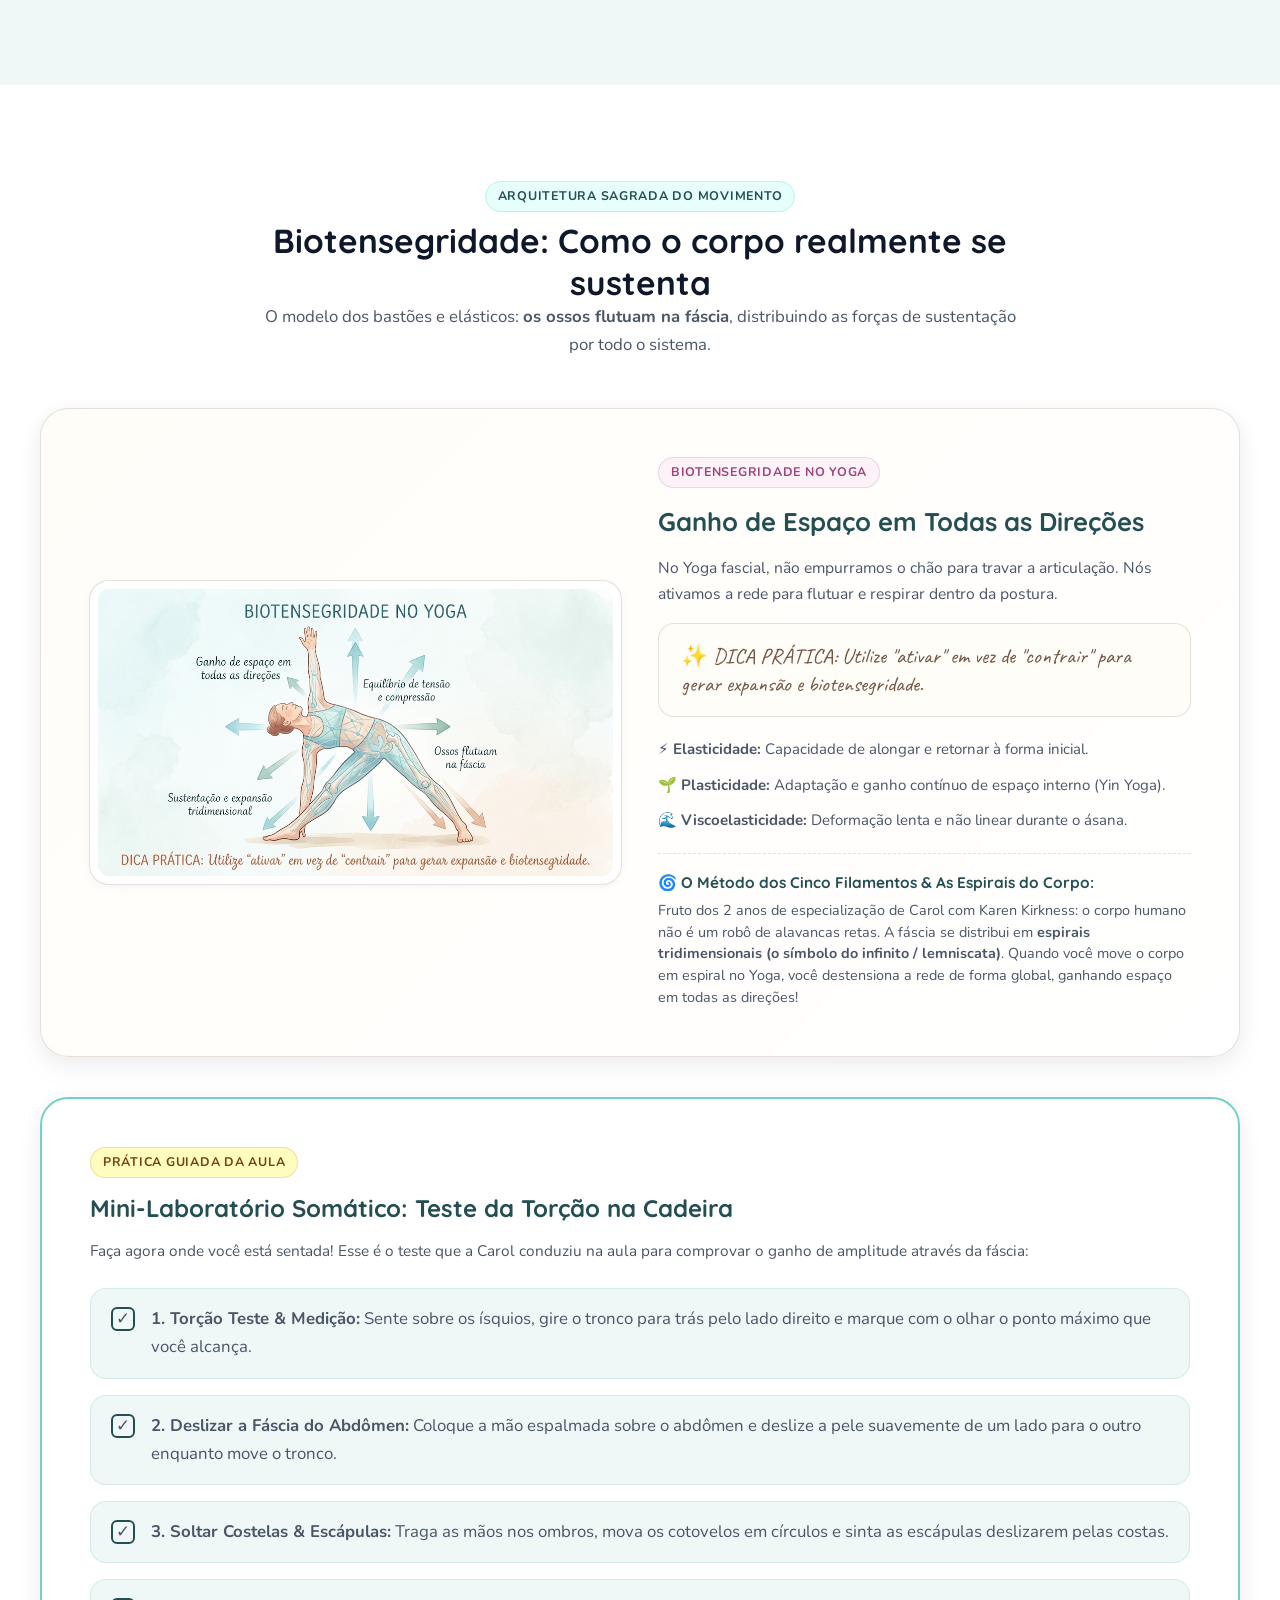
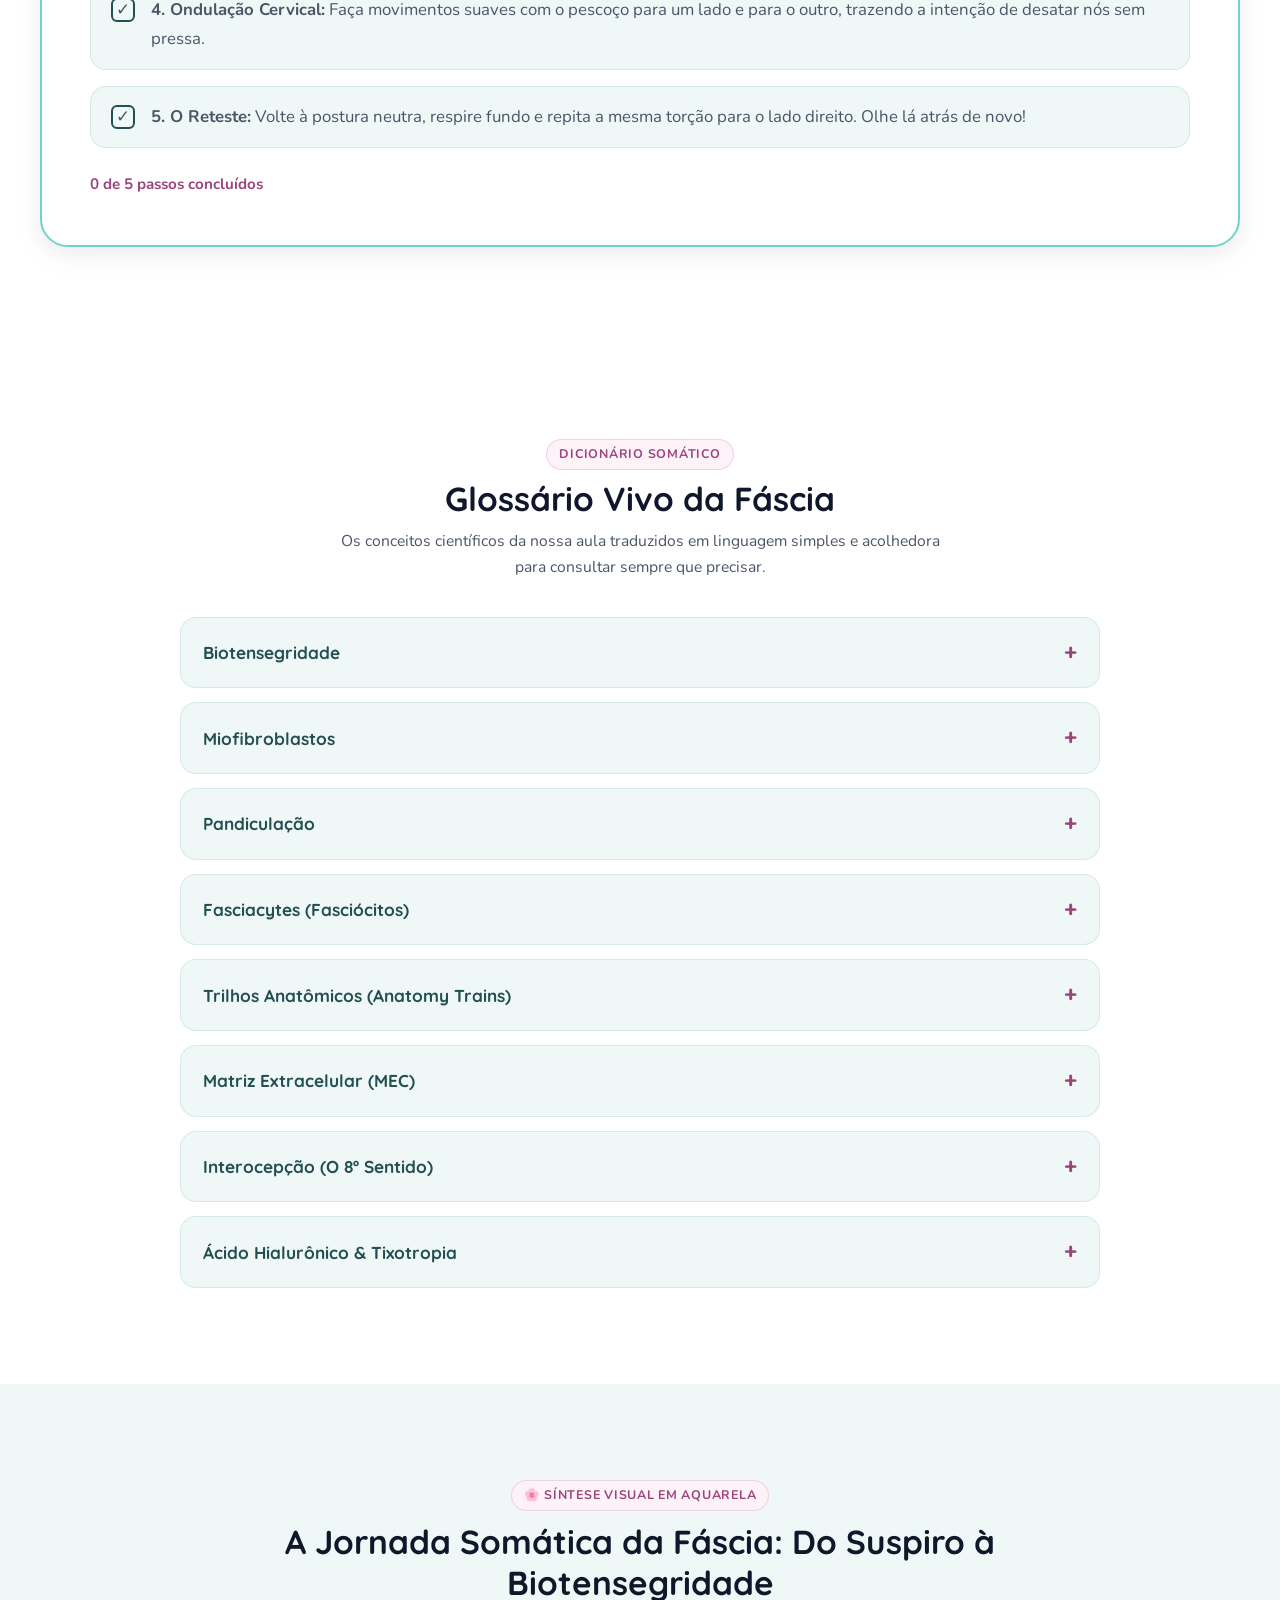
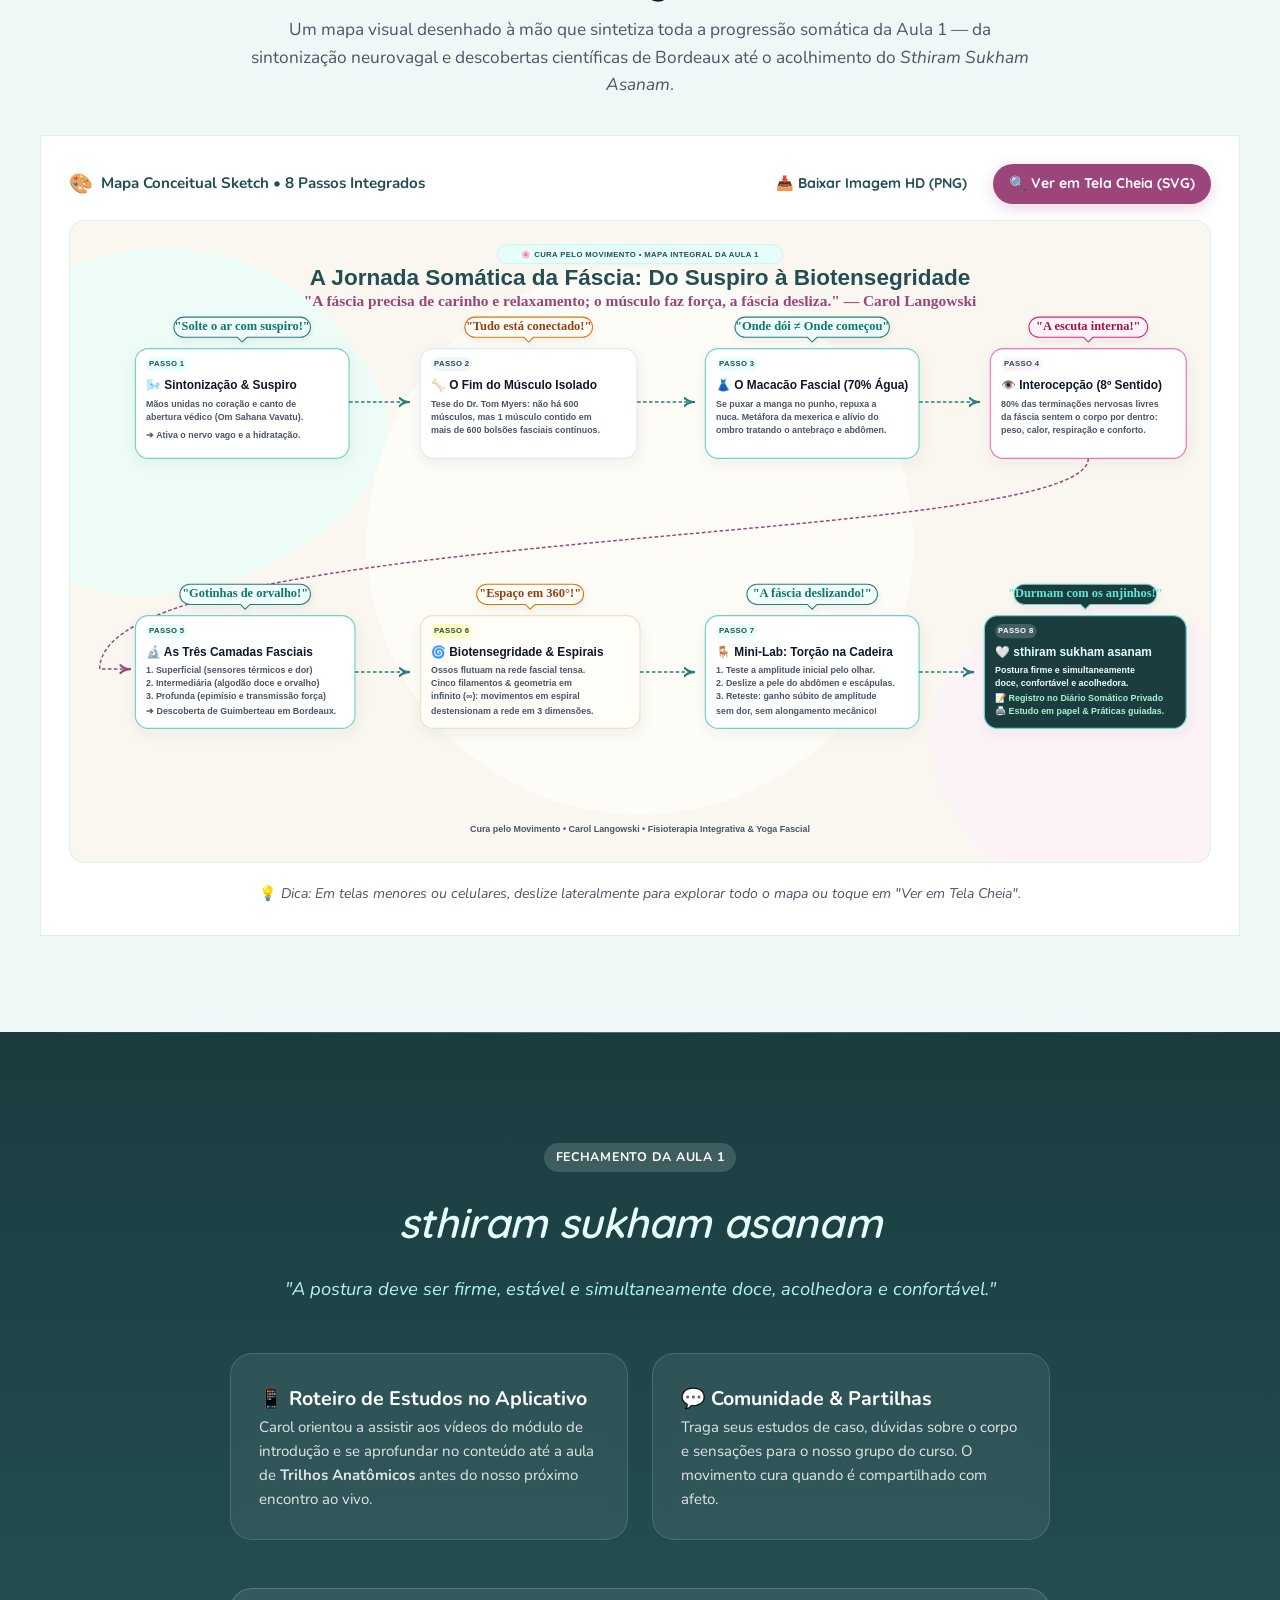
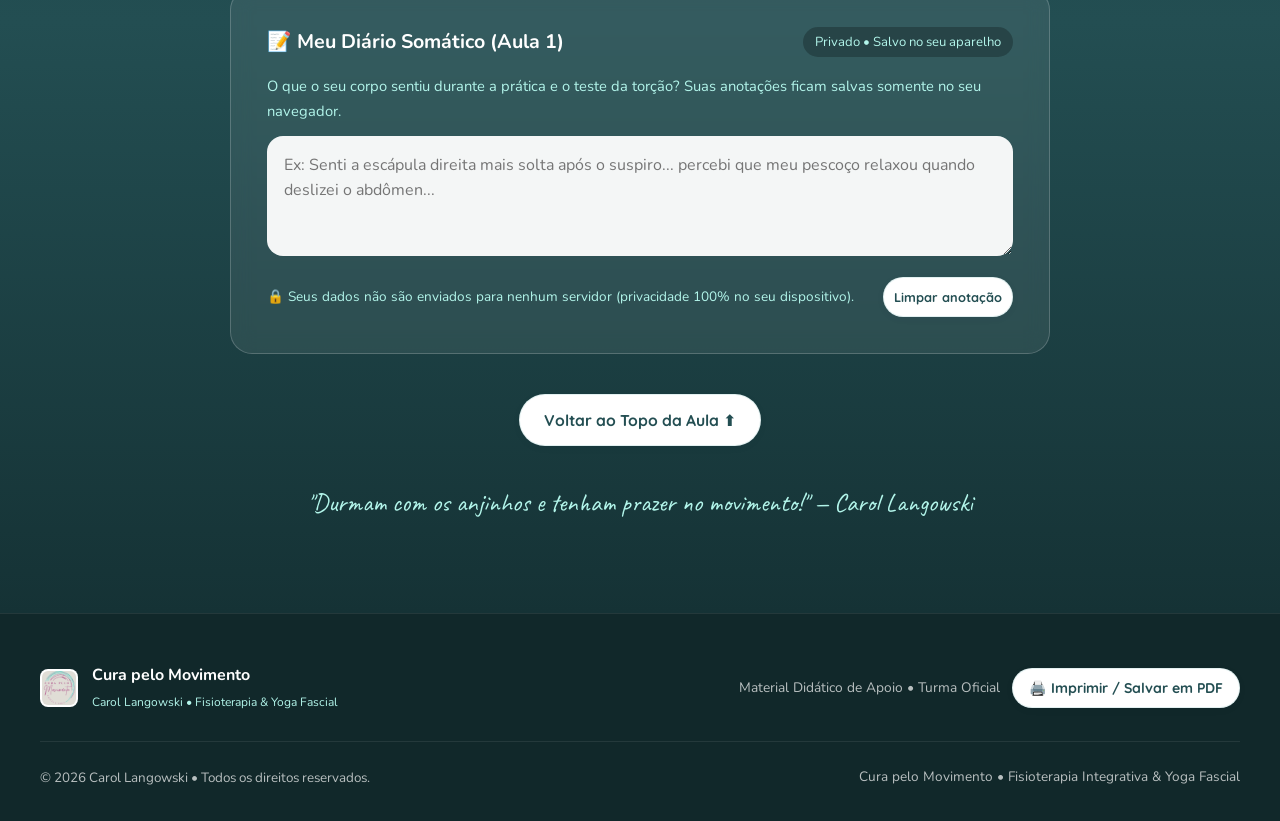
==== commit e118f46c: "refactor: sanitize footer credits removing technical design system terms (v1.2.6)" ====
--- a/src/index.html
+++ b/src/index.html
@@ -906,8 +906,8 @@
         <div>
           © 2026 Carol Langowski • Todos os direitos reservados.
         </div>
-        <div style="color:rgba(255,255,255,0.5);">
-          Design System v2.0 • Daylight Sanctuary &amp; Somatic Watercolor
+        <div style="color:rgba(255,255,255,0.7);font-size:0.85rem;">
+          Cura pelo Movimento • Fisioterapia Integrativa &amp; Yoga Fascial
         </div>
       </div>
     </div>
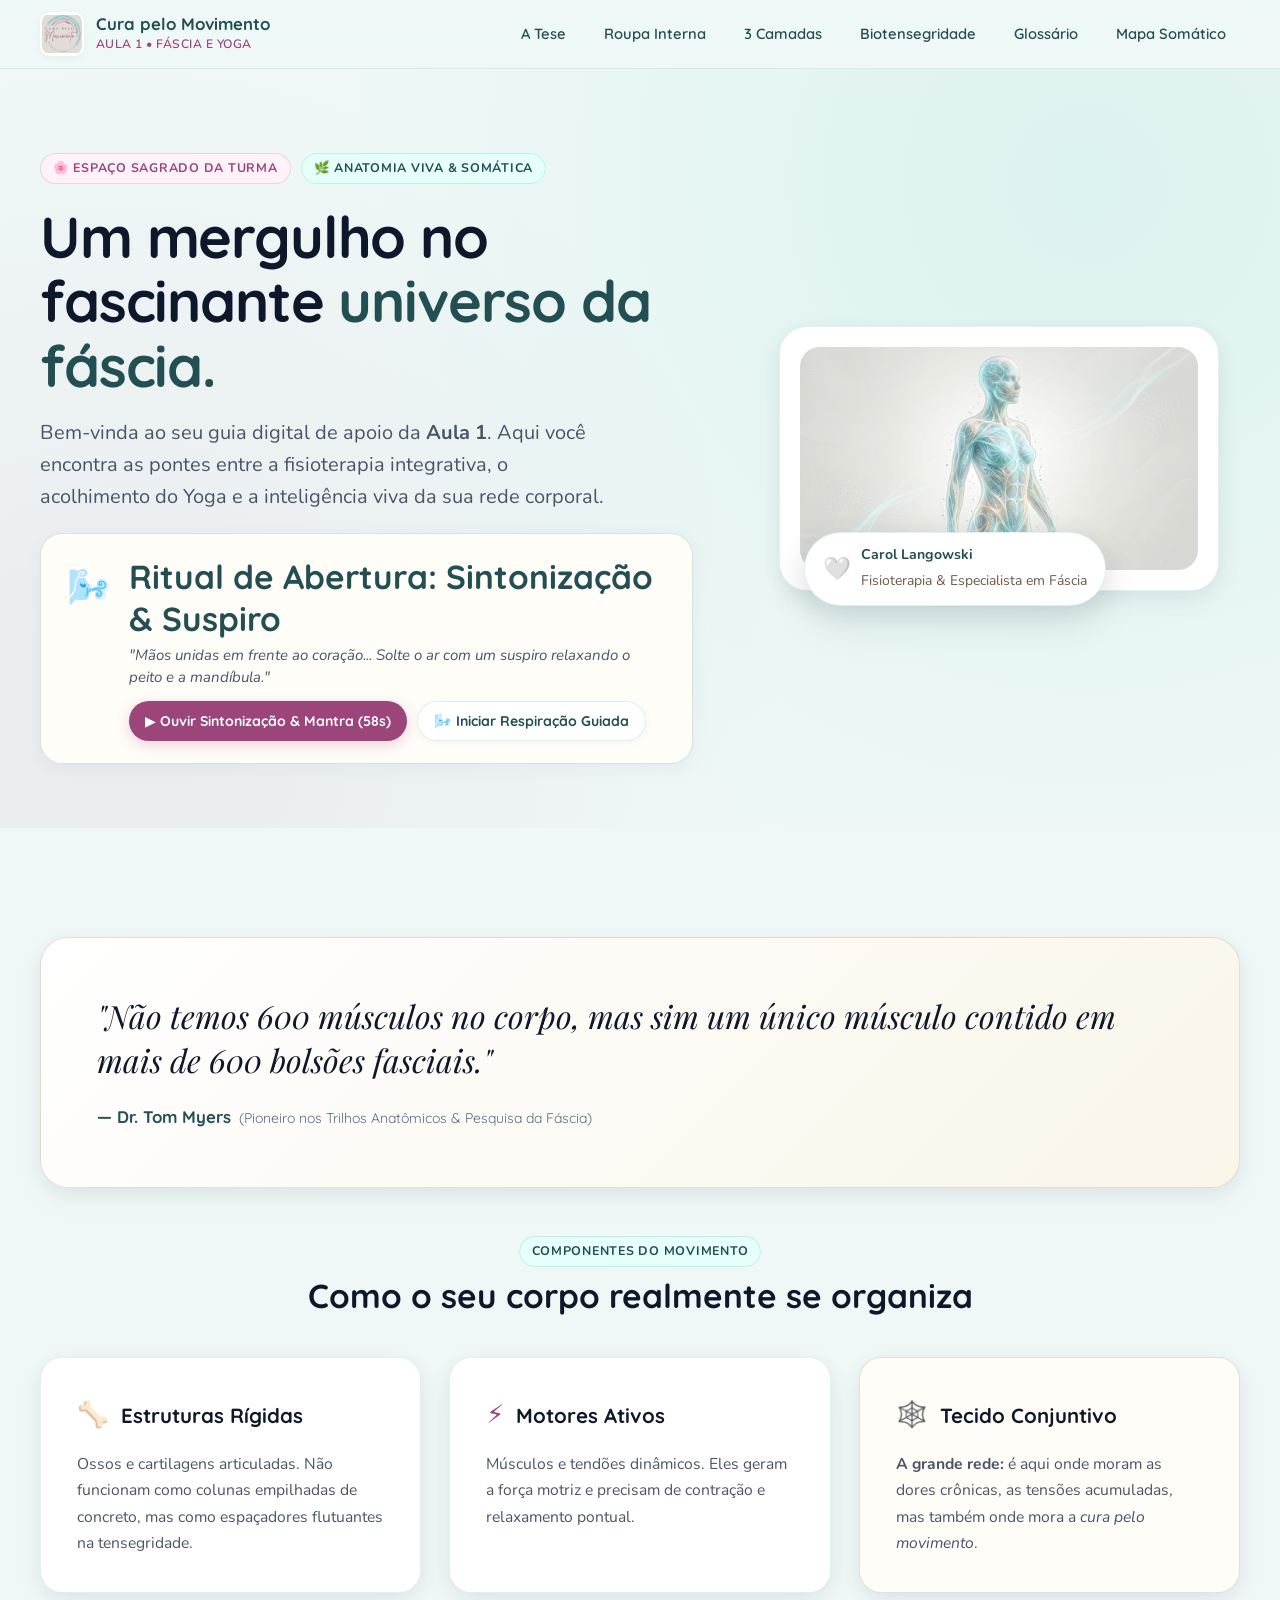
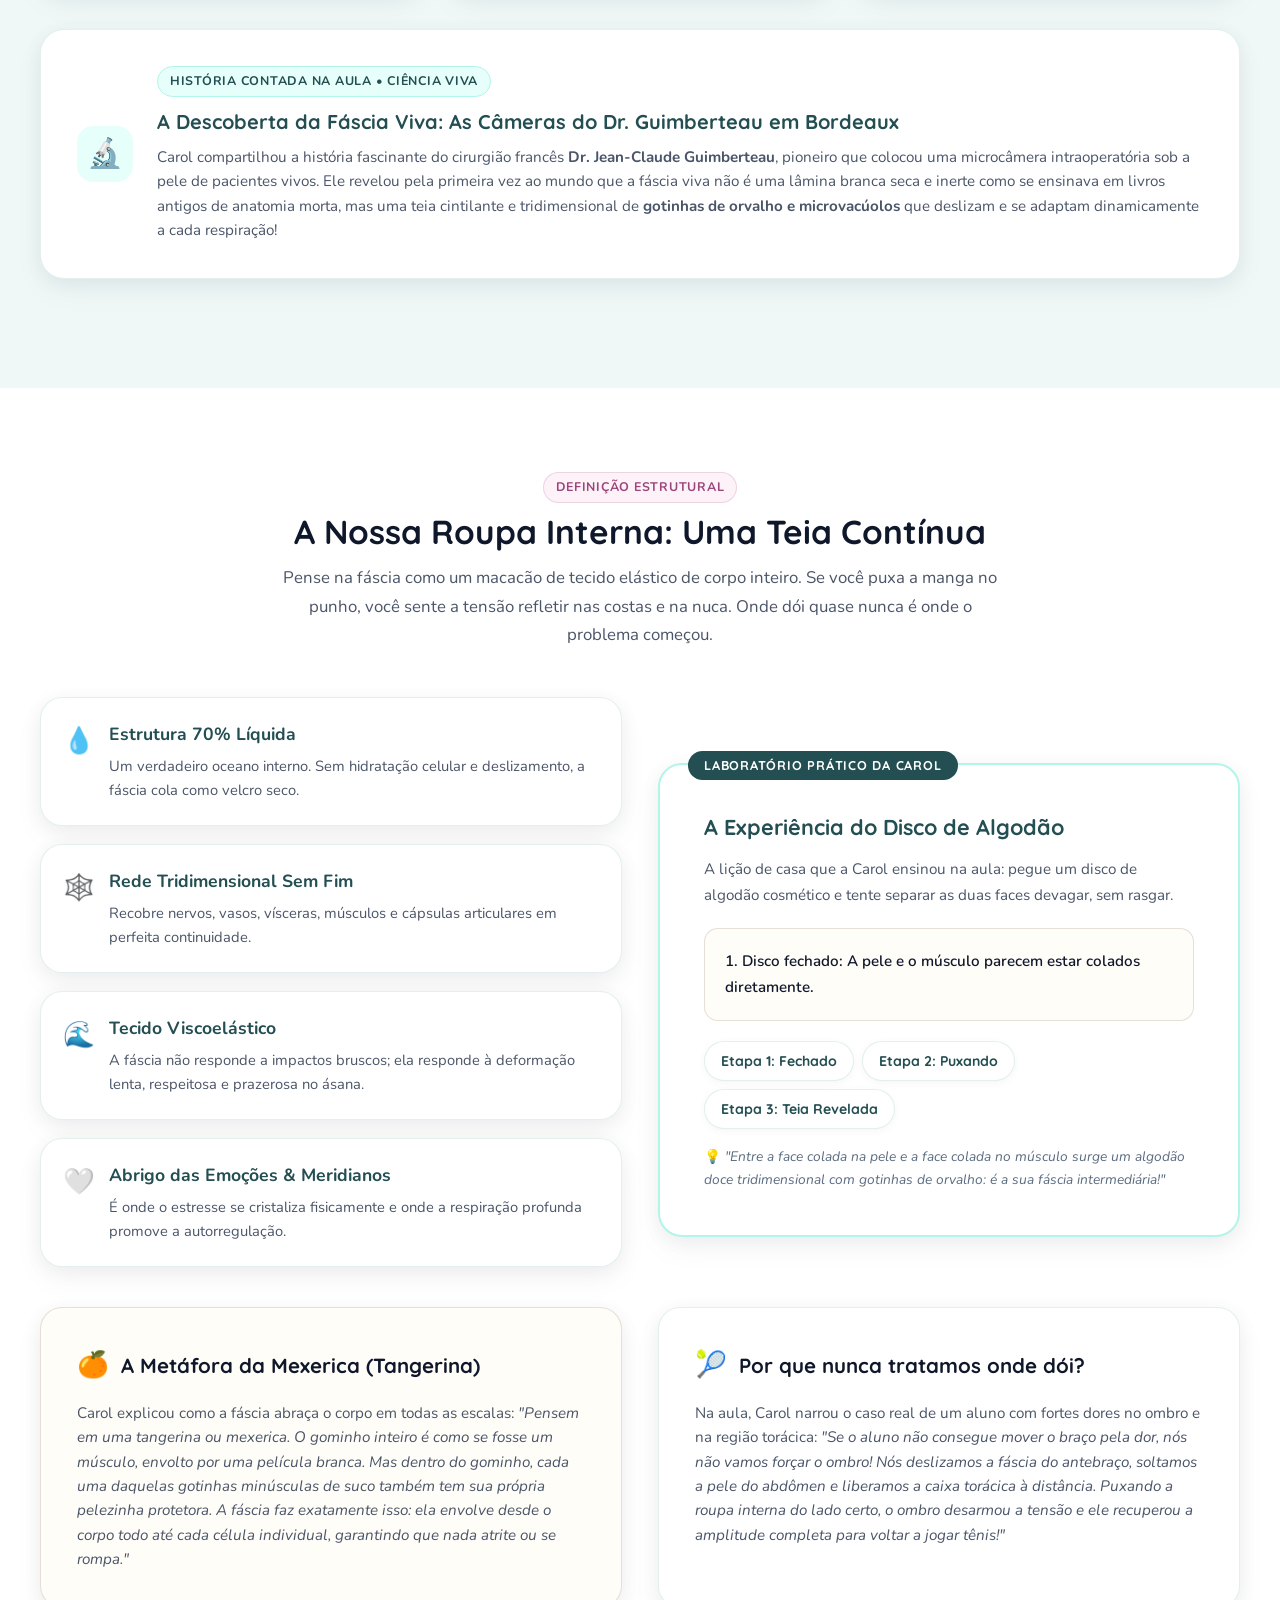
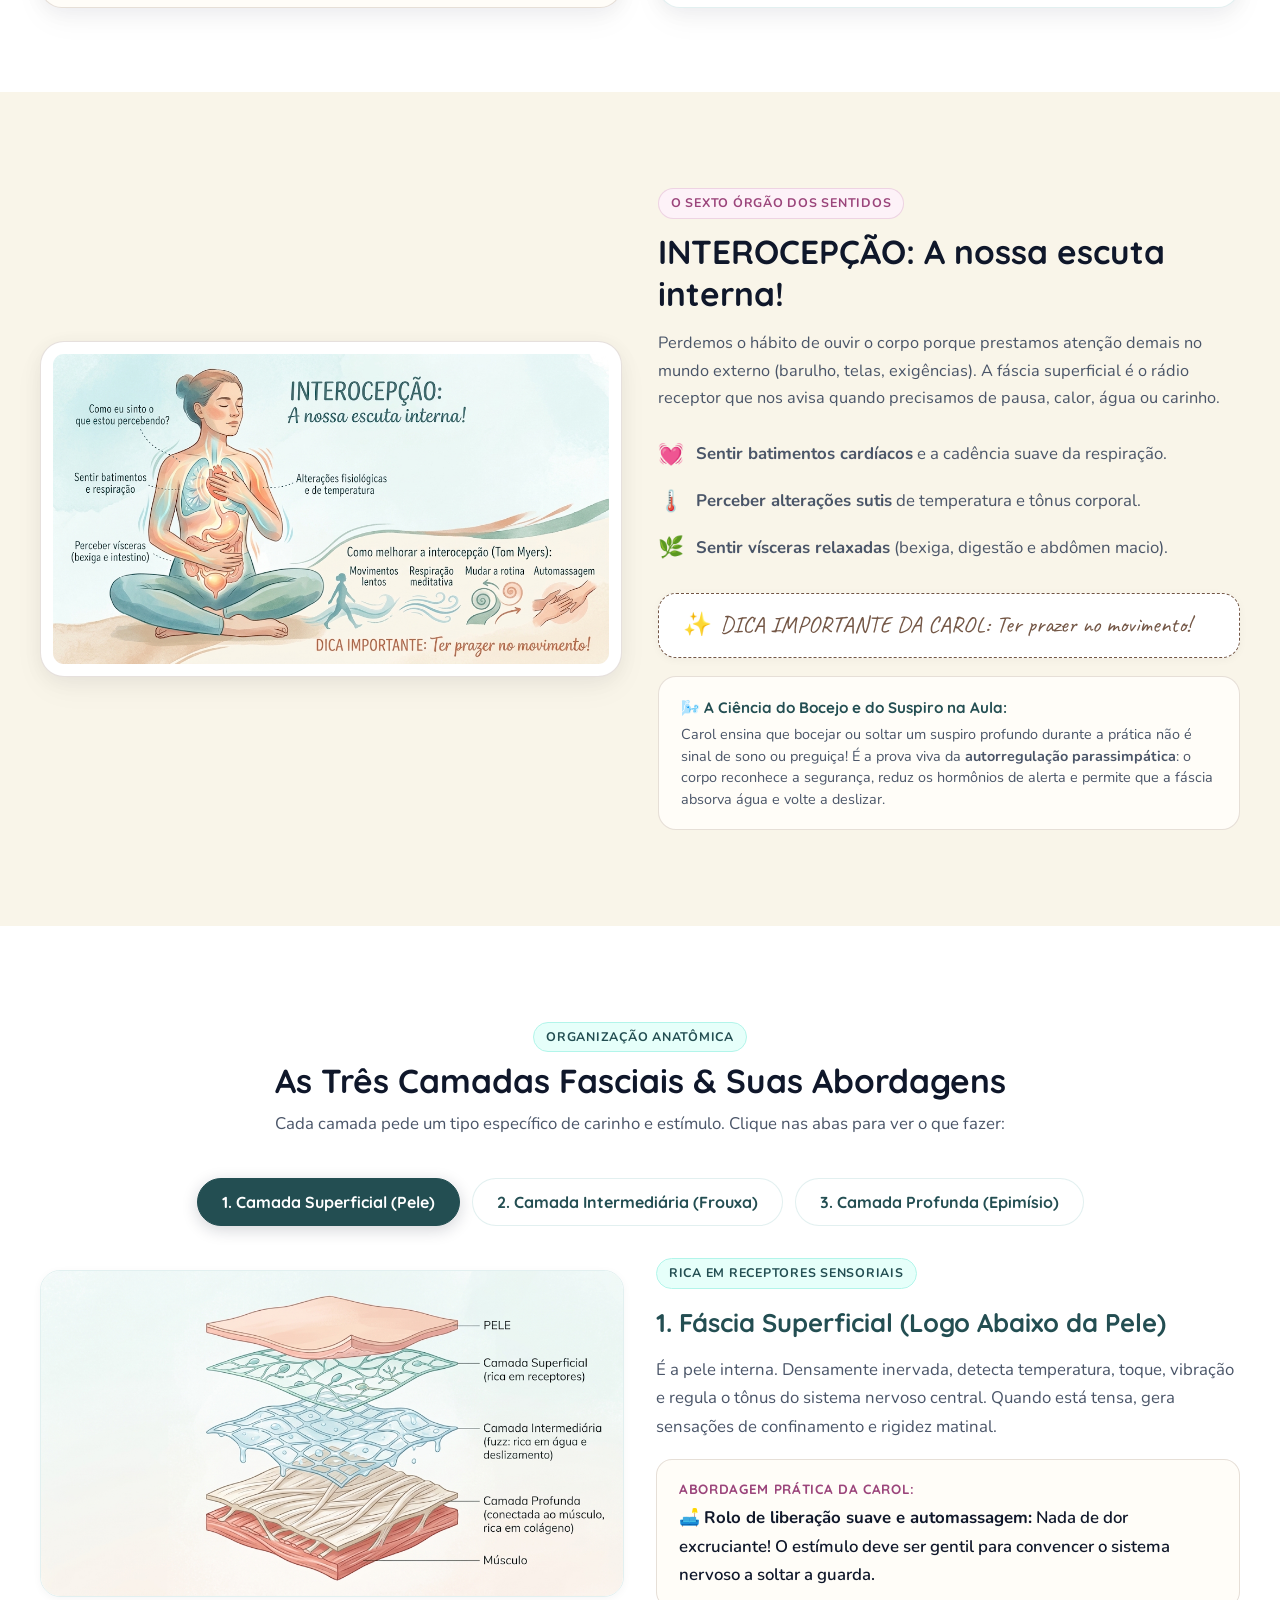
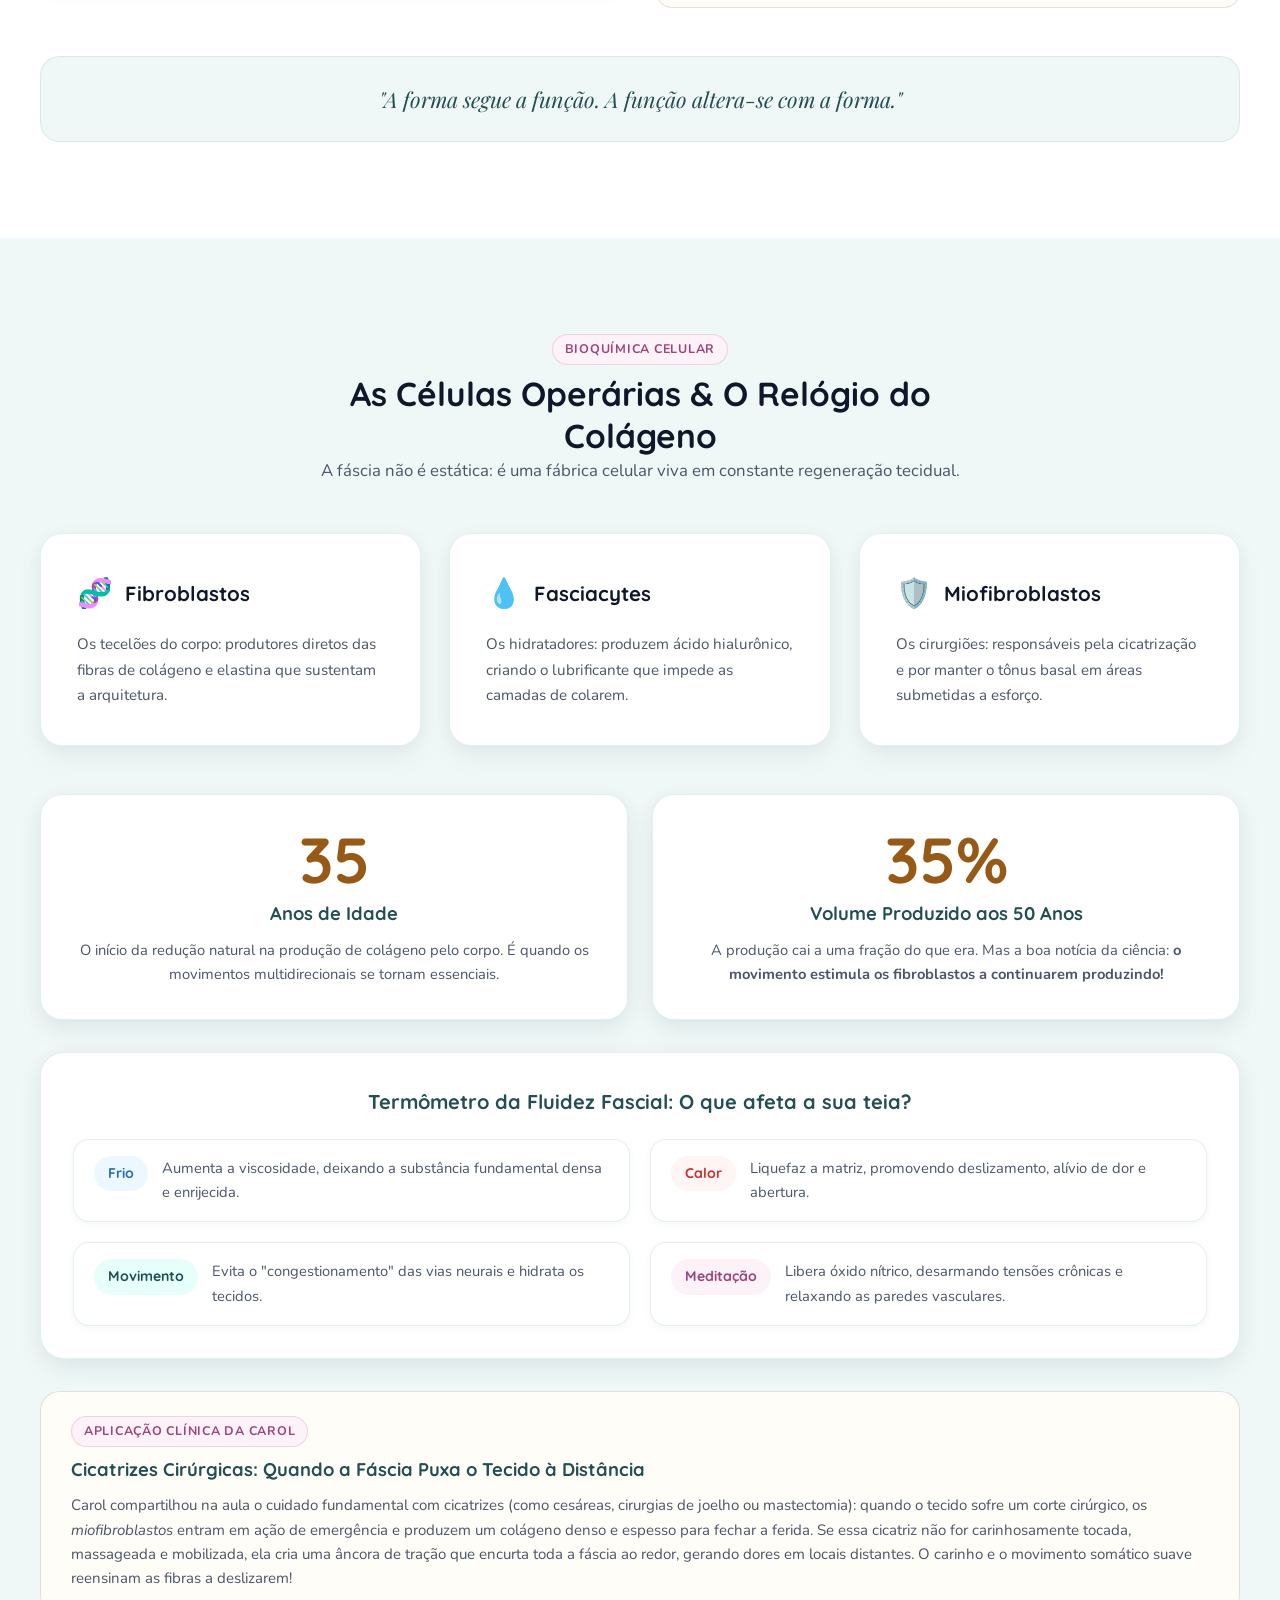
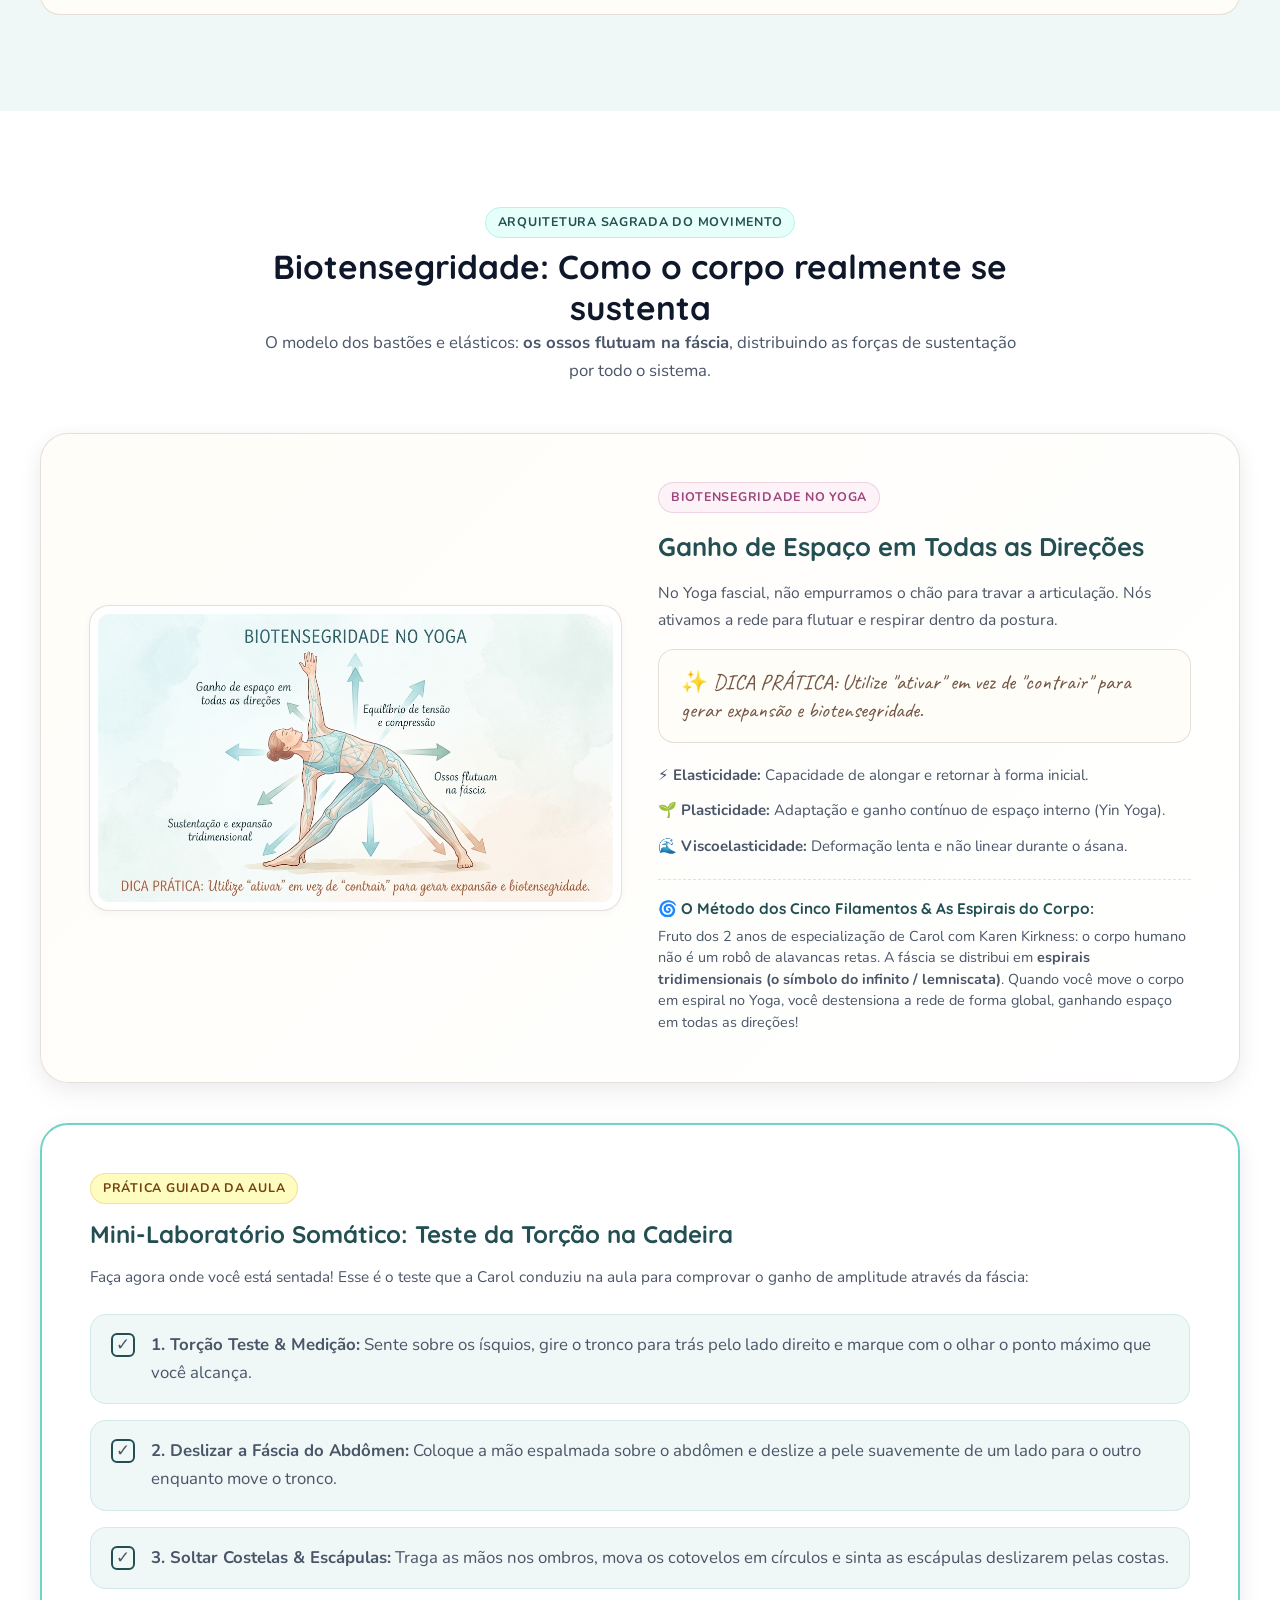
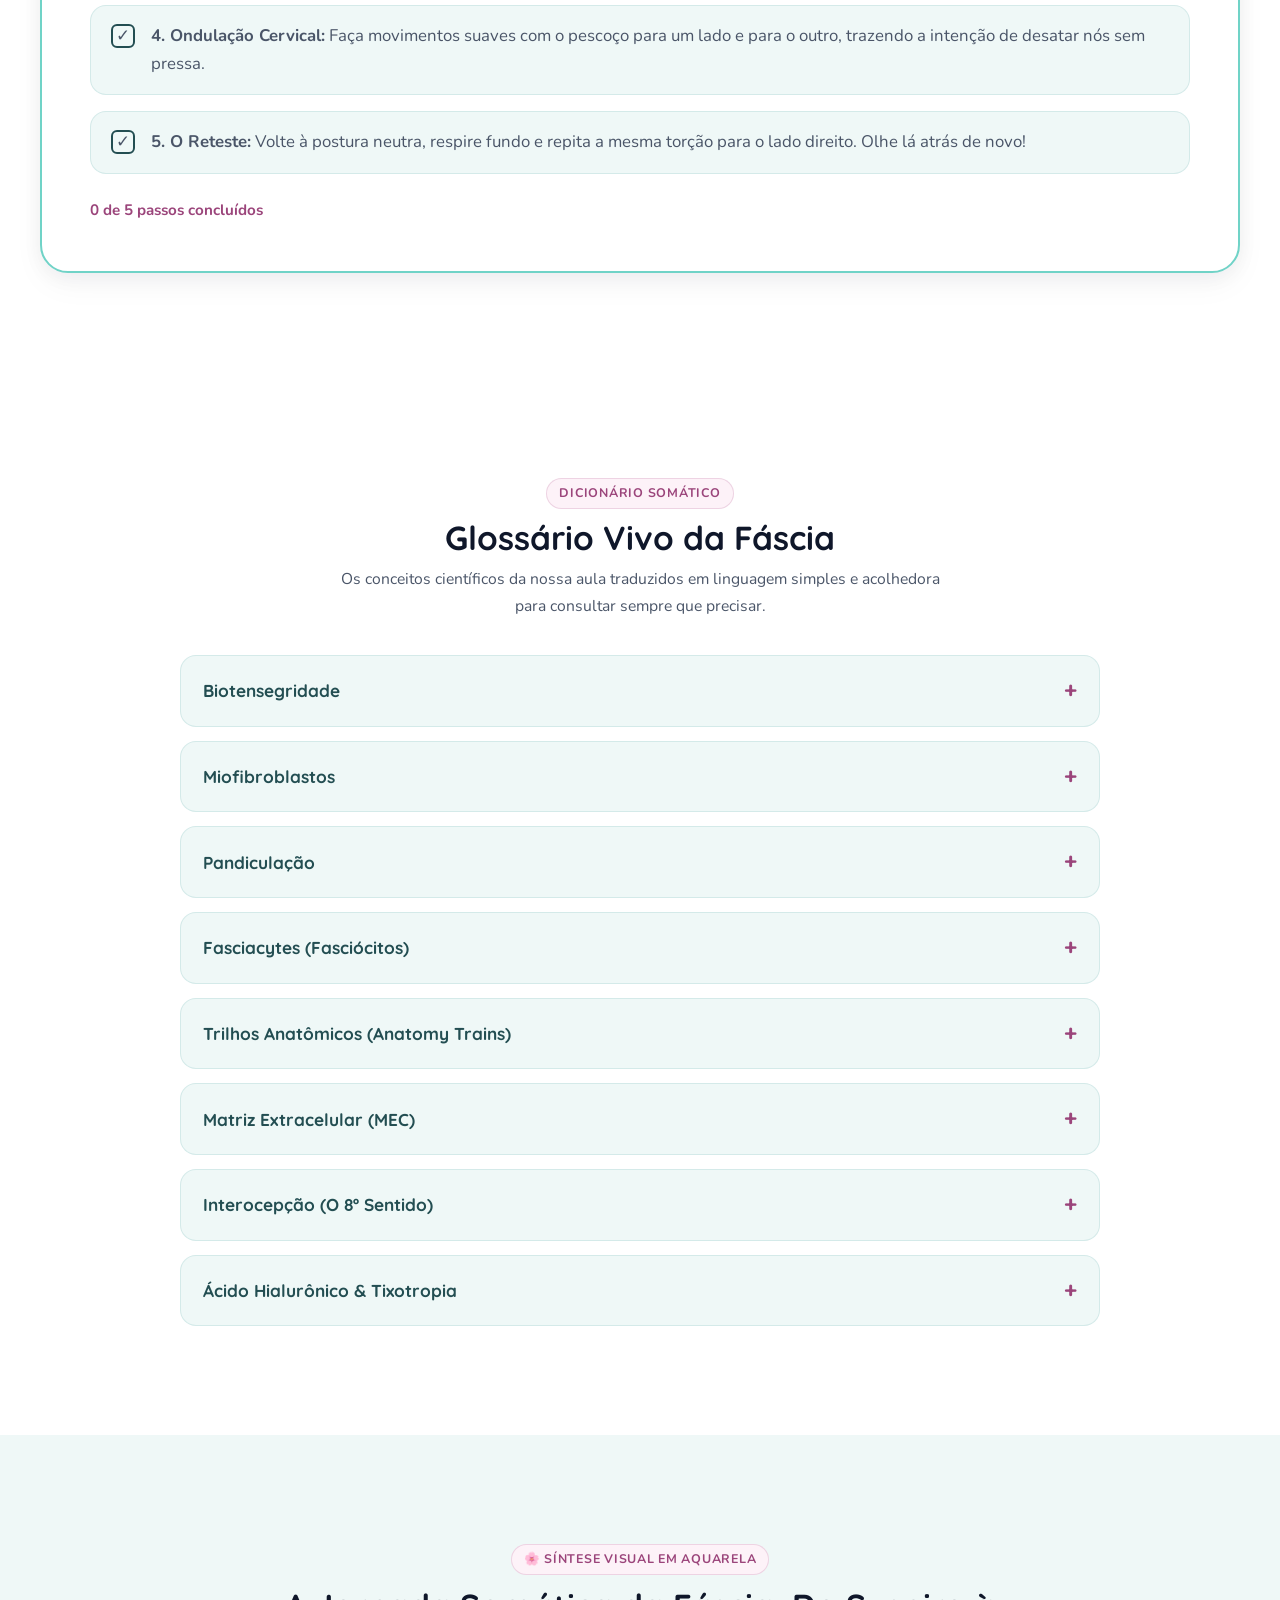
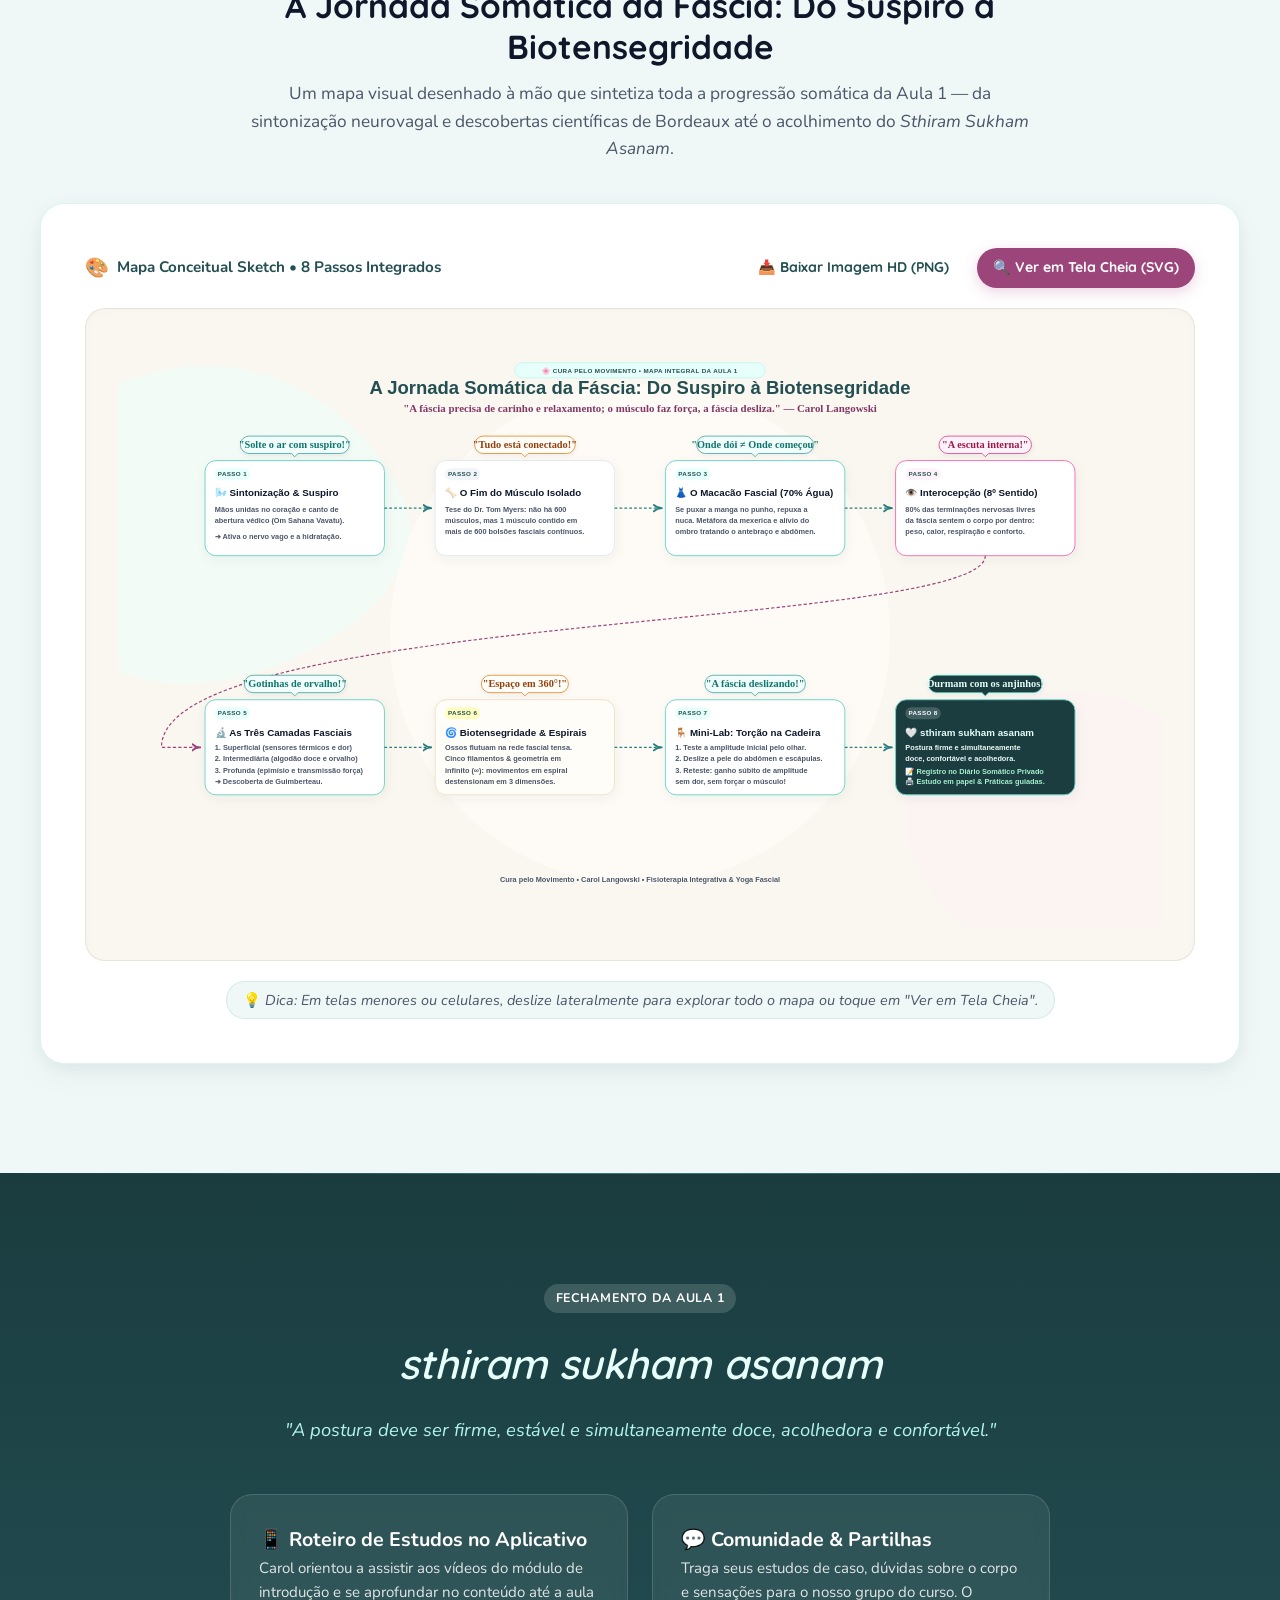
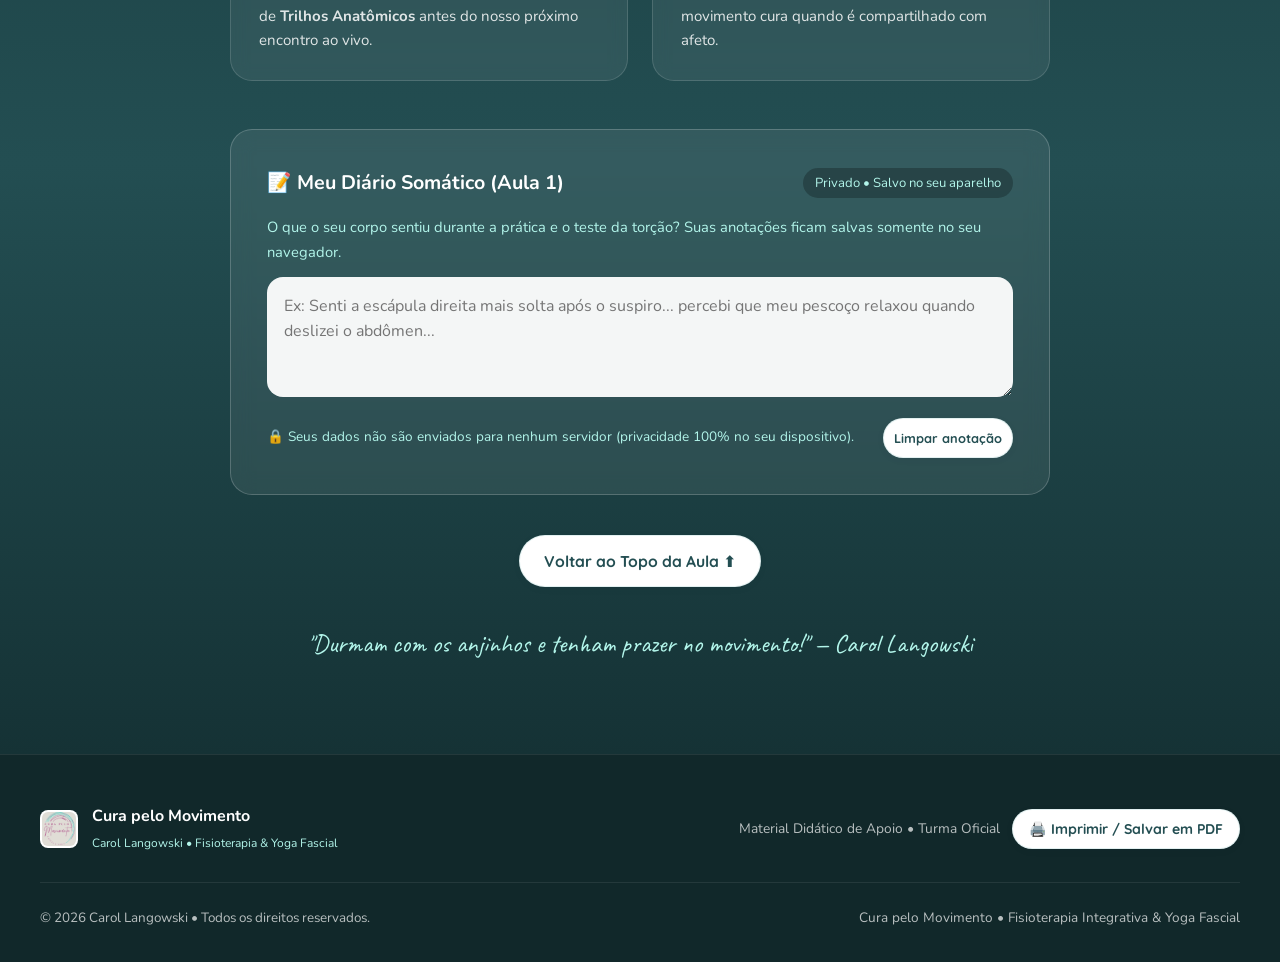
==== commit b37f1650: "style: enhance breathing room, passe-partout framing and 8-viewport clean layout (v1.2.7)" ====
--- a/src/index.html
+++ b/src/index.html
@@ -39,6 +39,17 @@
         </ul>
       </nav>
     </div>
+    <!-- Pílulas de Navegação Rápida para Mobile/Tablet (Scroll Horizontal Suave) -->
+    <nav class="navbar-mobile-nav" aria-label="Navegação Rápida por Seções">
+      <div class="navbar-mobile-track">
+        <a href="#tese" class="navbar-mobile-pill">A Tese</a>
+        <a href="#roupa-interna" class="navbar-mobile-pill">Roupa Interna</a>
+        <a href="#camadas" class="navbar-mobile-pill">3 Camadas</a>
+        <a href="#biotensegridade" class="navbar-mobile-pill">Biotensegridade</a>
+        <a href="#glossario" class="navbar-mobile-pill">Glossário</a>
+        <a href="#mapa-jornada" class="navbar-mobile-pill">Mapa Somático</a>
+      </div>
+    </nav>
     <div id="scroll-progress" class="scroll-progress-bar" role="progressbar" aria-label="Progresso da leitura da aula"></div>
   </header>
 
@@ -781,9 +792,9 @@
   <!-- ========================================================================
        9. MAPA SOMÁTICO & FLUXOGRAMA VISUAL DA JORNADA
        ======================================================================== -->
-  <section class="section-mapa-jornada" id="mapa-jornada" style="padding:clamp(60px,8vw,96px) 0;background:var(--carol-bg-mist);">
+  <section class="section-mapa-jornada" id="mapa-jornada" style="padding:clamp(72px,8.5vw,112px) 0;background:var(--carol-bg-mist);">
     <div class="container">
-      <div style="text-align:center;max-width:780px;margin:0 auto 36px;">
+      <div style="text-align:center;max-width:780px;margin:0 auto 40px;">
         <span class="tag-pill tag-orchid">🌸 Síntese Visual em Aquarela</span>
         <h2 style="font-family:var(--font-title);font-size:clamp(1.8rem,3vw,2.4rem);color:var(--carol-ink-title);margin-top:10px;margin-bottom:12px;">
           A Jornada Somática da Fáscia: Do Suspiro à Biotensegridade
@@ -793,14 +804,14 @@
         </p>
       </div>
 
-      <!-- Card do Fluxograma com Moldura Orgânica e Ações -->
-      <div class="mapa-jornada-card" style="background:#FFFFFF;border-radius:var(--radius-lg);padding:clamp(16px,3vw,28px);box-shadow:var(--carol-shadow-card);border:1px solid rgba(112,211,199,0.3);position:relative;">
-        <div style="display:flex;justify-content:space-between;align-items:center;margin-bottom:16px;flex-wrap:wrap;gap:12px;">
+      <!-- Card do Fluxograma com Moldura Orgânica, Passe-Partout e Ações -->
+      <div class="mapa-jornada-card" style="background:#FFFFFF;border-radius:24px;padding:clamp(24px,4vw,44px);box-shadow:var(--shadow-organic);border:1px solid rgba(112,211,199,0.25);position:relative;">
+        <div style="display:flex;justify-content:space-between;align-items:center;margin-bottom:20px;flex-wrap:wrap;gap:14px;">
           <div style="display:flex;align-items:center;gap:8px;">
             <span style="font-size:1.2rem;">🎨</span>
             <strong style="color:var(--carol-deep-teal);font-size:0.95rem;">Mapa Conceitual Sketch • 8 Passos Integrados</strong>
           </div>
-          <div style="display:flex;gap:10px;flex-wrap:wrap;">
+          <div style="display:flex;gap:12px;flex-wrap:wrap;">
             <a href="../assets/img/fluxograma-jornada-fascia.png" target="_blank" class="btn btn-outline btn-sm" download="jornada-somatica-carol-langowski.png" style="text-decoration:none;">
               📥 Baixar Imagem HD (PNG)
             </a>
@@ -810,12 +821,13 @@
           </div>
         </div>
 
-        <div class="mapa-jornada-wrapper" style="border-radius:var(--radius-md);background:#FAF7F0;border:1px solid rgba(112,211,199,0.2);box-shadow:inset 0 2px 8px rgba(0,0,0,0.02);">
-          <img src="../assets/img/fluxograma-jornada-fascia.svg" alt="Fluxograma Somático da Aula 1 — Da Sintonização e Suspiro à Biotensegridade e Santuário de Prática" style="width:100%;max-width:100%;height:auto;display:block;border-radius:var(--radius-md);" loading="lazy">
-        </div>
-
-        <div style="margin-top:16px;text-align:center;">
-          <small style="color:var(--carol-warm-taupe);font-size:0.88rem;">
+        <!-- Passe-Partout Cremoso com Respiro Amplo em Volta da Aquarela -->
+        <div class="mapa-jornada-wrapper" style="border-radius:20px;background:#FAF7F0;padding:clamp(16px,2.5vw,36px);border:1px solid rgba(115,86,69,0.12);box-shadow:inset 0 2px 10px rgba(0,0,0,0.02);">
+          <img src="../assets/img/fluxograma-jornada-fascia.svg" alt="Fluxograma Somático da Aula 1 — Da Sintonização e Suspiro à Biotensegridade e Santuário de Prática" style="width:100%;max-width:100%;height:auto;display:block;border-radius:14px;" loading="lazy">
+        </div>
+
+        <div style="margin-top:20px;text-align:center;">
+          <small style="color:var(--carol-warm-taupe);font-size:0.9rem;display:inline-block;padding:6px 16px;background:var(--carol-bg-mist);border-radius:var(--radius-pill);border:1px solid rgba(49,151,149,0.15);">
             💡 <em>Dica: Em telas menores ou celulares, deslize lateralmente para explorar todo o mapa ou toque em "Ver em Tela Cheia".</em>
           </small>
         </div>
--- a/assets/css/styles.css
+++ b/assets/css/styles.css
@@ -131,18 +131,18 @@
 
 /* 3. LAYOUT CONTAINER */
 .container {
-  width: min(100% - 32px, 1200px);
+  width: min(100% - 48px, 1200px);
   margin-inline: auto;
 }
 
 @media (max-width: 480px) {
   .container {
-    width: min(100% - 20px, 1200px);
+    width: min(100% - 24px, 1200px);
   }
 }
 
 .container-narrow {
-  width: min(100% - 24px, 920px);
+  width: min(100% - 32px, 920px);
   margin-inline: auto;
 }
 
@@ -241,6 +241,55 @@
   align-items: center;
   gap: 12px;
   flex-shrink: 0;
+}
+
+/* Navegação Secundária Mobile com Rolagem Horizontal Suave */
+.navbar-mobile-nav {
+  display: none;
+}
+
+@media (max-width: 768px) {
+  .navbar-mobile-nav {
+    display: block;
+    border-top: 1px solid rgba(49, 151, 149, 0.12);
+    padding: 6px 12px 8px;
+    background: rgba(239, 248, 247, 0.98);
+  }
+
+  .navbar-mobile-track {
+    display: flex;
+    gap: 8px;
+    overflow-x: auto;
+    scrollbar-width: none;
+    -webkit-overflow-scrolling: touch;
+    padding-bottom: 2px;
+  }
+
+  .navbar-mobile-track::-webkit-scrollbar {
+    display: none;
+  }
+
+  .navbar-mobile-pill {
+    font-family: var(--font-title);
+    font-weight: 600;
+    font-size: 0.82rem;
+    color: var(--carol-deep-teal);
+    background: #FFFFFF;
+    border: 1px solid rgba(49, 151, 149, 0.22);
+    border-radius: var(--radius-pill);
+    padding: 5px 12px;
+    white-space: nowrap;
+    text-decoration: none;
+    transition: all 0.2s ease;
+    box-shadow: 0 1px 4px rgba(15, 23, 42, 0.03);
+  }
+
+  .navbar-mobile-pill:hover,
+  .navbar-mobile-pill:active {
+    background: var(--carol-ice-mint);
+    border-color: var(--carol-vibrant-teal);
+    color: var(--carol-deep-teal);
+  }
 }
 
 /* Indicador de Leitura no Topo */
@@ -788,7 +837,7 @@
 
 /* 8. SEÇÃO 2: A GRANDE TESE (TOM MYERS & O MÚSCULO ÚNICO) */
 .section-tese {
-  padding: clamp(60px, 8vw, 96px) 0;
+  padding: clamp(72px, 8.5vw, 112px) 0;
 }
 
 .quote-myers-box {
@@ -1331,7 +1380,7 @@
 
 /* 17. GLOSSÁRIO VIVO DO CORPO (ACORDEÃO <details>) */
 .section-glossario {
-  padding: clamp(60px, 8vw, 96px) 0;
+  padding: clamp(72px, 8.5vw, 112px) 0;
   background: #FFFFFF;
 }
 
